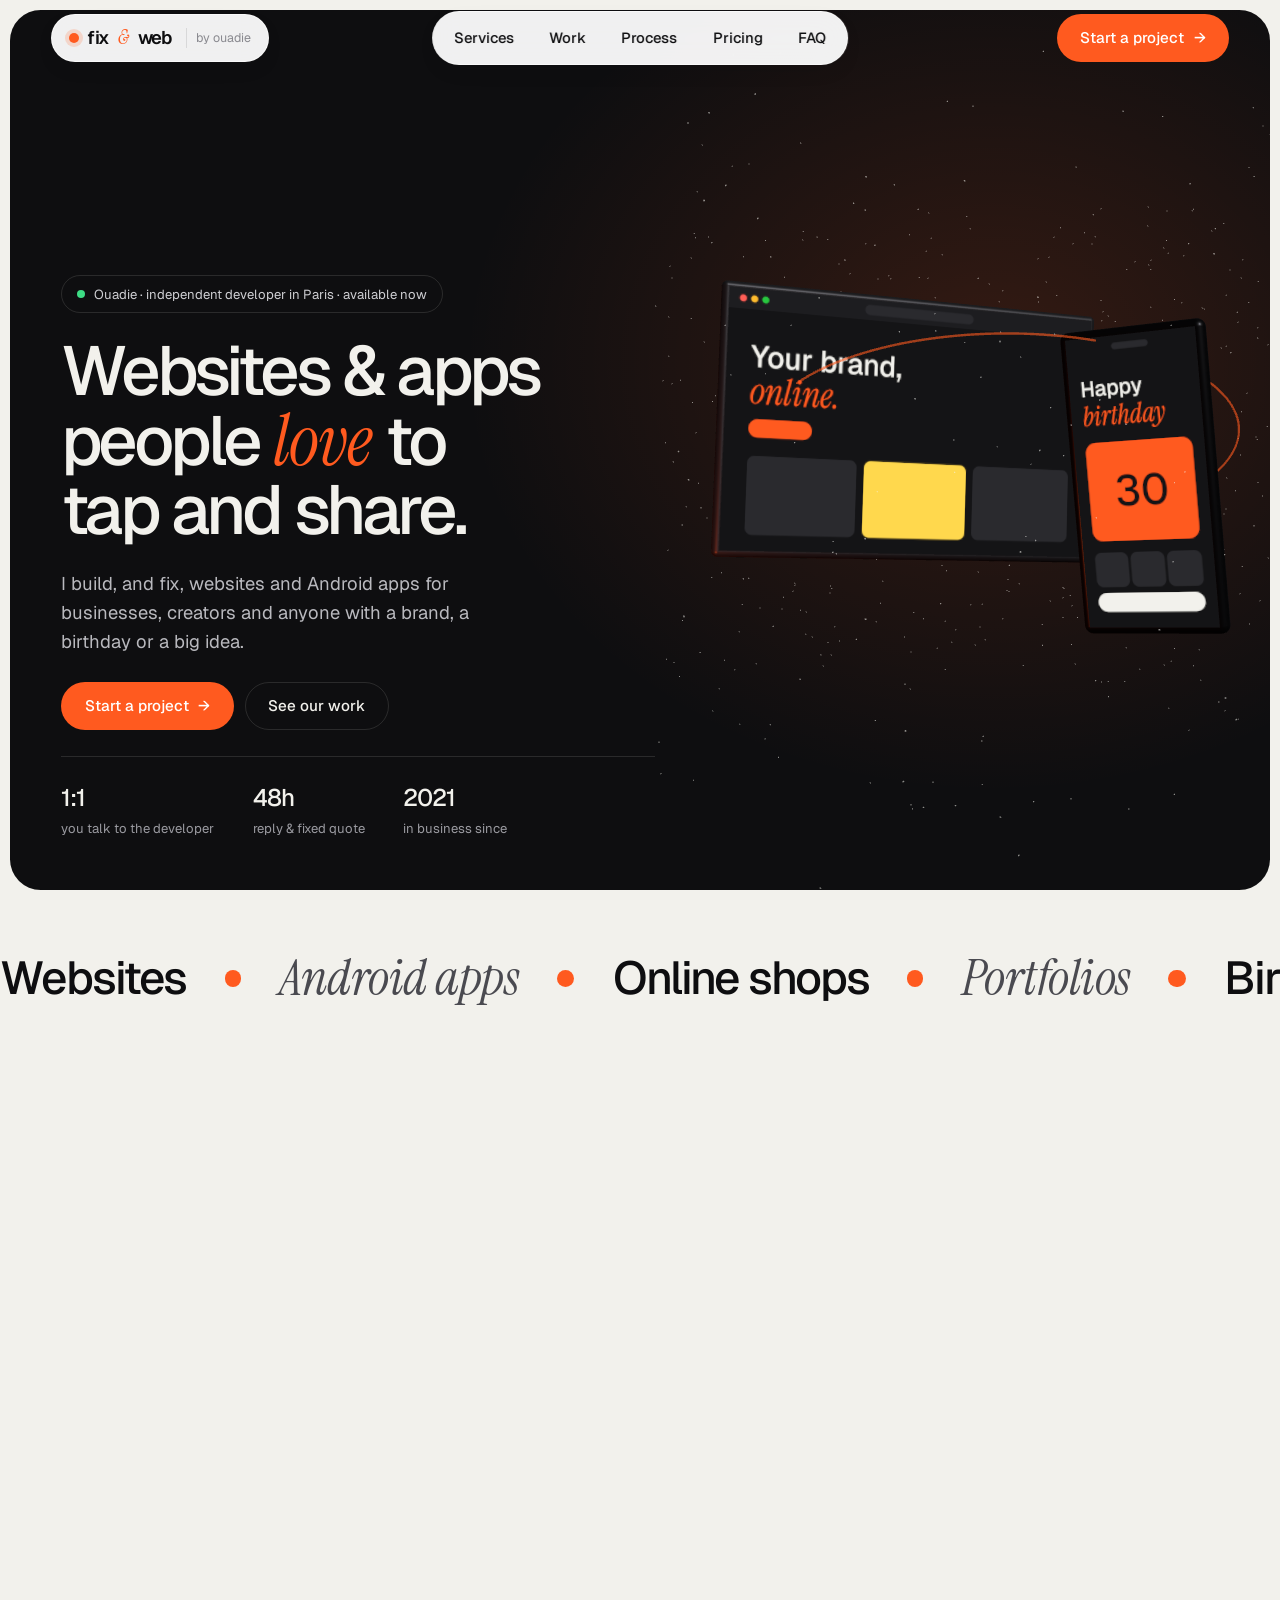
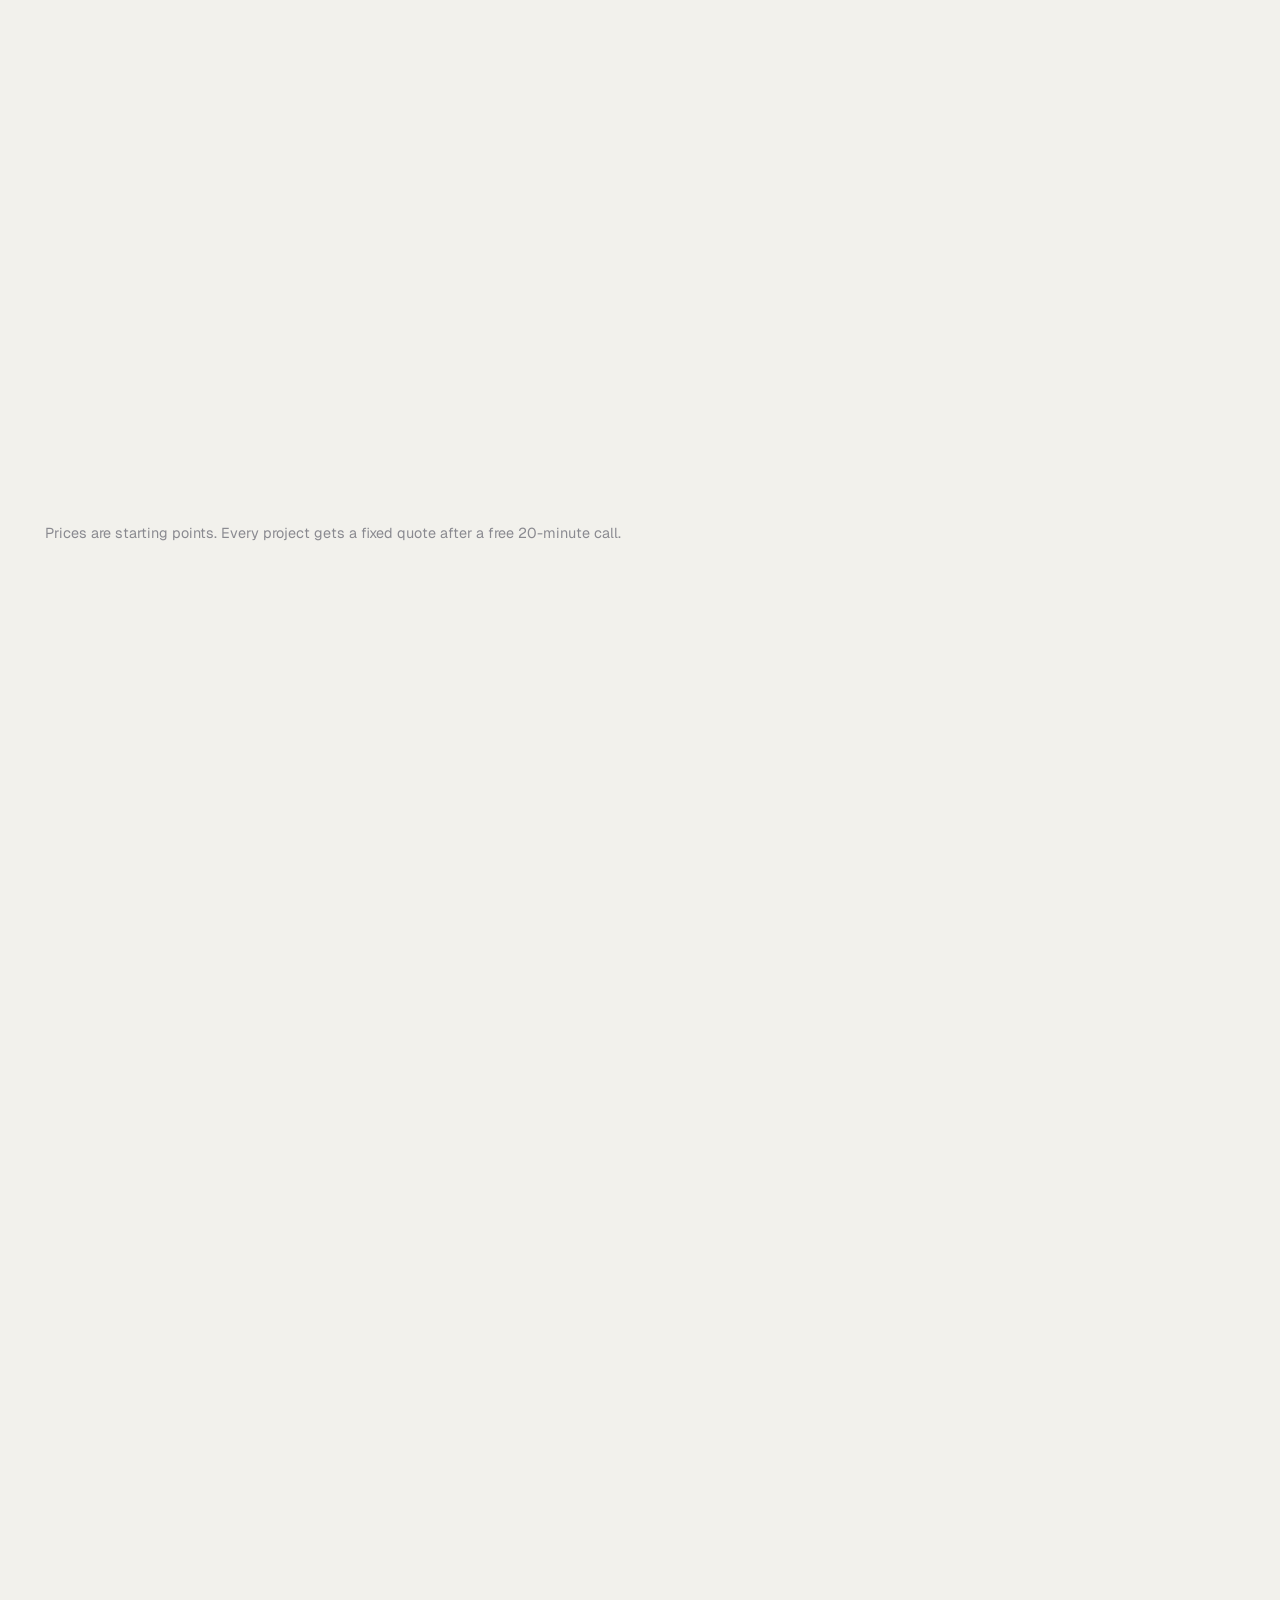
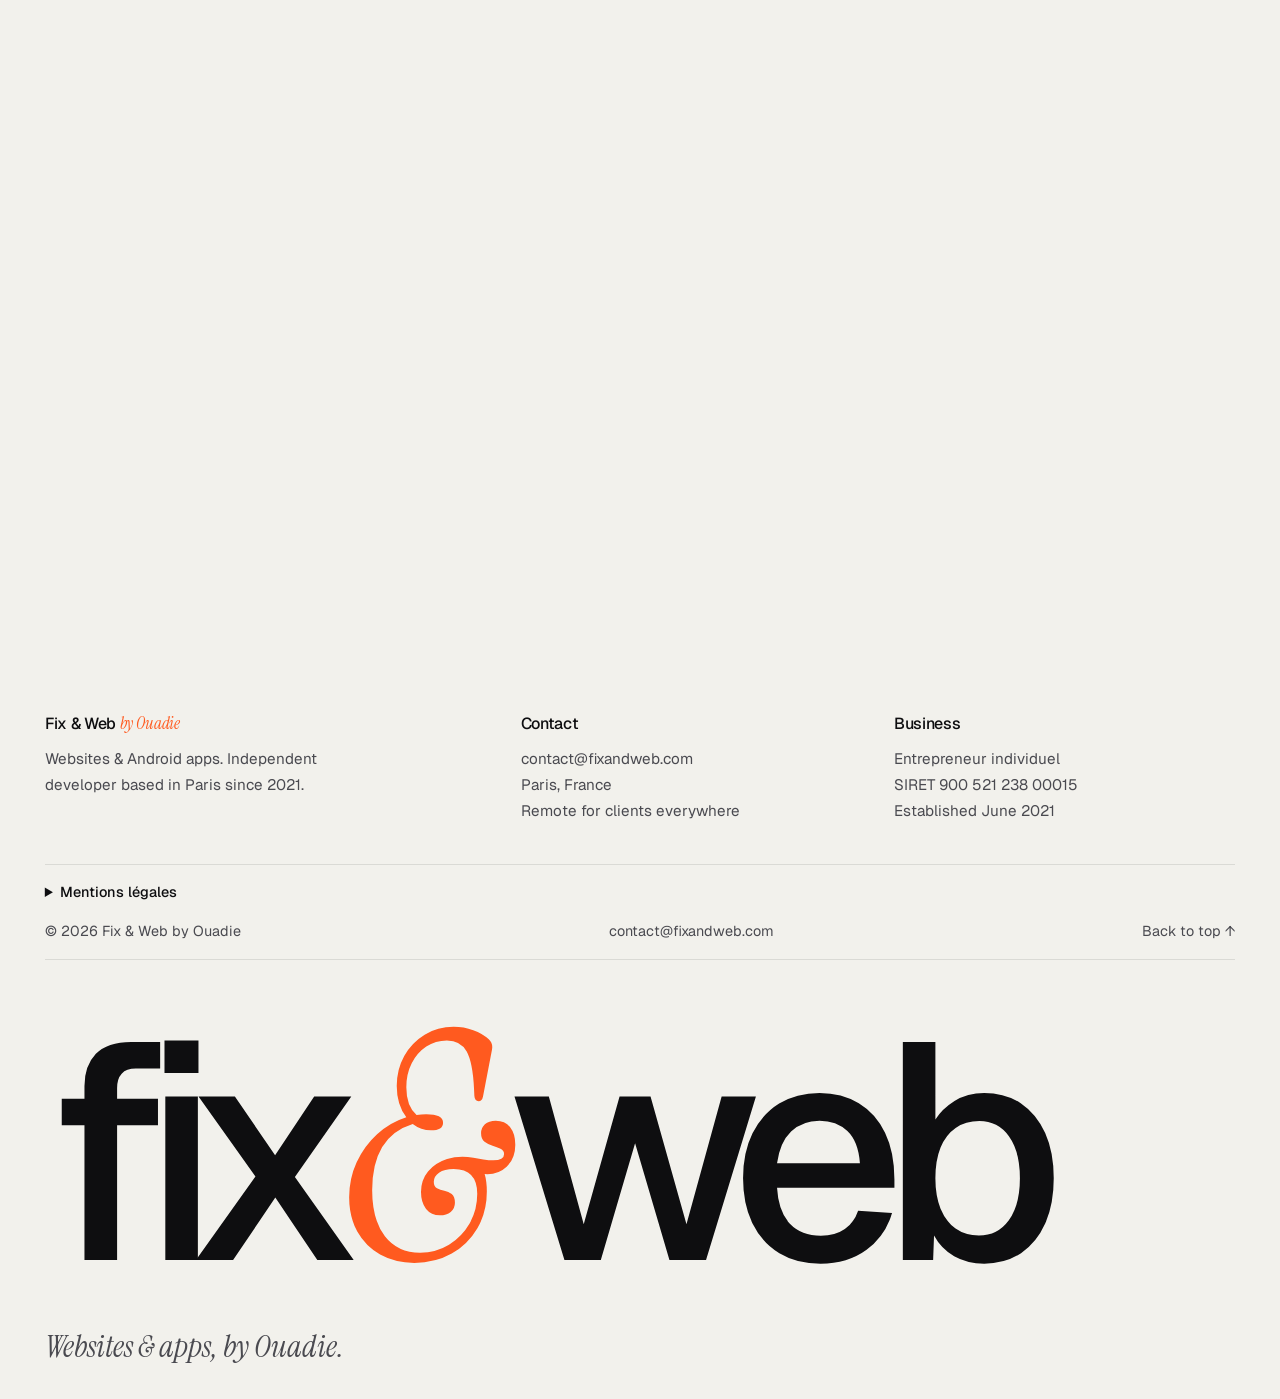
==== index.html @ e96a6a2b "Deploy site" ====
<!doctype html>
<html lang="en">
<head>
  <meta charset="UTF-8" />
  <meta name="viewport" content="width=device-width, initial-scale=1, viewport-fit=cover" />
  <meta name="theme-color" content="#f2f1ec" />
  <title>Fix & Web by Ouadie — Websites & Android apps</title>
  <meta name="description" content="Fix & Web by Ouadie: independent developer building and fixing websites and Android apps for businesses, creators and people with a story to tell: portfolios, shops, birthday and wedding apps." />
  <script type="application/ld+json">
  {
    "@context": "https://schema.org",
    "@type": "ProfessionalService",
    "name": "Fix & Web by Ouadie",
    "foundingDate": "2021-06-16",
    "areaServed": "FR",
    "description": "Websites and Android apps for businesses and individuals."
  }
  </script>
  <link rel="preconnect" href="https://fonts.googleapis.com" />
  <link rel="preconnect" href="https://fonts.gstatic.com" crossorigin />
  <link href="https://fonts.googleapis.com/css2?family=Geist:wght@400;500;600&family=Instrument+Serif:ital@0;1&display=swap" rel="stylesheet" />
  <script type="module" crossorigin src="/assets/index-Bym_SZuB.js"></script>
  <link rel="stylesheet" crossorigin href="/assets/index-mTV-3Cp6.css">
</head>
<body>
  <div class="loader" id="loader" aria-live="polite">
    <div class="loader__top"><span>Fix &amp; Web</span><span>by Ouadie</span></div>
    <div class="loader__count"><span id="loaderCount">0</span><sup>%</sup></div>
    <div class="loader__bar"><i id="loaderBar"></i></div>
  </div>

  <header class="nav" id="nav">
    <a href="#top" class="nav__logo pill" aria-label="Fix & Web by Ouadie, back to top"><span class="nav__dot"></span>fix<em>&amp;</em>web<small>by ouadie</small></a>
    <nav class="nav__links pill" aria-label="Primary">
      <a href="#services">Services</a>
      <a href="#work">Work</a>
      <a href="#process">Process</a>
      <a href="#pricing">Pricing</a>
      <a href="#faq">FAQ</a>
    </nav>
    <a href="#contact" class="btn btn--accent nav__cta">Start a project <b>→</b></a>
    <button class="burger pill" id="burger" aria-controls="menu" aria-expanded="false" aria-label="Open menu">
      <span class="burger__label" id="burgerLabel">Menu</span>
      <span class="burger__lines" aria-hidden="true"><i></i><i></i></span>
    </button>
  </header>

  <div class="menu" id="menu" aria-hidden="true" inert>
    <nav class="menu__links" aria-label="Mobile">
      <a href="#services"><small>01</small>Services</a>
      <a href="#work"><small>02</small>Work</a>
      <a href="#process"><small>03</small>Process</a>
      <a href="#pricing"><small>04</small>Pricing</a>
      <a href="#faq"><small>05</small>FAQ</a>
      <a href="#contact"><small>06</small>Contact</a>
    </nav>
    <div class="menu__foot">
      <a href="mailto:contact@fixandweb.com">contact@fixandweb.com</a>
      <a href="#contact" class="btn btn--accent">Start a project <b>→</b></a>
    </div>
  </div>

  <main>
    <section class="hero" id="top">
      <div class="hero__card">
        <div class="hero__copy">
          <p class="tag" data-reveal><span class="live"></span>Ouadie · independent developer in Paris · available now</p>
          <h1 class="hero__title">
            <span class="line"><span>Websites &amp; apps</span></span>
            <span class="line"><span>people <em>love</em> to</span></span>
            <span class="line"><span>tap and share.</span></span>
          </h1>
          <p class="hero__lead" data-reveal>I build, and fix, websites and Android apps for businesses, creators and anyone with a brand, a birthday or a big idea.</p>
          <div class="hero__actions" data-reveal>
            <a href="#contact" class="btn btn--accent">Start a project <b>→</b></a>
            <a href="#work" class="btn btn--ghost">See our work</a>
          </div>
          <ul class="hero__stats" id="stats" data-reveal></ul>
        </div>
        <div class="hero__stage">
          <canvas id="hero-canvas" aria-hidden="true"></canvas>
        </div>
      </div>
    </section>

    <section class="marquee" aria-hidden="true">
      <div class="marquee__track" id="marquee"></div>
    </section>

    <section class="section" id="services">
      <header class="section__head">
        <p class="eyebrow">Services</p>
        <h2>One developer for your <em>site</em>, your <em>shop</em> and your <em>app</em>.</h2>
      </header>
      <ul class="bento" id="servicesList"></ul>
    </section>

    <section class="section section--work" id="work">
      <header class="section__head section__head--row">
        <div>
          <p class="eyebrow">Selected work</p>
          <h2>Recent <em>builds</em>.</h2>
        </div>
        <p class="hint">Swipe →</p>
      </header>
      <div class="work" id="workTrack"></div>
    </section>

    <section class="section" id="process">
      <header class="section__head">
        <p class="eyebrow">Process</p>
        <h2>From first hello to <em>live</em> in weeks.</h2>
      </header>
      <ol class="steps" id="stepsList"></ol>
    </section>

    <section class="section" id="pricing">
      <header class="section__head">
        <p class="eyebrow">Packages</p>
        <h2>Clear prices. <em>No surprises.</em></h2>
      </header>
      <div class="plans" id="plansList"></div>
      <p class="note">Prices are starting points. Every project gets a fixed quote after a free 20-minute call.</p>
    </section>

    <section class="section faq-wrap" id="faq">
      <header class="section__head">
        <p class="eyebrow">FAQ</p>
        <h2>Good to <em>know</em>.</h2>
      </header>
      <div class="faq" id="faqList"></div>
    </section>

    <section class="section" id="contact">
      <div class="contact">
        <header class="section__head">
          <p class="eyebrow">Contact</p>
          <h2>Tell us what you're <em>dreaming up</em>.</h2>
          <p class="contact__sub">I reply within 48 hours with a clear, fixed quote.</p>
        </header>
        <form class="form" id="contactForm" novalidate>
          <label>Your name<input name="name" required autocomplete="name" placeholder="Jane Doe" /></label>
          <label>Email<input name="email" type="email" required autocomplete="email" placeholder="jane@email.com" /></label>
          <fieldset class="form__wide chips">
            <legend>I need</legend>
            <label><input type="radio" name="type" value="website" checked /><span>Website</span></label>
            <label><input type="radio" name="type" value="shop" /><span>Online shop</span></label>
            <label><input type="radio" name="type" value="portfolio" /><span>Portfolio</span></label>
            <label><input type="radio" name="type" value="android" /><span>Android app</span></label>
            <label><input type="radio" name="type" value="event" /><span>Birthday / event</span></label>
            <label><input type="radio" name="type" value="other" /><span>Something else</span></label>
          </fieldset>
          <label class="form__wide">Tell us a bit about it<textarea name="msg" rows="4" placeholder="A few lines about your project, timing and budget"></textarea></label>
          <button class="btn btn--accent" type="submit">Send message <b>→</b></button>
          <p class="form__status" id="formStatus" role="status"></p>
        </form>
      </div>
    </section>
  </main>

  <footer class="footer">
    <div class="footer__grid">
      <div>
        <h4>Fix &amp; Web <em>by Ouadie</em></h4>
        <p>Websites &amp; Android apps. Independent developer based in Paris since 2021.</p>
      </div>
      <div>
        <h4>Contact</h4>
        <p><a href="mailto:contact@fixandweb.com">contact@fixandweb.com</a><br />Paris, France<br />Remote for clients everywhere</p>
      </div>
      <div>
        <h4>Business</h4>
        <p>Entrepreneur individuel<br />SIRET 900 521 238 00015<br />Established June 2021</p>
      </div>
    </div>
    <details class="legal">
      <summary>Mentions légales</summary>
      <dl>
        <dt>Éditeur</dt><dd>Entrepreneur individuel, enseigne « Fix &amp; Web by Ouadie »</dd>
        <dt>SIREN / SIRET</dt><dd>900 521 238 / 900 521 238 00015</dd>
        <dt>Code NAF</dt><dd>73.11Z</dd>
        <dt>Contact</dt><dd><a href="mailto:contact@fixandweb.com">contact@fixandweb.com</a></dd>
        <dt>Hébergeur</dt><dd>À compléter (nom, adresse et téléphone de l'hébergeur)</dd>
      </dl>
    </details>
    <div class="footer__row">
      <span>© <span id="year"></span> Fix &amp; Web by Ouadie</span>
      <a href="mailto:contact@fixandweb.com">contact@fixandweb.com</a>
      <a href="#top">Back to top ↑</a>
    </div>
    <div class="footer__big">fix<em>&amp;</em>web</div>
    <p class="footer__by">Websites &amp; apps, by Ouadie.</p>
  </footer>

</body>
</html>
---- assets/index-mTV-3Cp6.css ----
:root{--bg: #f2f1ec;--surface: #ffffff;--ink: #0e0e10;--ink-2: #1a1a1d;--ink-soft: #4a4a50;--muted: #8a8a90;--line: rgba(14, 14, 16, .1);--on-dark: #f2f1ec;--on-dark-muted: #9a9aa0;--line-dark: rgba(242, 241, 236, .12);--accent: #ff5a1f;--sans: "Geist", system-ui, -apple-system, sans-serif;--serif: "Instrument Serif", Georgia, serif;--gutter: clamp(1rem, 3.5vw, 3rem);--radius: clamp(20px, 2.4vw, 32px);--ease: cubic-bezier(.22, 1, .36, 1)}*,*:before,*:after{box-sizing:border-box;margin:0}html{-webkit-text-size-adjust:100%}html.lenis,html.lenis body{height:auto}.lenis.lenis-smooth{scroll-behavior:auto!important}.lenis.lenis-stopped{overflow:hidden}body{background:var(--bg);color:var(--ink);font:400 clamp(1rem,.96rem + .2vw,1.0625rem) / 1.6 var(--sans);overflow-x:hidden;-webkit-font-smoothing:antialiased}body.is-loading,body.menu-open{overflow:hidden}a{color:inherit;text-decoration:none}ul,ol{list-style:none;padding:0}button,input,select,textarea{font:inherit;color:inherit}:focus-visible{outline:2px solid var(--accent);outline-offset:3px;border-radius:6px}::selection{background:var(--accent);color:#fff}h1,h2,h3{font-weight:500;letter-spacing:-.045em;line-height:.98}h2{font-size:clamp(2.2rem,5.2vw,4.75rem);max-width:18ch}em{font:italic 400 1.04em/1 var(--serif);letter-spacing:-.01em}h2 em,.footer__big em{color:var(--accent)}.eyebrow{display:inline-flex;align-items:center;gap:.55rem;font-size:.82rem;font-weight:500;color:var(--ink-soft)}.eyebrow:before{content:"";width:7px;height:7px;border-radius:50%;background:var(--accent)}.btn{display:inline-flex;align-items:center;justify-content:center;gap:.6rem;min-height:48px;padding:0 1.4rem;border:1px solid transparent;border-radius:999px;cursor:pointer;font-weight:500;font-size:.95rem;white-space:nowrap;transition:transform .4s var(--ease),background .3s,color .3s,border-color .3s}.btn b{font-weight:500;transition:transform .4s var(--ease)}.btn:hover{transform:translateY(-2px)}.btn:hover b{transform:translate(4px)}.btn--accent{background:var(--accent);color:#fff}.btn--dark{background:var(--ink);color:var(--on-dark)}.btn--ghost{border-color:var(--line-dark);color:var(--on-dark)}.btn--ghost:hover{border-color:var(--on-dark)}.btn--outline{border-color:var(--line)}.btn--outline:hover{border-color:var(--ink)}.pill{background:#fffffff0;backdrop-filter:blur(16px) saturate(1.4);-webkit-backdrop-filter:blur(16px) saturate(1.4);border:1px solid rgba(255,255,255,.6);border-radius:999px;box-shadow:0 8px 24px -12px #0e0e1040}.loader{position:fixed;top:0;right:0;bottom:0;left:0;z-index:100;background:var(--ink);color:var(--on-dark);display:grid;grid-template-rows:auto 1fr auto;padding:var(--gutter)}.loader__top{display:flex;justify-content:space-between;font-size:.85rem;color:var(--on-dark-muted)}.loader__count{align-self:end;font:500 clamp(6rem,26vw,20rem) / .8 var(--sans);letter-spacing:-.07em;font-variant-numeric:tabular-nums;padding-bottom:1.5rem}.loader__count sup{font:italic 400 .3em var(--serif);color:var(--accent);vertical-align:top;margin-left:.1em}.loader__bar{height:2px;background:var(--line-dark);border-radius:2px;overflow:hidden}.loader__bar i{display:block;height:100%;background:var(--accent);transform:scaleX(0);transform-origin:left}.nav{position:fixed;inset:0 0 auto 0;z-index:70;padding:14px calc(var(--gutter) + 6px);display:flex;align-items:center;justify-content:space-between;gap:1rem;pointer-events:none;transition:transform .6s var(--ease)}.nav>*{pointer-events:auto}.nav.is-hidden{transform:translateY(-120%)}.nav__logo{display:inline-flex;align-items:center;gap:.5rem;height:48px;padding:0 1.1rem;font-weight:600;font-size:1.15rem;letter-spacing:-.04em}.nav__logo em{color:var(--accent);margin:0 .04em;font-size:1.15em}.nav__logo small{margin-left:.4rem;padding-left:.55rem;border-left:1px solid var(--line);font-size:.78rem;font-weight:400;letter-spacing:0;color:var(--muted)}@media (max-width: 400px){.nav__logo small{display:none}}.nav__dot{width:10px;height:10px;border-radius:50%;background:var(--accent);box-shadow:0 0 0 4px #ff5a1f2e}.nav__links{display:flex;gap:.2rem;padding:5px;position:absolute;left:50%;translate:-50% 0}.nav__links a{padding:.55rem 1rem;border-radius:999px;font-size:.92rem;font-weight:500;transition:background .3s}.nav__links a:hover{background:#0e0e1012}.burger{display:none;align-items:center;gap:.7rem;height:48px;padding:0 .55rem 0 1.1rem;cursor:pointer;font-weight:500;font-size:.92rem}.burger__lines{position:relative;width:36px;height:36px;border-radius:50%;background:var(--ink)}.burger__lines i{position:absolute;left:11px;right:11px;height:1.5px;background:#fff;border-radius:2px;transition:transform .5s var(--ease),top .5s var(--ease)}.burger__lines i:first-child{top:14px}.burger__lines i:last-child{top:20px}.burger[aria-expanded=true] .burger__lines{background:var(--accent)}.burger[aria-expanded=true] .burger__lines i:first-child{top:17px;transform:rotate(45deg)}.burger[aria-expanded=true] .burger__lines i:last-child{top:17px;transform:rotate(-45deg)}@media (max-width: 960px){.nav__links,.nav__cta{display:none}.burger{display:inline-flex}}.menu{position:fixed;top:0;right:0;bottom:0;left:0;z-index:60;background:var(--ink);color:var(--on-dark);display:flex;flex-direction:column;justify-content:space-between;padding:96px calc(var(--gutter) + 6px) calc(28px + env(safe-area-inset-bottom));clip-path:inset(0 0 100% 0 round 0 0 32px 32px);transition:clip-path .75s var(--ease);visibility:hidden}.menu.is-open{clip-path:inset(0 0 0 0 round 0);visibility:visible}.menu__links{display:grid}.menu__links a{display:flex;align-items:baseline;gap:1rem;padding:.55rem 0;border-bottom:1px solid var(--line-dark);font-size:clamp(2.2rem,10vw,4rem);font-weight:500;letter-spacing:-.05em;line-height:1.05;opacity:0;transform:translateY(24px);transition:opacity .5s,transform .6s var(--ease),color .3s}.menu__links a small{font-size:.8rem;letter-spacing:0;color:var(--accent);font-weight:500;min-width:1.6rem}.menu__links a:hover{color:var(--accent)}.menu.is-open .menu__links a{opacity:1;transform:none}.menu.is-open .menu__links a:nth-child(1){transition-delay:.15s}.menu.is-open .menu__links a:nth-child(2){transition-delay:.2s}.menu.is-open .menu__links a:nth-child(3){transition-delay:.25s}.menu.is-open .menu__links a:nth-child(4){transition-delay:.3s}.menu.is-open .menu__links a:nth-child(5){transition-delay:.35s}.menu.is-open .menu__links a:nth-child(6){transition-delay:.4s}.menu__foot{display:flex;flex-wrap:wrap;justify-content:space-between;align-items:center;gap:1rem;color:var(--on-dark-muted);font-size:.95rem}@media (min-width: 961px){.menu{display:none}}.hero{padding:10px}.hero__card{position:relative;overflow:hidden;border-radius:var(--radius);background:var(--ink);color:var(--on-dark);min-height:calc(100svh - 20px);display:grid;grid-template-columns:1.05fr 1fr;background-image:radial-gradient(60% 70% at 78% 40%,rgba(255,90,31,.16),transparent 70%)}.hero__copy{display:flex;flex-direction:column;justify-content:flex-end;gap:1.6rem;padding:120px 0 clamp(2rem,4vw,3.5rem) clamp(1.5rem,4vw,3.5rem);position:relative;z-index:2}.hero__stage{position:relative;min-height:420px}#hero-canvas{position:absolute;top:0;right:0;bottom:0;left:0;width:100%;height:100%;display:block}.tag{display:inline-flex;align-items:center;gap:.6rem;align-self:flex-start;padding:.45rem .9rem;border:1px solid var(--line-dark);border-radius:999px;font-size:.82rem;color:#cfcfd3}.live{width:8px;height:8px;border-radius:50%;background:#3ddc84;box-shadow:0 0 #3ddc8499;animation:pulse 2s infinite}@keyframes pulse{70%{box-shadow:0 0 0 8px #3ddc8400}to{box-shadow:0 0 #3ddc8400}}.hero__title{font-size:clamp(2.6rem,5.4vw,5.75rem);font-weight:500;letter-spacing:-.055em;line-height:.96}.hero__title em{color:var(--accent)}.line{display:block;overflow:hidden;padding-bottom:.1em;margin-bottom:-.1em}.line>span{display:block}.hero__lead{max-width:40ch;color:#b9b9be;font-size:clamp(1rem,.95rem + .3vw,1.15rem)}.hero__actions{display:flex;flex-wrap:wrap;gap:.7rem}.hero__stats{display:flex;gap:clamp(1.2rem,3vw,2.6rem);padding-top:1.4rem;border-top:1px solid var(--line-dark);flex-wrap:wrap}.hero__stats li{display:grid;font-size:.82rem;color:var(--on-dark-muted)}.hero__stats b{font-size:1.5rem;font-weight:500;letter-spacing:-.04em;color:var(--on-dark)}@media (max-width: 960px){.hero__card{grid-template-columns:1fr;grid-template-rows:auto auto;min-height:0;background-image:radial-gradient(90% 40% at 50% 22%,rgba(255,90,31,.18),transparent 70%)}.hero__stage{order:-1;min-height:0;height:clamp(280px,46svh,460px);margin-top:76px}.hero__copy{padding:.5rem 1.4rem 1.8rem;gap:1.3rem}}.marquee{overflow:hidden;padding:clamp(1.6rem,4vw,2.6rem) 0}.marquee__track{display:flex;width:max-content;gap:2.4rem;font-size:clamp(1.6rem,3.6vw,3rem);font-weight:500;letter-spacing:-.045em;white-space:nowrap;animation:slide 45s linear infinite}.marquee__track span{display:inline-flex;align-items:center;gap:2.4rem}.marquee__track span:nth-child(2n){font:italic 400 1.1em var(--serif);letter-spacing:-.01em;color:var(--ink-soft)}.marquee__track span:after{content:"";width:.35em;height:.35em;border-radius:50%;background:var(--accent)}@keyframes slide{to{transform:translate(-50%)}}.section{padding:clamp(4rem,9vw,8rem) var(--gutter)}.section__head{display:grid;gap:1rem;margin-bottom:clamp(2rem,5vw,4rem)}.section__head--row{display:flex;justify-content:space-between;align-items:flex-end;gap:1rem;flex-wrap:wrap}.section__head--row>div{display:grid;gap:1rem}.hint{color:var(--muted);font-size:.9rem}.bento{display:grid;gap:12px;grid-template-columns:1fr}.bento li{position:relative;display:flex;flex-direction:column;gap:.9rem;min-height:260px;padding:clamp(1.4rem,2.6vw,2.2rem);background:var(--surface);border-radius:var(--radius);border:1px solid var(--line);overflow:hidden;transition:transform .5s var(--ease),box-shadow .5s var(--ease)}.bento li:hover{transform:translateY(-4px);box-shadow:0 24px 50px -28px #0e0e1059}.bento .n{font-size:.85rem;color:var(--muted);font-weight:500}.bento .arrow{position:absolute;top:clamp(1.2rem,2.4vw,2rem);right:clamp(1.2rem,2.4vw,2rem);width:40px;height:40px;border-radius:50%;display:grid;place-items:center;border:1px solid var(--line);transition:transform .5s var(--ease),background .3s,color .3s}.bento li:hover .arrow{transform:rotate(-45deg);background:var(--accent);color:#fff;border-color:var(--accent)}.bento h3{margin-top:auto;font-size:clamp(1.6rem,2.6vw,2.3rem);max-width:16ch}.bento p{color:var(--ink-soft);max-width:44ch}.bento .tags{display:flex;flex-wrap:wrap;gap:.4rem}.bento .tags span{font-size:.78rem;padding:.3rem .7rem;border-radius:999px;background:var(--bg);color:var(--ink-soft)}.bento .is-dark{background:var(--ink);color:var(--on-dark);border-color:var(--ink)}.bento .is-dark p{color:#b9b9be}.bento .is-dark .tags span{background:var(--ink-2);color:#cfcfd3}.bento .is-dark .arrow{border-color:var(--line-dark)}.bento .is-accent{background:var(--accent);color:#fff;border-color:var(--accent)}.bento .is-accent p,.bento .is-accent .n{color:#ffffffd9}.bento .is-accent .tags span{background:#ffffff2e;color:#fff}.bento .is-accent .arrow{border-color:#fff6}.bento .is-accent:hover .arrow{background:#fff;color:var(--accent);border-color:#fff}@media (min-width: 640px){.bento{grid-template-columns:repeat(2,1fr)}.bento .is-wide{grid-column:span 2}}@media (min-width: 1024px){.bento{grid-template-columns:repeat(3,1fr)}.bento li{min-height:300px}}.section--work{padding-inline:0}.section--work .section__head{padding-inline:var(--gutter)}.work{display:flex;gap:12px;padding:0 var(--gutter) 1rem;overflow-x:auto;scroll-snap-type:x mandatory;scrollbar-width:none;overscroll-behavior-x:contain}.work::-webkit-scrollbar{display:none}.card{flex:0 0 min(84vw,420px);scroll-snap-align:start;scroll-margin-left:var(--gutter)}.card__art{position:relative;height:clamp(340px,92vw,440px);border-radius:var(--radius);background:var(--c);overflow:hidden;display:flex;align-items:flex-end;justify-content:center}.card__view{position:absolute;top:14px;right:14px;display:inline-flex;gap:.4rem;padding:.5rem .9rem;border-radius:999px;background:var(--ink);color:#fff;font-size:.82rem;font-weight:500;opacity:0;transform:translateY(-6px);transition:opacity .4s,transform .5s var(--ease)}.card:hover .card__view{opacity:1;transform:none}.mock{position:relative;background:var(--ink);color:var(--on-dark);box-shadow:0 30px 60px -24px #00000080;transform:translateY(5%);transition:transform .7s var(--ease)}.card:hover .mock{transform:translateY(1%)}.mock__body{display:flex;flex-direction:column;gap:.7rem}.mock small{font-size:.72rem;color:var(--c);letter-spacing:.02em}.mock strong{font-weight:500;letter-spacing:-.05em;line-height:.95}.mock__cta{width:88px;height:26px;border-radius:999px;background:var(--c)}.mock__row{display:grid;grid-template-columns:repeat(3,1fr);gap:8px}.mock__row b{height:64px;border-radius:10px;background:#222226}.mock__row b:nth-child(2){background:var(--c);opacity:.85}.mock--web{width:86%;height:80%;border-radius:14px 14px 0 0}.mock__bar{display:flex;align-items:center;gap:6px;height:30px;padding:0 12px;border-bottom:1px solid rgba(255,255,255,.07)}.mock__bar i{width:8px;height:8px;border-radius:50%;background:#3a3a3f}.mock__bar span{width:38%;height:12px;margin:0 auto;border-radius:99px;background:#26262a}.mock--web .mock__body{padding:9% 8%;height:calc(100% - 30px)}.mock--web strong{font-size:clamp(1.8rem,8vw,3.2rem)}.mock--web .mock__row{margin-top:auto}.mock--app{width:min(62%,250px);height:86%;border-radius:34px 34px 0 0;border:6px solid #1f1f23;border-bottom:0}.mock__notch{position:absolute;top:9px;left:50%;translate:-50% 0;width:32%;height:14px;border-radius:99px;background:#1f1f23}.mock--app .mock__body{padding:36px 9% 0}.mock--app strong{font-size:clamp(1.5rem,6vw,2rem)}.mock__tile{height:90px;border-radius:16px;background:var(--c)}.mock--app .mock__row b{height:46px}.mock--app .mock__cta{width:100%;height:30px;background:var(--on-dark)}.card__meta{display:flex;justify-content:space-between;align-items:flex-start;gap:1rem;padding:1rem .3rem 0}.card__meta h3{font-size:1.3rem;letter-spacing:-.035em}.card__meta span{color:var(--muted);font-size:.9rem}@media (min-width: 900px){.hint{display:none}.work{display:grid;grid-template-columns:repeat(12,1fr);gap:2.4rem 14px;overflow:visible;padding-bottom:0}.card:nth-child(1){grid-column:span 7}.card:nth-child(2){grid-column:span 5}.card:nth-child(n+3){grid-column:span 4}.card:nth-child(-n+2) .card__art{height:clamp(380px,38vw,540px)}.card:nth-child(n+3) .card__art{height:clamp(320px,28vw,420px)}.mock--web strong{font-size:clamp(1.8rem,3.2vw,3.4rem)}.card:nth-child(n+3) .mock--web strong{font-size:clamp(1.4rem,2vw,2.2rem)}.mock--app strong{font-size:clamp(1.4rem,1.8vw,2rem)}}.steps{display:grid;gap:12px}.steps li{display:grid;gap:.7rem;padding:1.6rem 0;border-top:1px solid var(--ink)}.steps .n{font:italic 400 2.8rem/1 var(--serif);color:var(--accent)}.steps h3{font-size:1.7rem}.steps p{color:var(--ink-soft);max-width:32ch}@media (min-width: 800px){.steps{grid-template-columns:repeat(4,1fr);gap:2rem}}.plans{display:grid;gap:12px}.plan{display:flex;flex-direction:column;gap:1.2rem;padding:clamp(1.5rem,3vw,2.4rem);background:var(--surface);border:1px solid var(--line);border-radius:var(--radius)}.plan--featured{background:var(--ink);color:var(--on-dark);border-color:var(--ink)}.plan__top{display:flex;justify-content:space-between;align-items:center}.plan h3{font-size:1.3rem;letter-spacing:-.03em}.badge{font-size:.75rem;padding:.3rem .7rem;border-radius:999px;background:var(--accent);color:#fff}.plan .price{font-size:clamp(2.6rem,5vw,3.6rem);font-weight:500;letter-spacing:-.06em;line-height:1}.plan .desc{color:var(--muted)}.plan ul{display:grid;gap:.6rem;margin-bottom:.6rem}.plan li{display:flex;gap:.6rem;font-size:.95rem}.plan li:before{content:"✓";color:var(--accent);font-weight:600}.plan .btn{margin-top:auto;width:100%}.plan--featured .btn--outline{border-color:var(--line-dark)}.note{margin-top:1.4rem;color:var(--muted);font-size:.9rem}@media (min-width: 900px){.plans{grid-template-columns:repeat(3,1fr)}}.faq-wrap{display:grid;gap:2rem}.faq-wrap .section__head{margin-bottom:0;align-content:start}.faq{display:grid;gap:8px}.faq details{background:var(--surface);border:1px solid var(--line);border-radius:20px;padding:0 1.4rem;transition:background .3s}.faq summary{cursor:pointer;list-style:none;display:flex;justify-content:space-between;align-items:center;gap:1rem;padding:1.25rem 0;font-size:1.1rem;font-weight:500;letter-spacing:-.02em}.faq summary::-webkit-details-marker{display:none}.faq summary:after{content:"+";flex:none;width:32px;height:32px;border-radius:50%;display:grid;place-items:center;background:var(--bg);font-size:1.2rem;transition:transform .4s var(--ease),background .3s,color .3s}.faq details[open] summary:after{transform:rotate(45deg);background:var(--accent);color:#fff}.faq p{color:var(--ink-soft);padding-bottom:1.3rem;max-width:60ch}@media (min-width: 900px){.faq-wrap{grid-template-columns:1fr 1.4fr;gap:4rem}}.contact{background:var(--ink);color:var(--on-dark);border-radius:var(--radius);padding:clamp(1.6rem,5vw,4.5rem);display:grid;gap:2rem;background-image:radial-gradient(50% 60% at 100% 0%,rgba(255,90,31,.2),transparent 70%)}.contact .section__head{margin-bottom:0}.contact .eyebrow,.contact__sub{color:var(--on-dark-muted)}.form{display:grid;gap:1.2rem}.form>label,.form legend{display:grid;gap:.5rem;font-size:.85rem;color:var(--on-dark-muted)}.form input:not([type=radio]),.form textarea{width:100%;background:var(--ink-2);border:1px solid var(--line-dark);border-radius:14px;padding:.95rem 1.1rem;font-size:1rem;color:var(--on-dark);resize:vertical;transition:border-color .3s}.form ::placeholder{color:#5f5f66}.form input:focus,.form textarea:focus{outline:0;border-color:var(--accent)}.chips{border:0;padding:0;display:flex;flex-wrap:wrap;gap:.5rem}.chips legend{margin-bottom:.5rem}.chips label{cursor:pointer}.chips input{position:absolute;opacity:0;pointer-events:none}.chips span{display:inline-block;padding:.6rem 1rem;border-radius:999px;border:1px solid var(--line-dark);font-size:.92rem;transition:background .3s,border-color .3s,color .3s}.chips label:hover span{border-color:var(--on-dark-muted)}.chips input:checked+span{background:var(--on-dark);color:var(--ink);border-color:var(--on-dark)}.chips input:focus-visible+span{outline:2px solid var(--accent);outline-offset:2px}.form .btn{justify-self:start}.form__status{color:var(--accent);min-height:1.5em}@media (min-width: 800px){.form{grid-template-columns:1fr 1fr}.form__wide,.form .btn,.form__status{grid-column:1 / -1}}@media (min-width: 1100px){.contact{grid-template-columns:.9fr 1.1fr;gap:4rem}}.footer{padding:2rem var(--gutter) 0;overflow:hidden}.footer__grid{display:grid;gap:2rem;padding:1rem 0 2.5rem}.footer__grid h4{font-size:1rem;font-weight:500;letter-spacing:-.02em;margin-bottom:.6rem}.footer__grid h4 em{color:var(--accent)}.footer__grid p{color:var(--ink-soft);font-size:.95rem;line-height:1.7;max-width:34ch}.footer__grid a:hover{color:var(--accent)}@media (min-width: 800px){.footer__grid{grid-template-columns:1.3fr 1fr 1fr}}.legal{border-top:1px solid var(--line);padding:1rem 0;font-size:.9rem;color:var(--ink-soft)}.legal summary{cursor:pointer;width:fit-content;font-weight:500;color:var(--ink)}.legal dl{display:grid;grid-template-columns:max-content 1fr;gap:.4rem 1.5rem;padding-top:1rem}.legal dt{color:var(--muted)}@media (max-width: 600px){.legal dl{grid-template-columns:1fr}.legal dd{margin-bottom:.5rem}}.footer__row{display:flex;flex-wrap:wrap;justify-content:space-between;gap:1rem;color:var(--ink-soft);font-size:.9rem;padding-bottom:1rem;border-bottom:1px solid var(--line)}.footer__row a:hover{color:var(--accent)}.footer__big{font-size:clamp(5rem,24vw,24rem);font-weight:500;letter-spacing:-.08em;line-height:.8;padding-top:2rem;white-space:nowrap}.footer__by{padding:1rem 0 2rem;color:var(--ink-soft);font:italic 400 clamp(1.2rem,2.4vw,2rem) var(--serif)}.js [data-reveal]{opacity:0;transform:translateY(24px)}@media (prefers-reduced-motion: reduce){.marquee__track,.live{animation:none}*,*:before,*:after{transition-duration:.01ms!important}}
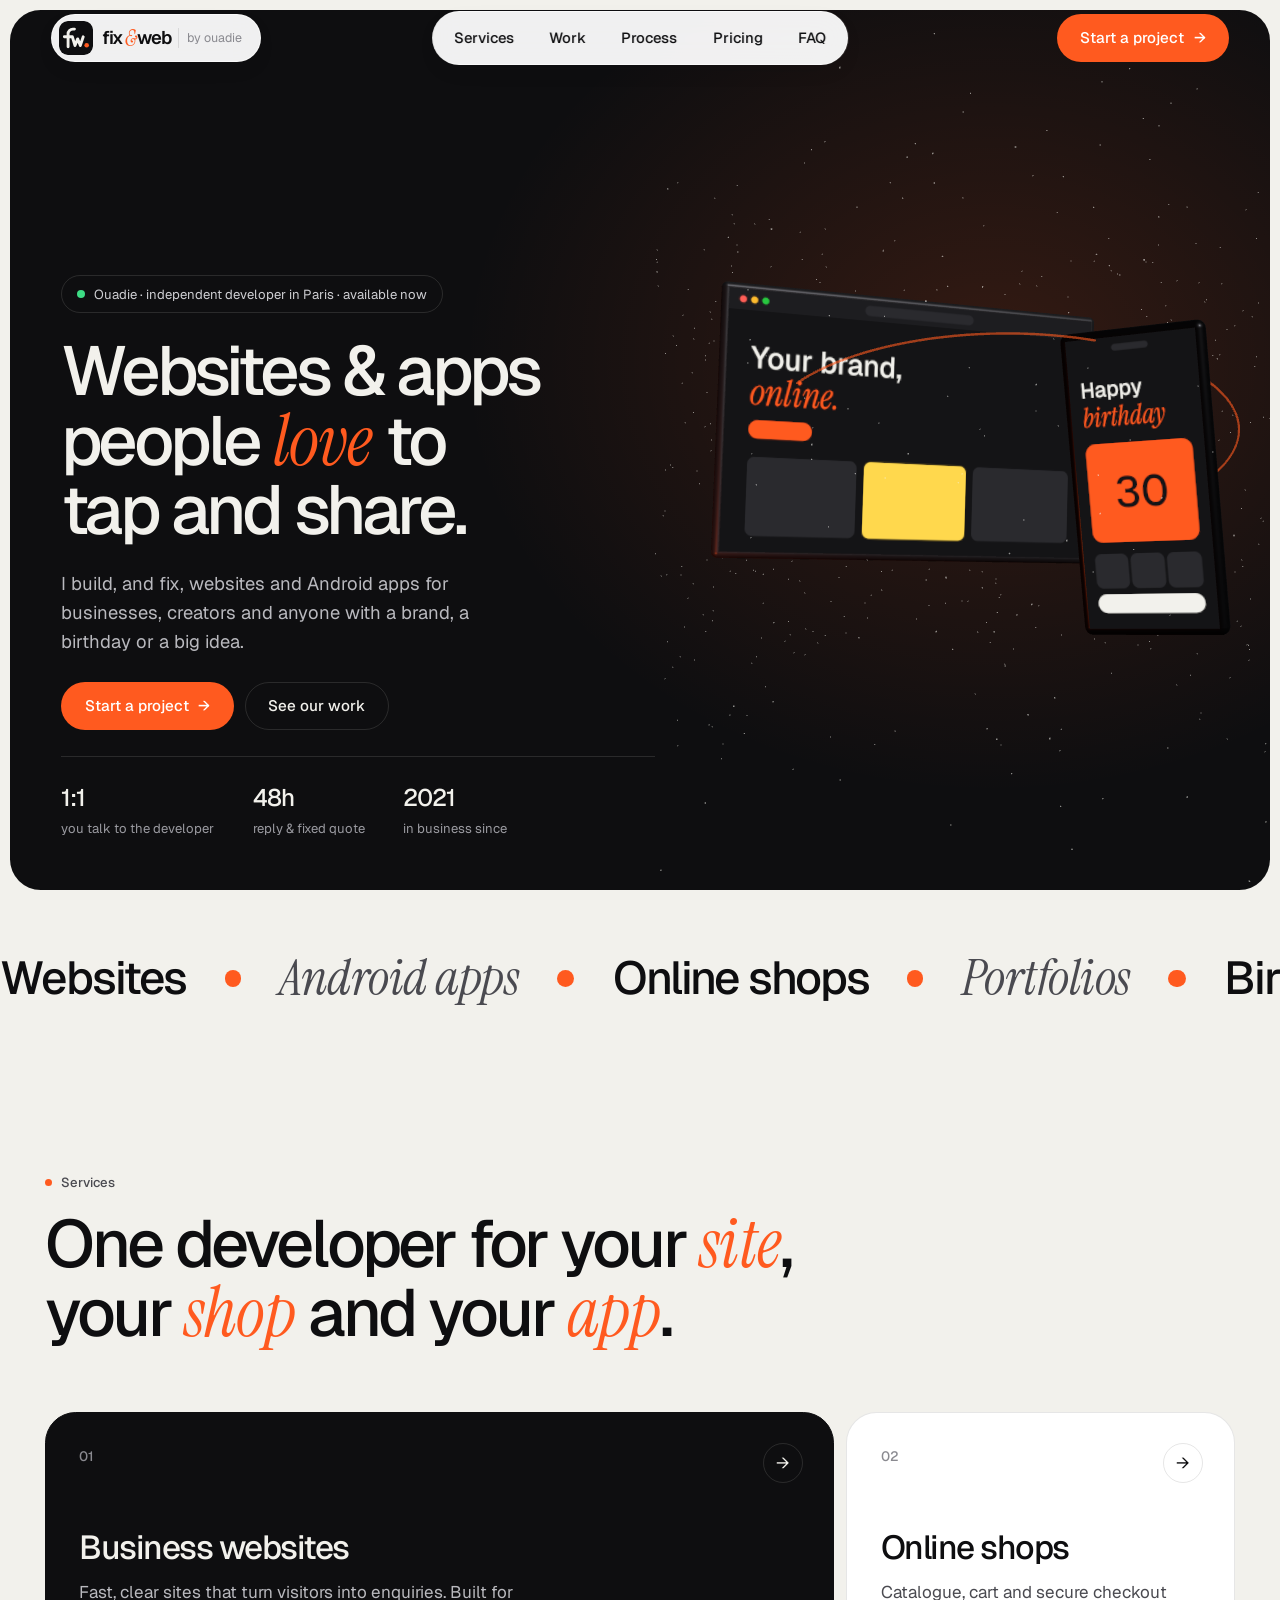
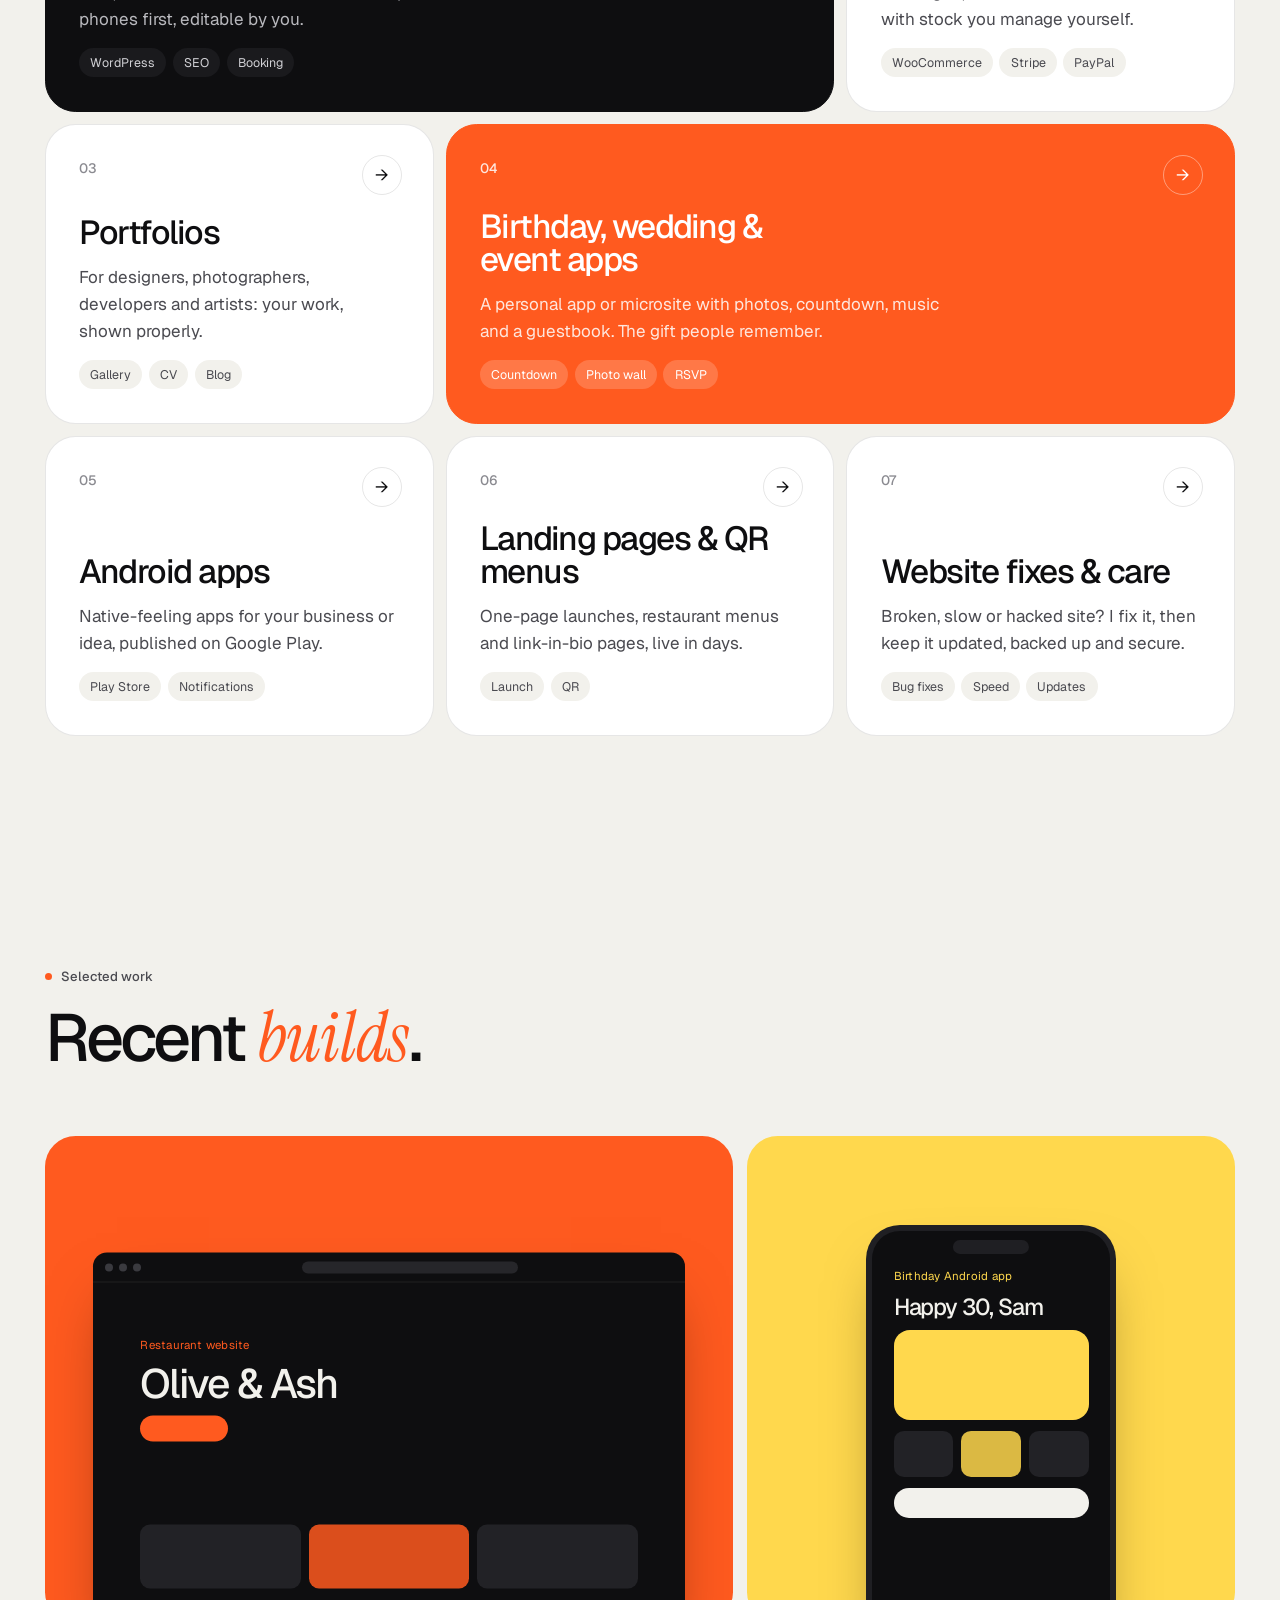
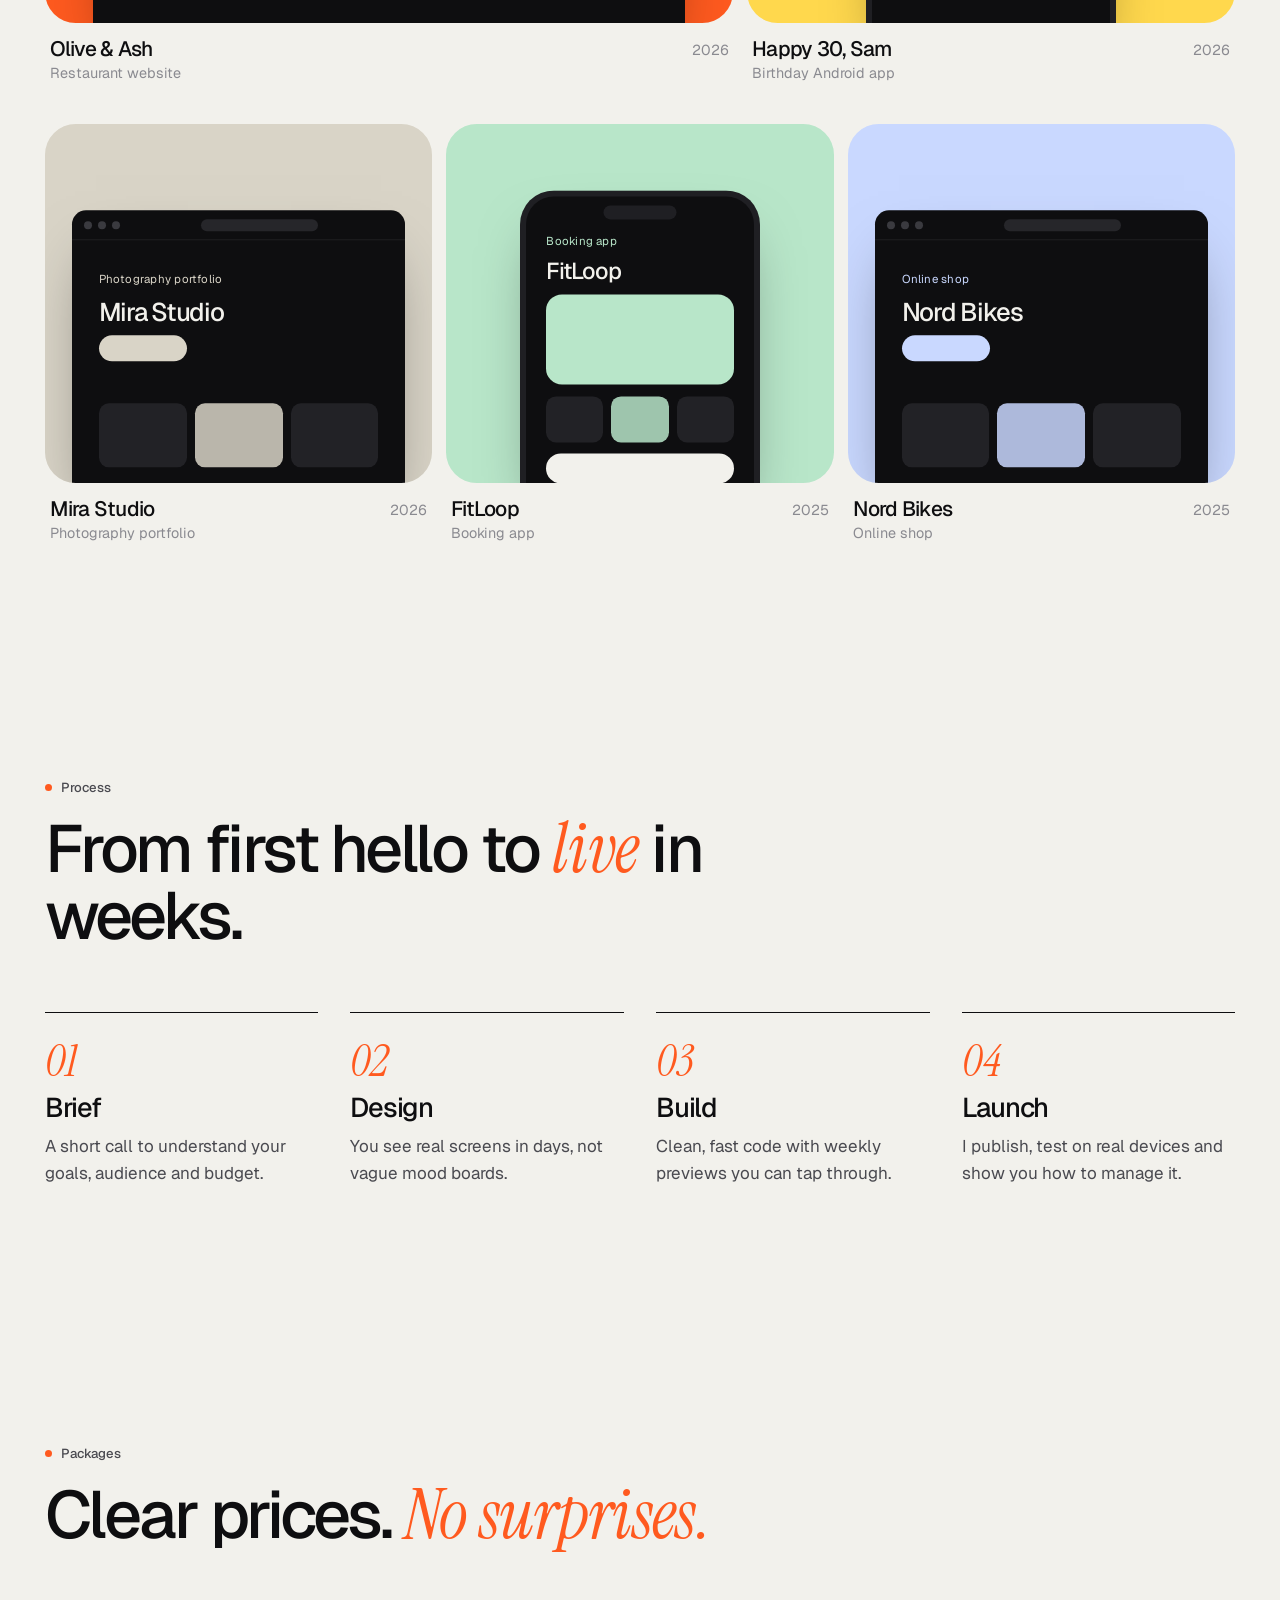
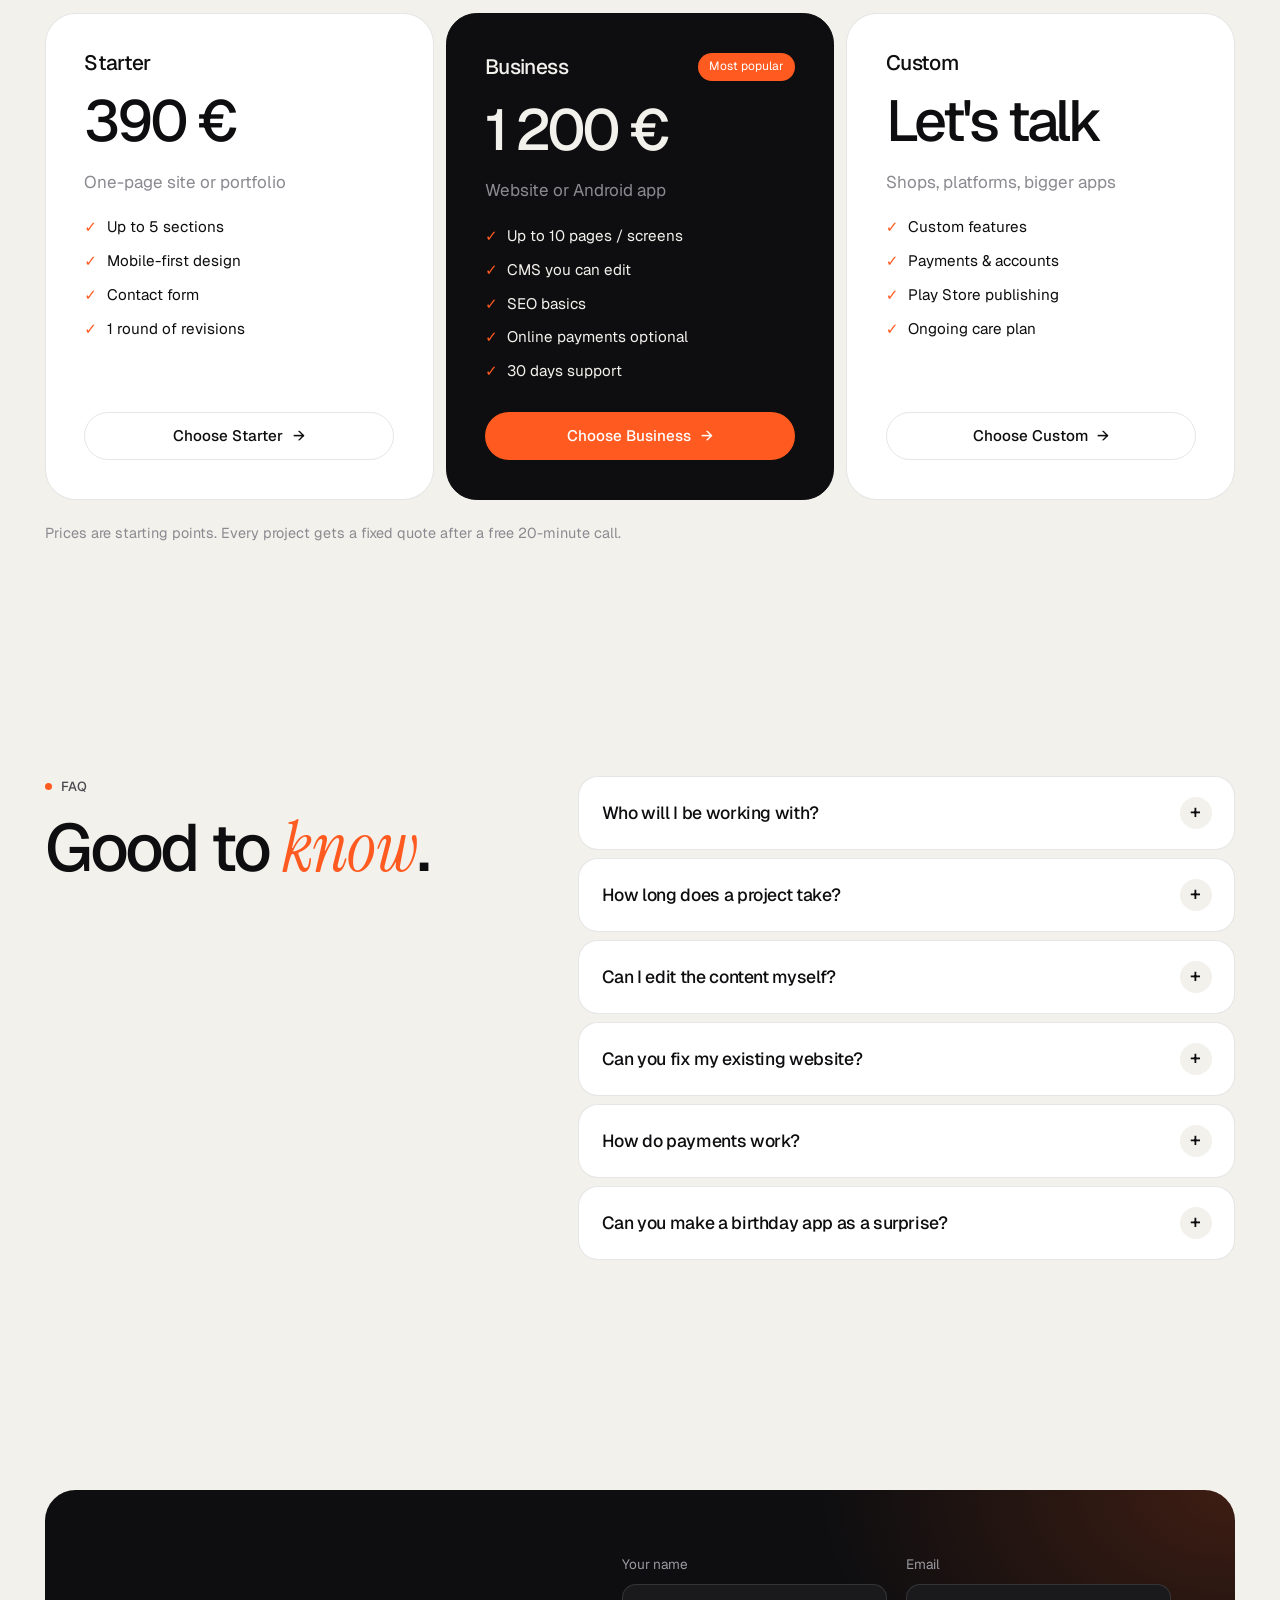
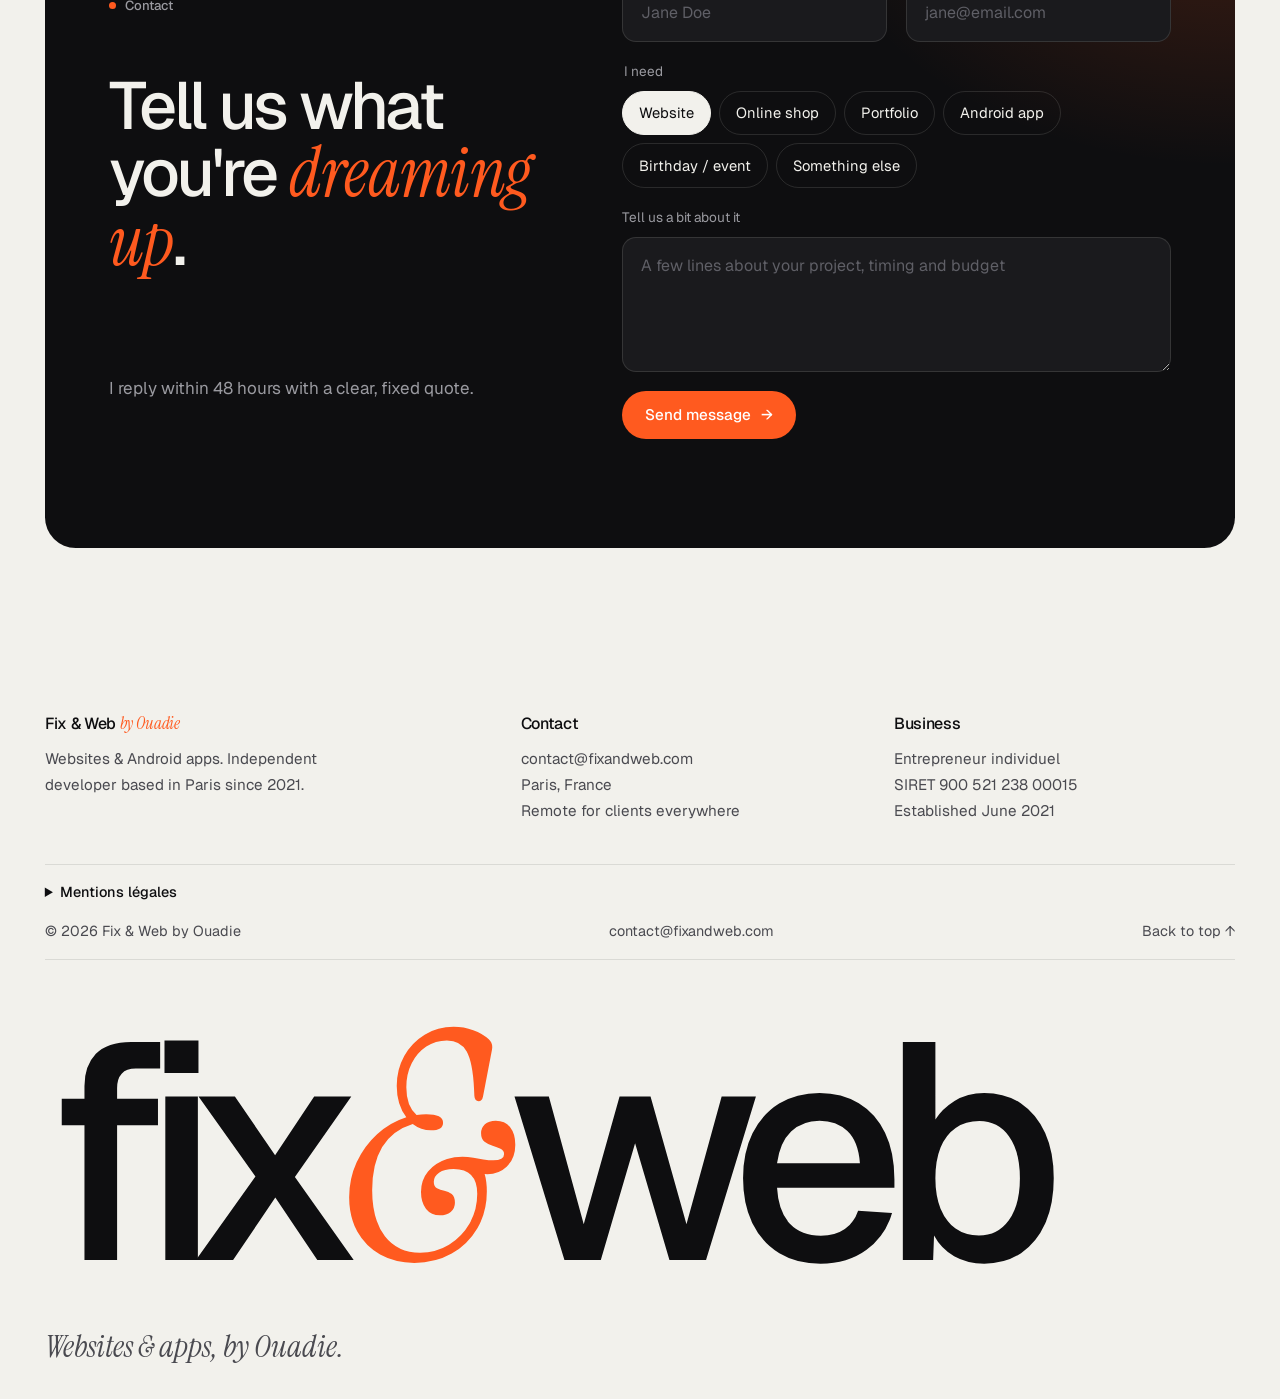
==== commit 04bf751f: "Deploy site" ====
--- a/index.html
+++ b/index.html
@@ -4,6 +4,25 @@
   <meta charset="UTF-8" />
   <meta name="viewport" content="width=device-width, initial-scale=1, viewport-fit=cover" />
   <meta name="theme-color" content="#f2f1ec" />
+  <!-- icons: browsers, iOS/iPadOS, Android/PWA, Windows -->
+  <link rel="icon" href="/favicon.ico" sizes="48x48" />
+  <link rel="icon" href="/favicon.svg" type="image/svg+xml" />
+  <link rel="apple-touch-icon" href="/apple-touch-icon.png" />
+  <link rel="manifest" href="/site.webmanifest" />
+  <meta name="apple-mobile-web-app-title" content="Fix & Web" />
+  <meta name="application-name" content="Fix & Web" />
+  <meta name="msapplication-TileColor" content="#0e0e10" />
+  <meta name="msapplication-config" content="/browserconfig.xml" />
+  <!-- social sharing preview -->
+  <meta property="og:type" content="website" />
+  <meta property="og:site_name" content="Fix & Web by Ouadie" />
+  <meta property="og:title" content="Fix & Web by Ouadie — Websites & Android apps" />
+  <meta property="og:description" content="Websites and Android apps for businesses, creators and anyone with a brand, a birthday or a big idea." />
+  <meta property="og:url" content="https://hakim2023.github.io/" />
+  <meta property="og:image" content="https://hakim2023.github.io/og-image.png" />
+  <meta property="og:image:width" content="1200" />
+  <meta property="og:image:height" content="630" />
+  <meta name="twitter:card" content="summary_large_image" />
   <title>Fix & Web by Ouadie — Websites & Android apps</title>
   <meta name="description" content="Fix & Web by Ouadie: independent developer building and fixing websites and Android apps for businesses, creators and people with a story to tell: portfolios, shops, birthday and wedding apps." />
   <script type="application/ld+json">
@@ -19,18 +38,18 @@
   <link rel="preconnect" href="https://fonts.googleapis.com" />
   <link rel="preconnect" href="https://fonts.gstatic.com" crossorigin />
   <link href="https://fonts.googleapis.com/css2?family=Geist:wght@400;500;600&family=Instrument+Serif:ital@0;1&display=swap" rel="stylesheet" />
-  <script type="module" crossorigin src="/assets/index-Bym_SZuB.js"></script>
-  <link rel="stylesheet" crossorigin href="/assets/index-mTV-3Cp6.css">
+  <script type="module" crossorigin src="/assets/index-B3DoSOA5.js"></script>
+  <link rel="stylesheet" crossorigin href="/assets/index-DtoA0PHM.css">
 </head>
 <body>
   <div class="loader" id="loader" aria-live="polite">
-    <div class="loader__top"><span>Fix &amp; Web</span><span>by Ouadie</span></div>
+    <div class="loader__top"><span class="loader__brand"><img src="/logo.svg" width="28" height="28" alt="" />Fix &amp; Web</span><span>by Ouadie</span></div>
     <div class="loader__count"><span id="loaderCount">0</span><sup>%</sup></div>
     <div class="loader__bar"><i id="loaderBar"></i></div>
   </div>
 
   <header class="nav" id="nav">
-    <a href="#top" class="nav__logo pill" aria-label="Fix & Web by Ouadie, back to top"><span class="nav__dot"></span>fix<em>&amp;</em>web<small>by ouadie</small></a>
+    <a href="#top" class="nav__logo pill" aria-label="Fix & Web by Ouadie, back to top"><img class="nav__mark" src="/logo.svg" width="34" height="34" alt="" />fix<em>&amp;</em>web<small>by ouadie</small></a>
     <nav class="nav__links pill" aria-label="Primary">
       <a href="#services">Services</a>
       <a href="#work">Work</a>
--- a/assets/index-DtoA0PHM.css
+++ b/assets/index-DtoA0PHM.css
@@ -0,0 +1 @@
+:root{--bg: #f2f1ec;--surface: #ffffff;--ink: #0e0e10;--ink-2: #1a1a1d;--ink-soft: #4a4a50;--muted: #8a8a90;--line: rgba(14, 14, 16, .1);--on-dark: #f2f1ec;--on-dark-muted: #9a9aa0;--line-dark: rgba(242, 241, 236, .12);--accent: #ff5a1f;--sans: "Geist", system-ui, -apple-system, sans-serif;--serif: "Instrument Serif", Georgia, serif;--gutter: clamp(1rem, 3.5vw, 3rem);--radius: clamp(20px, 2.4vw, 32px);--ease: cubic-bezier(.22, 1, .36, 1)}*,*:before,*:after{box-sizing:border-box;margin:0}html{-webkit-text-size-adjust:100%}html.lenis,html.lenis body{height:auto}.lenis.lenis-smooth{scroll-behavior:auto!important}.lenis.lenis-stopped{overflow:hidden}body{background:var(--bg);color:var(--ink);font:400 clamp(1rem,.96rem + .2vw,1.0625rem) / 1.6 var(--sans);overflow-x:hidden;-webkit-font-smoothing:antialiased}body.is-loading,body.menu-open{overflow:hidden}a{color:inherit;text-decoration:none}ul,ol{list-style:none;padding:0}button,input,select,textarea{font:inherit;color:inherit}:focus-visible{outline:2px solid var(--accent);outline-offset:3px;border-radius:6px}::selection{background:var(--accent);color:#fff}h1,h2,h3{font-weight:500;letter-spacing:-.045em;line-height:.98}h2{font-size:clamp(2.2rem,5.2vw,4.75rem);max-width:18ch}em{font:italic 400 1.04em/1 var(--serif);letter-spacing:-.01em}h2 em,.footer__big em{color:var(--accent)}.eyebrow{display:inline-flex;align-items:center;gap:.55rem;font-size:.82rem;font-weight:500;color:var(--ink-soft)}.eyebrow:before{content:"";width:7px;height:7px;border-radius:50%;background:var(--accent)}.btn{display:inline-flex;align-items:center;justify-content:center;gap:.6rem;min-height:48px;padding:0 1.4rem;border:1px solid transparent;border-radius:999px;cursor:pointer;font-weight:500;font-size:.95rem;white-space:nowrap;transition:transform .4s var(--ease),background .3s,color .3s,border-color .3s}.btn b{font-weight:500;transition:transform .4s var(--ease)}.btn:hover{transform:translateY(-2px)}.btn:hover b{transform:translate(4px)}.btn--accent{background:var(--accent);color:#fff}.btn--dark{background:var(--ink);color:var(--on-dark)}.btn--ghost{border-color:var(--line-dark);color:var(--on-dark)}.btn--ghost:hover{border-color:var(--on-dark)}.btn--outline{border-color:var(--line)}.btn--outline:hover{border-color:var(--ink)}.pill{background:#fffffff0;backdrop-filter:blur(16px) saturate(1.4);-webkit-backdrop-filter:blur(16px) saturate(1.4);border:1px solid rgba(255,255,255,.6);border-radius:999px;box-shadow:0 8px 24px -12px #0e0e1040}.loader{position:fixed;top:0;right:0;bottom:0;left:0;z-index:100;background:var(--ink);color:var(--on-dark);display:grid;grid-template-rows:auto 1fr auto;padding:var(--gutter)}.loader__top{display:flex;justify-content:space-between;align-items:center;font-size:.85rem;color:var(--on-dark-muted)}.loader__brand{display:inline-flex;align-items:center;gap:.6rem;color:var(--on-dark);font-weight:500}.loader__brand img{border-radius:7px;box-shadow:0 0 0 1px var(--line-dark)}.loader__count{align-self:end;font:500 clamp(6rem,26vw,20rem) / .8 var(--sans);letter-spacing:-.07em;font-variant-numeric:tabular-nums;padding-bottom:1.5rem}.loader__count sup{font:italic 400 .3em var(--serif);color:var(--accent);vertical-align:top;margin-left:.1em}.loader__bar{height:2px;background:var(--line-dark);border-radius:2px;overflow:hidden}.loader__bar i{display:block;height:100%;background:var(--accent);transform:scaleX(0);transform-origin:left}.nav{position:fixed;inset:0 0 auto 0;z-index:70;padding:14px calc(var(--gutter) + 6px);display:flex;align-items:center;justify-content:space-between;gap:1rem;pointer-events:none;transition:transform .6s var(--ease)}.nav>*{pointer-events:auto}.nav.is-hidden{transform:translateY(-120%)}.nav__logo{display:inline-flex;align-items:center;height:48px;padding:0 1.1rem 0 7px;font-weight:600;font-size:1.15rem;letter-spacing:-.04em}.nav__mark{width:34px;height:34px;margin-right:.55rem;border-radius:9px}.nav__logo em{color:var(--accent);margin:0 .05em;font-size:1.25em;line-height:0}.nav__logo small{margin-left:.4rem;padding-left:.55rem;border-left:1px solid var(--line);font-size:.78rem;font-weight:400;letter-spacing:0;color:var(--muted)}@media (max-width: 400px){.nav__logo small{display:none}}.nav__links{display:flex;gap:.2rem;padding:5px;position:absolute;left:50%;translate:-50% 0}.nav__links a{padding:.55rem 1rem;border-radius:999px;font-size:.92rem;font-weight:500;transition:background .3s}.nav__links a:hover{background:#0e0e1012}.burger{display:none;align-items:center;gap:.7rem;height:48px;padding:0 .55rem 0 1.1rem;cursor:pointer;font-weight:500;font-size:.92rem}.burger__lines{position:relative;width:36px;height:36px;border-radius:50%;background:var(--ink)}.burger__lines i{position:absolute;left:11px;right:11px;height:1.5px;background:#fff;border-radius:2px;transition:transform .5s var(--ease),top .5s var(--ease)}.burger__lines i:first-child{top:14px}.burger__lines i:last-child{top:20px}.burger[aria-expanded=true] .burger__lines{background:var(--accent)}.burger[aria-expanded=true] .burger__lines i:first-child{top:17px;transform:rotate(45deg)}.burger[aria-expanded=true] .burger__lines i:last-child{top:17px;transform:rotate(-45deg)}@media (max-width: 960px){.nav__links,.nav__cta{display:none}.burger{display:inline-flex}}.menu{position:fixed;top:0;right:0;bottom:0;left:0;z-index:60;background:var(--ink);color:var(--on-dark);display:flex;flex-direction:column;justify-content:space-between;padding:96px calc(var(--gutter) + 6px) calc(28px + env(safe-area-inset-bottom));clip-path:inset(0 0 100% 0 round 0 0 32px 32px);transition:clip-path .75s var(--ease);visibility:hidden}.menu.is-open{clip-path:inset(0 0 0 0 round 0);visibility:visible}.menu__links{display:grid}.menu__links a{display:flex;align-items:baseline;gap:1rem;padding:.55rem 0;border-bottom:1px solid var(--line-dark);font-size:clamp(2.2rem,10vw,4rem);font-weight:500;letter-spacing:-.05em;line-height:1.05;opacity:0;transform:translateY(24px);transition:opacity .5s,transform .6s var(--ease),color .3s}.menu__links a small{font-size:.8rem;letter-spacing:0;color:var(--accent);font-weight:500;min-width:1.6rem}.menu__links a:hover{color:var(--accent)}.menu.is-open .menu__links a{opacity:1;transform:none}.menu.is-open .menu__links a:nth-child(1){transition-delay:.15s}.menu.is-open .menu__links a:nth-child(2){transition-delay:.2s}.menu.is-open .menu__links a:nth-child(3){transition-delay:.25s}.menu.is-open .menu__links a:nth-child(4){transition-delay:.3s}.menu.is-open .menu__links a:nth-child(5){transition-delay:.35s}.menu.is-open .menu__links a:nth-child(6){transition-delay:.4s}.menu__foot{display:flex;flex-wrap:wrap;justify-content:space-between;align-items:center;gap:1rem;color:var(--on-dark-muted);font-size:.95rem}@media (min-width: 961px){.menu{display:none}}.hero{padding:10px}.hero__card{position:relative;overflow:hidden;border-radius:var(--radius);background:var(--ink);color:var(--on-dark);min-height:calc(100svh - 20px);display:grid;grid-template-columns:1.05fr 1fr;background-image:radial-gradient(60% 70% at 78% 40%,rgba(255,90,31,.16),transparent 70%)}.hero__copy{display:flex;flex-direction:column;justify-content:flex-end;gap:1.6rem;padding:120px 0 clamp(2rem,4vw,3.5rem) clamp(1.5rem,4vw,3.5rem);position:relative;z-index:2}.hero__stage{position:relative;min-height:420px}#hero-canvas{position:absolute;top:0;right:0;bottom:0;left:0;width:100%;height:100%;display:block}.tag{display:inline-flex;align-items:center;gap:.6rem;align-self:flex-start;padding:.45rem .9rem;border:1px solid var(--line-dark);border-radius:999px;font-size:.82rem;color:#cfcfd3}.live{width:8px;height:8px;border-radius:50%;background:#3ddc84;box-shadow:0 0 #3ddc8499;animation:pulse 2s infinite}@keyframes pulse{70%{box-shadow:0 0 0 8px #3ddc8400}to{box-shadow:0 0 #3ddc8400}}.hero__title{font-size:clamp(2.6rem,5.4vw,5.75rem);font-weight:500;letter-spacing:-.055em;line-height:.96}.hero__title em{color:var(--accent)}.line{display:block;overflow:hidden;padding-bottom:.1em;margin-bottom:-.1em}.line>span{display:block}.hero__lead{max-width:40ch;color:#b9b9be;font-size:clamp(1rem,.95rem + .3vw,1.15rem)}.hero__actions{display:flex;flex-wrap:wrap;gap:.7rem}.hero__stats{display:flex;gap:clamp(1.2rem,3vw,2.6rem);padding-top:1.4rem;border-top:1px solid var(--line-dark);flex-wrap:wrap}.hero__stats li{display:grid;font-size:.82rem;color:var(--on-dark-muted)}.hero__stats b{font-size:1.5rem;font-weight:500;letter-spacing:-.04em;color:var(--on-dark)}@media (max-width: 960px){.hero__card{grid-template-columns:1fr;grid-template-rows:auto auto;min-height:0;background-image:radial-gradient(90% 40% at 50% 22%,rgba(255,90,31,.18),transparent 70%)}.hero__stage{order:-1;min-height:0;height:clamp(280px,46svh,460px);margin-top:76px}.hero__copy{padding:.5rem 1.4rem 1.8rem;gap:1.3rem}}.marquee{overflow:hidden;padding:clamp(1.6rem,4vw,2.6rem) 0}.marquee__track{display:flex;width:max-content;gap:2.4rem;font-size:clamp(1.6rem,3.6vw,3rem);font-weight:500;letter-spacing:-.045em;white-space:nowrap;animation:slide 45s linear infinite}.marquee__track span{display:inline-flex;align-items:center;gap:2.4rem}.marquee__track span:nth-child(2n){font:italic 400 1.1em var(--serif);letter-spacing:-.01em;color:var(--ink-soft)}.marquee__track span:after{content:"";width:.35em;height:.35em;border-radius:50%;background:var(--accent)}@keyframes slide{to{transform:translate(-50%)}}.section{padding:clamp(4rem,9vw,8rem) var(--gutter)}.section__head{display:grid;gap:1rem;margin-bottom:clamp(2rem,5vw,4rem)}.section__head--row{display:flex;justify-content:space-between;align-items:flex-end;gap:1rem;flex-wrap:wrap}.section__head--row>div{display:grid;gap:1rem}.hint{color:var(--muted);font-size:.9rem}.bento{display:grid;gap:12px;grid-template-columns:1fr}.bento li{position:relative;display:flex;flex-direction:column;gap:.9rem;min-height:260px;padding:clamp(1.4rem,2.6vw,2.2rem);background:var(--surface);border-radius:var(--radius);border:1px solid var(--line);overflow:hidden;transition:transform .5s var(--ease),box-shadow .5s var(--ease)}.bento li:hover{transform:translateY(-4px);box-shadow:0 24px 50px -28px #0e0e1059}.bento .n{font-size:.85rem;color:var(--muted);font-weight:500}.bento .arrow{position:absolute;top:clamp(1.2rem,2.4vw,2rem);right:clamp(1.2rem,2.4vw,2rem);width:40px;height:40px;border-radius:50%;display:grid;place-items:center;border:1px solid var(--line);transition:transform .5s var(--ease),background .3s,color .3s}.bento li:hover .arrow{transform:rotate(-45deg);background:var(--accent);color:#fff;border-color:var(--accent)}.bento h3{margin-top:auto;font-size:clamp(1.6rem,2.6vw,2.3rem);max-width:16ch}.bento p{color:var(--ink-soft);max-width:44ch}.bento .tags{display:flex;flex-wrap:wrap;gap:.4rem}.bento .tags span{font-size:.78rem;padding:.3rem .7rem;border-radius:999px;background:var(--bg);color:var(--ink-soft)}.bento .is-dark{background:var(--ink);color:var(--on-dark);border-color:var(--ink)}.bento .is-dark p{color:#b9b9be}.bento .is-dark .tags span{background:var(--ink-2);color:#cfcfd3}.bento .is-dark .arrow{border-color:var(--line-dark)}.bento .is-accent{background:var(--accent);color:#fff;border-color:var(--accent)}.bento .is-accent p,.bento .is-accent .n{color:#ffffffd9}.bento .is-accent .tags span{background:#ffffff2e;color:#fff}.bento .is-accent .arrow{border-color:#fff6}.bento .is-accent:hover .arrow{background:#fff;color:var(--accent);border-color:#fff}@media (min-width: 640px){.bento{grid-template-columns:repeat(2,1fr)}.bento .is-wide{grid-column:span 2}}@media (min-width: 1024px){.bento{grid-template-columns:repeat(3,1fr)}.bento li{min-height:300px}}.section--work{padding-inline:0}.section--work .section__head{padding-inline:var(--gutter)}.work{display:flex;gap:12px;padding:0 var(--gutter) 1rem;overflow-x:auto;scroll-snap-type:x mandatory;scrollbar-width:none;overscroll-behavior-x:contain}.work::-webkit-scrollbar{display:none}.card{flex:0 0 min(84vw,420px);scroll-snap-align:start;scroll-margin-left:var(--gutter)}.card__art{position:relative;height:clamp(340px,92vw,440px);border-radius:var(--radius);background:var(--c);overflow:hidden;display:flex;align-items:flex-end;justify-content:center}.card__view{position:absolute;top:14px;right:14px;display:inline-flex;gap:.4rem;padding:.5rem .9rem;border-radius:999px;background:var(--ink);color:#fff;font-size:.82rem;font-weight:500;opacity:0;transform:translateY(-6px);transition:opacity .4s,transform .5s var(--ease)}.card:hover .card__view{opacity:1;transform:none}.mock{position:relative;background:var(--ink);color:var(--on-dark);box-shadow:0 30px 60px -24px #00000080;transform:translateY(5%);transition:transform .7s var(--ease)}.card:hover .mock{transform:translateY(1%)}.mock__body{display:flex;flex-direction:column;gap:.7rem}.mock small{font-size:.72rem;color:var(--c);letter-spacing:.02em}.mock strong{font-weight:500;letter-spacing:-.05em;line-height:.95}.mock__cta{width:88px;height:26px;border-radius:999px;background:var(--c)}.mock__row{display:grid;grid-template-columns:repeat(3,1fr);gap:8px}.mock__row b{height:64px;border-radius:10px;background:#222226}.mock__row b:nth-child(2){background:var(--c);opacity:.85}.mock--web{width:86%;height:80%;border-radius:14px 14px 0 0}.mock__bar{display:flex;align-items:center;gap:6px;height:30px;padding:0 12px;border-bottom:1px solid rgba(255,255,255,.07)}.mock__bar i{width:8px;height:8px;border-radius:50%;background:#3a3a3f}.mock__bar span{width:38%;height:12px;margin:0 auto;border-radius:99px;background:#26262a}.mock--web .mock__body{padding:9% 8%;height:calc(100% - 30px)}.mock--web strong{font-size:clamp(1.8rem,8vw,3.2rem)}.mock--web .mock__row{margin-top:auto}.mock--app{width:min(62%,250px);height:86%;border-radius:34px 34px 0 0;border:6px solid #1f1f23;border-bottom:0}.mock__notch{position:absolute;top:9px;left:50%;translate:-50% 0;width:32%;height:14px;border-radius:99px;background:#1f1f23}.mock--app .mock__body{padding:36px 9% 0}.mock--app strong{font-size:clamp(1.5rem,6vw,2rem)}.mock__tile{height:90px;border-radius:16px;background:var(--c)}.mock--app .mock__row b{height:46px}.mock--app .mock__cta{width:100%;height:30px;background:var(--on-dark)}.card__meta{display:flex;justify-content:space-between;align-items:flex-start;gap:1rem;padding:1rem .3rem 0}.card__meta h3{font-size:1.3rem;letter-spacing:-.035em}.card__meta span{color:var(--muted);font-size:.9rem}@media (min-width: 900px){.hint{display:none}.work{display:grid;grid-template-columns:repeat(12,1fr);gap:2.4rem 14px;overflow:visible;padding-bottom:0}.card:nth-child(1){grid-column:span 7}.card:nth-child(2){grid-column:span 5}.card:nth-child(n+3){grid-column:span 4}.card:nth-child(-n+2) .card__art{height:clamp(380px,38vw,540px)}.card:nth-child(n+3) .card__art{height:clamp(320px,28vw,420px)}.mock--web strong{font-size:clamp(1.8rem,3.2vw,3.4rem)}.card:nth-child(n+3) .mock--web strong{font-size:clamp(1.4rem,2vw,2.2rem)}.mock--app strong{font-size:clamp(1.4rem,1.8vw,2rem)}}.steps{display:grid;gap:12px}.steps li{display:grid;gap:.7rem;padding:1.6rem 0;border-top:1px solid var(--ink)}.steps .n{font:italic 400 2.8rem/1 var(--serif);color:var(--accent)}.steps h3{font-size:1.7rem}.steps p{color:var(--ink-soft);max-width:32ch}@media (min-width: 800px){.steps{grid-template-columns:repeat(4,1fr);gap:2rem}}.plans{display:grid;gap:12px}.plan{display:flex;flex-direction:column;gap:1.2rem;padding:clamp(1.5rem,3vw,2.4rem);background:var(--surface);border:1px solid var(--line);border-radius:var(--radius)}.plan--featured{background:var(--ink);color:var(--on-dark);border-color:var(--ink)}.plan__top{display:flex;justify-content:space-between;align-items:center}.plan h3{font-size:1.3rem;letter-spacing:-.03em}.badge{font-size:.75rem;padding:.3rem .7rem;border-radius:999px;background:var(--accent);color:#fff}.plan .price{font-size:clamp(2.6rem,5vw,3.6rem);font-weight:500;letter-spacing:-.06em;line-height:1}.plan .desc{color:var(--muted)}.plan ul{display:grid;gap:.6rem;margin-bottom:.6rem}.plan li{display:flex;gap:.6rem;font-size:.95rem}.plan li:before{content:"✓";color:var(--accent);font-weight:600}.plan .btn{margin-top:auto;width:100%}.plan--featured .btn--outline{border-color:var(--line-dark)}.note{margin-top:1.4rem;color:var(--muted);font-size:.9rem}@media (min-width: 900px){.plans{grid-template-columns:repeat(3,1fr)}}.faq-wrap{display:grid;gap:2rem}.faq-wrap .section__head{margin-bottom:0;align-content:start}.faq{display:grid;gap:8px}.faq details{background:var(--surface);border:1px solid var(--line);border-radius:20px;padding:0 1.4rem;transition:background .3s}.faq summary{cursor:pointer;list-style:none;display:flex;justify-content:space-between;align-items:center;gap:1rem;padding:1.25rem 0;font-size:1.1rem;font-weight:500;letter-spacing:-.02em}.faq summary::-webkit-details-marker{display:none}.faq summary:after{content:"+";flex:none;width:32px;height:32px;border-radius:50%;display:grid;place-items:center;background:var(--bg);font-size:1.2rem;transition:transform .4s var(--ease),background .3s,color .3s}.faq details[open] summary:after{transform:rotate(45deg);background:var(--accent);color:#fff}.faq p{color:var(--ink-soft);padding-bottom:1.3rem;max-width:60ch}@media (min-width: 900px){.faq-wrap{grid-template-columns:1fr 1.4fr;gap:4rem}}.contact{background:var(--ink);color:var(--on-dark);border-radius:var(--radius);padding:clamp(1.6rem,5vw,4.5rem);display:grid;gap:2rem;background-image:radial-gradient(50% 60% at 100% 0%,rgba(255,90,31,.2),transparent 70%)}.contact .section__head{margin-bottom:0}.contact .eyebrow,.contact__sub{color:var(--on-dark-muted)}.form{display:grid;gap:1.2rem}.form>label,.form legend{display:grid;gap:.5rem;font-size:.85rem;color:var(--on-dark-muted)}.form input:not([type=radio]),.form textarea{width:100%;background:var(--ink-2);border:1px solid var(--line-dark);border-radius:14px;padding:.95rem 1.1rem;font-size:1rem;color:var(--on-dark);resize:vertical;transition:border-color .3s}.form ::placeholder{color:#5f5f66}.form input:focus,.form textarea:focus{outline:0;border-color:var(--accent)}.chips{border:0;padding:0;display:flex;flex-wrap:wrap;gap:.5rem}.chips legend{margin-bottom:.5rem}.chips label{cursor:pointer}.chips input{position:absolute;opacity:0;pointer-events:none}.chips span{display:inline-block;padding:.6rem 1rem;border-radius:999px;border:1px solid var(--line-dark);font-size:.92rem;transition:background .3s,border-color .3s,color .3s}.chips label:hover span{border-color:var(--on-dark-muted)}.chips input:checked+span{background:var(--on-dark);color:var(--ink);border-color:var(--on-dark)}.chips input:focus-visible+span{outline:2px solid var(--accent);outline-offset:2px}.form .btn{justify-self:start}.form__status{color:var(--accent);min-height:1.5em}@media (min-width: 800px){.form{grid-template-columns:1fr 1fr}.form__wide,.form .btn,.form__status{grid-column:1 / -1}}@media (min-width: 1100px){.contact{grid-template-columns:.9fr 1.1fr;gap:4rem}}.footer{padding:2rem var(--gutter) 0;overflow:hidden}.footer__grid{display:grid;gap:2rem;padding:1rem 0 2.5rem}.footer__grid h4{font-size:1rem;font-weight:500;letter-spacing:-.02em;margin-bottom:.6rem}.footer__grid h4 em{color:var(--accent)}.footer__grid p{color:var(--ink-soft);font-size:.95rem;line-height:1.7;max-width:34ch}.footer__grid a:hover{color:var(--accent)}@media (min-width: 800px){.footer__grid{grid-template-columns:1.3fr 1fr 1fr}}.legal{border-top:1px solid var(--line);padding:1rem 0;font-size:.9rem;color:var(--ink-soft)}.legal summary{cursor:pointer;width:fit-content;font-weight:500;color:var(--ink)}.legal dl{display:grid;grid-template-columns:max-content 1fr;gap:.4rem 1.5rem;padding-top:1rem}.legal dt{color:var(--muted)}@media (max-width: 600px){.legal dl{grid-template-columns:1fr}.legal dd{margin-bottom:.5rem}}.footer__row{display:flex;flex-wrap:wrap;justify-content:space-between;gap:1rem;color:var(--ink-soft);font-size:.9rem;padding-bottom:1rem;border-bottom:1px solid var(--line)}.footer__row a:hover{color:var(--accent)}.footer__big{font-size:clamp(5rem,24vw,24rem);font-weight:500;letter-spacing:-.08em;line-height:.8;padding-top:2rem;white-space:nowrap}.footer__by{padding:1rem 0 2rem;color:var(--ink-soft);font:italic 400 clamp(1.2rem,2.4vw,2rem) var(--serif)}.js [data-reveal]{opacity:0;transform:translateY(24px)}@media (prefers-reduced-motion: reduce){.marquee__track,.live{animation:none}*,*:before,*:after{transition-duration:.01ms!important}}
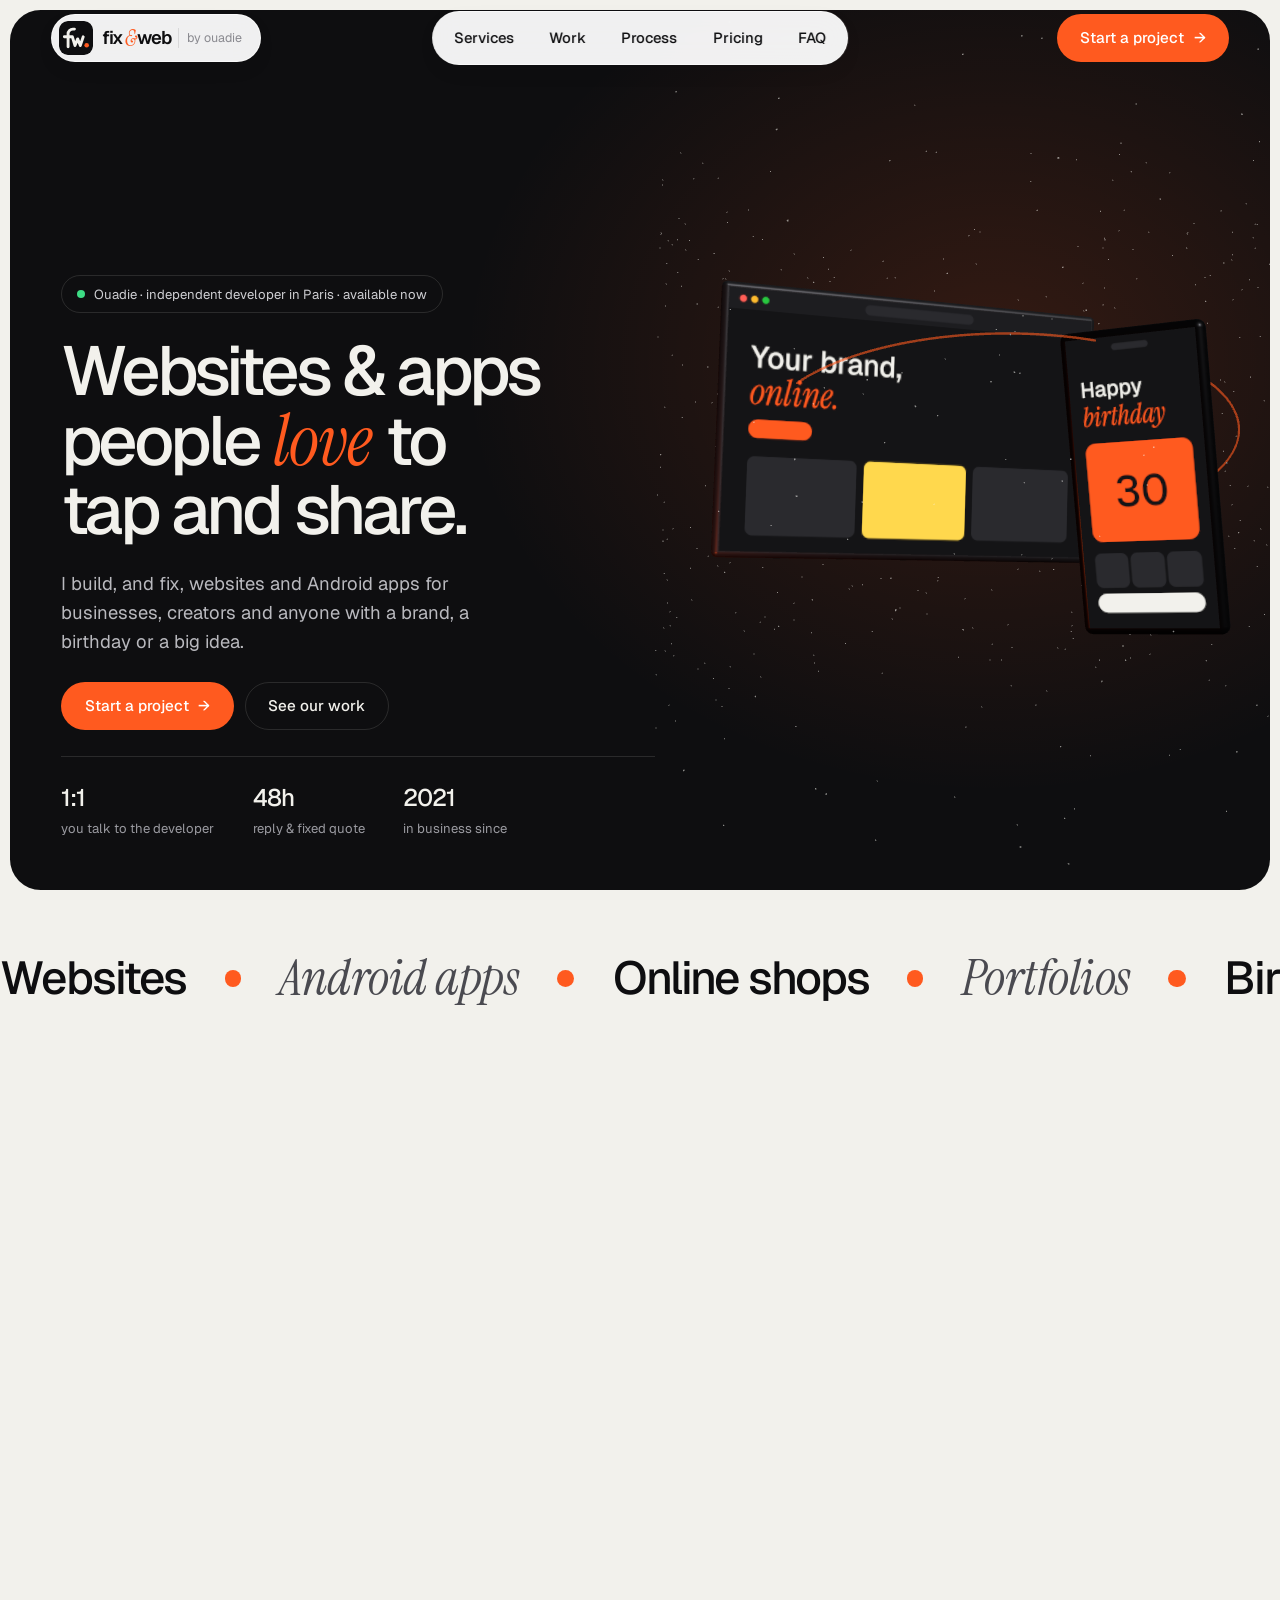
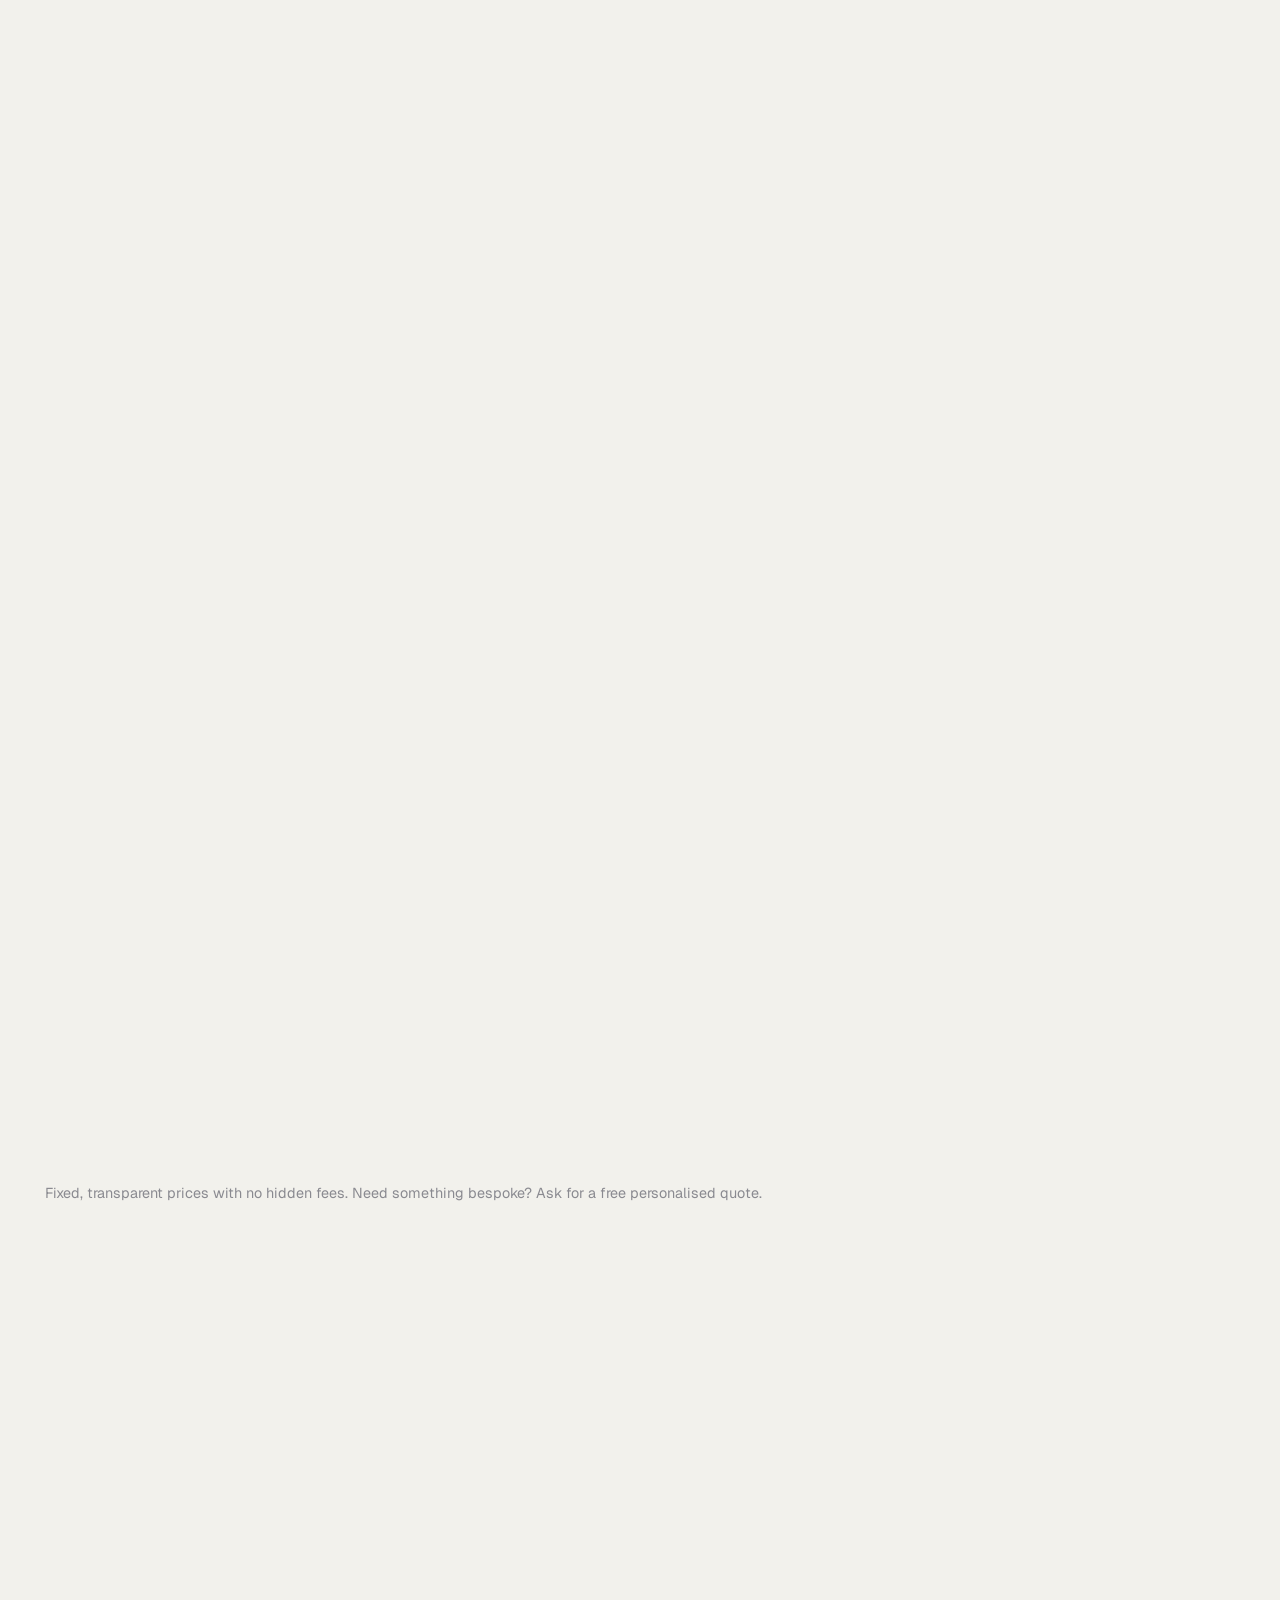
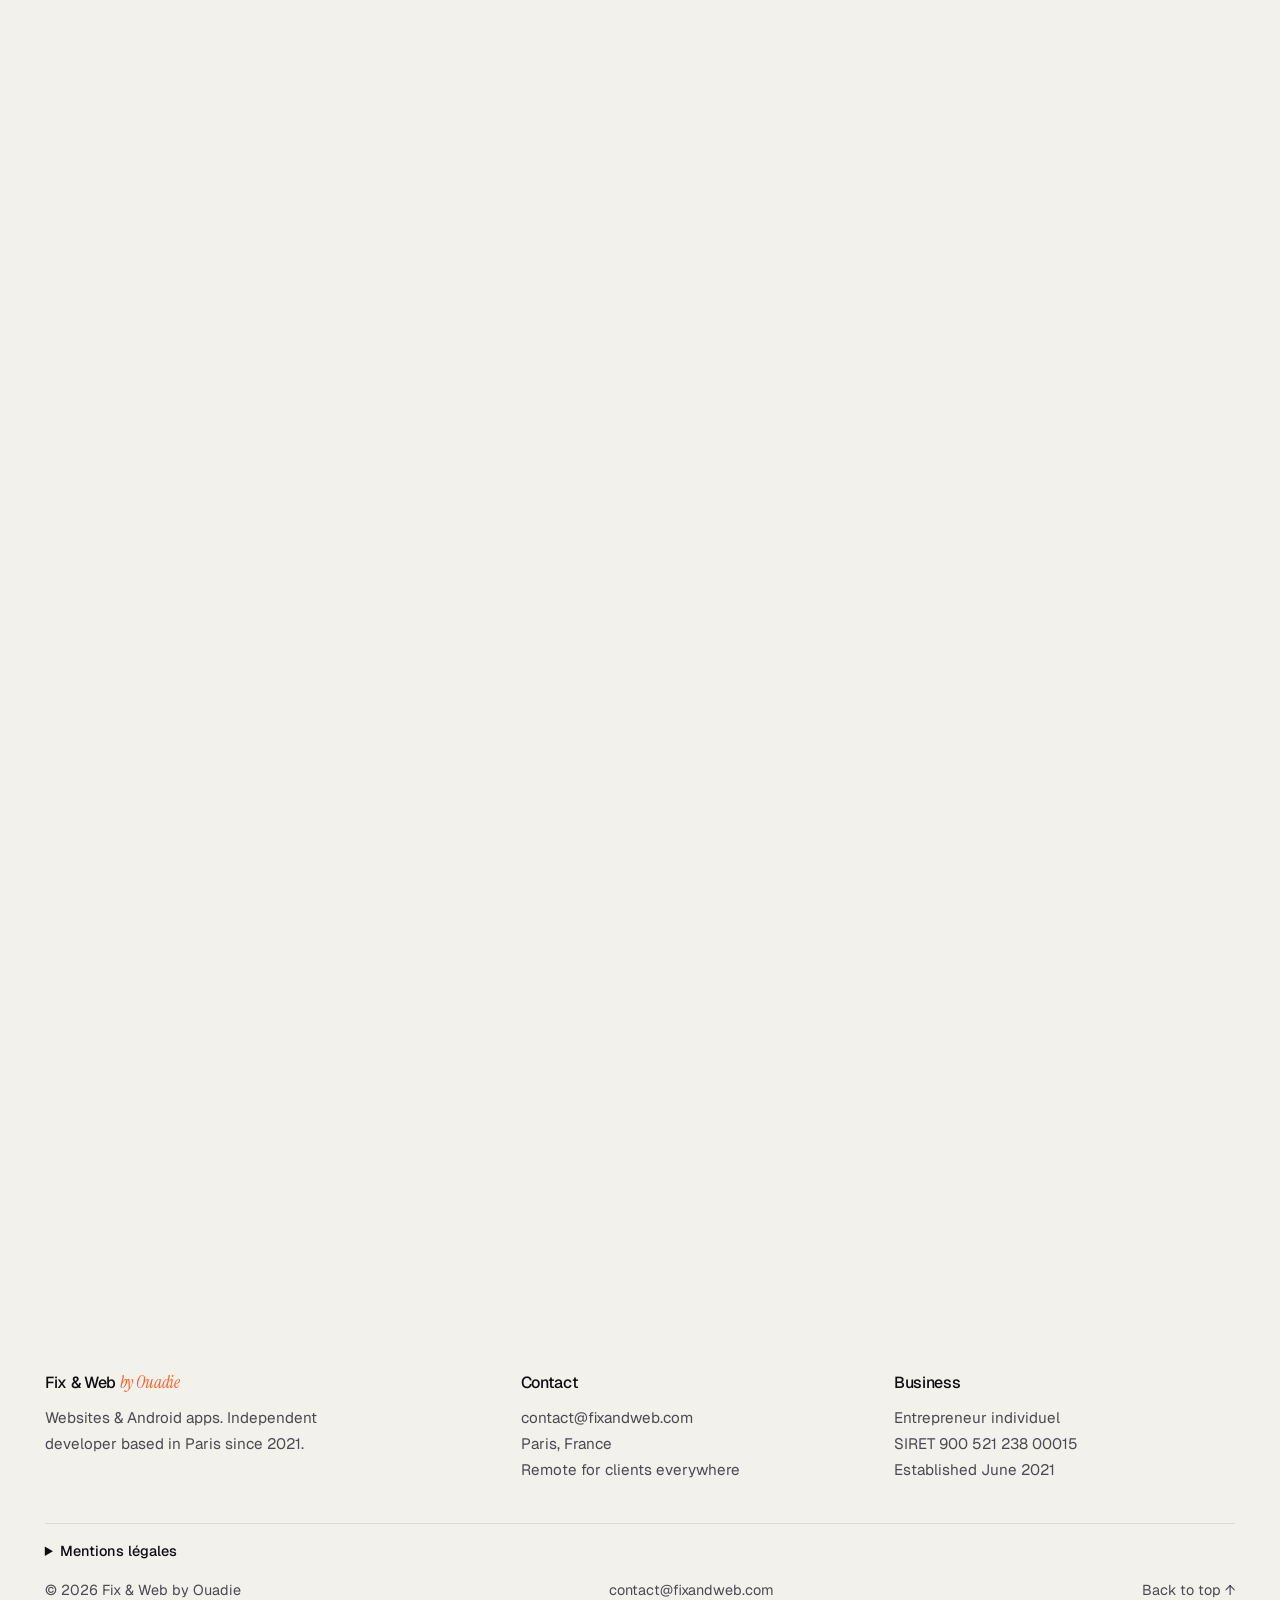
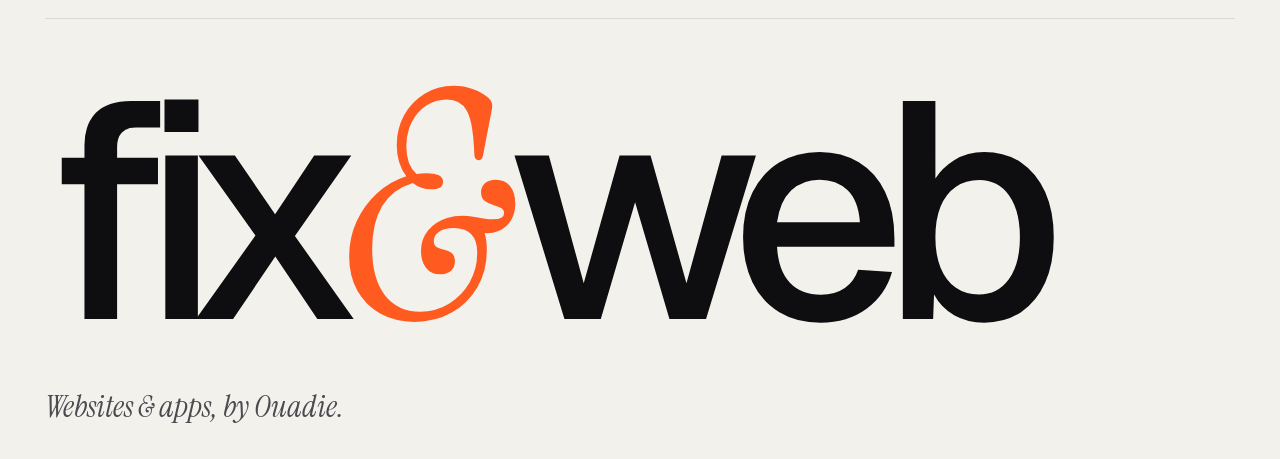
==== commit cb847ce3: "Deploy 446e42b249713d35ff595cb71d2bf1c4b3ae0330 hakim2023/fix-and-web@446e42b249713d35ff595cb71d2bf1" ====
--- a/index.html
+++ b/index.html
@@ -38,12 +38,12 @@
   <link rel="preconnect" href="https://fonts.googleapis.com" />
   <link rel="preconnect" href="https://fonts.gstatic.com" crossorigin />
   <link href="https://fonts.googleapis.com/css2?family=Geist:wght@400;500;600&family=Instrument+Serif:ital@0;1&display=swap" rel="stylesheet" />
-  <script type="module" crossorigin src="/assets/index-B3DoSOA5.js"></script>
-  <link rel="stylesheet" crossorigin href="/assets/index-DtoA0PHM.css">
+  <script type="module" crossorigin src="/assets/index-CrKNdCup.js"></script>
+  <link rel="stylesheet" crossorigin href="/assets/index-D36lUZbJ.css">
 </head>
 <body>
   <div class="loader" id="loader" aria-live="polite">
-    <div class="loader__top"><span class="loader__brand"><img src="/logo.svg" width="28" height="28" alt="" />Fix &amp; Web</span><span>by Ouadie</span></div>
+    <div class="loader__top"><span class="loader__brand"><img src="/logo.svg" width="28" height="28" alt="" />Fix &amp; Web</span></div>
     <div class="loader__count"><span id="loaderCount">0</span><sup>%</sup></div>
     <div class="loader__bar"><i id="loaderBar"></i></div>
   </div>
@@ -128,7 +128,7 @@
     <section class="section" id="process">
       <header class="section__head">
         <p class="eyebrow">Process</p>
-        <h2>From first hello to <em>live</em> in weeks.</h2>
+        <h2>From first hello to <em>live</em> in days.</h2>
       </header>
       <ol class="steps" id="stepsList"></ol>
     </section>
@@ -136,10 +136,10 @@
     <section class="section" id="pricing">
       <header class="section__head">
         <p class="eyebrow">Packages</p>
-        <h2>Clear prices. <em>No surprises.</em></h2>
+        <h2>Premium work. <em>Affordable</em> prices.</h2>
       </header>
       <div class="plans" id="plansList"></div>
-      <p class="note">Prices are starting points. Every project gets a fixed quote after a free 20-minute call.</p>
+      <p class="note">Fixed, transparent prices with no hidden fees. Need something bespoke? Ask for a free personalised quote.</p>
     </section>
 
     <section class="section faq-wrap" id="faq">
--- a/assets/index-D36lUZbJ.css
+++ b/assets/index-D36lUZbJ.css
@@ -0,0 +1 @@
+:root{--bg: #f2f1ec;--surface: #ffffff;--ink: #0e0e10;--ink-2: #1a1a1d;--ink-soft: #4a4a50;--muted: #8a8a90;--line: rgba(14, 14, 16, .1);--on-dark: #f2f1ec;--on-dark-muted: #9a9aa0;--line-dark: rgba(242, 241, 236, .12);--accent: #ff5a1f;--sans: "Geist", system-ui, -apple-system, sans-serif;--serif: "Instrument Serif", Georgia, serif;--gutter: clamp(1rem, 3.5vw, 3rem);--radius: clamp(20px, 2.4vw, 32px);--ease: cubic-bezier(.22, 1, .36, 1)}*,*:before,*:after{box-sizing:border-box;margin:0}html{-webkit-text-size-adjust:100%}html.lenis,html.lenis body{height:auto}.lenis.lenis-smooth{scroll-behavior:auto!important}.lenis.lenis-stopped{overflow:hidden}body{background:var(--bg);color:var(--ink);font:400 clamp(1rem,.96rem + .2vw,1.0625rem) / 1.6 var(--sans);overflow-x:hidden;-webkit-font-smoothing:antialiased}body.is-loading,body.menu-open{overflow:hidden}a{color:inherit;text-decoration:none}ul,ol{list-style:none;padding:0}button,input,select,textarea{font:inherit;color:inherit}:focus-visible{outline:2px solid var(--accent);outline-offset:3px;border-radius:6px}::selection{background:var(--accent);color:#fff}h1,h2,h3{font-weight:500;letter-spacing:-.045em;line-height:.98}h2{font-size:clamp(2.2rem,5.2vw,4.75rem);max-width:18ch}em{font:italic 400 1.04em/1 var(--serif);letter-spacing:-.01em}h2 em,.footer__big em{color:var(--accent)}.eyebrow{display:inline-flex;align-items:center;gap:.55rem;font-size:.82rem;font-weight:500;color:var(--ink-soft)}.eyebrow:before{content:"";width:7px;height:7px;border-radius:50%;background:var(--accent)}.btn{display:inline-flex;align-items:center;justify-content:center;gap:.6rem;min-height:48px;padding:0 1.4rem;border:1px solid transparent;border-radius:999px;cursor:pointer;font-weight:500;font-size:.95rem;white-space:nowrap;transition:transform .4s var(--ease),background .3s,color .3s,border-color .3s}.btn b{font-weight:500;transition:transform .4s var(--ease)}.btn:hover{transform:translateY(-2px)}.btn:hover b{transform:translate(4px)}.btn--accent{background:var(--accent);color:#fff}.btn--dark{background:var(--ink);color:var(--on-dark)}.btn--ghost{border-color:var(--line-dark);color:var(--on-dark)}.btn--ghost:hover{border-color:var(--on-dark)}.btn--outline{border-color:var(--line)}.btn--outline:hover{border-color:var(--ink)}.pill{background:#fffffff0;backdrop-filter:blur(16px) saturate(1.4);-webkit-backdrop-filter:blur(16px) saturate(1.4);border:1px solid rgba(255,255,255,.6);border-radius:999px;box-shadow:0 8px 24px -12px #0e0e1040}.loader{position:fixed;top:0;right:0;bottom:0;left:0;z-index:100;background:var(--ink);color:var(--on-dark);display:grid;grid-template-rows:auto 1fr auto;padding:var(--gutter)}.loader__top{display:flex;justify-content:space-between;align-items:center;font-size:.85rem;color:var(--on-dark-muted)}.loader__brand{display:inline-flex;align-items:center;gap:.6rem;color:var(--on-dark);font-weight:500}.loader__brand img{border-radius:7px;box-shadow:0 0 0 1px var(--line-dark)}.loader__count{align-self:end;font:500 clamp(6rem,26vw,20rem) / .8 var(--sans);letter-spacing:-.07em;font-variant-numeric:tabular-nums;padding-bottom:1.5rem}.loader__count sup{font:italic 400 .3em var(--serif);color:var(--accent);vertical-align:top;margin-left:.1em}.loader__bar{height:2px;background:var(--line-dark);border-radius:2px;overflow:hidden}.loader__bar i{display:block;height:100%;background:var(--accent);transform:scaleX(0);transform-origin:left}.nav{position:fixed;inset:0 0 auto 0;z-index:70;padding:14px calc(var(--gutter) + 6px);display:flex;align-items:center;justify-content:space-between;gap:1rem;pointer-events:none;transition:transform .6s var(--ease)}.nav>*{pointer-events:auto}.nav.is-hidden{transform:translateY(-120%)}.nav__logo{display:inline-flex;align-items:center;height:48px;padding:0 1.1rem 0 7px;font-weight:600;font-size:1.15rem;letter-spacing:-.04em}.nav__mark{width:34px;height:34px;margin-right:.55rem;border-radius:9px}.nav__logo em{color:var(--accent);margin:0 .05em;font-size:1.25em;line-height:0}.nav__logo small{margin-left:.4rem;padding-left:.55rem;border-left:1px solid var(--line);font-size:.78rem;font-weight:400;letter-spacing:0;color:var(--muted)}@media (max-width: 400px){.nav__logo small{display:none}}.nav__links{display:flex;gap:.2rem;padding:5px;position:absolute;left:50%;translate:-50% 0}.nav__links a{padding:.55rem 1rem;border-radius:999px;font-size:.92rem;font-weight:500;transition:background .3s}.nav__links a:hover{background:#0e0e1012}.burger{display:none;align-items:center;gap:.7rem;height:48px;padding:0 .55rem 0 1.1rem;cursor:pointer;font-weight:500;font-size:.92rem}.burger__lines{position:relative;width:36px;height:36px;border-radius:50%;background:var(--ink)}.burger__lines i{position:absolute;left:11px;right:11px;height:1.5px;background:#fff;border-radius:2px;transition:transform .5s var(--ease),top .5s var(--ease)}.burger__lines i:first-child{top:14px}.burger__lines i:last-child{top:20px}.burger[aria-expanded=true] .burger__lines{background:var(--accent)}.burger[aria-expanded=true] .burger__lines i:first-child{top:17px;transform:rotate(45deg)}.burger[aria-expanded=true] .burger__lines i:last-child{top:17px;transform:rotate(-45deg)}@media (max-width: 960px){.nav__links,.nav__cta{display:none}.burger{display:inline-flex}}.menu{position:fixed;top:0;right:0;bottom:0;left:0;z-index:60;background:var(--ink);color:var(--on-dark);display:flex;flex-direction:column;justify-content:space-between;padding:96px calc(var(--gutter) + 6px) calc(28px + env(safe-area-inset-bottom));clip-path:inset(0 0 100% 0 round 0 0 32px 32px);transition:clip-path .75s var(--ease);visibility:hidden}.menu.is-open{clip-path:inset(0 0 0 0 round 0);visibility:visible}.menu__links{display:grid}.menu__links a{display:flex;align-items:baseline;gap:1rem;padding:.55rem 0;border-bottom:1px solid var(--line-dark);font-size:clamp(2.2rem,10vw,4rem);font-weight:500;letter-spacing:-.05em;line-height:1.05;opacity:0;transform:translateY(24px);transition:opacity .5s,transform .6s var(--ease),color .3s}.menu__links a small{font-size:.8rem;letter-spacing:0;color:var(--accent);font-weight:500;min-width:1.6rem}.menu__links a:hover{color:var(--accent)}.menu.is-open .menu__links a{opacity:1;transform:none}.menu.is-open .menu__links a:nth-child(1){transition-delay:.15s}.menu.is-open .menu__links a:nth-child(2){transition-delay:.2s}.menu.is-open .menu__links a:nth-child(3){transition-delay:.25s}.menu.is-open .menu__links a:nth-child(4){transition-delay:.3s}.menu.is-open .menu__links a:nth-child(5){transition-delay:.35s}.menu.is-open .menu__links a:nth-child(6){transition-delay:.4s}.menu__foot{display:flex;flex-wrap:wrap;justify-content:space-between;align-items:center;gap:1rem;color:var(--on-dark-muted);font-size:.95rem}@media (min-width: 961px){.menu{display:none}}.hero{padding:10px}.hero__card{position:relative;overflow:hidden;border-radius:var(--radius);background:var(--ink);color:var(--on-dark);min-height:calc(100svh - 20px);display:grid;grid-template-columns:1.05fr 1fr;background-image:radial-gradient(60% 70% at 78% 40%,rgba(255,90,31,.16),transparent 70%)}.hero__copy{display:flex;flex-direction:column;justify-content:flex-end;gap:1.6rem;padding:120px 0 clamp(2rem,4vw,3.5rem) clamp(1.5rem,4vw,3.5rem);position:relative;z-index:2}.hero__stage{position:relative;min-height:420px}#hero-canvas{position:absolute;top:0;right:0;bottom:0;left:0;width:100%;height:100%;display:block}.tag{display:inline-flex;align-items:center;gap:.6rem;align-self:flex-start;padding:.45rem .9rem;border:1px solid var(--line-dark);border-radius:999px;font-size:.82rem;color:#cfcfd3}.live{width:8px;height:8px;border-radius:50%;background:#3ddc84;box-shadow:0 0 #3ddc8499;animation:pulse 2s infinite}@keyframes pulse{70%{box-shadow:0 0 0 8px #3ddc8400}to{box-shadow:0 0 #3ddc8400}}.hero__title{font-size:clamp(2.6rem,5.4vw,5.75rem);font-weight:500;letter-spacing:-.055em;line-height:.96}.hero__title em{color:var(--accent)}.line{display:block;overflow:hidden;padding-bottom:.1em;margin-bottom:-.1em}.line>span{display:block}.hero__lead{max-width:40ch;color:#b9b9be;font-size:clamp(1rem,.95rem + .3vw,1.15rem)}.hero__actions{display:flex;flex-wrap:wrap;gap:.7rem}.hero__stats{display:flex;gap:clamp(1.2rem,3vw,2.6rem);padding-top:1.4rem;border-top:1px solid var(--line-dark);flex-wrap:wrap}.hero__stats li{display:grid;font-size:.82rem;color:var(--on-dark-muted)}.hero__stats b{font-size:1.5rem;font-weight:500;letter-spacing:-.04em;color:var(--on-dark)}@media (max-width: 960px){.hero__card{grid-template-columns:1fr;grid-template-rows:auto auto;min-height:0;background-image:radial-gradient(90% 40% at 50% 22%,rgba(255,90,31,.18),transparent 70%)}.hero__stage{order:-1;min-height:0;height:clamp(280px,46svh,460px);margin-top:76px}.hero__copy{padding:.5rem 1.4rem 1.8rem;gap:1.3rem}}.marquee{overflow:hidden;padding:clamp(1.6rem,4vw,2.6rem) 0}.marquee__track{display:flex;width:max-content;gap:2.4rem;font-size:clamp(1.6rem,3.6vw,3rem);font-weight:500;letter-spacing:-.045em;white-space:nowrap;animation:slide 45s linear infinite}.marquee__track span{display:inline-flex;align-items:center;gap:2.4rem}.marquee__track span:nth-child(2n){font:italic 400 1.1em var(--serif);letter-spacing:-.01em;color:var(--ink-soft)}.marquee__track span:after{content:"";width:.35em;height:.35em;border-radius:50%;background:var(--accent)}@keyframes slide{to{transform:translate(-50%)}}.section{padding:clamp(4rem,9vw,8rem) var(--gutter)}.section__head{display:grid;gap:1rem;margin-bottom:clamp(2rem,5vw,4rem)}.section__head--row{display:flex;justify-content:space-between;align-items:flex-end;gap:1rem;flex-wrap:wrap}.section__head--row>div{display:grid;gap:1rem}.hint{color:var(--muted);font-size:.9rem}.bento{display:grid;gap:12px;grid-template-columns:1fr}.bento li{position:relative;display:flex;flex-direction:column;gap:.9rem;min-height:260px;padding:clamp(1.4rem,2.6vw,2.2rem);background:var(--surface);border-radius:var(--radius);border:1px solid var(--line);overflow:hidden;transition:transform .5s var(--ease),box-shadow .5s var(--ease)}.bento li:hover{transform:translateY(-4px);box-shadow:0 24px 50px -28px #0e0e1059}.bento .n{font-size:.85rem;color:var(--muted);font-weight:500}.bento .arrow{position:absolute;top:clamp(1.2rem,2.4vw,2rem);right:clamp(1.2rem,2.4vw,2rem);width:40px;height:40px;border-radius:50%;display:grid;place-items:center;border:1px solid var(--line);transition:transform .5s var(--ease),background .3s,color .3s}.bento li:hover .arrow{transform:rotate(-45deg);background:var(--accent);color:#fff;border-color:var(--accent)}.bento h3{margin-top:auto;font-size:clamp(1.6rem,2.6vw,2.3rem);max-width:16ch}.bento p{color:var(--ink-soft);max-width:44ch}.bento .tags{display:flex;flex-wrap:wrap;gap:.4rem}.bento .tags span{font-size:.78rem;padding:.3rem .7rem;border-radius:999px;background:var(--bg);color:var(--ink-soft)}.bento .is-dark{background:var(--ink);color:var(--on-dark);border-color:var(--ink)}.bento .is-dark p{color:#b9b9be}.bento .is-dark .tags span{background:var(--ink-2);color:#cfcfd3}.bento .is-dark .arrow{border-color:var(--line-dark)}.bento .is-accent{background:var(--accent);color:#fff;border-color:var(--accent)}.bento .is-accent p,.bento .is-accent .n{color:#ffffffd9}.bento .is-accent .tags span{background:#ffffff2e;color:#fff}.bento .is-accent .arrow{border-color:#fff6}.bento .is-accent:hover .arrow{background:#fff;color:var(--accent);border-color:#fff}@media (min-width: 640px){.bento{grid-template-columns:repeat(2,1fr)}.bento .is-wide{grid-column:span 2}}@media (min-width: 1024px){.bento{grid-template-columns:repeat(3,1fr)}.bento li{min-height:300px}}.section--work{padding-inline:0}.section--work .section__head{padding-inline:var(--gutter)}.work{display:flex;gap:12px;padding:0 var(--gutter) 1rem;overflow-x:auto;scroll-snap-type:x mandatory;scrollbar-width:none;overscroll-behavior-x:contain}.work::-webkit-scrollbar{display:none}.card{flex:0 0 min(84vw,420px);scroll-snap-align:start;scroll-margin-left:var(--gutter)}.card__art{position:relative;height:clamp(340px,92vw,440px);border-radius:var(--radius);background:var(--c);overflow:hidden;display:flex;align-items:flex-end;justify-content:center}.card__view{position:absolute;top:14px;right:14px;display:inline-flex;gap:.4rem;padding:.5rem .9rem;border-radius:999px;background:var(--ink);color:#fff;font-size:.82rem;font-weight:500;opacity:0;transform:translateY(-6px);transition:opacity .4s,transform .5s var(--ease)}.card:hover .card__view{opacity:1;transform:none}.mock{position:relative;background:var(--ink);color:var(--on-dark);box-shadow:0 30px 60px -24px #00000080;transform:translateY(5%);transition:transform .7s var(--ease)}.card:hover .mock{transform:translateY(1%)}.mock__body{display:flex;flex-direction:column;gap:.7rem}.mock small{font-size:.72rem;color:var(--c);letter-spacing:.02em}.mock strong{font-weight:500;letter-spacing:-.05em;line-height:.95}.mock__cta{width:88px;height:26px;border-radius:999px;background:var(--c)}.mock__row{display:grid;grid-template-columns:repeat(3,1fr);gap:8px}.mock__row b{height:64px;border-radius:10px;background:#222226}.mock__row b:nth-child(2){background:var(--c);opacity:.85}.mock--web{width:86%;height:80%;border-radius:14px 14px 0 0}.mock__bar{display:flex;align-items:center;gap:6px;height:30px;padding:0 12px;border-bottom:1px solid rgba(255,255,255,.07)}.mock__bar i{width:8px;height:8px;border-radius:50%;background:#3a3a3f}.mock__bar span{width:38%;height:12px;margin:0 auto;border-radius:99px;background:#26262a}.mock--web .mock__body{padding:9% 8%;height:calc(100% - 30px)}.mock--web strong{font-size:clamp(1.8rem,8vw,3.2rem)}.mock--web .mock__row{margin-top:auto}.mock--app{width:min(62%,250px);height:86%;border-radius:34px 34px 0 0;border:6px solid #1f1f23;border-bottom:0}.mock__notch{position:absolute;top:9px;left:50%;translate:-50% 0;width:32%;height:14px;border-radius:99px;background:#1f1f23}.mock--app .mock__body{padding:36px 9% 0}.mock--app strong{font-size:clamp(1.5rem,6vw,2rem)}.mock__tile{height:90px;border-radius:16px;background:var(--c)}.mock--app .mock__row b{height:46px}.mock--app .mock__cta{width:100%;height:30px;background:var(--on-dark)}.card__meta{display:flex;justify-content:space-between;align-items:flex-start;gap:1rem;padding:1rem .3rem 0}.card__meta h3{font-size:1.3rem;letter-spacing:-.035em}.card__meta span{color:var(--muted);font-size:.9rem}.card__meta .live-tag{display:inline-flex;align-items:center;gap:.4rem;padding:.25rem .65rem;border-radius:999px;background:#e3f7ea;color:#13803d;font-size:.78rem;font-weight:500}.live-tag:before{content:"";width:6px;height:6px;border-radius:50%;background:#1fae55}@media (hover: none){.card[href] .card__view{opacity:1;transform:none}}@media (min-width: 900px){.hint{display:none}.work{display:grid;grid-template-columns:repeat(12,1fr);gap:2.4rem 14px;overflow:visible;padding-bottom:0}.card:nth-child(1){grid-column:span 7}.card:nth-child(2){grid-column:span 5}.card:nth-child(n+3){grid-column:span 4}.card:nth-child(-n+2) .card__art{height:clamp(380px,38vw,540px)}.card:nth-child(n+3) .card__art{height:clamp(320px,28vw,420px)}.mock--web strong{font-size:clamp(1.8rem,3.2vw,3.4rem)}.card:nth-child(n+3) .mock--web strong{font-size:clamp(1.4rem,2vw,2.2rem)}.mock--app strong{font-size:clamp(1.4rem,1.8vw,2rem)}}.steps{display:grid;gap:12px}.steps li{display:grid;gap:.7rem;padding:1.6rem 0;border-top:1px solid var(--ink)}.steps .n{font:italic 400 2.8rem/1 var(--serif);color:var(--accent)}.steps h3{font-size:1.7rem}.steps p{color:var(--ink-soft);max-width:32ch}@media (min-width: 800px){.steps{grid-template-columns:repeat(4,1fr);gap:2rem}}.plans{display:grid;gap:12px}.plan{display:flex;flex-direction:column;gap:1.2rem;padding:clamp(1.5rem,3vw,2.4rem);background:var(--surface);border:1px solid var(--line);border-radius:var(--radius)}.plan--featured{background:var(--ink);color:var(--on-dark);border-color:var(--ink)}.plan__top{display:flex;justify-content:space-between;align-items:center}.plan h3{font-size:1.35rem;letter-spacing:-.03em;line-height:1.1}.plan__top{min-height:26px;gap:.5rem}.plan__time{font-size:.8rem;color:var(--muted);white-space:nowrap}.plan--featured .plan__time{color:var(--on-dark-muted)}.badge{font-size:.72rem;font-weight:500;padding:.3rem .7rem;border-radius:999px;background:var(--accent);color:#fff;white-space:nowrap}.plan .price{display:flex;align-items:baseline;gap:.15rem;font-size:clamp(3rem,4.4vw,3.8rem);font-weight:500;letter-spacing:-.06em;line-height:1}.plan .price span{font-size:.55em;letter-spacing:0}.plan .price small{margin-left:.5rem;font-size:.8rem;font-weight:400;letter-spacing:0;color:var(--muted)}.plan .desc{color:var(--muted)}.plan ul{display:grid;gap:.6rem;margin-bottom:.6rem}.plan li{display:flex;gap:.6rem;font-size:.95rem}.plan li:before{content:"✓";color:var(--accent);font-weight:600}.plan .btn{margin-top:auto;width:100%}.plan--featured .btn--outline{border-color:var(--line-dark)}.note{margin-top:1.4rem;color:var(--muted);font-size:.9rem}@media (min-width: 640px){.plans{grid-template-columns:repeat(2,minmax(0,1fr))}.plan:last-child{grid-column:1 / -1}}@media (min-width: 1000px){.plans{grid-template-columns:repeat(6,minmax(0,1fr))}.plan{grid-column:span 2}.plan:nth-child(4),.plan:nth-child(5){grid-column:span 3}}@media (min-width: 1700px){.plans{grid-template-columns:repeat(5,minmax(0,1fr))}.plan,.plan:nth-child(4),.plan:nth-child(5){grid-column:auto}}.faq-wrap{display:grid;gap:2rem}.faq-wrap .section__head{margin-bottom:0;align-content:start}.faq{display:grid;gap:8px}.faq details{background:var(--surface);border:1px solid var(--line);border-radius:20px;padding:0 1.4rem;transition:background .3s}.faq summary{cursor:pointer;list-style:none;display:flex;justify-content:space-between;align-items:center;gap:1rem;padding:1.25rem 0;font-size:1.1rem;font-weight:500;letter-spacing:-.02em}.faq summary::-webkit-details-marker{display:none}.faq summary:after{content:"+";flex:none;width:32px;height:32px;border-radius:50%;display:grid;place-items:center;background:var(--bg);font-size:1.2rem;transition:transform .4s var(--ease),background .3s,color .3s}.faq details[open] summary:after{transform:rotate(45deg);background:var(--accent);color:#fff}.faq p{color:var(--ink-soft);padding-bottom:1.3rem;max-width:60ch}@media (min-width: 900px){.faq-wrap{grid-template-columns:1fr 1.4fr;gap:4rem}}.contact{background:var(--ink);color:var(--on-dark);border-radius:var(--radius);padding:clamp(1.6rem,5vw,4.5rem);display:grid;gap:2rem;background-image:radial-gradient(50% 60% at 100% 0%,rgba(255,90,31,.2),transparent 70%)}.contact .section__head{margin-bottom:0}.contact .eyebrow,.contact__sub{color:var(--on-dark-muted)}.form{display:grid;gap:1.2rem}.form>label,.form legend{display:grid;gap:.5rem;font-size:.85rem;color:var(--on-dark-muted)}.form input:not([type=radio]),.form textarea{width:100%;background:var(--ink-2);border:1px solid var(--line-dark);border-radius:14px;padding:.95rem 1.1rem;font-size:1rem;color:var(--on-dark);resize:vertical;transition:border-color .3s}.form ::placeholder{color:#5f5f66}.form input:focus,.form textarea:focus{outline:0;border-color:var(--accent)}.chips{border:0;padding:0;display:flex;flex-wrap:wrap;gap:.5rem}.chips legend{margin-bottom:.5rem}.chips label{cursor:pointer}.chips input{position:absolute;opacity:0;pointer-events:none}.chips span{display:inline-block;padding:.6rem 1rem;border-radius:999px;border:1px solid var(--line-dark);font-size:.92rem;transition:background .3s,border-color .3s,color .3s}.chips label:hover span{border-color:var(--on-dark-muted)}.chips input:checked+span{background:var(--on-dark);color:var(--ink);border-color:var(--on-dark)}.chips input:focus-visible+span{outline:2px solid var(--accent);outline-offset:2px}.form .btn{justify-self:start}.form__status{color:var(--accent);min-height:1.5em}@media (min-width: 800px){.form{grid-template-columns:1fr 1fr}.form__wide,.form .btn,.form__status{grid-column:1 / -1}}@media (min-width: 1100px){.contact{grid-template-columns:.9fr 1.1fr;gap:4rem}}.footer{padding:2rem var(--gutter) 0;overflow:hidden}.footer__grid{display:grid;gap:2rem;padding:1rem 0 2.5rem}.footer__grid h4{font-size:1rem;font-weight:500;letter-spacing:-.02em;margin-bottom:.6rem}.footer__grid h4 em{color:var(--accent)}.footer__grid p{color:var(--ink-soft);font-size:.95rem;line-height:1.7;max-width:34ch}.footer__grid a:hover{color:var(--accent)}@media (min-width: 800px){.footer__grid{grid-template-columns:1.3fr 1fr 1fr}}.legal{border-top:1px solid var(--line);padding:1rem 0;font-size:.9rem;color:var(--ink-soft)}.legal summary{cursor:pointer;width:fit-content;font-weight:500;color:var(--ink)}.legal dl{display:grid;grid-template-columns:max-content 1fr;gap:.4rem 1.5rem;padding-top:1rem}.legal dt{color:var(--muted)}@media (max-width: 600px){.legal dl{grid-template-columns:1fr}.legal dd{margin-bottom:.5rem}}.footer__row{display:flex;flex-wrap:wrap;justify-content:space-between;gap:1rem;color:var(--ink-soft);font-size:.9rem;padding-bottom:1rem;border-bottom:1px solid var(--line)}.footer__row a:hover{color:var(--accent)}.footer__big{font-size:clamp(5rem,24vw,24rem);font-weight:500;letter-spacing:-.08em;line-height:.8;padding-top:2rem;white-space:nowrap}.footer__by{padding:1rem 0 2rem;color:var(--ink-soft);font:italic 400 clamp(1.2rem,2.4vw,2rem) var(--serif)}.js [data-reveal]{opacity:0;transform:translateY(24px)}@media (prefers-reduced-motion: reduce){.marquee__track,.live{animation:none}*,*:before,*:after{transition-duration:.01ms!important}}
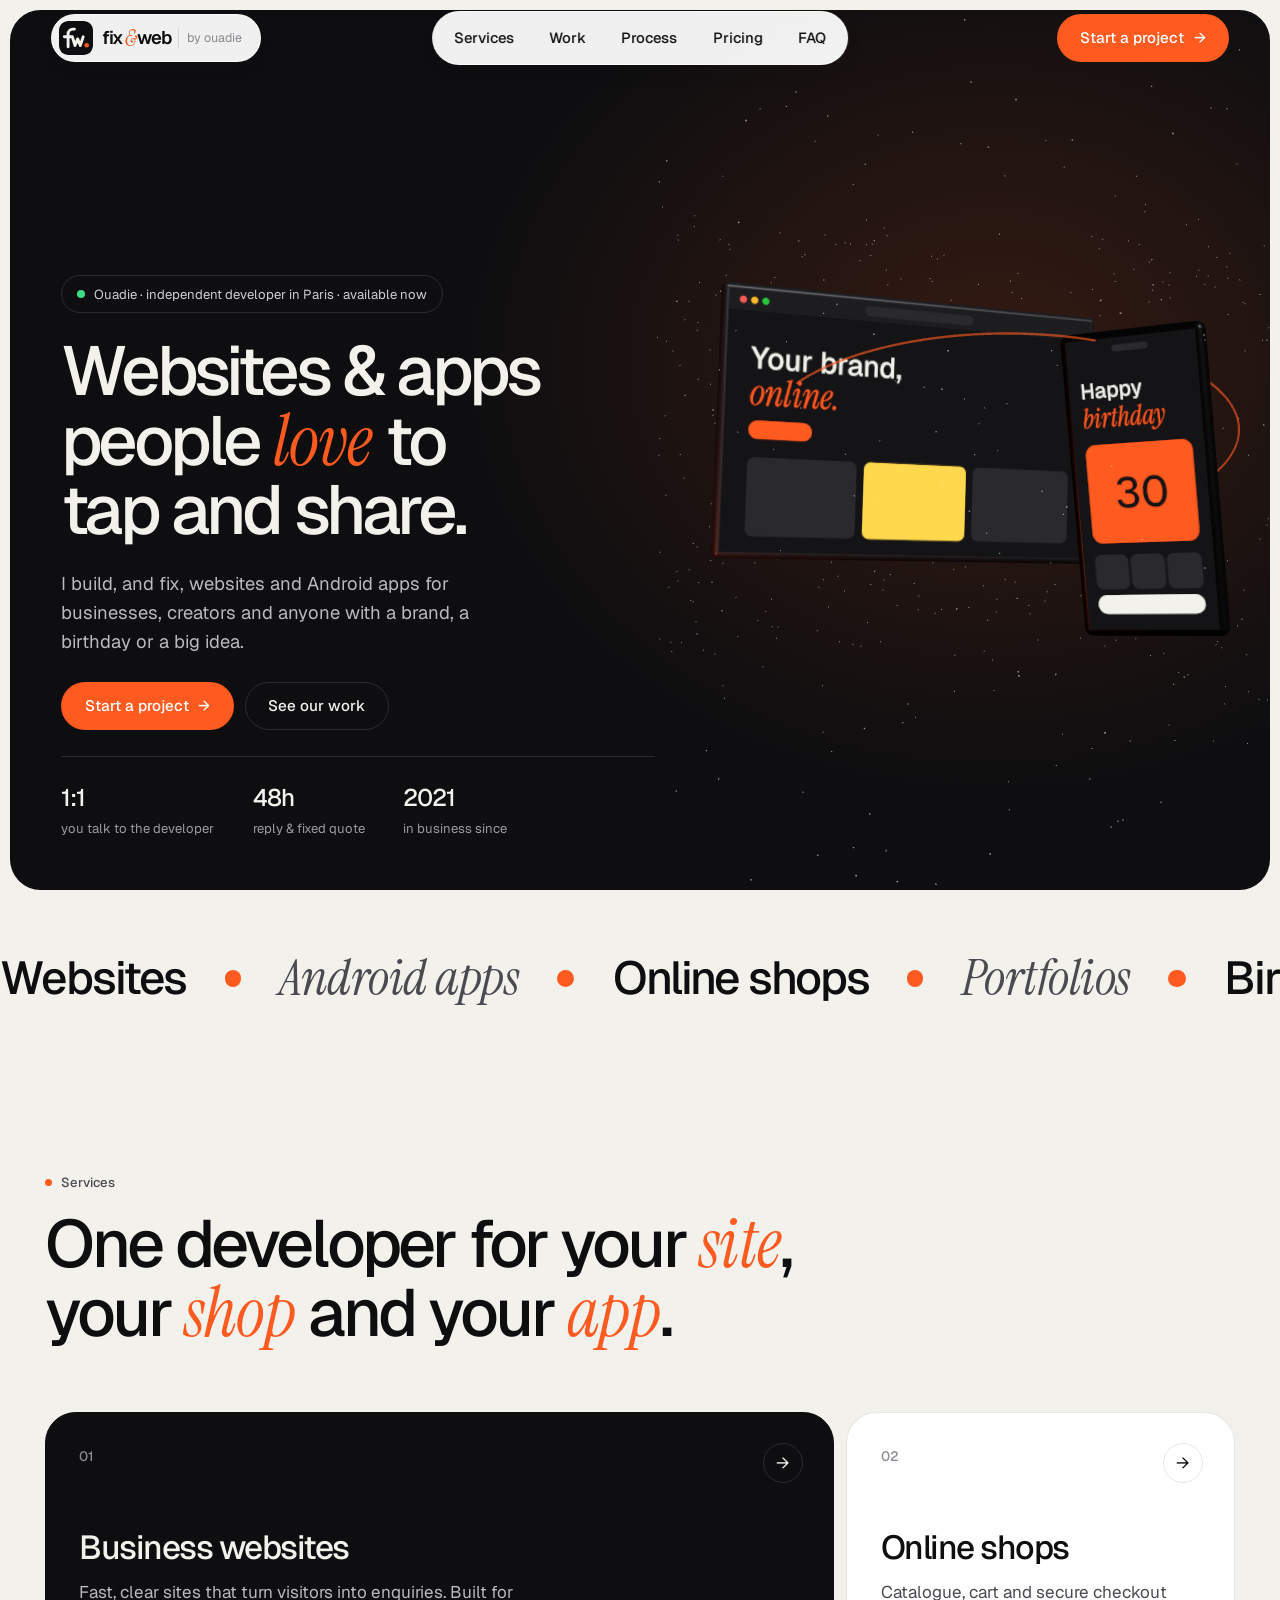
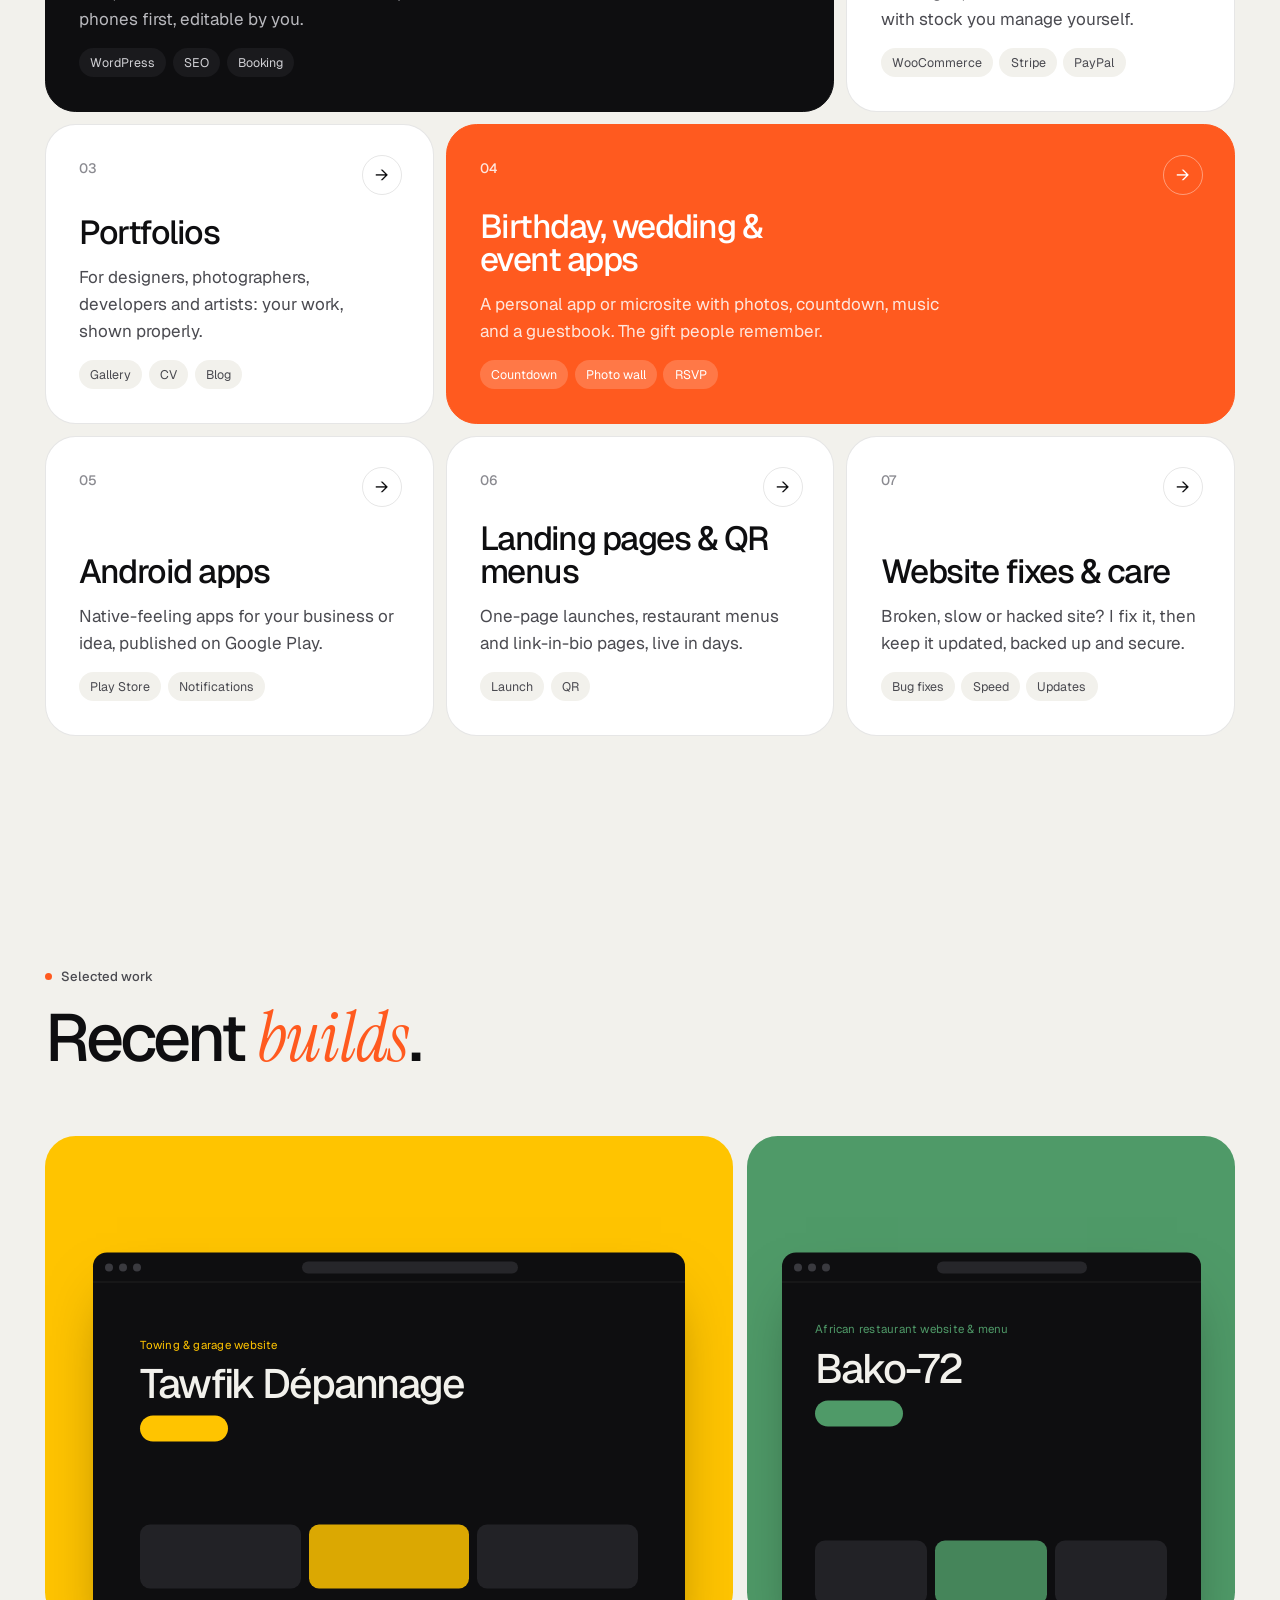
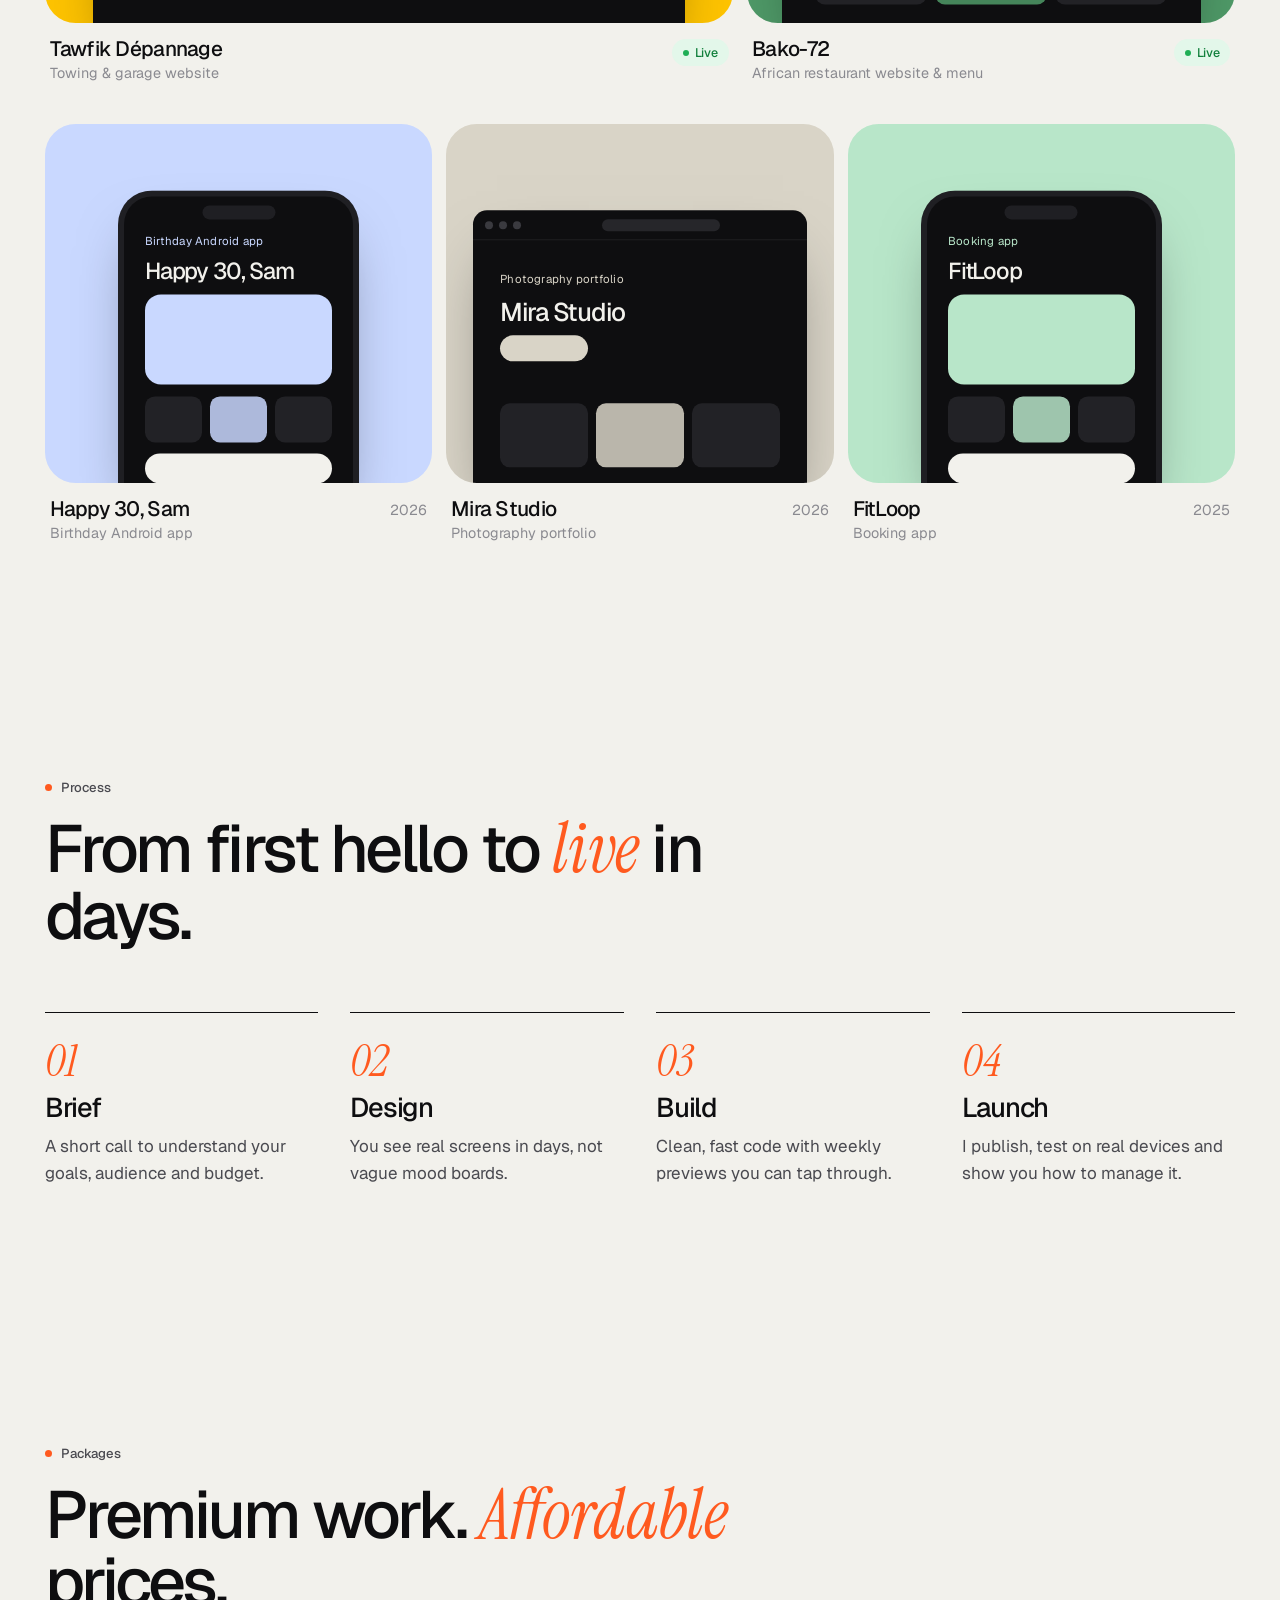
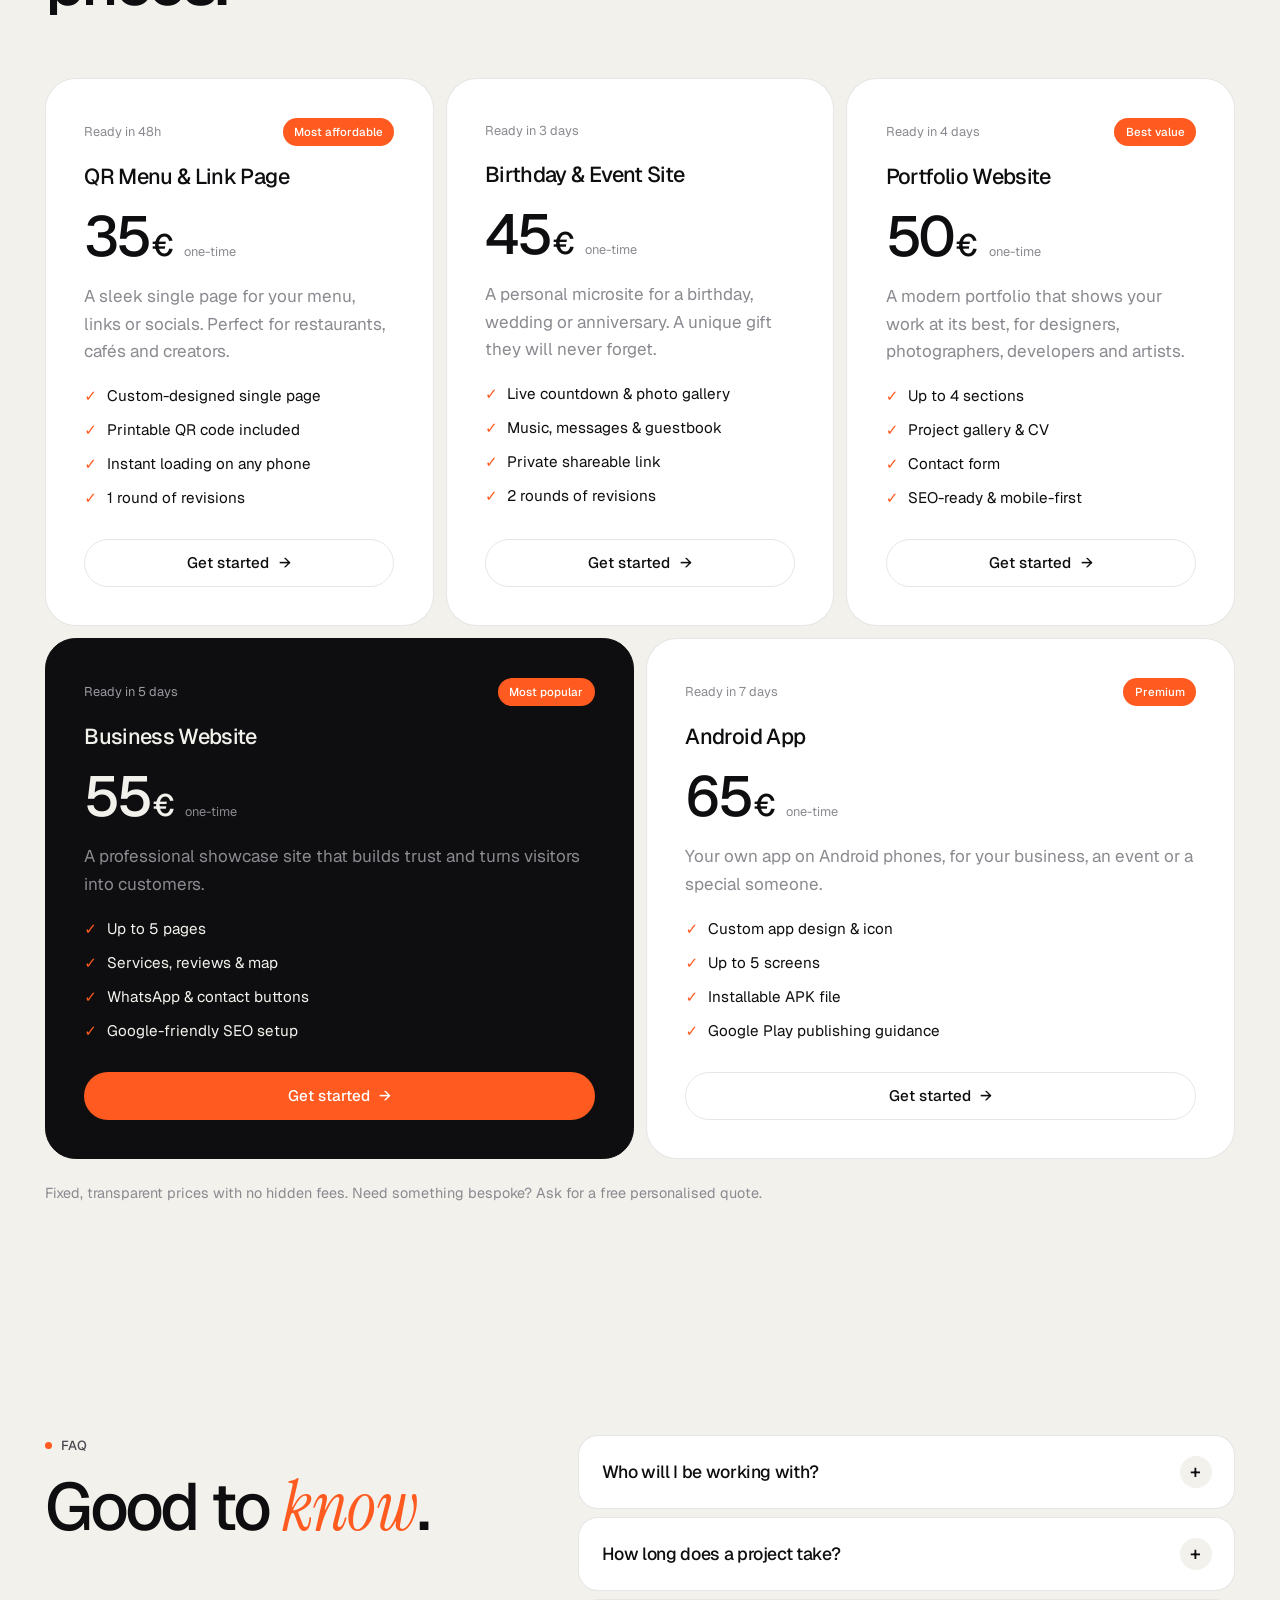
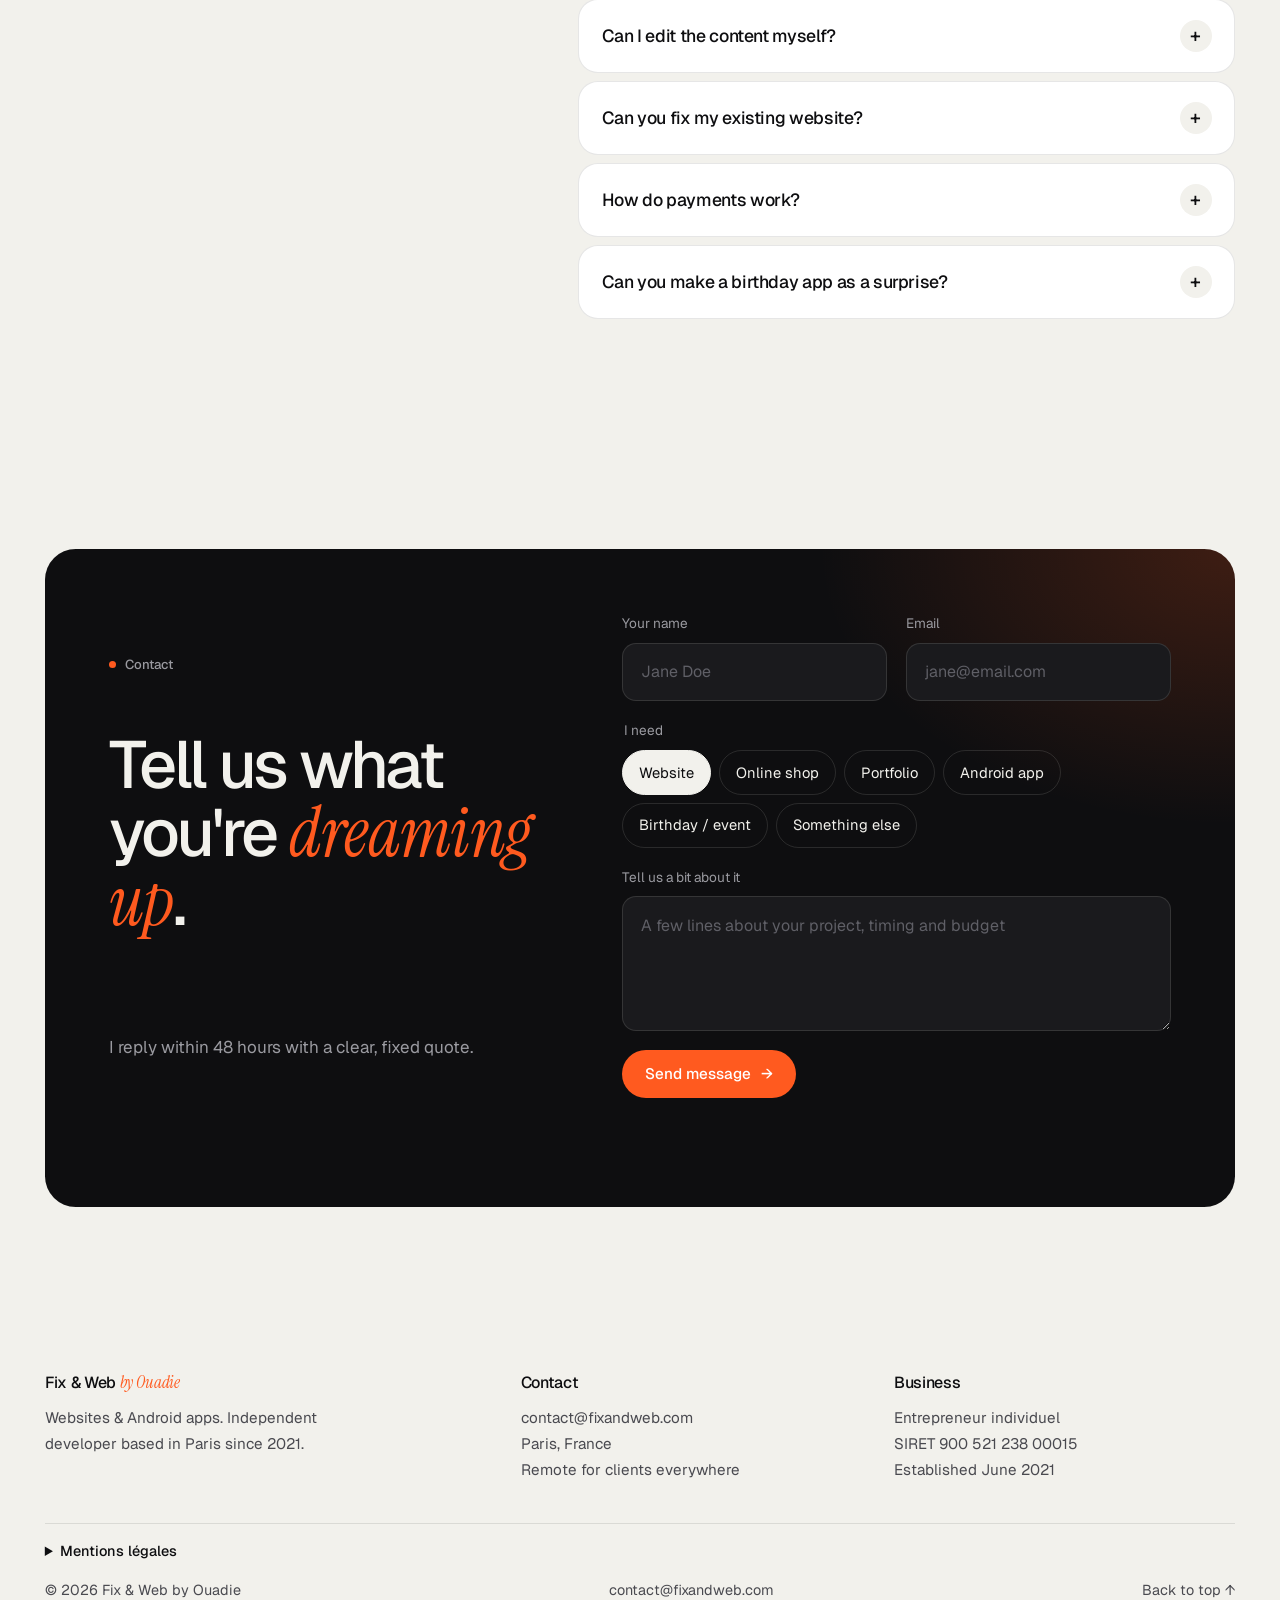
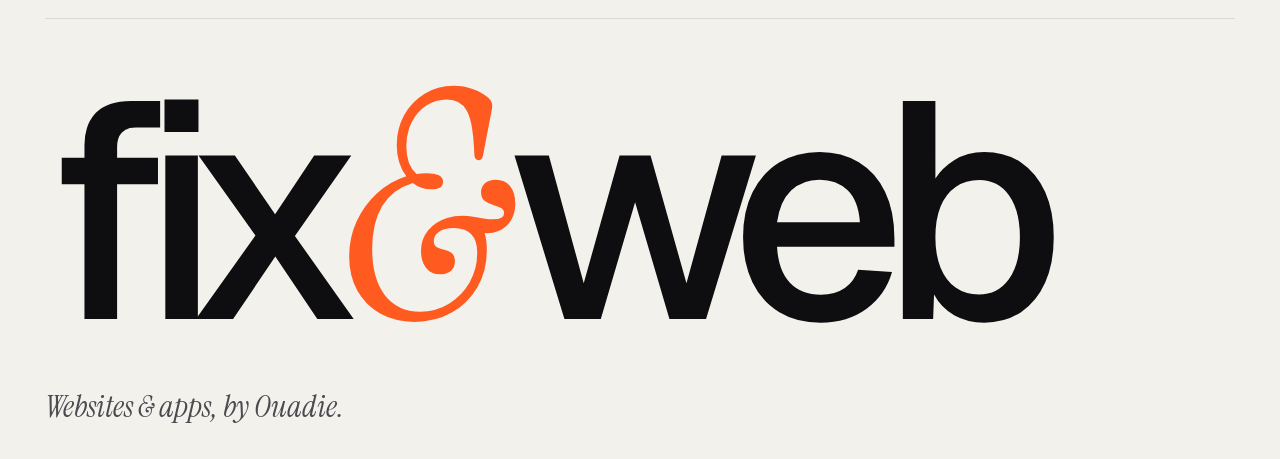
==== commit b3dec4dd: "Deploy 41d57a326d4eed64b8cf4efcffb326e6f00e44aa hakim2023/fix-and-web@41d57a326d4eed64b8cf4efcffb326" ====
--- a/index.html
+++ b/index.html
@@ -38,7 +38,7 @@
   <link rel="preconnect" href="https://fonts.googleapis.com" />
   <link rel="preconnect" href="https://fonts.gstatic.com" crossorigin />
   <link href="https://fonts.googleapis.com/css2?family=Geist:wght@400;500;600&family=Instrument+Serif:ital@0;1&display=swap" rel="stylesheet" />
-  <script type="module" crossorigin src="/assets/index-CrKNdCup.js"></script>
+  <script type="module" crossorigin src="/assets/index-C45kCEJd.js"></script>
   <link rel="stylesheet" crossorigin href="/assets/index-D36lUZbJ.css">
 </head>
 <body>
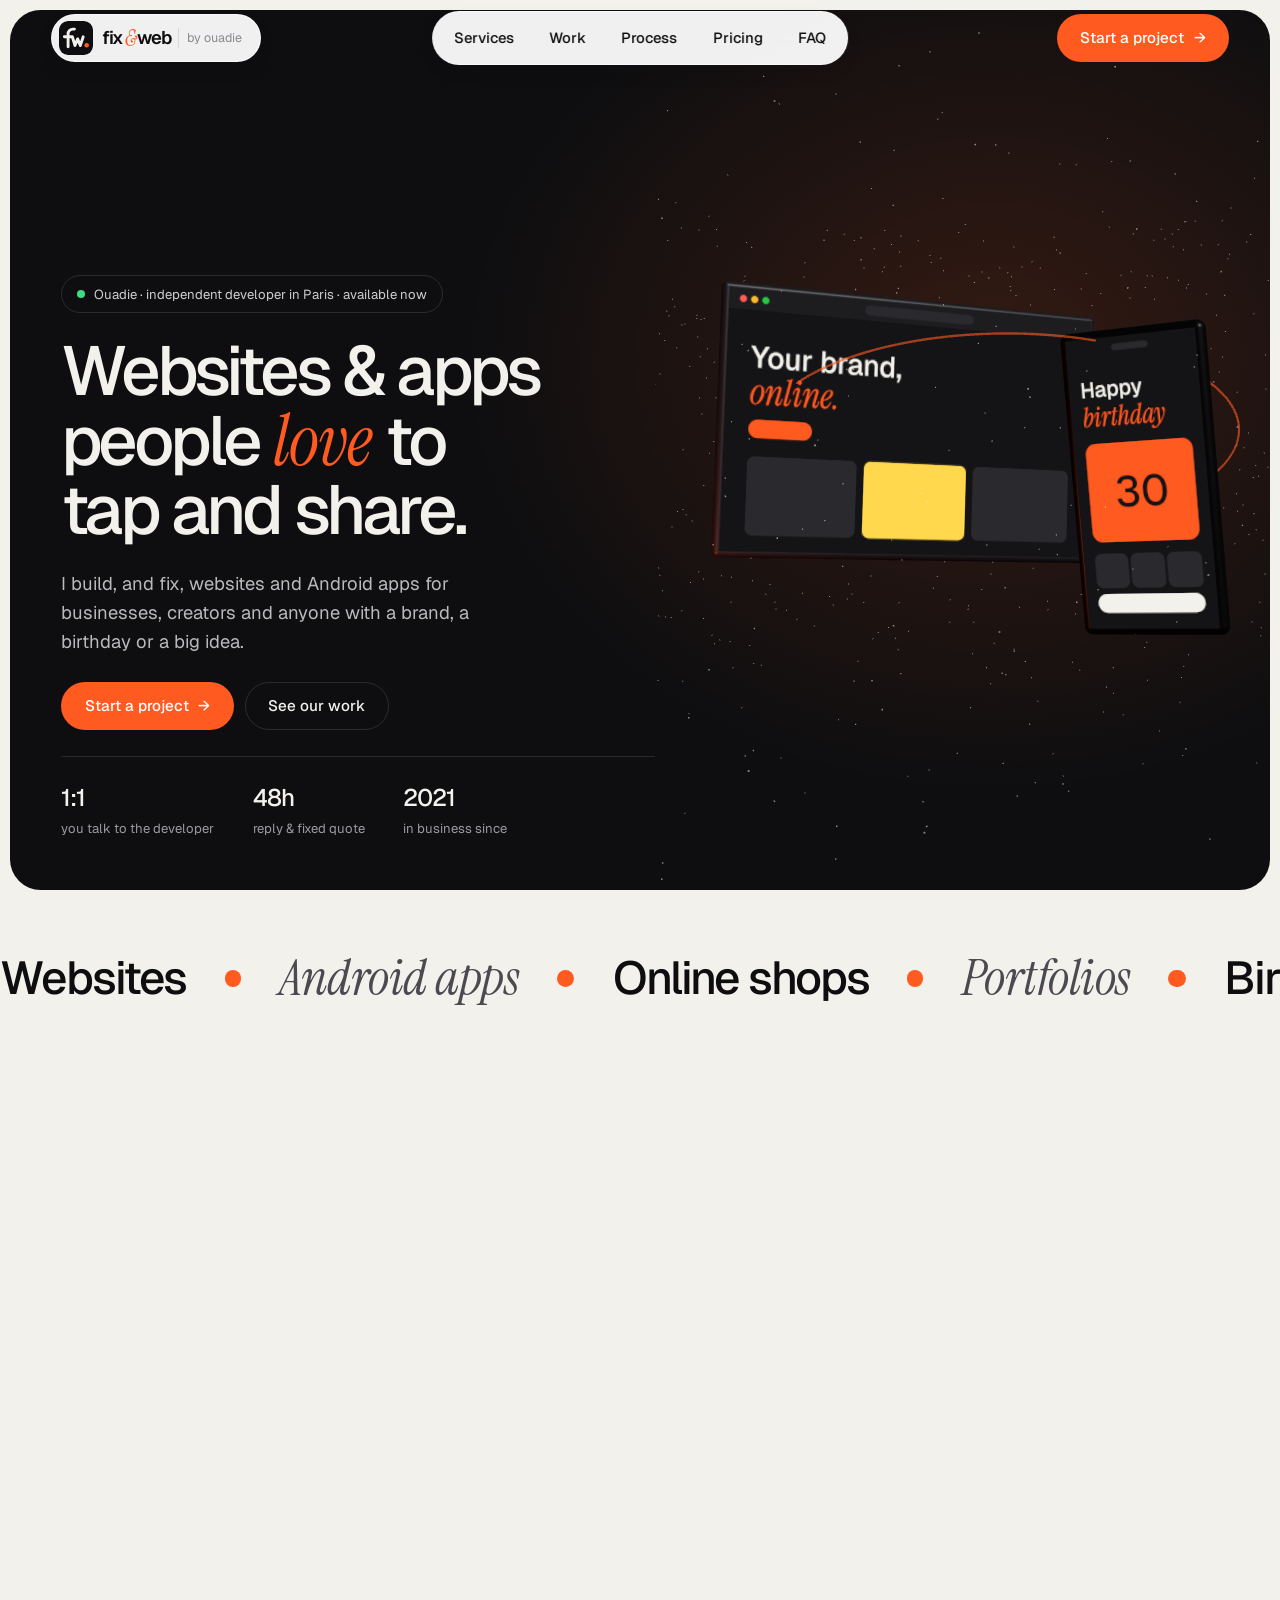
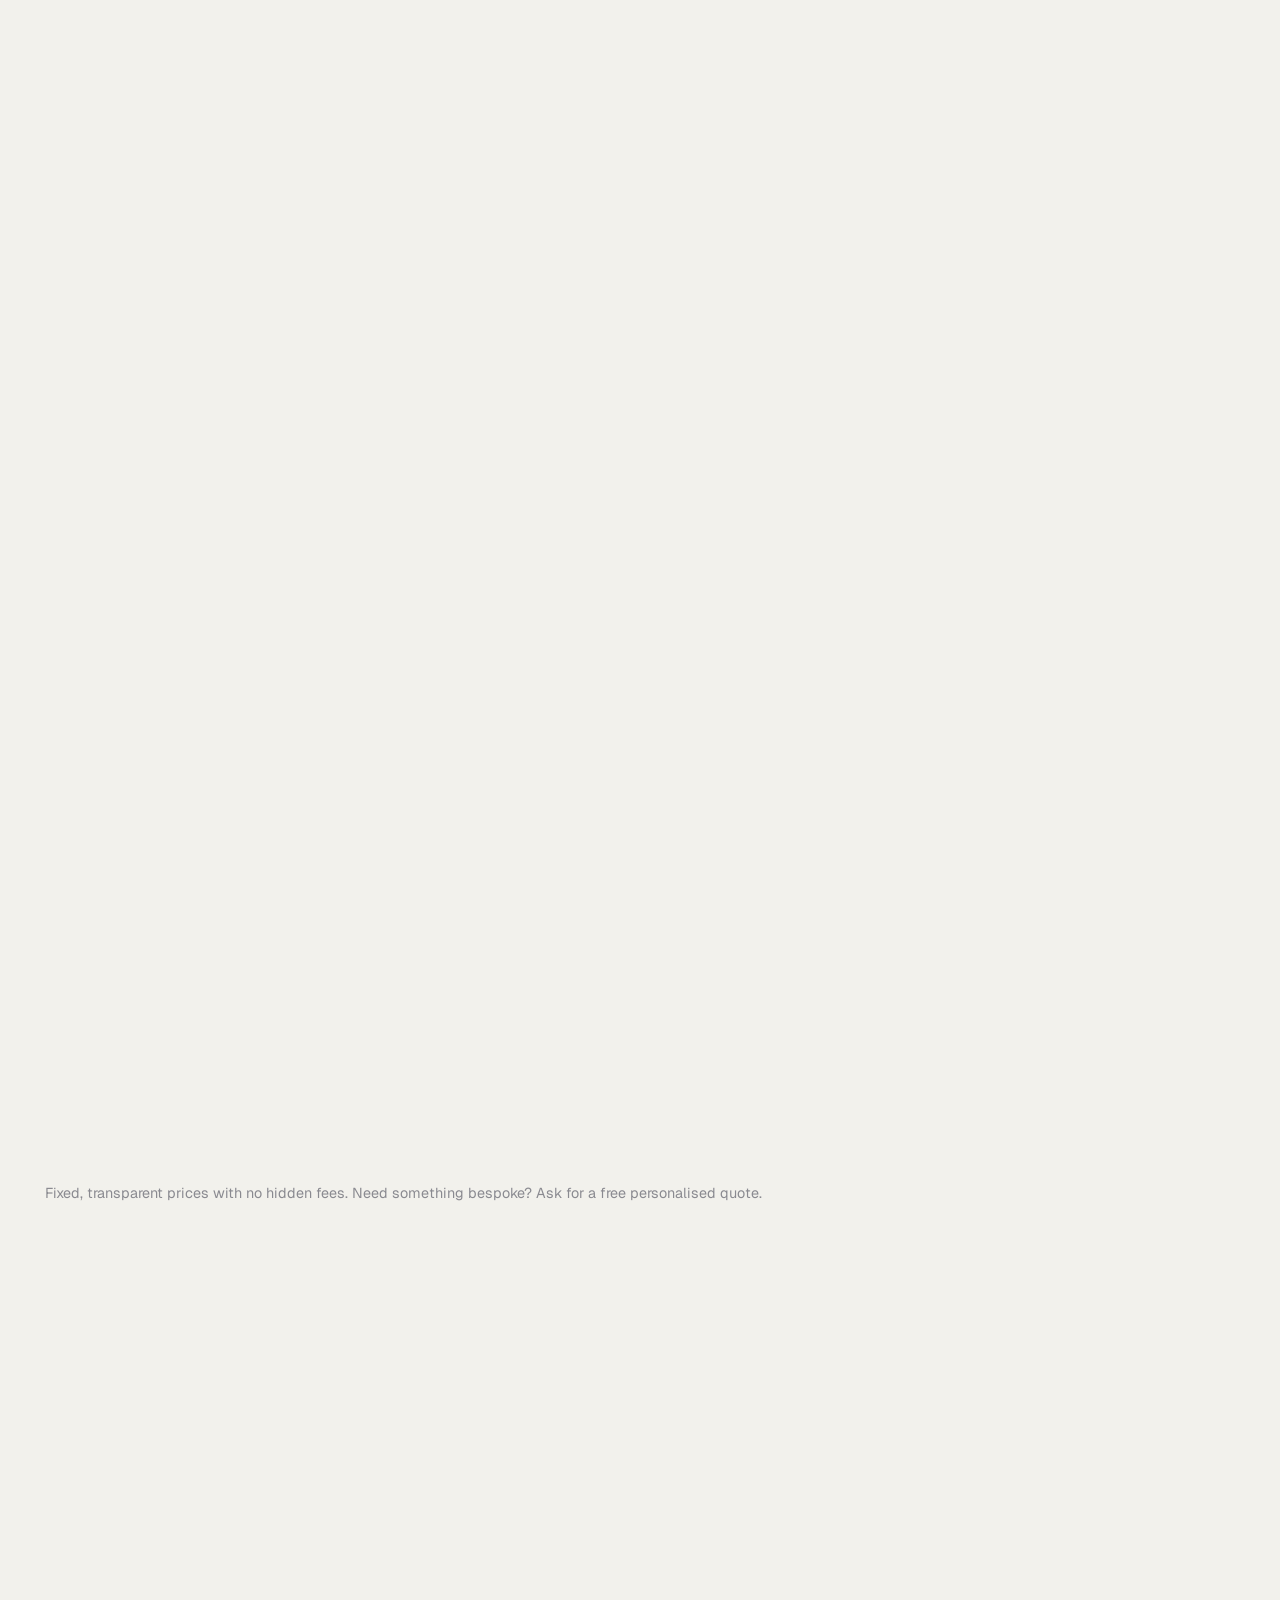
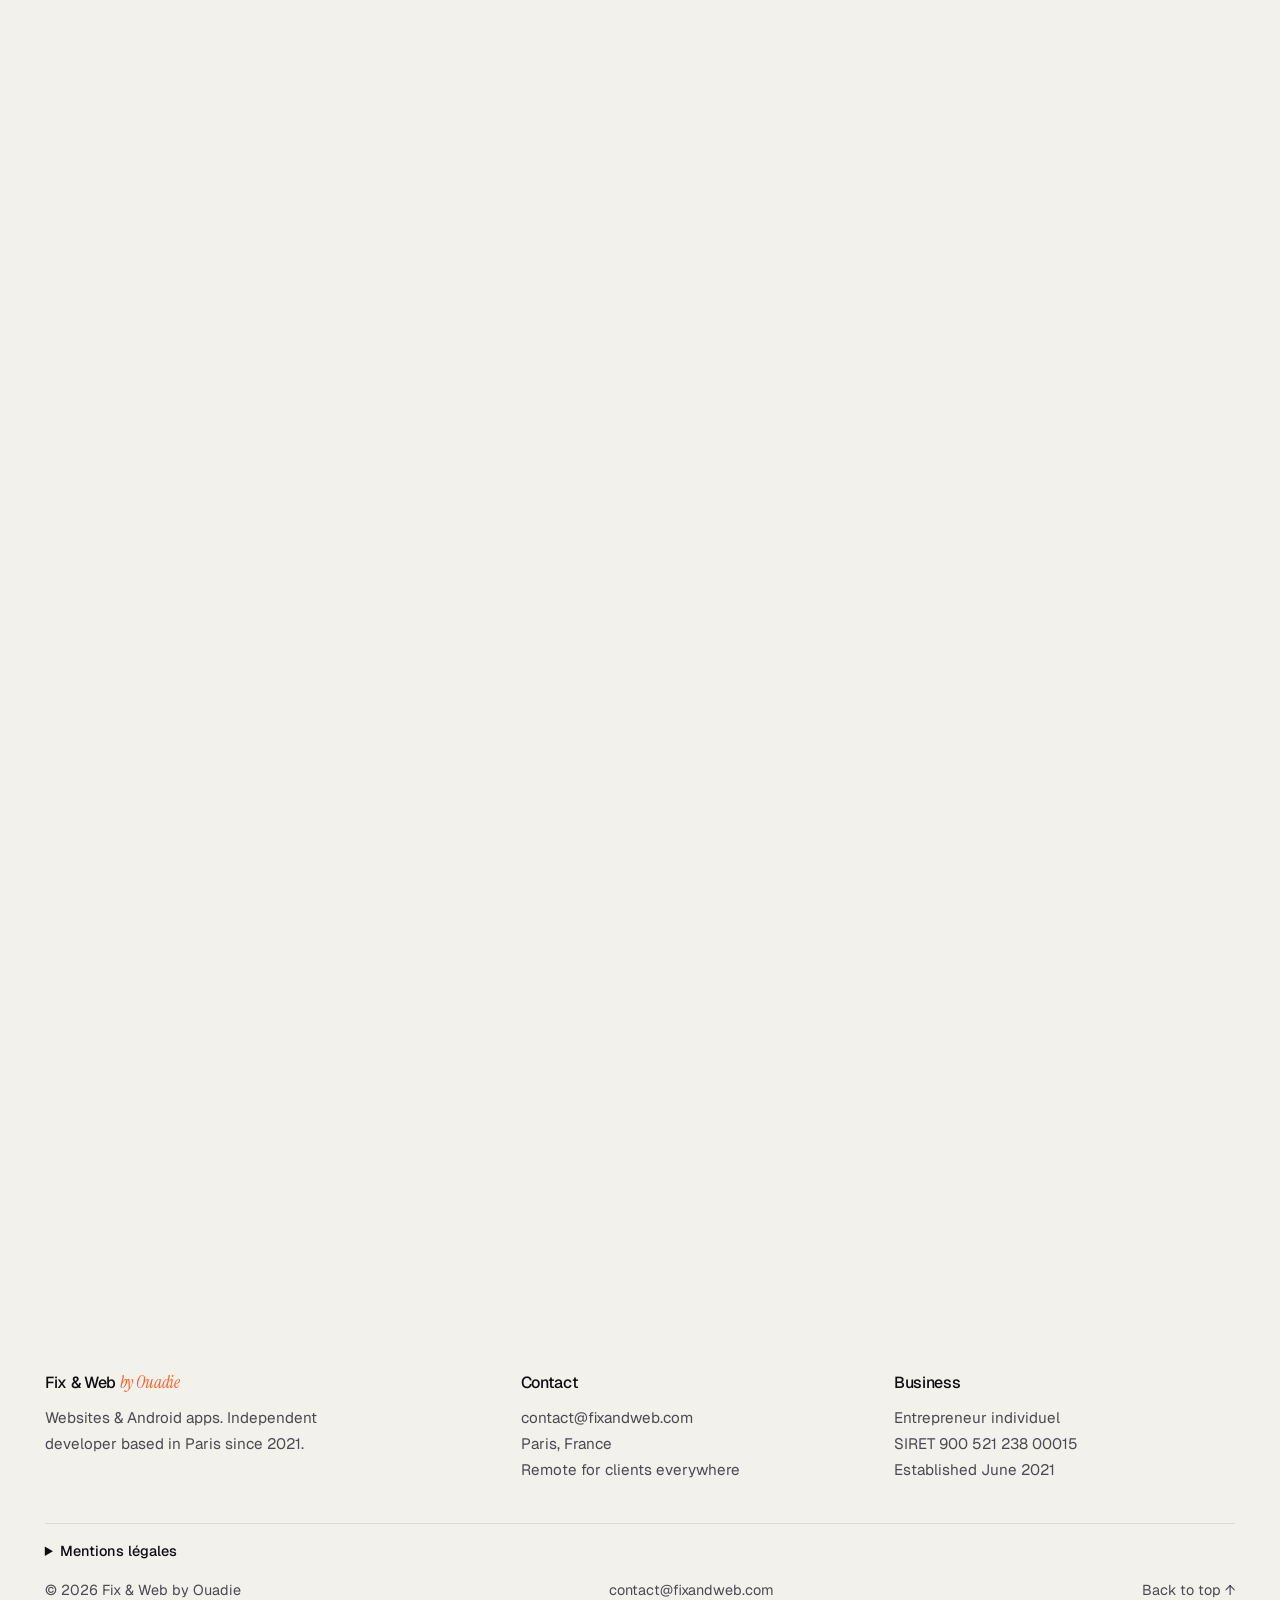
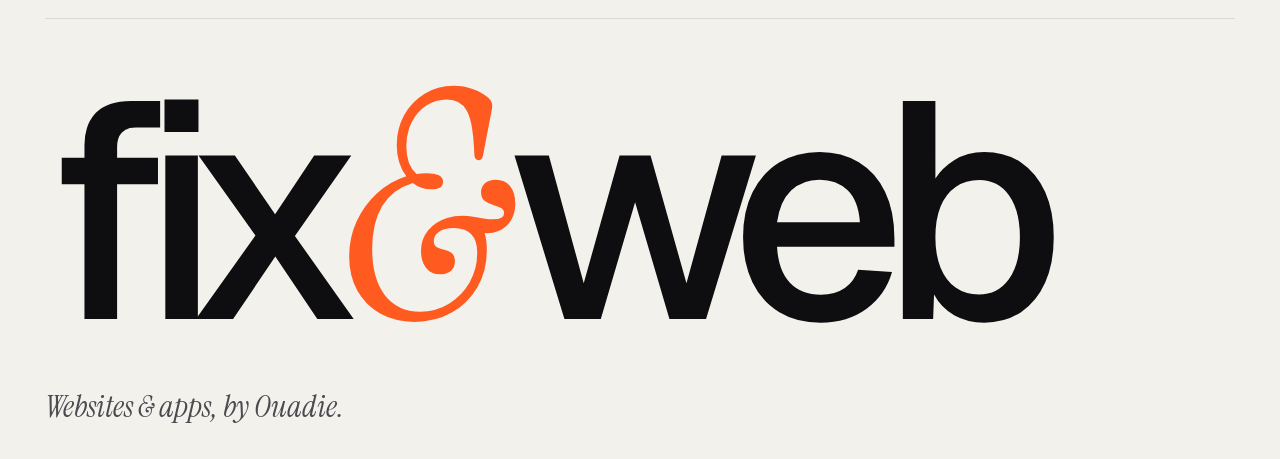
==== commit 7c292dee: "Deploy 696f334fcbc6313290ab428f8058bfec238656eb hakim2023/fix-and-web@696f334fcbc6313290ab428f8058bf" ====
--- a/index.html
+++ b/index.html
@@ -38,7 +38,7 @@
   <link rel="preconnect" href="https://fonts.googleapis.com" />
   <link rel="preconnect" href="https://fonts.gstatic.com" crossorigin />
   <link href="https://fonts.googleapis.com/css2?family=Geist:wght@400;500;600&family=Instrument+Serif:ital@0;1&display=swap" rel="stylesheet" />
-  <script type="module" crossorigin src="/assets/index-C45kCEJd.js"></script>
+  <script type="module" crossorigin src="/assets/index-vFTPr3iJ.js"></script>
   <link rel="stylesheet" crossorigin href="/assets/index-D36lUZbJ.css">
 </head>
 <body>
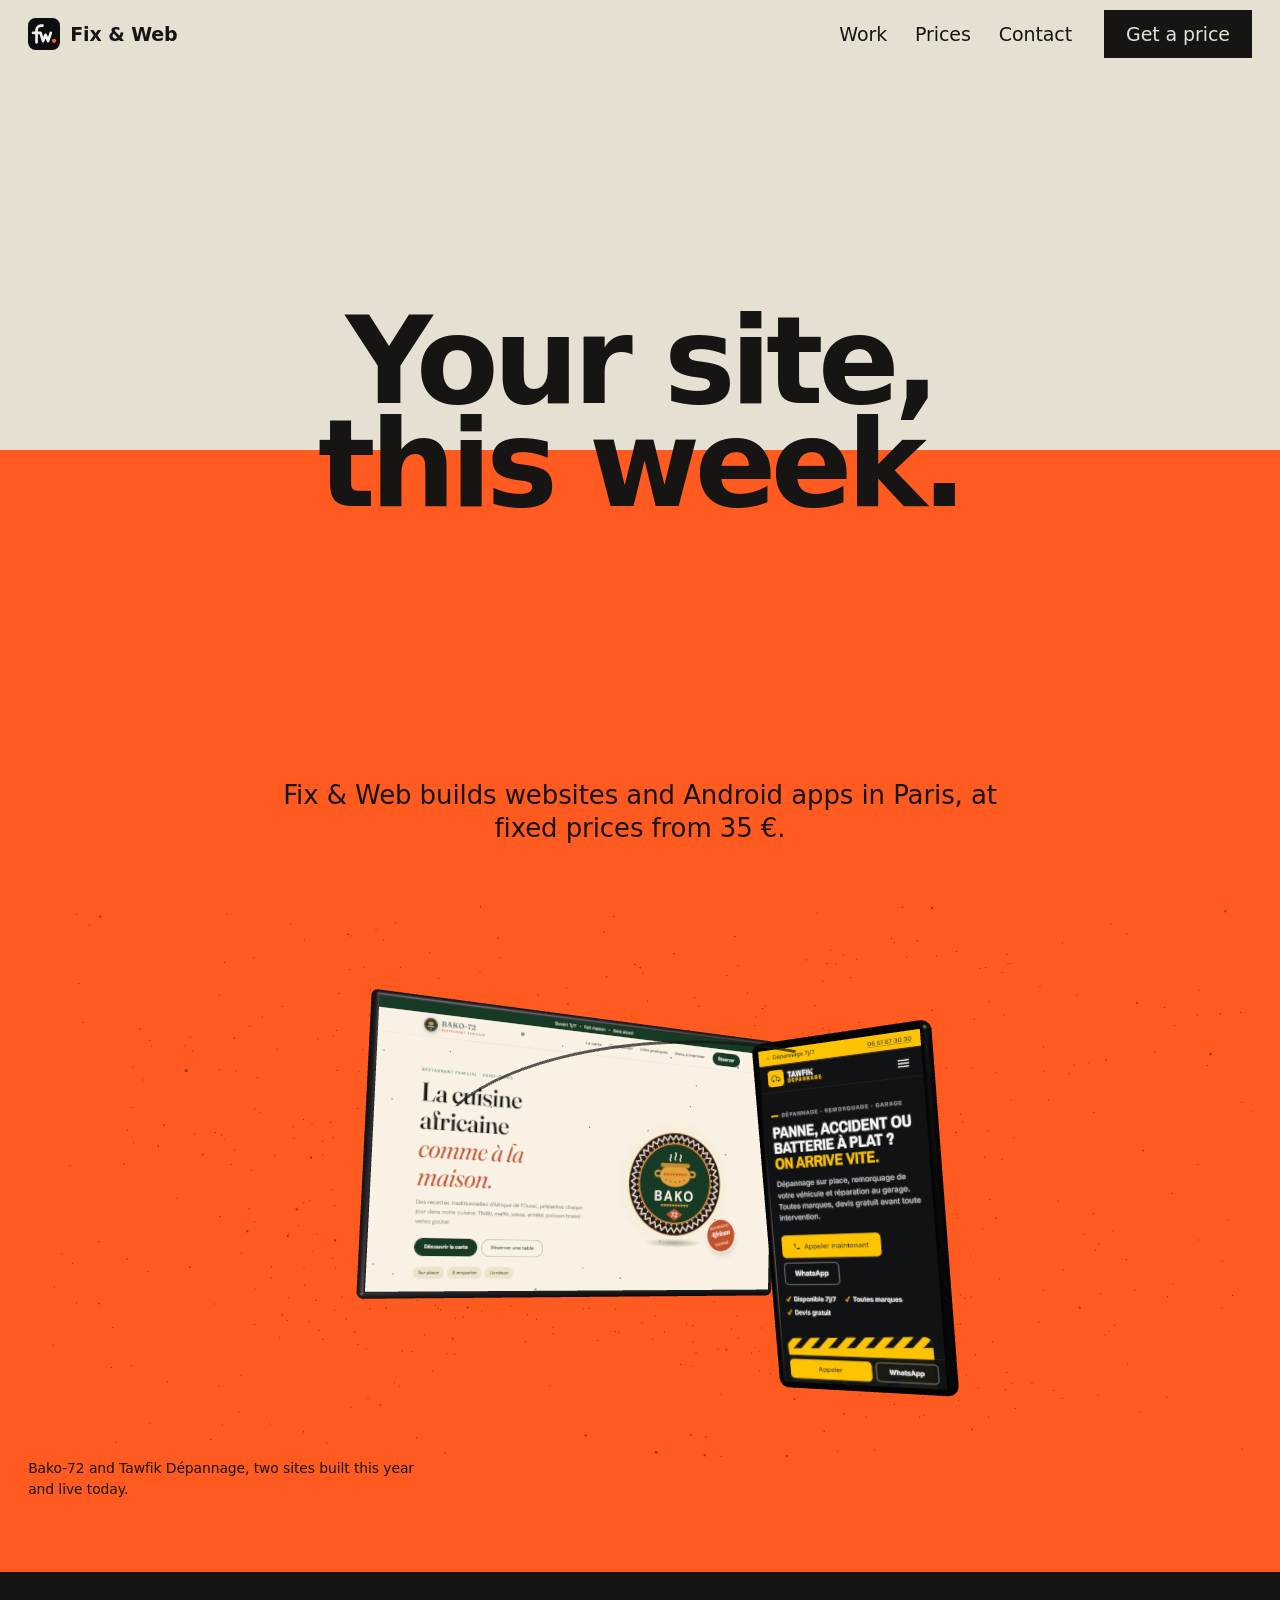
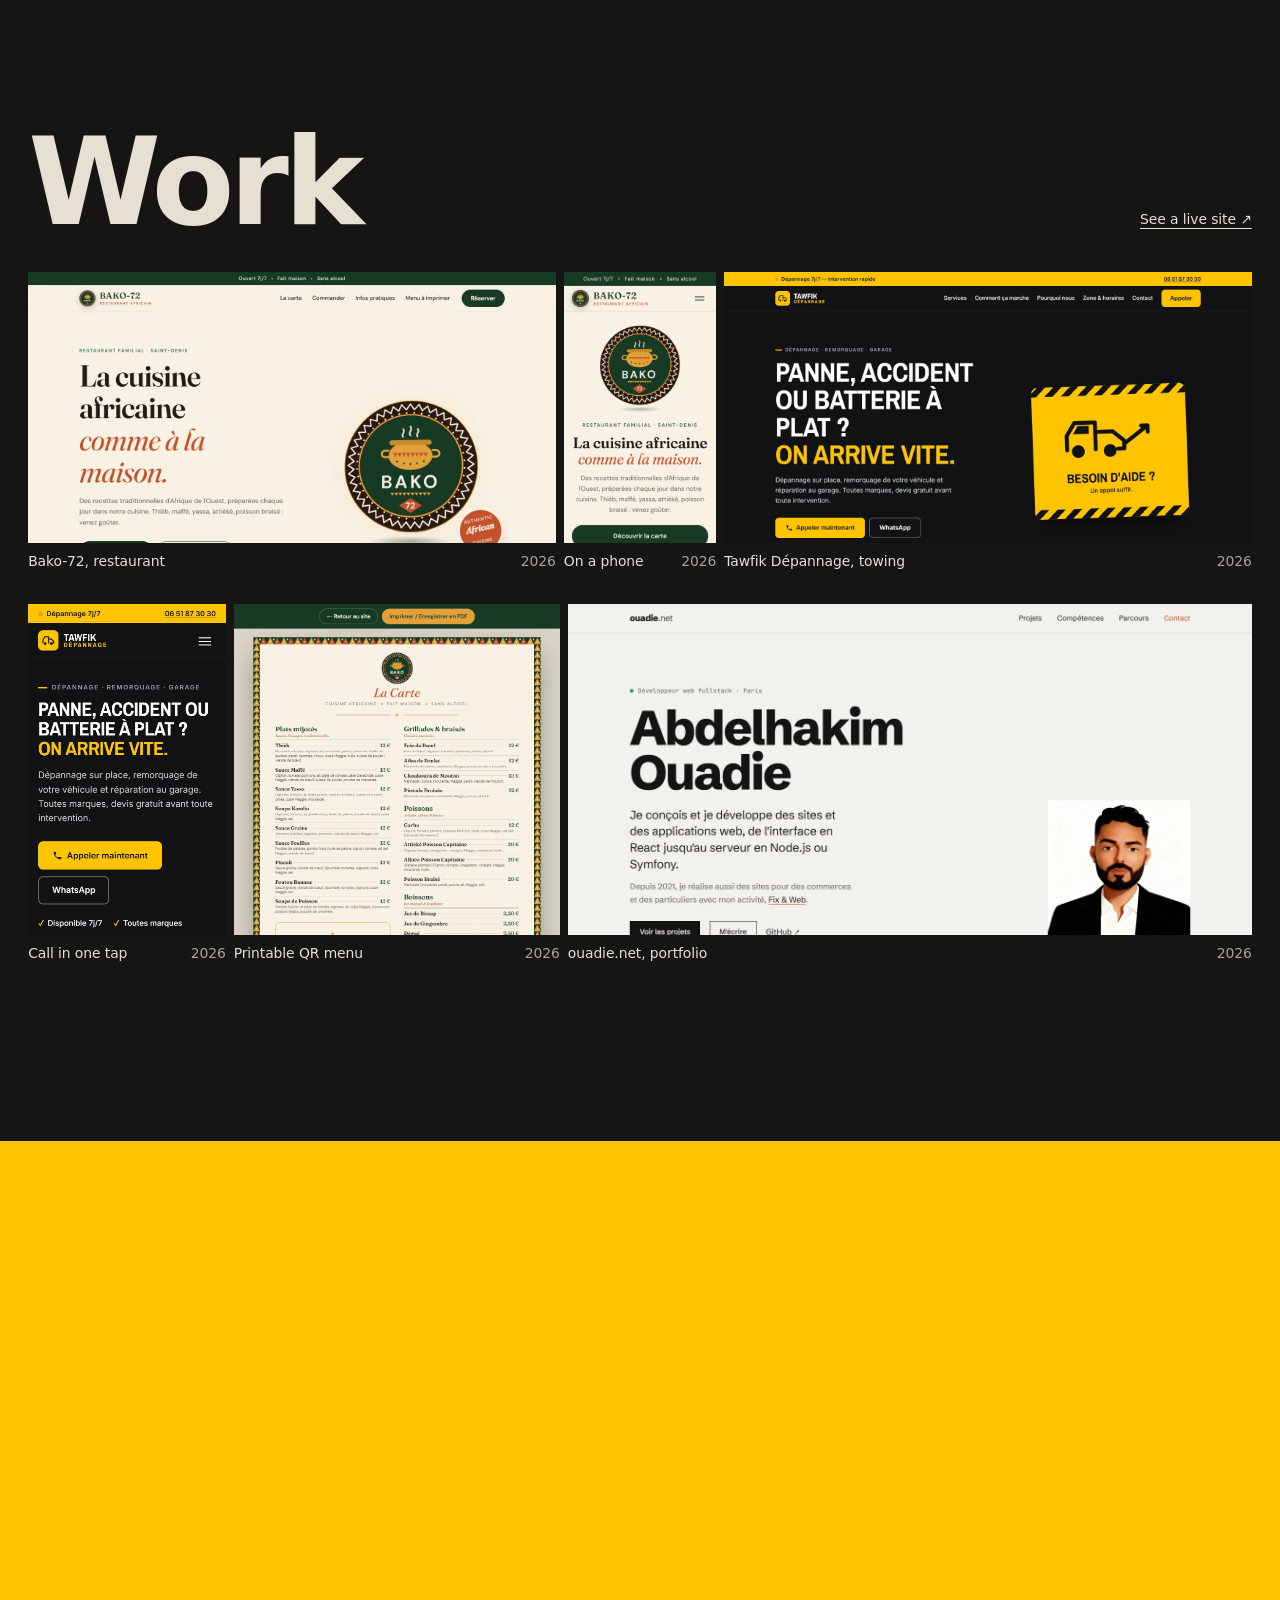
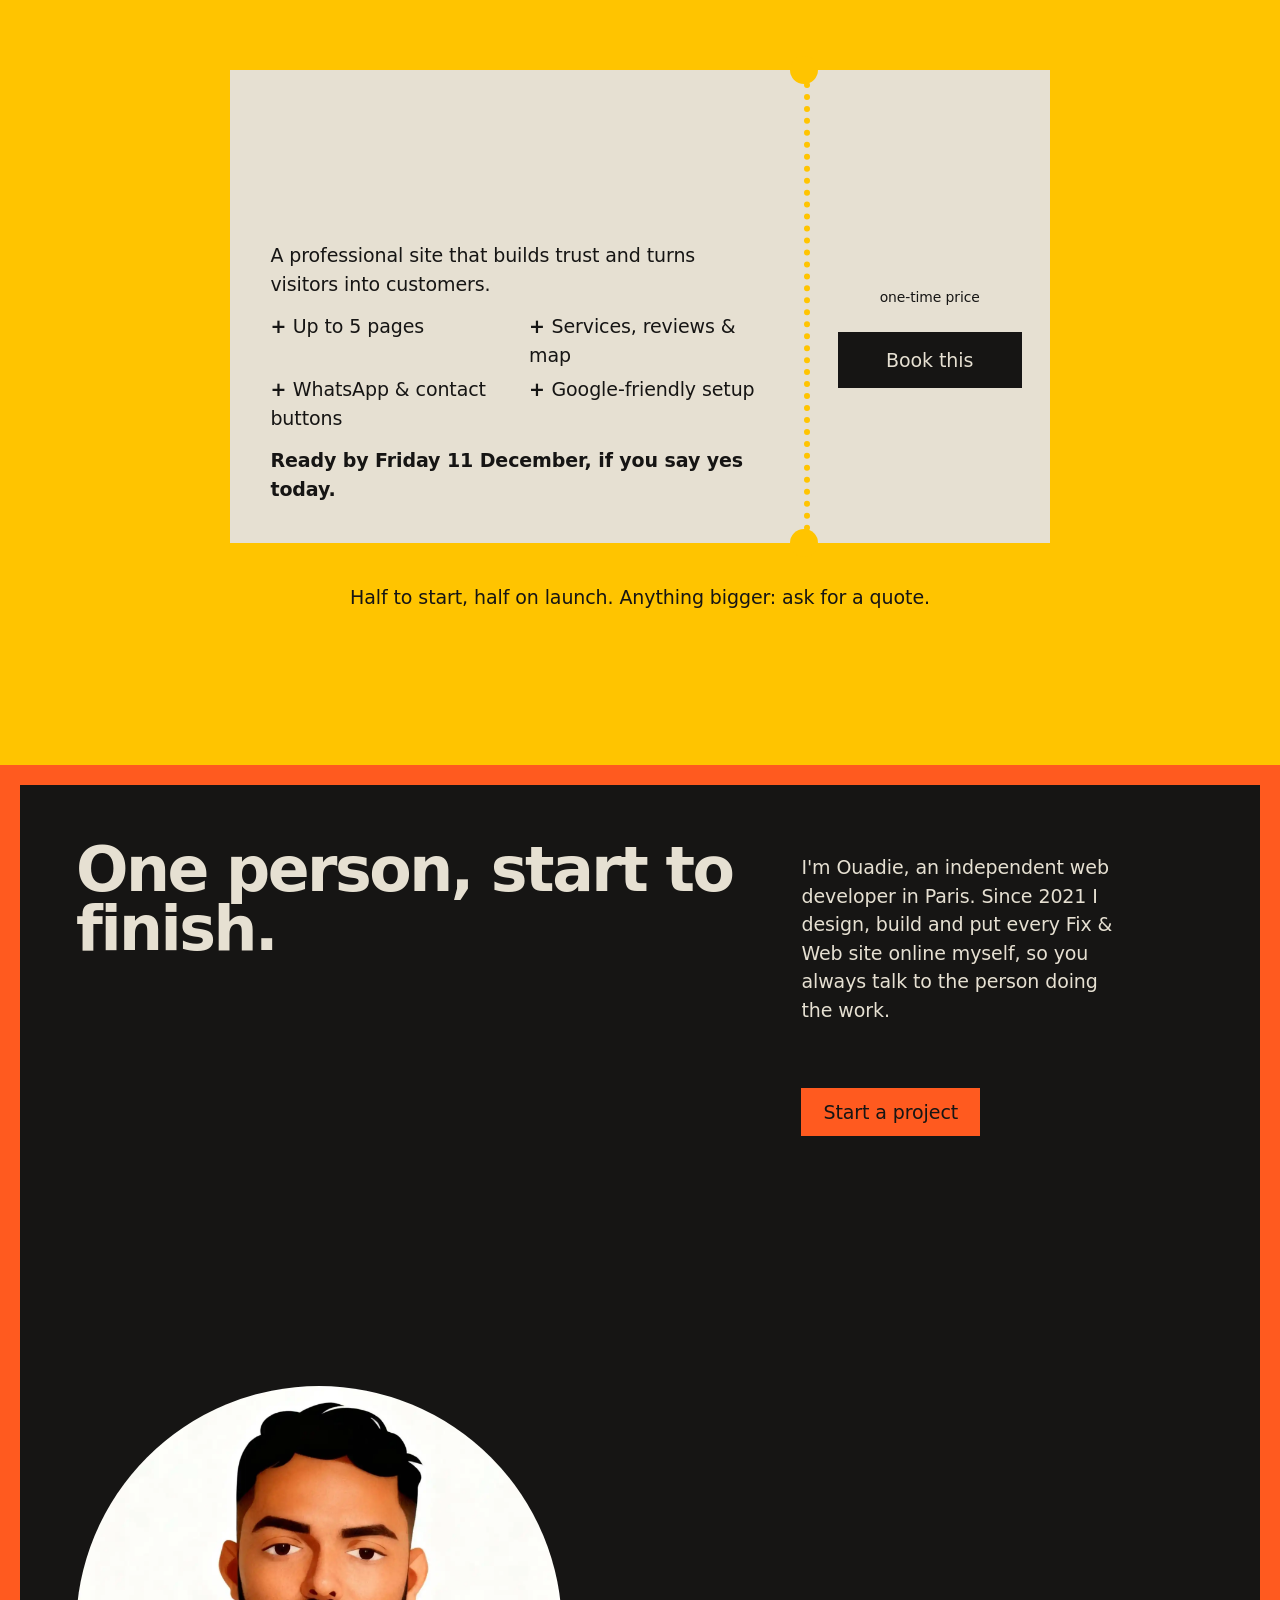
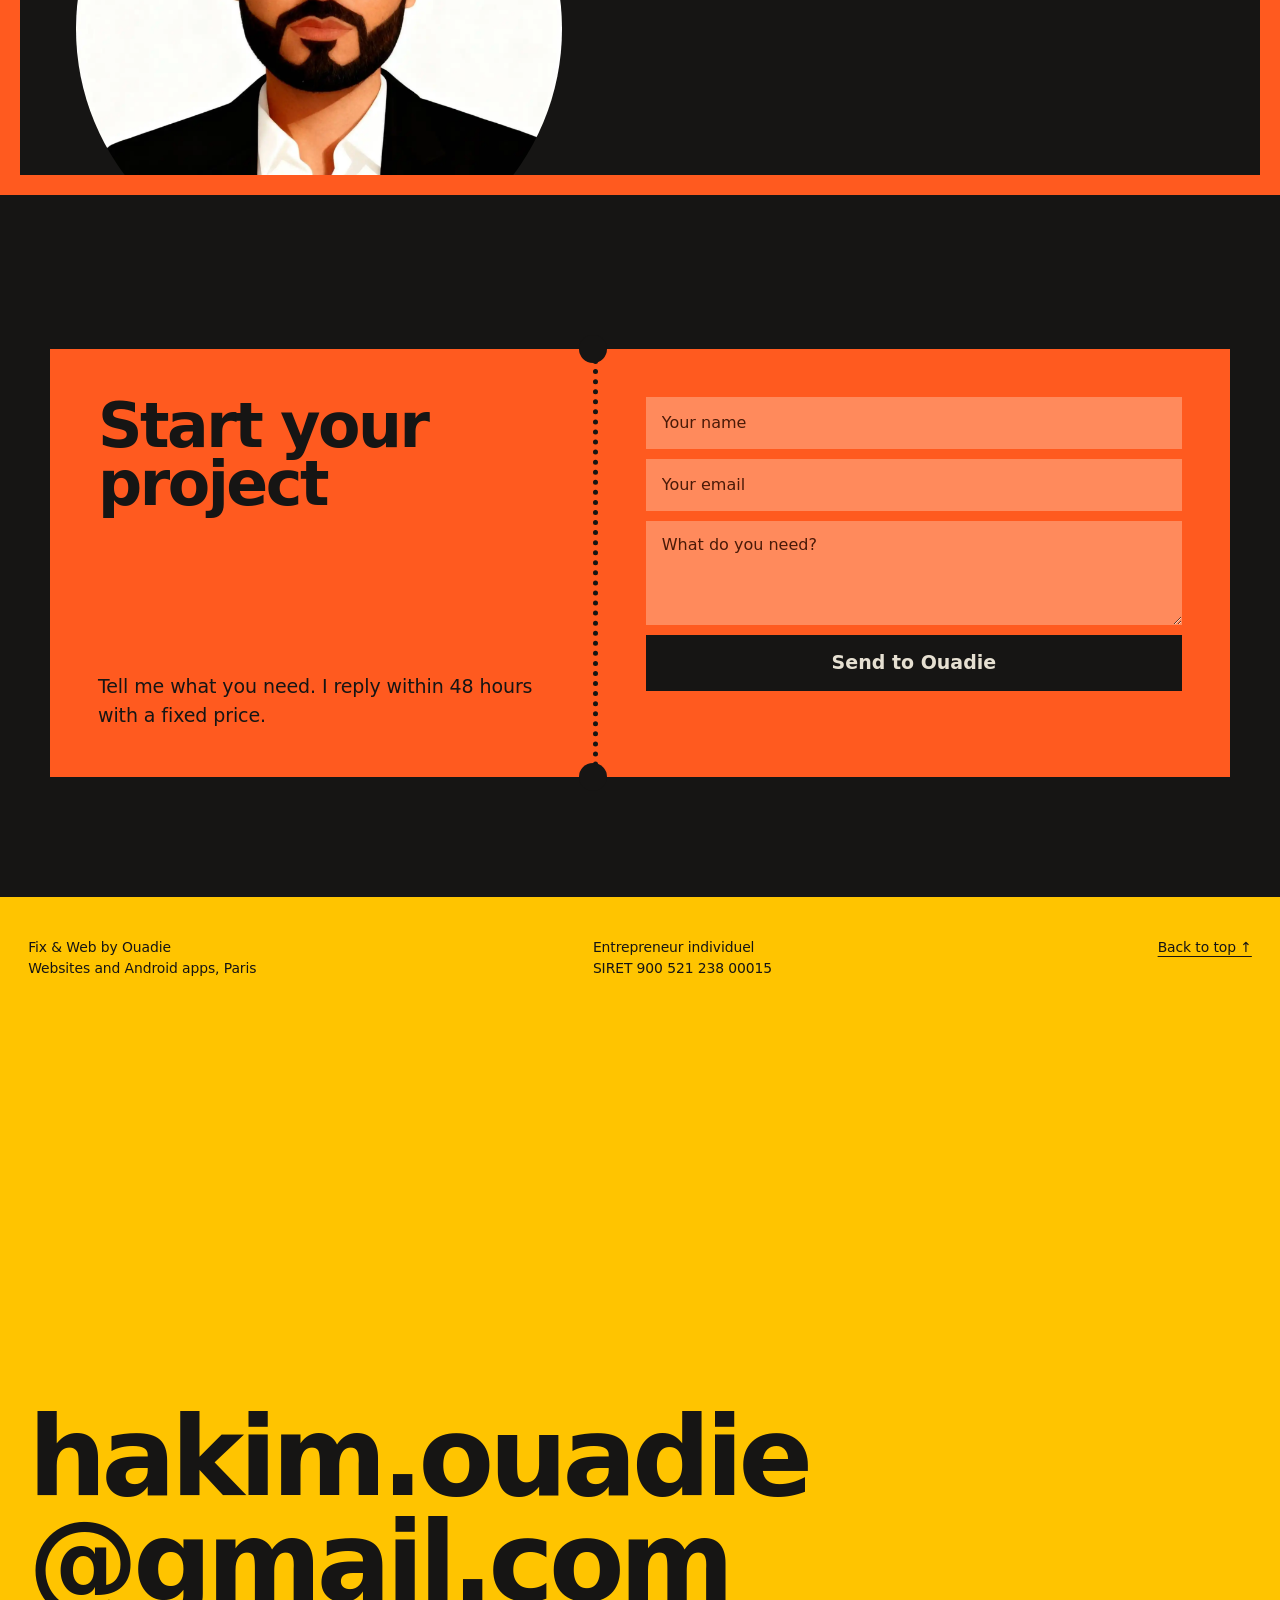
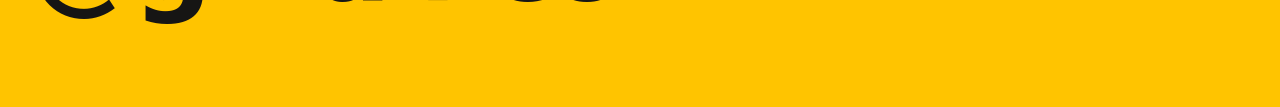
==== commit 5931e64b: "Deploy ac5f25bc40388fe262fbeaba785af3032bb4b86b hakim2023/fix-and-web@ac5f25bc40388fe262fbeaba785af3" ====
--- a/index.html
+++ b/index.html
@@ -3,7 +3,7 @@
 <head>
   <meta charset="UTF-8" />
   <meta name="viewport" content="width=device-width, initial-scale=1, viewport-fit=cover" />
-  <meta name="theme-color" content="#f2f1ec" />
+  <meta name="theme-color" content="#e6e0d2" />
   <!-- icons: browsers, iOS/iPadOS, Android/PWA, Windows -->
   <link rel="icon" href="/favicon.ico" sizes="48x48" />
   <link rel="icon" href="/favicon.svg" type="image/svg+xml" />
@@ -16,15 +16,15 @@
   <!-- social sharing preview -->
   <meta property="og:type" content="website" />
   <meta property="og:site_name" content="Fix & Web by Ouadie" />
-  <meta property="og:title" content="Fix & Web by Ouadie — Websites & Android apps" />
-  <meta property="og:description" content="Websites and Android apps for businesses, creators and anyone with a brand, a birthday or a big idea." />
+  <meta property="og:title" content="Fix & Web by Ouadie — Websites & Android apps at fixed prices" />
+  <meta property="og:description" content="Websites and Android apps built in Paris by one developer, at fixed prices from 35 €, ready in days." />
   <meta property="og:url" content="https://hakim2023.github.io/" />
   <meta property="og:image" content="https://hakim2023.github.io/og-image.png" />
   <meta property="og:image:width" content="1200" />
   <meta property="og:image:height" content="630" />
   <meta name="twitter:card" content="summary_large_image" />
-  <title>Fix & Web by Ouadie — Websites & Android apps</title>
-  <meta name="description" content="Fix & Web by Ouadie: independent developer building and fixing websites and Android apps for businesses, creators and people with a story to tell: portfolios, shops, birthday and wedding apps." />
+  <title>Fix & Web by Ouadie — Websites & Android apps at fixed prices</title>
+  <meta name="description" content="Fix & Web by Ouadie builds websites and Android apps in Paris at fixed prices from 35 €, ready in two to seven days: business sites, portfolios, QR menus, birthday and event sites." />
   <script type="application/ld+json">
   {
     "@context": "https://schema.org",
@@ -32,183 +32,166 @@
     "name": "Fix & Web by Ouadie",
     "foundingDate": "2021-06-16",
     "areaServed": "FR",
-    "description": "Websites and Android apps for businesses and individuals."
+    "address": { "@type": "PostalAddress", "addressLocality": "Paris", "addressCountry": "FR" },
+    "priceRange": "35 € – 65 €",
+    "description": "Websites and Android apps for businesses and individuals, at fixed prices."
   }
   </script>
-  <link rel="preconnect" href="https://fonts.googleapis.com" />
-  <link rel="preconnect" href="https://fonts.gstatic.com" crossorigin />
-  <link href="https://fonts.googleapis.com/css2?family=Geist:wght@400;500;600&family=Instrument+Serif:ital@0;1&display=swap" rel="stylesheet" />
-  <script type="module" crossorigin src="/assets/index-vFTPr3iJ.js"></script>
-  <link rel="stylesheet" crossorigin href="/assets/index-D36lUZbJ.css">
+  <link rel="preconnect" href="https://api.fontshare.com" />
+  <link rel="preconnect" href="https://cdn.fontshare.com" crossorigin />
+  <link href="https://api.fontshare.com/v2/css?f[]=switzer@400,500,600&display=swap" rel="stylesheet" />
+  <script type="module" crossorigin src="/assets/index-nFFxKIsl.js"></script>
+  <link rel="stylesheet" crossorigin href="/assets/index-CWjVmdv6.css">
 </head>
 <body>
-  <div class="loader" id="loader" aria-live="polite">
-    <div class="loader__top"><span class="loader__brand"><img src="/logo.svg" width="28" height="28" alt="" />Fix &amp; Web</span></div>
-    <div class="loader__count"><span id="loaderCount">0</span><sup>%</sup></div>
-    <div class="loader__bar"><i id="loaderBar"></i></div>
-  </div>
+  <a class="skip" href="#work">Skip to the work</a>
 
-  <header class="nav" id="nav">
-    <a href="#top" class="nav__logo pill" aria-label="Fix & Web by Ouadie, back to top"><img class="nav__mark" src="/logo.svg" width="34" height="34" alt="" />fix<em>&amp;</em>web<small>by ouadie</small></a>
-    <nav class="nav__links pill" aria-label="Primary">
-      <a href="#services">Services</a>
-      <a href="#work">Work</a>
-      <a href="#process">Process</a>
-      <a href="#pricing">Pricing</a>
-      <a href="#faq">FAQ</a>
-    </nav>
-    <a href="#contact" class="btn btn--accent nav__cta">Start a project <b>→</b></a>
-    <button class="burger pill" id="burger" aria-controls="menu" aria-expanded="false" aria-label="Open menu">
-      <span class="burger__label" id="burgerLabel">Menu</span>
-      <span class="burger__lines" aria-hidden="true"><i></i><i></i></span>
-    </button>
+  <!-- ===== Header: takes the colours of the chapter beneath it ===== -->
+  <header class="nav" id="nav" data-field="bone">
+    <div class="frame nav__in">
+      <a href="#top" class="brand" aria-label="Fix & Web, back to top">
+        <img src="/logo.svg" width="32" height="32" alt="" />
+        <span>Fix &amp; Web</span>
+      </a>
+      <nav aria-label="Main">
+        <ul class="nav__links" id="navLinks">
+          <li><a href="#work">Work</a></li>
+          <li><a href="#prices">Prices</a></li>
+          <li><a href="#contact">Contact</a></li>
+        </ul>
+      </nav>
+      <div class="nav__end">
+        <a href="#prices" class="btn btn--ink nav__cta">Get a price</a>
+        <button class="nav__menu" id="navMenu" type="button" aria-expanded="false" aria-controls="navLinks">Menu</button>
+      </div>
+    </div>
   </header>
 
-  <div class="menu" id="menu" aria-hidden="true" inert>
-    <nav class="menu__links" aria-label="Mobile">
-      <a href="#services"><small>01</small>Services</a>
-      <a href="#work"><small>02</small>Work</a>
-      <a href="#process"><small>03</small>Process</a>
-      <a href="#pricing"><small>04</small>Pricing</a>
-      <a href="#faq"><small>05</small>FAQ</a>
-      <a href="#contact"><small>06</small>Contact</a>
-    </nav>
-    <div class="menu__foot">
-      <a href="mailto:contact@fixandweb.com">contact@fixandweb.com</a>
-      <a href="#contact" class="btn btn--accent">Start a project <b>→</b></a>
-    </div>
-  </div>
+  <main>
+    <!-- ===== Hero: two fields, the headline across the seam ===== -->
+    <section class="hero" id="top" aria-labelledby="hero-title">
+      <div class="hero__fields" aria-hidden="true"><div class="hero__upper" data-field="bone"></div><div class="hero__lower" data-field="orange"></div></div>
+      <div class="hero__title">
+        <h1 id="hero-title" class="hero__h1">Your site,<br />this week.</h1>
+      </div>
+      <p class="hero__sub">Fix &amp; Web builds websites and Android apps in Paris, at fixed prices from 35&nbsp;€.</p>
 
-  <main>
-    <section class="hero" id="top">
-      <div class="hero__card">
-        <div class="hero__copy">
-          <p class="tag" data-reveal><span class="live"></span>Ouadie · independent developer in Paris · available now</p>
-          <h1 class="hero__title">
-            <span class="line"><span>Websites &amp; apps</span></span>
-            <span class="line"><span>people <em>love</em> to</span></span>
-            <span class="line"><span>tap and share.</span></span>
-          </h1>
-          <p class="hero__lead" data-reveal>I build, and fix, websites and Android apps for businesses, creators and anyone with a brand, a birthday or a big idea.</p>
-          <div class="hero__actions" data-reveal>
-            <a href="#contact" class="btn btn--accent">Start a project <b>→</b></a>
-            <a href="#work" class="btn btn--ghost">See our work</a>
+      <!-- below the fold, still on the orange field: real client sites in 3D -->
+      <figure class="hero__stage" data-field="orange">
+        <canvas id="hero-canvas" aria-label="Bako-72's website in a browser window and Tawfik Dépannage's website on a phone, turning in 3D" role="img"></canvas>
+        <figcaption>Bako-72 and Tawfik Dépannage, two sites built this year and live today.</figcaption>
+      </figure>
+    </section>
+
+    <!-- ===== Work: the uneven wall of real screens ===== -->
+    <section class="chapter chapter--ink work" id="work" data-field="ink" aria-labelledby="work-title">
+      <div class="frame">
+        <div class="work__head">
+          <h2 id="work-title" class="display">Work</h2>
+          <a class="work__more" href="https://bako-72.netlify.app/">See a live site ↗</a>
+        </div>
+        <div class="wall" id="wall">
+          <div class="wall__row" style="--h: 300px">
+            <a class="tile" style="--r: 1.6" href="https://bako-72.netlify.app/"><img src="/work/bako-desktop.webp" width="1440" height="900" alt="Bako-72 home page: West African restaurant in Saint-Denis" /><span class="tile__cap"><span>Bako-72, restaurant</span><span>2026</span></span></a>
+            <a class="tile" style="--r: 0.462" href="https://bako-72.netlify.app/"><img src="/work/bako-phone.webp" width="780" height="1688" alt="Bako-72 on a phone" loading="lazy" /><span class="tile__cap"><span>On a phone</span><span>2026</span></span></a>
+            <a class="tile" style="--r: 1.6" href="https://hakim2023.github.io/tawfik-depannage/"><img src="/work/tawfik-desktop.webp" width="1440" height="900" alt="Tawfik Dépannage home page: towing and garage" loading="lazy" /><span class="tile__cap"><span>Tawfik Dépannage, towing</span><span>2026</span></span></a>
           </div>
-          <ul class="hero__stats" id="stats" data-reveal></ul>
-        </div>
-        <div class="hero__stage">
-          <canvas id="hero-canvas" aria-hidden="true"></canvas>
+          <div class="wall__row" style="--h: 360px">
+            <a class="tile" style="--r: 0.462" href="https://hakim2023.github.io/tawfik-depannage/"><img src="/work/tawfik-phone.webp" width="780" height="1688" alt="Tawfik Dépannage on a phone, with a call button" loading="lazy" /><span class="tile__cap"><span>Call in one tap</span><span>2026</span></span></a>
+            <a class="tile" style="--r: 0.763" href="https://bako-72.netlify.app/menu.html"><img src="/work/bako-print.webp" width="900" height="1180" alt="Bako-72 printable menu with a QR code" loading="lazy" /><span class="tile__cap"><span>Printable QR menu</span><span>2026</span></span></a>
+            <a class="tile" style="--r: 1.6" href="https://ouadie.net/"><img src="/work/ouadie-desktop.webp" width="1440" height="900" alt="ouadie.net portfolio home page" loading="lazy" /><span class="tile__cap"><span>ouadie.net, portfolio</span><span>2026</span></span></a>
+          </div>
         </div>
       </div>
     </section>
 
-    <section class="marquee" aria-hidden="true">
-      <div class="marquee__track" id="marquee"></div>
+    <!-- ===== Prices: pick a job, the ticket prints it (the live thing) ===== -->
+    <section class="chapter chapter--yellow prices" id="prices" data-field="yellow" aria-labelledby="prices-title">
+      <div class="frame">
+        <h2 id="prices-title" class="head">Fixed prices, real dates</h2>
+        <fieldset class="picker" id="picker">
+          <legend>Pick what you need</legend>
+          <!-- options filled from src/data/content.ts; this markup is the no-script fallback -->
+          <label><input type="radio" name="plan" value="qr" /><span>QR menu &amp; link page · 35 €</span></label>
+          <label><input type="radio" name="plan" value="event" /><span>Birthday &amp; event site · 45 €</span></label>
+          <label><input type="radio" name="plan" value="portfolio" /><span>Portfolio website · 50 €</span></label>
+          <label><input type="radio" name="plan" value="business" checked /><span>Business website · 55 €</span></label>
+          <label><input type="radio" name="plan" value="android" /><span>Android app · 65 €</span></label>
+        </fieldset>
+
+        <article class="ticket" id="ticket" aria-live="polite">
+          <div class="ticket__main">
+            <p class="ticket__title head" id="ticketTitle">Business website</p>
+            <p class="ticket__desc" id="ticketDesc">A professional showcase site that builds trust and turns visitors into customers.</p>
+            <ul class="ticket__lines" id="ticketLines">
+              <li>Up to 5 pages</li><li>Services, reviews &amp; map</li><li>WhatsApp &amp; contact buttons</li><li>Google-friendly setup</li>
+            </ul>
+            <p class="ticket__date" id="ticketDate">Ready in 5 days from your go-ahead.</p>
+          </div>
+          <div class="ticket__stub">
+            <p class="ticket__price head"><span id="ticketPrice">55</span> €</p>
+            <p class="ticket__once">one-time price</p>
+            <a class="btn btn--ink ticket__cta" id="ticketCta" href="mailto:hakim.ouadie@gmail.com?subject=Business%20website%20%E2%80%94%2055%20%E2%82%AC">Book this</a>
+          </div>
+          <span class="ticket__notch ticket__notch--top" aria-hidden="true"></span>
+          <span class="ticket__notch ticket__notch--bottom" aria-hidden="true"></span>
+        </article>
+        <p class="prices__note">Half to start, half on launch. Anything bigger: ask for a quote.</p>
+      </div>
     </section>
 
-    <section class="section" id="services">
-      <header class="section__head">
-        <p class="eyebrow">Services</p>
-        <h2>One developer for your <em>site</em>, your <em>shop</em> and your <em>app</em>.</h2>
-      </header>
-      <ul class="bento" id="servicesList"></ul>
+    <!-- ===== About: one person ===== -->
+    <section class="chapter chapter--orange about" id="about" data-field="orange" aria-labelledby="about-title">
+      <div class="about__panel">
+        <h2 id="about-title" class="head about__h">One person, start to finish.</h2>
+        <div class="about__text">
+          <p>I'm Ouadie, an independent web developer in Paris. Since 2021 I design, build and put every Fix &amp; Web site online myself, so you always talk to the person doing the work.</p>
+          <a href="#contact" class="btn btn--accent">Start a project</a>
+        </div>
+        <img class="about__photo" src="/work/photo.webp" width="1600" height="1600" alt="Illustrated portrait of Ouadie" loading="lazy" />
+      </div>
     </section>
 
-    <section class="section section--work" id="work">
-      <header class="section__head section__head--row">
-        <div>
-          <p class="eyebrow">Selected work</p>
-          <h2>Recent <em>builds</em>.</h2>
-        </div>
-        <p class="hint">Swipe →</p>
-      </header>
-      <div class="work" id="workTrack"></div>
-    </section>
-
-    <section class="section" id="process">
-      <header class="section__head">
-        <p class="eyebrow">Process</p>
-        <h2>From first hello to <em>live</em> in days.</h2>
-      </header>
-      <ol class="steps" id="stepsList"></ol>
-    </section>
-
-    <section class="section" id="pricing">
-      <header class="section__head">
-        <p class="eyebrow">Packages</p>
-        <h2>Premium work. <em>Affordable</em> prices.</h2>
-      </header>
-      <div class="plans" id="plansList"></div>
-      <p class="note">Fixed, transparent prices with no hidden fees. Need something bespoke? Ask for a free personalised quote.</p>
-    </section>
-
-    <section class="section faq-wrap" id="faq">
-      <header class="section__head">
-        <p class="eyebrow">FAQ</p>
-        <h2>Good to <em>know</em>.</h2>
-      </header>
-      <div class="faq" id="faqList"></div>
-    </section>
-
-    <section class="section" id="contact">
-      <div class="contact">
-        <header class="section__head">
-          <p class="eyebrow">Contact</p>
-          <h2>Tell us what you're <em>dreaming up</em>.</h2>
-          <p class="contact__sub">I reply within 48 hours with a clear, fixed quote.</p>
-        </header>
-        <form class="form" id="contactForm" novalidate>
-          <label>Your name<input name="name" required autocomplete="name" placeholder="Jane Doe" /></label>
-          <label>Email<input name="email" type="email" required autocomplete="email" placeholder="jane@email.com" /></label>
-          <fieldset class="form__wide chips">
-            <legend>I need</legend>
-            <label><input type="radio" name="type" value="website" checked /><span>Website</span></label>
-            <label><input type="radio" name="type" value="shop" /><span>Online shop</span></label>
-            <label><input type="radio" name="type" value="portfolio" /><span>Portfolio</span></label>
-            <label><input type="radio" name="type" value="android" /><span>Android app</span></label>
-            <label><input type="radio" name="type" value="event" /><span>Birthday / event</span></label>
-            <label><input type="radio" name="type" value="other" /><span>Something else</span></label>
-          </fieldset>
-          <label class="form__wide">Tell us a bit about it<textarea name="msg" rows="4" placeholder="A few lines about your project, timing and budget"></textarea></label>
-          <button class="btn btn--accent" type="submit">Send message <b>→</b></button>
-          <p class="form__status" id="formStatus" role="status"></p>
+    <!-- ===== Contact: the coupon ===== -->
+    <section class="chapter chapter--ink contact" id="contact" data-field="ink" aria-labelledby="contact-title">
+      <div class="frame">
+        <form class="coupon" id="contactForm" novalidate>
+          <div class="coupon__left">
+            <h2 id="contact-title" class="head">Start your project</h2>
+            <p>Tell me what you need. I reply within 48 hours with a fixed price.</p>
+          </div>
+          <div class="coupon__right">
+            <label class="sr" for="fName">Your name</label>
+            <input id="fName" name="name" placeholder="Your name" autocomplete="name" required />
+            <label class="sr" for="fEmail">Your email</label>
+            <input id="fEmail" name="email" type="email" placeholder="Your email" autocomplete="email" required />
+                        <label class="sr" for="fMsg">Your message</label>
+            <textarea id="fMsg" name="message" rows="3" placeholder="What do you need?" required></textarea>
+            <button class="coupon__send" type="submit">Send to Ouadie</button>
+            <p class="coupon__status" id="formStatus" role="status"></p>
+          </div>
+          <span class="coupon__notch coupon__notch--top" aria-hidden="true"></span>
+          <span class="coupon__notch coupon__notch--bottom" aria-hidden="true"></span>
         </form>
       </div>
     </section>
   </main>
 
-  <footer class="footer">
-    <div class="footer__grid">
-      <div>
-        <h4>Fix &amp; Web <em>by Ouadie</em></h4>
-        <p>Websites &amp; Android apps. Independent developer based in Paris since 2021.</p>
+  <!-- ===== Footer: the contact is the headline ===== -->
+  <footer class="chapter chapter--yellow footer" data-field="yellow">
+    <div class="frame">
+      <div class="footer__top">
+        <p>Fix &amp; Web by Ouadie<br />Websites and Android apps, Paris</p>
+        <p>Entrepreneur individuel<br />SIRET 900 521 238 00015</p>
+        <a href="#top" class="footer__up">Back to top ↑</a>
       </div>
-      <div>
-        <h4>Contact</h4>
-        <p><a href="mailto:contact@fixandweb.com">contact@fixandweb.com</a><br />Paris, France<br />Remote for clients everywhere</p>
-      </div>
-      <div>
-        <h4>Business</h4>
-        <p>Entrepreneur individuel<br />SIRET 900 521 238 00015<br />Established June 2021</p>
+      <a class="footer__mail" href="mailto:hakim.ouadie@gmail.com"><span>hakim.ouadie</span><span>@gmail.com</span></a>
+      <div class="footer__meta">
+        <span><a href="https://ouadie.net/">ouadie.net</a></span>
+        <span>Built by hand, hosted on GitHub Pages</span>
+        <span>Paris, <span id="year">2026</span></span>
       </div>
     </div>
-    <details class="legal">
-      <summary>Mentions légales</summary>
-      <dl>
-        <dt>Éditeur</dt><dd>Entrepreneur individuel, enseigne « Fix &amp; Web by Ouadie »</dd>
-        <dt>SIREN / SIRET</dt><dd>900 521 238 / 900 521 238 00015</dd>
-        <dt>Code NAF</dt><dd>73.11Z</dd>
-        <dt>Contact</dt><dd><a href="mailto:contact@fixandweb.com">contact@fixandweb.com</a></dd>
-        <dt>Hébergeur</dt><dd>À compléter (nom, adresse et téléphone de l'hébergeur)</dd>
-      </dl>
-    </details>
-    <div class="footer__row">
-      <span>© <span id="year"></span> Fix &amp; Web by Ouadie</span>
-      <a href="mailto:contact@fixandweb.com">contact@fixandweb.com</a>
-      <a href="#top">Back to top ↑</a>
-    </div>
-    <div class="footer__big">fix<em>&amp;</em>web</div>
-    <p class="footer__by">Websites &amp; apps, by Ouadie.</p>
   </footer>
 
 </body>
--- a/assets/index-CWjVmdv6.css
+++ b/assets/index-CWjVmdv6.css
@@ -0,0 +1 @@
+:root{--bg: #e6e0d2;--surface: #d9d2c1;--ink: #161514;--muted: #4f4b44;--accent: #ff5a1f;--accent-ink: #161514;--orange: #ff5a1f;--orange-ink: #161514;--orange-deep: #5a1a05;--green: #173a26;--green-ink: #e6e0d2;--yellow: #ffc400;--yellow-ink: #161514;--ink-field: #161514;--ink-field-ink: #e6e0d2;--step-small: clamp(.8125rem, .79rem + .1vw, .875rem);--step-body: clamp(1.0625rem, 1rem + .25vw, 1.1875rem);--step-lead: clamp(1.25rem, 1.1rem + .7vw, 1.625rem);--step-head: clamp(2rem, 1.3rem + 3.2vw, 4rem);--step-display: clamp(3.5rem, 9.4vw, 9.4rem);--margin: clamp(16px, 2.2vw, 32px);--gap: clamp(120px, 12vw, 200px);--ease: cubic-bezier(.22, 1, .36, 1);--font: "Switzer", system-ui, -apple-system, "Segoe UI", sans-serif}@media (max-width: 640px){:root{--step-display: 15vw}}*,*:before,*:after{box-sizing:border-box;margin:0}html{-webkit-text-size-adjust:100%;scroll-padding-top:72px}body{background:var(--bg);color:var(--ink);font:400 var(--step-body)/1.5 var(--font);letter-spacing:-.005em;-webkit-font-smoothing:antialiased;overflow-x:hidden}a{color:inherit}ul,ol{list-style:none;padding:0}img{display:block;max-width:100%;height:auto}button,input,select,textarea{font:inherit;color:inherit}:focus-visible{outline:3px solid var(--accent);outline-offset:3px}::selection{background:var(--accent);color:var(--accent-ink)}.sr{position:absolute;width:1px;height:1px;overflow:hidden;clip:rect(0 0 0 0);white-space:nowrap}.skip{position:absolute;left:-9999px;z-index:200;background:var(--ink);color:var(--bg);padding:12px 16px}.skip:focus{left:var(--margin);top:var(--margin)}.frame{width:calc(100% - 2 * var(--margin));margin-inline:auto}.display{font-size:var(--step-display);font-weight:600;letter-spacing:-.04em;line-height:.95}.head{font-size:var(--step-head);font-weight:600;letter-spacing:-.04em;line-height:.95}.lead{font-size:var(--step-lead);font-weight:600;letter-spacing:-.02em;line-height:1.15}.chapter{padding-block:var(--gap)}.chapter--ink{background:var(--ink-field);color:var(--ink-field-ink)}.chapter--yellow{background:var(--yellow);color:var(--yellow-ink)}.chapter--bone{background:var(--bg);color:var(--ink)}.chapter--green{background:var(--green);color:var(--green-ink)}.chapter--orange{background:var(--orange);color:var(--orange-ink)}.chapter--surface{background:var(--surface);color:var(--ink)}.btn{display:inline-flex;align-items:center;justify-content:center;min-height:48px;padding:0 22px;border:0;font-weight:500;text-decoration:none;cursor:pointer;transition:transform .25s var(--ease),background-color .25s}.btn:hover{transform:translateY(-2px)}.btn:active{transform:translateY(0) scale(.98)}.btn--ink{background:var(--ink);color:var(--bg)}.btn--ink:hover{background:#000}.btn--accent{background:var(--accent);color:var(--accent-ink)}.nav{position:fixed;inset:0 0 auto;z-index:100;transition:background-color .3s,color .3s,transform .35s var(--ease)}.nav.is-away{transform:translateY(-100%)}.nav[data-field=bone]{background:var(--bg);color:var(--ink)}.nav[data-field=ink]{background:var(--ink-field);color:var(--ink-field-ink)}.nav[data-field=yellow]{background:var(--yellow);color:var(--yellow-ink)}.nav[data-field=green]{background:var(--green);color:var(--green-ink)}.nav[data-field=orange]{background:var(--orange);color:var(--orange-ink)}.nav__in{display:flex;align-items:center;gap:32px;min-height:68px}.brand{display:inline-flex;align-items:center;gap:10px;font-weight:600;font-size:var(--step-body);text-decoration:none;margin-right:auto}.brand img{width:32px;height:32px}.nav__links{display:flex;gap:28px}.nav__links a{text-decoration:none;text-underline-offset:5px}.nav__links a:hover{text-decoration:underline}.nav__end{display:flex;align-items:center;gap:12px}.nav[data-field=ink] .nav__cta{background:var(--accent);color:var(--accent-ink)}.nav__menu{display:none;background:none;border:0;padding:10px 4px;font-weight:500;cursor:pointer;text-decoration:underline;text-underline-offset:5px}@media (max-width: 860px){.nav__in{gap:12px}.nav__menu{display:block}.nav__links{position:absolute;top:100%;left:0;right:0;flex-direction:column;gap:0;padding:8px var(--margin) 20px;background:inherit;display:none}.nav__links.is-open{display:flex}.nav__links a{display:block;padding:12px 0;font-size:var(--step-lead);font-weight:600}.nav__cta{min-height:44px;padding:0 16px}}.hero{position:relative;background:var(--bg)}.hero__fields{position:absolute;inset:0 0 auto;height:100svh;display:grid;grid-template-rows:50% 50%}.hero__upper{background:var(--bg)}.hero__lower{background:var(--orange)}.hero__title{position:relative;height:100svh;display:grid;place-items:center}.hero__h1{position:relative;z-index:1;font-size:var(--step-display);font-weight:600;letter-spacing:-.045em;line-height:.86;text-align:center;width:100%;padding-inline:var(--margin);color:var(--ink);transform:translateY(-18%)}.hero__sub{position:absolute;left:50%;top:calc(100svh - 56px);transform:translate(-50%,-100%);width:min(46ch,calc(100% - 2 * var(--margin)));text-align:center;font-size:var(--step-lead);line-height:1.25;font-weight:500;color:var(--orange-ink)}.hero__stage{position:relative;margin:0;padding:0 var(--margin) 72px;background:var(--orange)}.hero__stage canvas{display:block;width:100%;height:clamp(360px,62vh,640px)}.hero__stage figcaption{font-size:var(--step-small);color:var(--orange-ink);max-width:44ch}@media (max-width: 640px){.hero__fields{grid-template-rows:46% 54%}.hero__title{place-items:start center;padding-top:calc(46svh - 12.9vw);height:100svh}.hero__h1{font-size:var(--step-display);transform:none}.hero__sub{font-size:var(--step-body);width:min(28ch,calc(100% - 2 * var(--margin)));top:calc(100svh - 40px)}}.work__head{display:flex;align-items:baseline;justify-content:space-between;gap:16px}.work__more{font-size:var(--step-small);text-underline-offset:4px}.wall{display:grid;gap:8px;margin-top:32px}.wall__row{display:flex;gap:8px;height:var(--h)}.tile{position:relative;flex:var(--r) 1 0;min-width:0;display:flex;flex-direction:column;text-decoration:none;transition:opacity .3s}.tile img{flex:1;min-height:0;width:100%;object-fit:cover;object-position:top;background:#2a2926}.tile{overflow:hidden}.tile__cap{display:flex;justify-content:space-between;gap:8px;padding-top:8px;font-size:var(--step-small);white-space:nowrap;overflow:hidden}.tile__cap span:first-child{overflow:hidden;text-overflow:ellipsis}.tile__cap span:last-child{color:#a7a196}.wall__row{margin-bottom:24px}@media (hover: hover){.wall:hover .tile{opacity:.55}.wall:hover .tile:hover{opacity:1}}@media (max-width: 640px){.wall{grid-template-columns:62fr 38fr;gap:8px 6px}.wall__row{display:contents}.tile{height:190px;margin-bottom:24px}.tile:nth-child(3n+1){grid-column:1 / -1;height:230px}}.prices .head{max-width:14ch}.picker{border:0;padding:0;margin:40px 0 64px;display:flex;flex-wrap:wrap;gap:8px}.picker legend{font-weight:500;margin-bottom:12px}.picker label{cursor:pointer}.picker input{position:absolute;opacity:0;pointer-events:none}.picker span{display:inline-block;padding:12px 18px;background:#f2cf3d;font-weight:500;transition:background-color .2s,color .2s,transform .2s var(--ease)}.picker label:hover span{transform:translateY(-2px)}.picker input:checked+span{background:var(--ink);color:var(--yellow)}.picker input:focus-visible+span{outline:3px solid var(--ink);outline-offset:3px}.ticket{position:relative;display:grid;grid-template-columns:7fr 3fr;width:min(100%,64vw);margin-inline:auto;aspect-ratio:2.3;background:var(--bg);color:var(--ink)}.ticket__main{display:flex;flex-direction:column;padding:40px;gap:14px}.ticket__desc{max-width:46ch}.ticket__lines{margin-top:auto;display:grid;grid-template-columns:1fr 1fr;gap:6px 24px}.ticket__lines li:before{content:"+ ";font-weight:600}.ticket__date{font-weight:600}.ticket__stub{display:flex;flex-direction:column;align-items:stretch;justify-content:center;text-align:center;padding:32px 28px;border-left:6px dotted var(--yellow);gap:4px}.ticket__price{font-variant-numeric:tabular-nums}.ticket__once{font-size:var(--step-small);margin-bottom:20px}.ticket__cta{min-height:56px;width:100%}.ticket__notch{position:absolute;left:70%;width:28px;height:28px;margin-left:-14px;border-radius:50%;background:var(--yellow)}.ticket__notch--top{top:-14px}.ticket__notch--bottom{bottom:-14px}.ticket.is-swapping .ticket__main>*,.ticket.is-swapping .ticket__price{opacity:0;transform:translateY(6px)}.ticket__main>*,.ticket__price{transition:opacity .2s,transform .2s var(--ease)}.prices__note{max-width:60ch;margin:40px auto 0;text-align:center}@media (max-width: 960px){.ticket{width:100%;grid-template-columns:1fr;aspect-ratio:auto}.ticket__stub{border-left:0;border-top:6px dotted var(--yellow)}.ticket__notch{display:none}.ticket__main{padding:28px 24px}.ticket__lines{grid-template-columns:1fr}}.about{padding:20px}.about__panel{position:relative;overflow:hidden;background:var(--ink-field);color:var(--ink-field-ink);min-height:110svh;display:grid;grid-template-columns:63fr 37fr;padding:56px;gap:40px}.about__h{grid-column:1;max-width:16ch}.about__text{grid-column:2;grid-row:1 / span 2;display:grid;align-content:start;gap:64px;max-width:320px}.about__text p{margin-top:12px}.about__text .btn{justify-self:start}.about__photo{grid-column:1;align-self:end;width:38vw;max-width:560px;aspect-ratio:1;object-fit:cover;border-radius:50%;margin-bottom:calc(-56px - 7.6vw)}@media (max-width: 860px){.about{padding:10px}.about__panel{grid-template-columns:1fr;padding:40px 24px 0;min-height:0}.about__h{font-size:8.5vw;max-width:none}.about__text{grid-column:1;grid-row:auto;max-width:none;gap:40px}.about__photo{width:86vw;justify-self:center;margin:24px 0 -21.5vw}}.contact{padding-bottom:120px}.coupon{position:relative;display:grid;grid-template-columns:46fr 54fr;width:min(100%,1180px);margin-inline:auto;background:var(--orange);color:var(--orange-ink)}.coupon__left{display:flex;flex-direction:column;justify-content:space-between;gap:32px;padding:48px}.coupon__left .head{max-width:8ch}.coupon__right{display:grid;gap:10px;padding:48px;border-left:5px dotted var(--ink-field)}.coupon input,.coupon select,.coupon textarea{width:100%;min-height:52px;padding:12px 16px;border:0;border-radius:0;background:#ff8a5c;color:var(--ink);font-size:1rem}.coupon textarea{min-height:104px;resize:vertical}.coupon ::placeholder{color:#4a1a08}.coupon input:focus,.coupon select:focus,.coupon textarea:focus{outline:0;background:#ffd2bf}.coupon__send{min-height:56px;border:0;background:var(--ink);color:var(--bg);font-weight:600;cursor:pointer;transition:transform .2s var(--ease)}.coupon__send:hover{transform:translateY(-2px)}.coupon__send:active{transform:scale(.99)}.coupon__status{min-height:1.5em;font-weight:500}.coupon__notch{position:absolute;left:46%;width:28px;height:28px;margin-left:-14px;border-radius:50%;background:var(--ink-field)}.coupon__notch--top{top:-14px}.coupon__notch--bottom{bottom:-14px}@media (max-width: 860px){.coupon{grid-template-columns:1fr}.coupon__left,.coupon__right{padding:28px 22px}.coupon__right{border-left:0;border-top:5px dotted var(--ink-field)}.coupon__notch{display:none}}.footer{min-height:90svh;display:flex;padding-block:40px 32px}.footer .frame{display:flex;flex-direction:column}.footer__top{display:grid;grid-template-columns:1fr 1fr auto;gap:24px;font-size:var(--step-small)}.footer__up{text-underline-offset:4px}.footer__mail{margin-top:auto;display:block;font-size:clamp(3rem,8.6vw,9rem);font-weight:600;letter-spacing:-.045em;line-height:.95;text-decoration:none}.footer__mail span{display:block}.footer__mail:hover{color:#6b3a00}.footer__meta{display:flex;justify-content:space-between;gap:16px;flex-wrap:wrap;margin-top:40px;font-size:var(--step-small)}.footer__meta a{text-underline-offset:3px}@media (max-width: 640px){.footer__top{grid-template-columns:1fr}.footer__mail{font-size:12vw;margin-top:30svh}.footer__meta{flex-direction:column}}@media (prefers-reduced-motion: no-preference){.js [data-in]{opacity:0;transform:translateY(24px);transition:opacity .7s var(--ease),transform .7s var(--ease);transition-delay:calc(var(--i, 0) * 75ms)}.js [data-in].is-in{opacity:1;transform:none}}@media (prefers-reduced-motion: reduce){*,*:before,*:after{transition-duration:.01ms!important;animation:none!important}}
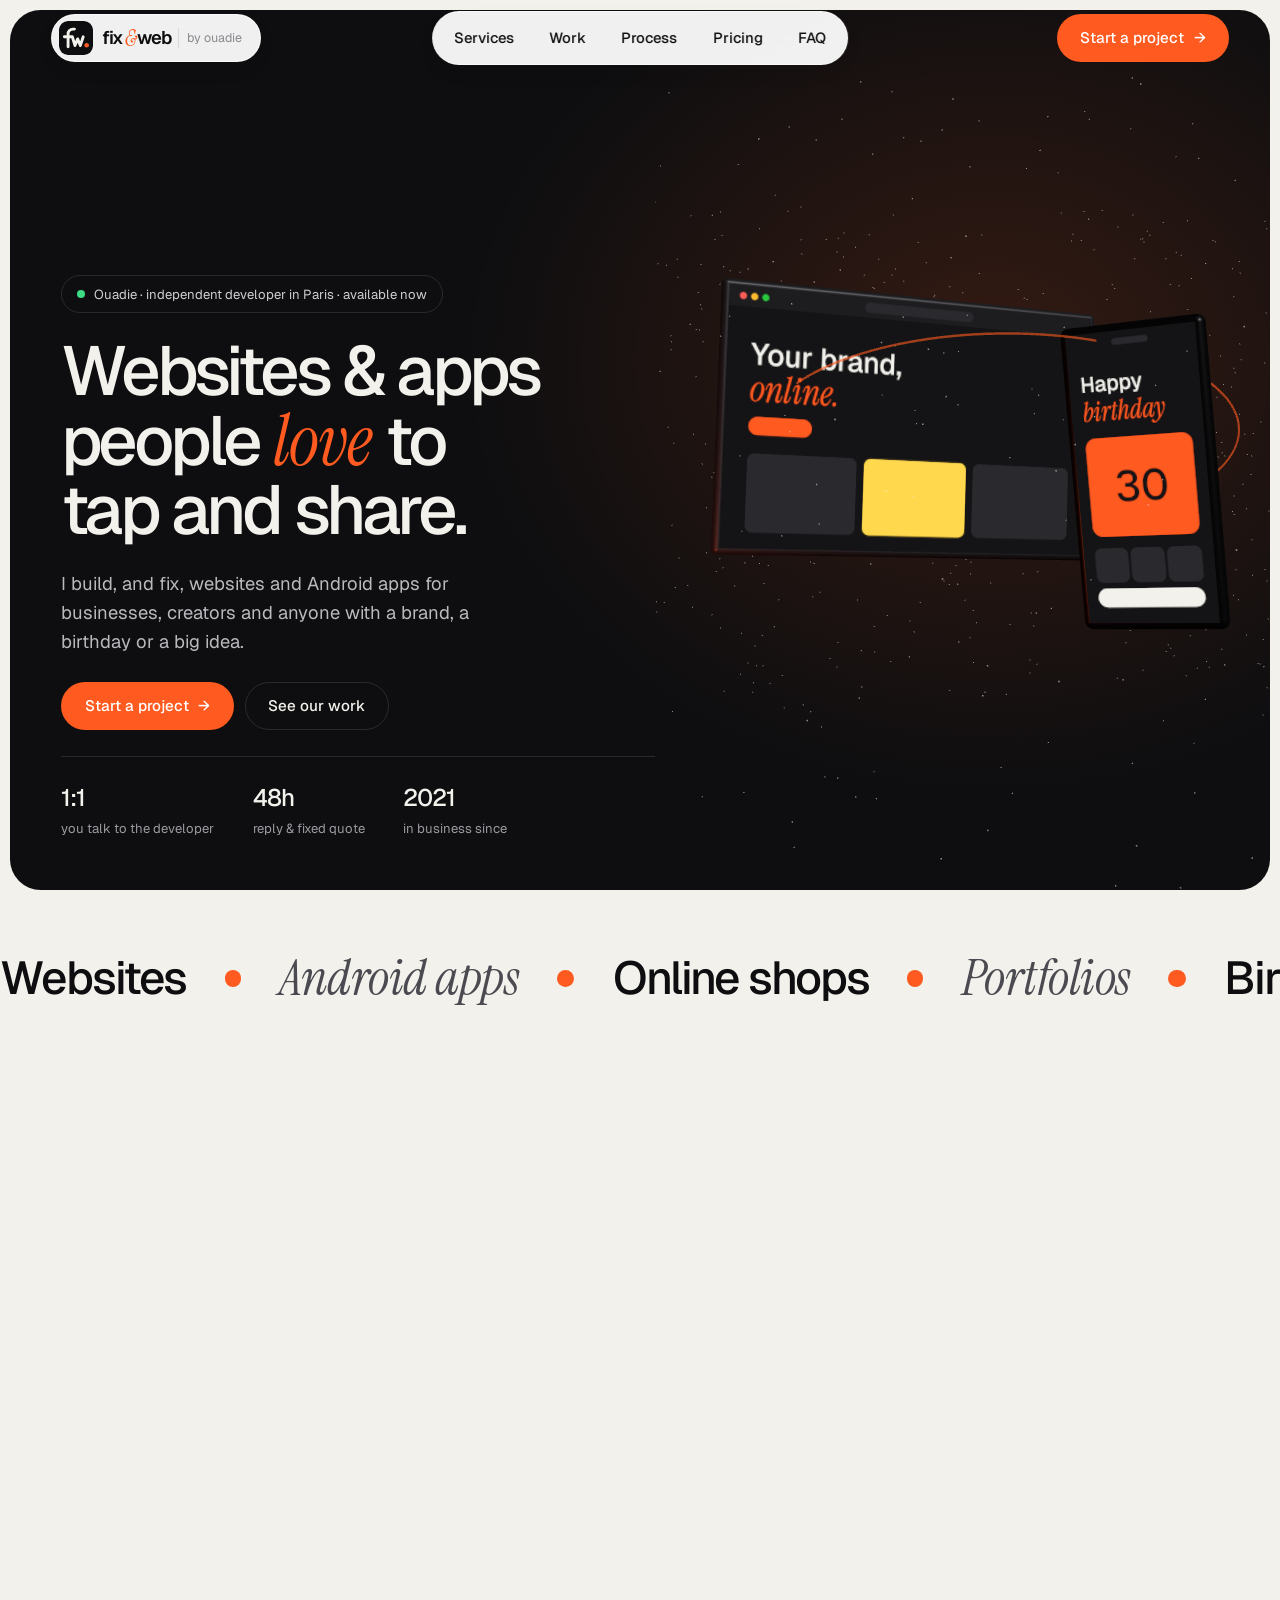
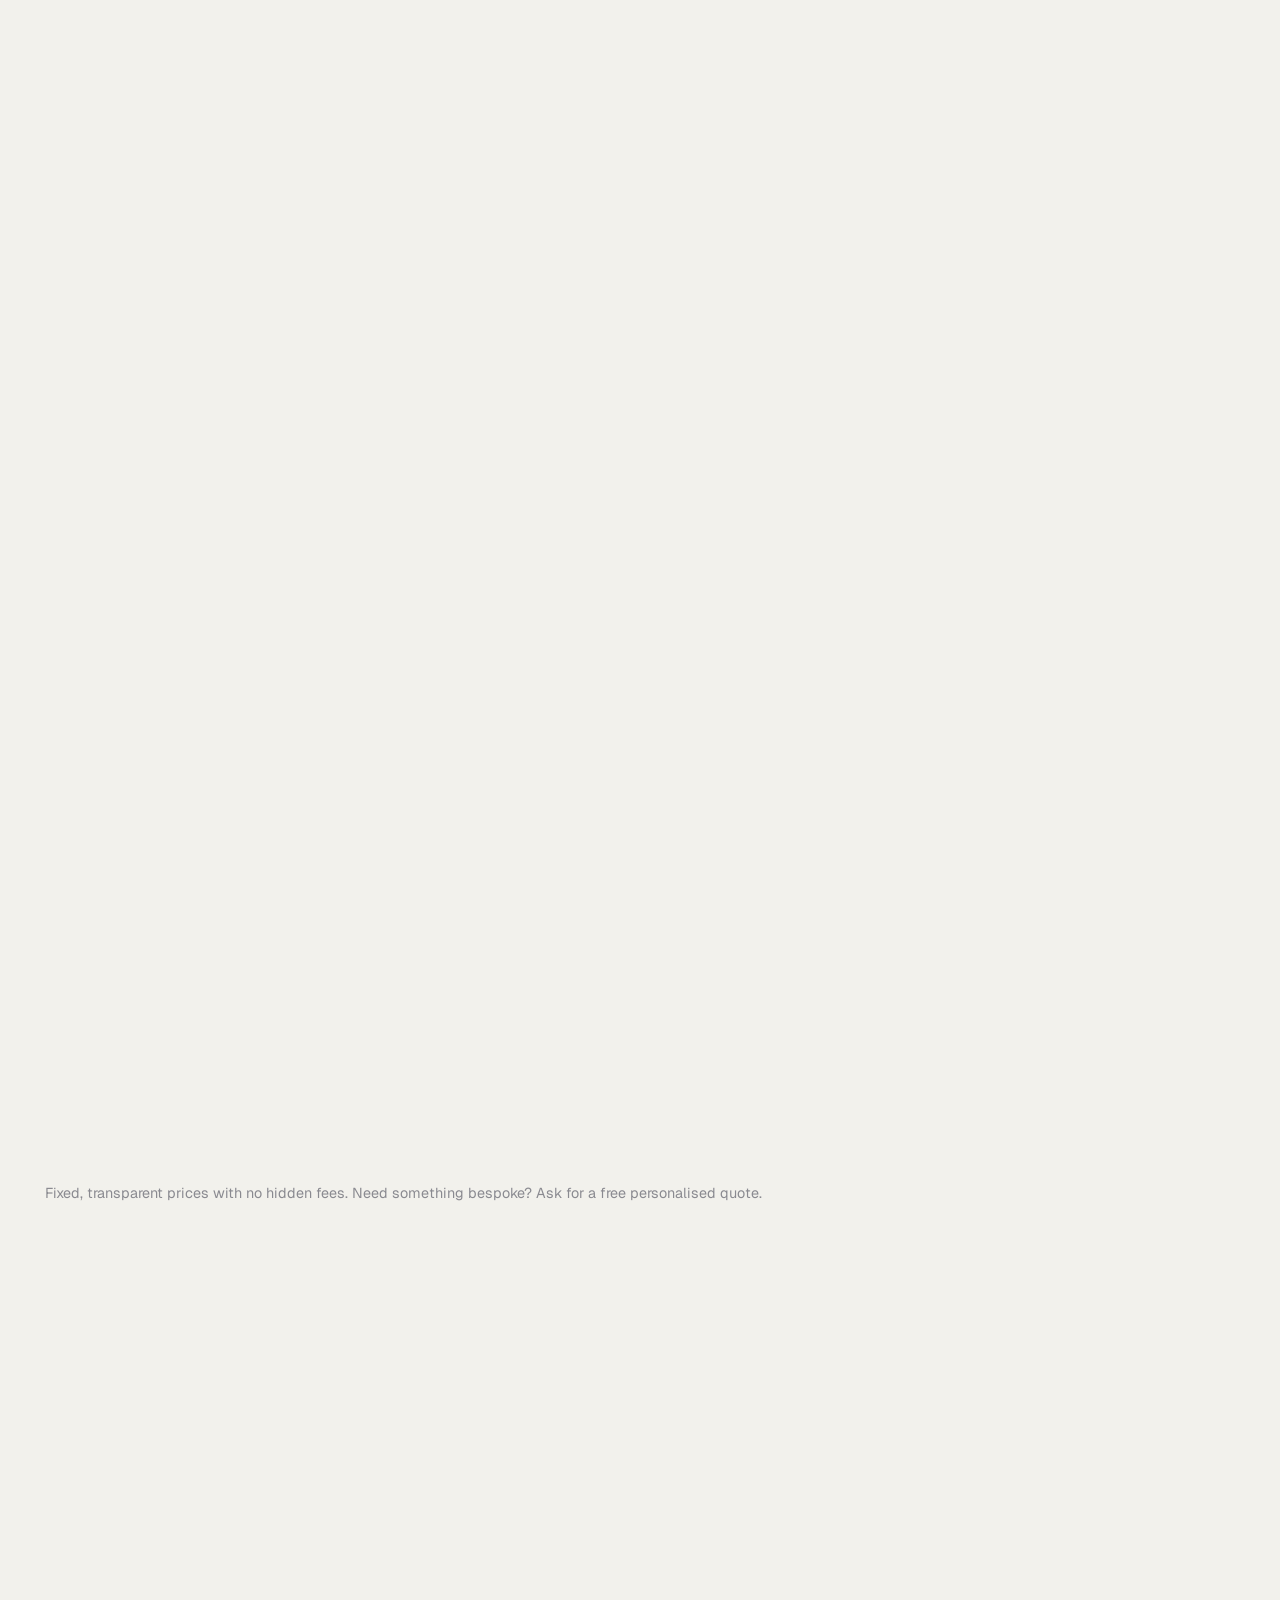
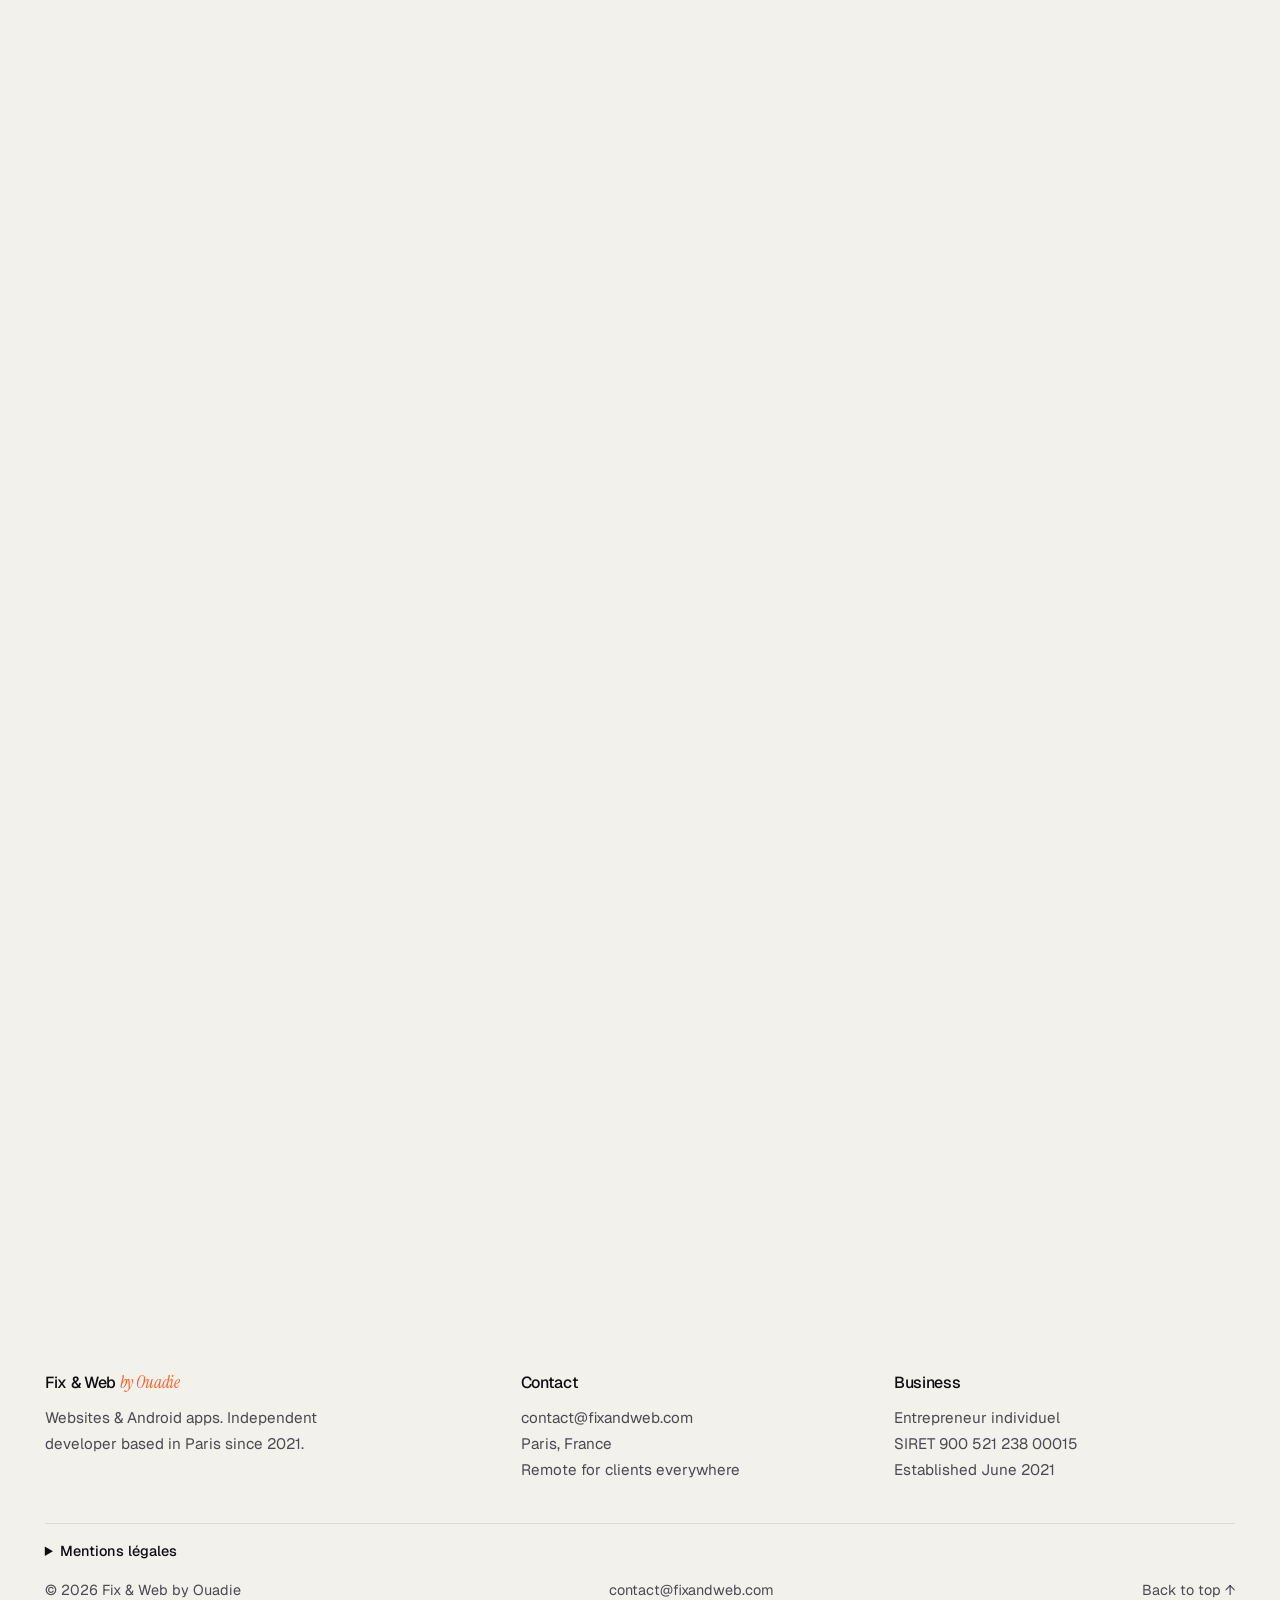
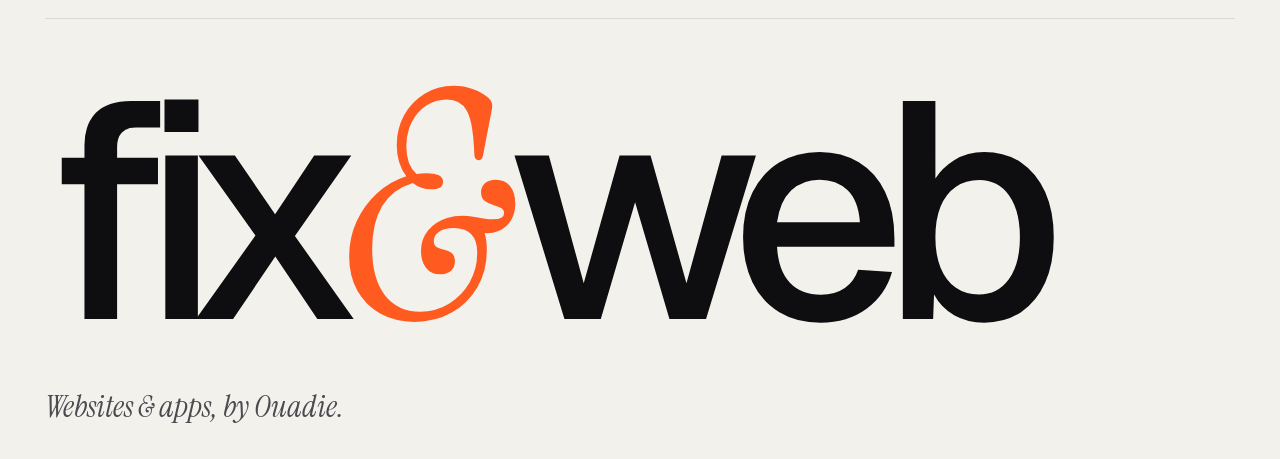
==== commit eb7444f3: "Deploy 6c7234cfddf3bfe6466ef3432cfaa33a8c103aff hakim2023/fix-and-web@6c7234cfddf3bfe6466ef3432cfaa3" ====
--- a/index.html
+++ b/index.html
@@ -3,7 +3,7 @@
 <head>
   <meta charset="UTF-8" />
   <meta name="viewport" content="width=device-width, initial-scale=1, viewport-fit=cover" />
-  <meta name="theme-color" content="#e6e0d2" />
+  <meta name="theme-color" content="#f2f1ec" />
   <!-- icons: browsers, iOS/iPadOS, Android/PWA, Windows -->
   <link rel="icon" href="/favicon.ico" sizes="48x48" />
   <link rel="icon" href="/favicon.svg" type="image/svg+xml" />
@@ -13,185 +13,260 @@
   <meta name="application-name" content="Fix & Web" />
   <meta name="msapplication-TileColor" content="#0e0e10" />
   <meta name="msapplication-config" content="/browserconfig.xml" />
+  <title>Fix & Web by Ouadie — Websites & Android apps in Paris from 35 €</title>
+  <meta name="description" content="Websites and Android apps built in Paris by Ouadie at fixed prices from 35 €, ready in 2 to 7 days: business sites, portfolios, QR menus, birthday and event sites. Free quote within 48 hours." />
+  <link rel="canonical" href="https://hakim2023.github.io/" />
+  <meta name="robots" content="index, follow, max-image-preview:large" />
+  <meta name="author" content="Ouadie" />
+  <meta name="geo.region" content="FR-75" />
+  <meta name="geo.placename" content="Paris" />
   <!-- social sharing preview -->
   <meta property="og:type" content="website" />
+  <meta property="og:locale" content="en_GB" />
   <meta property="og:site_name" content="Fix & Web by Ouadie" />
-  <meta property="og:title" content="Fix & Web by Ouadie — Websites & Android apps at fixed prices" />
-  <meta property="og:description" content="Websites and Android apps built in Paris by one developer, at fixed prices from 35 €, ready in days." />
+  <meta property="og:title" content="Fix & Web by Ouadie — Websites & Android apps from 35 €" />
+  <meta property="og:description" content="Websites and Android apps built in Paris at fixed prices, ready in 2 to 7 days." />
   <meta property="og:url" content="https://hakim2023.github.io/" />
   <meta property="og:image" content="https://hakim2023.github.io/og-image.png" />
   <meta property="og:image:width" content="1200" />
   <meta property="og:image:height" content="630" />
+  <meta property="og:image:alt" content="Fix & Web: websites and apps people love to tap and share" />
   <meta name="twitter:card" content="summary_large_image" />
-  <title>Fix & Web by Ouadie — Websites & Android apps at fixed prices</title>
-  <meta name="description" content="Fix & Web by Ouadie builds websites and Android apps in Paris at fixed prices from 35 €, ready in two to seven days: business sites, portfolios, QR menus, birthday and event sites." />
-  <script type="application/ld+json">
-  {
-    "@context": "https://schema.org",
-    "@type": "ProfessionalService",
-    "name": "Fix & Web by Ouadie",
-    "foundingDate": "2021-06-16",
-    "areaServed": "FR",
-    "address": { "@type": "PostalAddress", "addressLocality": "Paris", "addressCountry": "FR" },
-    "priceRange": "35 € – 65 €",
-    "description": "Websites and Android apps for businesses and individuals, at fixed prices."
-  }
-  </script>
-  <link rel="preconnect" href="https://api.fontshare.com" />
-  <link rel="preconnect" href="https://cdn.fontshare.com" crossorigin />
-  <link href="https://api.fontshare.com/v2/css?f[]=switzer@400,500,600&display=swap" rel="stylesheet" />
-  <script type="module" crossorigin src="/assets/index-nFFxKIsl.js"></script>
-  <link rel="stylesheet" crossorigin href="/assets/index-CWjVmdv6.css">
+  <meta name="twitter:title" content="Fix & Web by Ouadie — Websites & Android apps from 35 €" />
+  <meta name="twitter:description" content="Websites and Android apps built in Paris at fixed prices, ready in 2 to 7 days." />
+  <meta name="twitter:image" content="https://hakim2023.github.io/og-image.png" />
+  <script type="application/ld+json">{"@context":"https://schema.org","@type":"ProfessionalService","@id":"https://hakim2023.github.io/#business","name":"Fix & Web by Ouadie","url":"https://hakim2023.github.io/","logo":"https://hakim2023.github.io/logo.svg","image":"https://hakim2023.github.io/og-image.png","description":"Websites and Android apps for businesses and individuals in Paris, at fixed prices from 35 €, delivered in 2 to 7 days.","foundingDate":"2021-06-16","priceRange":"€35 – €65","areaServed":[{"@type":"City","name":"Paris"},{"@type":"Country","name":"France"}],"address":{"@type":"PostalAddress","addressLocality":"Paris","addressCountry":"FR"},"founder":{"@type":"Person","name":"Ouadie","url":"https://ouadie.net/"},"sameAs":["https://ouadie.net/","https://github.com/hakim2023"],"knowsLanguage":["fr","en","ar"],"hasOfferCatalog":{"@type":"OfferCatalog","name":"Fixed-price packages","itemListElement":[{"@type":"Offer","name":"QR Menu & Link Page","description":"A sleek single page for your menu, links or socials. Perfect for restaurants, cafés and creators.","price":35,"priceCurrency":"EUR","itemOffered":{"@type":"Service","name":"QR Menu & Link Page"}},{"@type":"Offer","name":"Birthday & Event Site","description":"A personal microsite for a birthday, wedding or anniversary. A unique gift they will never forget.","price":45,"priceCurrency":"EUR","itemOffered":{"@type":"Service","name":"Birthday & Event Site"}},{"@type":"Offer","name":"Portfolio Website","description":"A modern portfolio that shows your work at its best, for designers, photographers, developers and artists.","price":50,"priceCurrency":"EUR","itemOffered":{"@type":"Service","name":"Portfolio Website"}},{"@type":"Offer","name":"Business Website","description":"A professional showcase site that builds trust and turns visitors into customers.","price":55,"priceCurrency":"EUR","itemOffered":{"@type":"Service","name":"Business Website"}},{"@type":"Offer","name":"Android App","description":"Your own app on Android phones, for your business, an event or a special someone.","price":65,"priceCurrency":"EUR","itemOffered":{"@type":"Service","name":"Android App"}}]}}</script>
+  <script type="application/ld+json">{"@context":"https://schema.org","@type":"FAQPage","mainEntity":[{"@type":"Question","name":"Who will I be working with?","acceptedAnswer":{"@type":"Answer","text":"Me, Ouadie. I have run Fix & Web as an independent developer in Paris since 2021, so you deal directly with the person designing and building your project."}},{"@type":"Question","name":"How long does a project take?","acceptedAnswer":{"@type":"Answer","text":"Most projects are delivered in 2 to 7 days, depending on the package. You get a clear delivery date before we start."}},{"@type":"Question","name":"Can I edit the content myself?","acceptedAnswer":{"@type":"Answer","text":"Yes. Sites are built on WordPress, so you can change text, images and products without touching code."}},{"@type":"Question","name":"Can you fix my existing website?","acceptedAnswer":{"@type":"Answer","text":"Yes. Bugs, slow loading, broken layouts on phones, hacked WordPress sites: send me the link and I will tell you what is wrong for free."}},{"@type":"Question","name":"How do payments work?","acceptedAnswer":{"@type":"Answer","text":"Half upfront, half on launch, with a proper invoice. Shops can accept cards and wallets via Stripe or PayPal."}},{"@type":"Question","name":"Can you make a birthday app as a surprise?","acceptedAnswer":{"@type":"Answer","text":"Absolutely. Send me photos and messages, and I deliver a private link or APK ready for the big day."}}]}</script>
+  <link rel="preconnect" href="https://fonts.googleapis.com" />
+  <link rel="preconnect" href="https://fonts.gstatic.com" crossorigin />
+  <link href="https://fonts.googleapis.com/css2?family=Geist:wght@400;500;600&family=Instrument+Serif:ital@0;1&display=swap" rel="stylesheet" />
+  <script type="module" crossorigin src="/assets/index-Bzjd9ndQ.js"></script>
+  <link rel="stylesheet" crossorigin href="/assets/index-CxapkLg-.css">
 </head>
 <body>
-  <a class="skip" href="#work">Skip to the work</a>
-
-  <!-- ===== Header: takes the colours of the chapter beneath it ===== -->
-  <header class="nav" id="nav" data-field="bone">
-    <div class="frame nav__in">
-      <a href="#top" class="brand" aria-label="Fix & Web, back to top">
-        <img src="/logo.svg" width="32" height="32" alt="" />
-        <span>Fix &amp; Web</span>
-      </a>
-      <nav aria-label="Main">
-        <ul class="nav__links" id="navLinks">
-          <li><a href="#work">Work</a></li>
-          <li><a href="#prices">Prices</a></li>
-          <li><a href="#contact">Contact</a></li>
-        </ul>
-      </nav>
-      <div class="nav__end">
-        <a href="#prices" class="btn btn--ink nav__cta">Get a price</a>
-        <button class="nav__menu" id="navMenu" type="button" aria-expanded="false" aria-controls="navLinks">Menu</button>
-      </div>
+  <div class="loader" id="loader" aria-live="polite">
+    <div class="loader__top"><span class="loader__brand"><img src="/logo.svg" width="28" height="28" alt="" />Fix &amp; Web</span></div>
+    <div class="loader__count"><span id="loaderCount">0</span><sup>%</sup></div>
+    <div class="loader__bar"><i id="loaderBar"></i></div>
+  </div>
+
+  <header class="nav" id="nav">
+    <a href="#top" class="nav__logo pill" aria-label="Fix & Web by Ouadie, back to top"><img class="nav__mark" src="/logo.svg" width="34" height="34" alt="" />fix<em>&amp;</em>web<small>by ouadie</small></a>
+    <nav class="nav__links pill" aria-label="Primary">
+      <a href="#services">Services</a>
+      <a href="#work">Work</a>
+      <a href="#process">Process</a>
+      <a href="#pricing">Pricing</a>
+      <a href="#faq">FAQ</a>
+    </nav>
+    <a href="#contact" class="btn btn--accent nav__cta">Start a project <b>→</b></a>
+    <button class="burger pill" id="burger" aria-controls="menu" aria-expanded="false" aria-label="Open menu">
+      <span class="burger__label" id="burgerLabel">Menu</span>
+      <span class="burger__lines" aria-hidden="true"><i></i><i></i></span>
+    </button>
+  </header>
+
+  <div class="menu" id="menu" aria-hidden="true" inert>
+    <nav class="menu__links" aria-label="Mobile">
+      <a href="#services"><small>01</small>Services</a>
+      <a href="#work"><small>02</small>Work</a>
+      <a href="#process"><small>03</small>Process</a>
+      <a href="#pricing"><small>04</small>Pricing</a>
+      <a href="#faq"><small>05</small>FAQ</a>
+      <a href="#contact"><small>06</small>Contact</a>
+    </nav>
+    <div class="menu__foot">
+      <a href="mailto:contact@fixandweb.com">contact@fixandweb.com</a>
+      <a href="#contact" class="btn btn--accent">Start a project <b>→</b></a>
     </div>
-  </header>
+  </div>
 
   <main>
-    <!-- ===== Hero: two fields, the headline across the seam ===== -->
-    <section class="hero" id="top" aria-labelledby="hero-title">
-      <div class="hero__fields" aria-hidden="true"><div class="hero__upper" data-field="bone"></div><div class="hero__lower" data-field="orange"></div></div>
-      <div class="hero__title">
-        <h1 id="hero-title" class="hero__h1">Your site,<br />this week.</h1>
-      </div>
-      <p class="hero__sub">Fix &amp; Web builds websites and Android apps in Paris, at fixed prices from 35&nbsp;€.</p>
-
-      <!-- below the fold, still on the orange field: real client sites in 3D -->
-      <figure class="hero__stage" data-field="orange">
-        <canvas id="hero-canvas" aria-label="Bako-72's website in a browser window and Tawfik Dépannage's website on a phone, turning in 3D" role="img"></canvas>
-        <figcaption>Bako-72 and Tawfik Dépannage, two sites built this year and live today.</figcaption>
-      </figure>
-    </section>
-
-    <!-- ===== Work: the uneven wall of real screens ===== -->
-    <section class="chapter chapter--ink work" id="work" data-field="ink" aria-labelledby="work-title">
-      <div class="frame">
-        <div class="work__head">
-          <h2 id="work-title" class="display">Work</h2>
-          <a class="work__more" href="https://bako-72.netlify.app/">See a live site ↗</a>
+    <section class="hero" id="top">
+      <div class="hero__card">
+        <div class="hero__copy">
+          <p class="tag" data-reveal><span class="live"></span>Ouadie · independent developer in Paris · available now</p>
+          <h1 class="hero__title">
+            <span class="line"><span>Websites &amp; apps</span></span>
+            <span class="line"><span>people <em>love</em> to</span></span>
+            <span class="line"><span>tap and share.</span></span>
+          </h1>
+          <p class="hero__lead" data-reveal>I build, and fix, websites and Android apps for businesses, creators and anyone with a brand, a birthday or a big idea.</p>
+          <div class="hero__actions" data-reveal>
+            <a href="#contact" class="btn btn--accent">Start a project <b>→</b></a>
+            <a href="#work" class="btn btn--ghost">See our work</a>
+          </div>
+          <ul class="hero__stats" id="stats" data-reveal><li><b>1:1</b>you talk to the developer</li><li><b>48h</b>reply &amp; fixed quote</li><li><b>2021</b>in business since</li></ul>
         </div>
-        <div class="wall" id="wall">
-          <div class="wall__row" style="--h: 300px">
-            <a class="tile" style="--r: 1.6" href="https://bako-72.netlify.app/"><img src="/work/bako-desktop.webp" width="1440" height="900" alt="Bako-72 home page: West African restaurant in Saint-Denis" /><span class="tile__cap"><span>Bako-72, restaurant</span><span>2026</span></span></a>
-            <a class="tile" style="--r: 0.462" href="https://bako-72.netlify.app/"><img src="/work/bako-phone.webp" width="780" height="1688" alt="Bako-72 on a phone" loading="lazy" /><span class="tile__cap"><span>On a phone</span><span>2026</span></span></a>
-            <a class="tile" style="--r: 1.6" href="https://hakim2023.github.io/tawfik-depannage/"><img src="/work/tawfik-desktop.webp" width="1440" height="900" alt="Tawfik Dépannage home page: towing and garage" loading="lazy" /><span class="tile__cap"><span>Tawfik Dépannage, towing</span><span>2026</span></span></a>
-          </div>
-          <div class="wall__row" style="--h: 360px">
-            <a class="tile" style="--r: 0.462" href="https://hakim2023.github.io/tawfik-depannage/"><img src="/work/tawfik-phone.webp" width="780" height="1688" alt="Tawfik Dépannage on a phone, with a call button" loading="lazy" /><span class="tile__cap"><span>Call in one tap</span><span>2026</span></span></a>
-            <a class="tile" style="--r: 0.763" href="https://bako-72.netlify.app/menu.html"><img src="/work/bako-print.webp" width="900" height="1180" alt="Bako-72 printable menu with a QR code" loading="lazy" /><span class="tile__cap"><span>Printable QR menu</span><span>2026</span></span></a>
-            <a class="tile" style="--r: 1.6" href="https://ouadie.net/"><img src="/work/ouadie-desktop.webp" width="1440" height="900" alt="ouadie.net portfolio home page" loading="lazy" /><span class="tile__cap"><span>ouadie.net, portfolio</span><span>2026</span></span></a>
-          </div>
+        <div class="hero__stage">
+          <canvas id="hero-canvas" aria-hidden="true"></canvas>
         </div>
       </div>
     </section>
 
-    <!-- ===== Prices: pick a job, the ticket prints it (the live thing) ===== -->
-    <section class="chapter chapter--yellow prices" id="prices" data-field="yellow" aria-labelledby="prices-title">
-      <div class="frame">
-        <h2 id="prices-title" class="head">Fixed prices, real dates</h2>
-        <fieldset class="picker" id="picker">
-          <legend>Pick what you need</legend>
-          <!-- options filled from src/data/content.ts; this markup is the no-script fallback -->
-          <label><input type="radio" name="plan" value="qr" /><span>QR menu &amp; link page · 35 €</span></label>
-          <label><input type="radio" name="plan" value="event" /><span>Birthday &amp; event site · 45 €</span></label>
-          <label><input type="radio" name="plan" value="portfolio" /><span>Portfolio website · 50 €</span></label>
-          <label><input type="radio" name="plan" value="business" checked /><span>Business website · 55 €</span></label>
-          <label><input type="radio" name="plan" value="android" /><span>Android app · 65 €</span></label>
-        </fieldset>
-
-        <article class="ticket" id="ticket" aria-live="polite">
-          <div class="ticket__main">
-            <p class="ticket__title head" id="ticketTitle">Business website</p>
-            <p class="ticket__desc" id="ticketDesc">A professional showcase site that builds trust and turns visitors into customers.</p>
-            <ul class="ticket__lines" id="ticketLines">
-              <li>Up to 5 pages</li><li>Services, reviews &amp; map</li><li>WhatsApp &amp; contact buttons</li><li>Google-friendly setup</li>
-            </ul>
-            <p class="ticket__date" id="ticketDate">Ready in 5 days from your go-ahead.</p>
-          </div>
-          <div class="ticket__stub">
-            <p class="ticket__price head"><span id="ticketPrice">55</span> €</p>
-            <p class="ticket__once">one-time price</p>
-            <a class="btn btn--ink ticket__cta" id="ticketCta" href="mailto:hakim.ouadie@gmail.com?subject=Business%20website%20%E2%80%94%2055%20%E2%82%AC">Book this</a>
-          </div>
-          <span class="ticket__notch ticket__notch--top" aria-hidden="true"></span>
-          <span class="ticket__notch ticket__notch--bottom" aria-hidden="true"></span>
-        </article>
-        <p class="prices__note">Half to start, half on launch. Anything bigger: ask for a quote.</p>
-      </div>
-    </section>
-
-    <!-- ===== About: one person ===== -->
-    <section class="chapter chapter--orange about" id="about" data-field="orange" aria-labelledby="about-title">
-      <div class="about__panel">
-        <h2 id="about-title" class="head about__h">One person, start to finish.</h2>
-        <div class="about__text">
-          <p>I'm Ouadie, an independent web developer in Paris. Since 2021 I design, build and put every Fix &amp; Web site online myself, so you always talk to the person doing the work.</p>
-          <a href="#contact" class="btn btn--accent">Start a project</a>
+    <section class="marquee" aria-hidden="true">
+      <div class="marquee__track" id="marquee"><span>Websites</span><span>Android apps</span><span>Online shops</span><span>Portfolios</span><span>Birthday apps</span><span>Wedding sites</span><span>QR menus</span><span>Landing pages</span><span aria-hidden="true">Websites</span><span aria-hidden="true">Android apps</span><span aria-hidden="true">Online shops</span><span aria-hidden="true">Portfolios</span><span aria-hidden="true">Birthday apps</span><span aria-hidden="true">Wedding sites</span><span aria-hidden="true">QR menus</span><span aria-hidden="true">Landing pages</span></div>
+    </section>
+
+    <section class="section" id="services">
+      <header class="section__head">
+        <p class="eyebrow">Services</p>
+        <h2>One developer for your <em>site</em>, your <em>shop</em> and your <em>app</em>.</h2>
+      </header>
+      <ul class="bento" id="servicesList"><li class="is-dark is-wide">
+      <span class="n">01</span><span class="arrow" aria-hidden="true">→</span>
+      <h3>Business websites</h3><p>Fast, clear sites that turn visitors into enquiries. Built for phones first, editable by you.</p>
+      <div class="tags"><span>WordPress</span><span>SEO</span><span>Booking</span></div></li><li class="">
+      <span class="n">02</span><span class="arrow" aria-hidden="true">→</span>
+      <h3>Online shops</h3><p>Catalogue, cart and secure checkout with stock you manage yourself.</p>
+      <div class="tags"><span>WooCommerce</span><span>Stripe</span><span>PayPal</span></div></li><li class="">
+      <span class="n">03</span><span class="arrow" aria-hidden="true">→</span>
+      <h3>Portfolios</h3><p>For designers, photographers, developers and artists: your work, shown properly.</p>
+      <div class="tags"><span>Gallery</span><span>CV</span><span>Blog</span></div></li><li class="is-accent is-wide">
+      <span class="n">04</span><span class="arrow" aria-hidden="true">→</span>
+      <h3>Birthday, wedding &amp; event apps</h3><p>A personal app or microsite with photos, countdown, music and a guestbook. The gift people remember.</p>
+      <div class="tags"><span>Countdown</span><span>Photo wall</span><span>RSVP</span></div></li><li class="">
+      <span class="n">05</span><span class="arrow" aria-hidden="true">→</span>
+      <h3>Android apps</h3><p>Native-feeling apps for your business or idea, published on Google Play.</p>
+      <div class="tags"><span>Play Store</span><span>Notifications</span></div></li><li class="">
+      <span class="n">06</span><span class="arrow" aria-hidden="true">→</span>
+      <h3>Landing pages &amp; QR menus</h3><p>One-page launches, restaurant menus and link-in-bio pages, live in days.</p>
+      <div class="tags"><span>Launch</span><span>QR</span></div></li><li class="">
+      <span class="n">07</span><span class="arrow" aria-hidden="true">→</span>
+      <h3>Website fixes &amp; care</h3><p>Broken, slow or hacked site? I fix it, then keep it updated, backed up and secure.</p>
+      <div class="tags"><span>Bug fixes</span><span>Speed</span><span>Updates</span></div></li></ul>
+    </section>
+
+    <section class="section section--work" id="work">
+      <header class="section__head section__head--row">
+        <div>
+          <p class="eyebrow">Selected work</p>
+          <h2>Recent <em>builds</em>.</h2>
         </div>
-        <img class="about__photo" src="/work/photo.webp" width="1600" height="1600" alt="Illustrated portrait of Ouadie" loading="lazy" />
-      </div>
-    </section>
-
-    <!-- ===== Contact: the coupon ===== -->
-    <section class="chapter chapter--ink contact" id="contact" data-field="ink" aria-labelledby="contact-title">
-      <div class="frame">
-        <form class="coupon" id="contactForm" novalidate>
-          <div class="coupon__left">
-            <h2 id="contact-title" class="head">Start your project</h2>
-            <p>Tell me what you need. I reply within 48 hours with a fixed price.</p>
-          </div>
-          <div class="coupon__right">
-            <label class="sr" for="fName">Your name</label>
-            <input id="fName" name="name" placeholder="Your name" autocomplete="name" required />
-            <label class="sr" for="fEmail">Your email</label>
-            <input id="fEmail" name="email" type="email" placeholder="Your email" autocomplete="email" required />
-                        <label class="sr" for="fMsg">Your message</label>
-            <textarea id="fMsg" name="message" rows="3" placeholder="What do you need?" required></textarea>
-            <button class="coupon__send" type="submit">Send to Ouadie</button>
-            <p class="coupon__status" id="formStatus" role="status"></p>
-          </div>
-          <span class="coupon__notch coupon__notch--top" aria-hidden="true"></span>
-          <span class="coupon__notch coupon__notch--bottom" aria-hidden="true"></span>
+        <p class="hint">Swipe →</p>
+      </header>
+      <div class="work" id="workTrack"><a class="card card--web" href="https://bako-72.netlify.app/" target="_blank" rel="noopener">
+      <div class="card__art" style="--c:#4f9a68"><div class="mock mock--web"><div class="mock__bar"><i></i><i></i><i></i><span></span></div><img class="mock__shot" src="/work/bako-desktop.webp" width="1440" height="900" alt="Bako-72 restaurant website home page" loading="lazy" decoding="async" /></div><span class="card__view">Visit the site <b>↗</b></span></div>
+      <div class="card__meta"><div><h3>Bako-72</h3><span>Restaurant website + menu admin</span></div><span class="live-tag">Live</span></div></a><a class="card card--app" href="https://hakim2023.github.io/tawfik-depannage/" target="_blank" rel="noopener">
+      <div class="card__art" style="--c:#ffc400"><div class="mock mock--app"><i class="mock__notch"></i><img class="mock__shot" src="/work/tawfik-phone.webp" width="780" height="1688" alt="Tawfik Dépannage website on a phone, with call and WhatsApp buttons" loading="lazy" decoding="async" /></div><span class="card__view">Visit the site <b>↗</b></span></div>
+      <div class="card__meta"><div><h3>Tawfik Dépannage</h3><span>Towing &amp; garage website</span></div><span class="live-tag">Live</span></div></a><a class="card card--web" href="https://bako-72.netlify.app/menu.html" target="_blank" rel="noopener">
+      <div class="card__art" style="--c:#e3a13b"><div class="mock mock--web"><div class="mock__bar"><i></i><i></i><i></i><span></span></div><img class="mock__shot" src="/work/bako-print.webp" width="1440" height="900" alt="Bako-72 printable A4 menu with a QR code" loading="lazy" decoding="async" /></div><span class="card__view">Visit the site <b>↗</b></span></div>
+      <div class="card__meta"><div><h3>Bako-72 QR menu</h3><span>Printable menu with QR code</span></div><span class="live-tag">Live</span></div></a><a class="card card--web" href="https://ouadie.net/" target="_blank" rel="noopener">
+      <div class="card__art" style="--c:#d9d4c7"><div class="mock mock--web"><div class="mock__bar"><i></i><i></i><i></i><span></span></div><img class="mock__shot" src="/work/ouadie-desktop.webp" width="1440" height="900" alt="ouadie.net developer portfolio home page" loading="lazy" decoding="async" /></div><span class="card__view">Visit the site <b>↗</b></span></div>
+      <div class="card__meta"><div><h3>ouadie.net</h3><span>Developer portfolio</span></div><span class="live-tag">Live</span></div></a><a class="card card--web" href="https://ouadie-kasa.netlify.app/" target="_blank" rel="noopener">
+      <div class="card__art" style="--c:#ff6060"><div class="mock mock--web"><div class="mock__bar"><i></i><i></i><i></i><span></span></div><img class="mock__shot" src="/work/kasa.webp" width="1440" height="900" alt="Kasa, a rental web app built with React" loading="lazy" decoding="async" /></div><span class="card__view">Visit the site <b>↗</b></span></div>
+      <div class="card__meta"><div><h3>Kasa</h3><span>Rental app in React</span></div><span>Training</span></div></a></div>
+    </section>
+
+    <section class="section" id="process">
+      <header class="section__head">
+        <p class="eyebrow">Process</p>
+        <h2>From first hello to <em>live</em> in days.</h2>
+      </header>
+      <ol class="steps" id="stepsList"><li><span class="n">01</span><h3>Brief</h3><p>A short call to understand your goals, audience and budget.</p></li><li><span class="n">02</span><h3>Design</h3><p>You see real screens in days, not vague mood boards.</p></li><li><span class="n">03</span><h3>Build</h3><p>Clean, fast code with weekly previews you can tap through.</p></li><li><span class="n">04</span><h3>Launch</h3><p>I publish, test on real devices and show you how to manage it.</p></li></ol>
+    </section>
+
+    <section class="section" id="pricing">
+      <header class="section__head">
+        <p class="eyebrow">Packages</p>
+        <h2>Premium work. <em>Affordable</em> prices.</h2>
+      </header>
+      <div class="plans" id="plansList"><article class="plan">
+      <div class="plan__top"><span class="plan__time">Ready in 48h</span><span class="badge">Most affordable</span></div>
+      <h3>QR Menu &amp; Link Page</h3>
+      <div class="price">35<span>€</span><small>one-time</small></div><p class="desc">A sleek single page for your menu, links or socials. Perfect for restaurants, cafés and creators.</p>
+      <ul><li>Custom-designed single page</li><li>Printable QR code included</li><li>Instant loading on any phone</li><li>1 round of revisions</li></ul>
+      <a class="btn btn--outline" href="#contact">Get started <b>→</b></a></article><article class="plan">
+      <div class="plan__top"><span class="plan__time">Ready in 3 days</span></div>
+      <h3>Birthday &amp; Event Site</h3>
+      <div class="price">45<span>€</span><small>one-time</small></div><p class="desc">A personal microsite for a birthday, wedding or anniversary. A unique gift they will never forget.</p>
+      <ul><li>Live countdown &amp; photo gallery</li><li>Music, messages &amp; guestbook</li><li>Private shareable link</li><li>2 rounds of revisions</li></ul>
+      <a class="btn btn--outline" href="#contact">Get started <b>→</b></a></article><article class="plan">
+      <div class="plan__top"><span class="plan__time">Ready in 4 days</span><span class="badge">Best value</span></div>
+      <h3>Portfolio Website</h3>
+      <div class="price">50<span>€</span><small>one-time</small></div><p class="desc">A modern portfolio that shows your work at its best, for designers, photographers, developers and artists.</p>
+      <ul><li>Up to 4 sections</li><li>Project gallery &amp; CV</li><li>Contact form</li><li>SEO-ready &amp; mobile-first</li></ul>
+      <a class="btn btn--outline" href="#contact">Get started <b>→</b></a></article><article class="plan plan--featured">
+      <div class="plan__top"><span class="plan__time">Ready in 5 days</span><span class="badge">Most popular</span></div>
+      <h3>Business Website</h3>
+      <div class="price">55<span>€</span><small>one-time</small></div><p class="desc">A professional showcase site that builds trust and turns visitors into customers.</p>
+      <ul><li>Up to 5 pages</li><li>Services, reviews &amp; map</li><li>WhatsApp &amp; contact buttons</li><li>Google-friendly SEO setup</li></ul>
+      <a class="btn btn--accent" href="#contact">Get started <b>→</b></a></article><article class="plan">
+      <div class="plan__top"><span class="plan__time">Ready in 7 days</span><span class="badge">Premium</span></div>
+      <h3>Android App</h3>
+      <div class="price">65<span>€</span><small>one-time</small></div><p class="desc">Your own app on Android phones, for your business, an event or a special someone.</p>
+      <ul><li>Custom app design &amp; icon</li><li>Up to 5 screens</li><li>Installable APK file</li><li>Google Play publishing guidance</li></ul>
+      <a class="btn btn--outline" href="#contact">Get started <b>→</b></a></article></div>
+      <p class="note">Fixed, transparent prices with no hidden fees. Need something bespoke? Ask for a free personalised quote.</p>
+    </section>
+
+    <section class="section faq-wrap" id="faq">
+      <header class="section__head">
+        <p class="eyebrow">FAQ</p>
+        <h2>Good to <em>know</em>.</h2>
+      </header>
+      <div class="faq" id="faqList"><details><summary>Who will I be working with?</summary><p>Me, Ouadie. I have run Fix &amp; Web as an independent developer in Paris since 2021, so you deal directly with the person designing and building your project.</p></details><details><summary>How long does a project take?</summary><p>Most projects are delivered in 2 to 7 days, depending on the package. You get a clear delivery date before we start.</p></details><details><summary>Can I edit the content myself?</summary><p>Yes. Sites are built on WordPress, so you can change text, images and products without touching code.</p></details><details><summary>Can you fix my existing website?</summary><p>Yes. Bugs, slow loading, broken layouts on phones, hacked WordPress sites: send me the link and I will tell you what is wrong for free.</p></details><details><summary>How do payments work?</summary><p>Half upfront, half on launch, with a proper invoice. Shops can accept cards and wallets via Stripe or PayPal.</p></details><details><summary>Can you make a birthday app as a surprise?</summary><p>Absolutely. Send me photos and messages, and I deliver a private link or APK ready for the big day.</p></details></div>
+    </section>
+
+    <section class="section" id="contact">
+      <div class="contact">
+        <header class="section__head">
+          <p class="eyebrow">Contact</p>
+          <h2>Tell us what you're <em>dreaming up</em>.</h2>
+          <p class="contact__sub">I reply within 48 hours with a clear, fixed quote.</p>
+        </header>
+        <form class="form" id="contactForm" novalidate>
+          <label>Your name<input name="name" required autocomplete="name" placeholder="Jane Doe" /></label>
+          <label>Email<input name="email" type="email" required autocomplete="email" placeholder="jane@email.com" /></label>
+          <fieldset class="form__wide chips">
+            <legend>I need</legend>
+            <label><input type="radio" name="type" value="website" checked /><span>Website</span></label>
+            <label><input type="radio" name="type" value="shop" /><span>Online shop</span></label>
+            <label><input type="radio" name="type" value="portfolio" /><span>Portfolio</span></label>
+            <label><input type="radio" name="type" value="android" /><span>Android app</span></label>
+            <label><input type="radio" name="type" value="event" /><span>Birthday / event</span></label>
+            <label><input type="radio" name="type" value="other" /><span>Something else</span></label>
+          </fieldset>
+          <label class="form__wide">Tell us a bit about it<textarea name="msg" rows="4" placeholder="A few lines about your project, timing and budget"></textarea></label>
+          <button class="btn btn--accent" type="submit">Send message <b>→</b></button>
+          <p class="form__status" id="formStatus" role="status"></p>
         </form>
       </div>
     </section>
   </main>
 
-  <!-- ===== Footer: the contact is the headline ===== -->
-  <footer class="chapter chapter--yellow footer" data-field="yellow">
-    <div class="frame">
-      <div class="footer__top">
-        <p>Fix &amp; Web by Ouadie<br />Websites and Android apps, Paris</p>
-        <p>Entrepreneur individuel<br />SIRET 900 521 238 00015</p>
-        <a href="#top" class="footer__up">Back to top ↑</a>
-      </div>
-      <a class="footer__mail" href="mailto:hakim.ouadie@gmail.com"><span>hakim.ouadie</span><span>@gmail.com</span></a>
-      <div class="footer__meta">
-        <span><a href="https://ouadie.net/">ouadie.net</a></span>
-        <span>Built by hand, hosted on GitHub Pages</span>
-        <span>Paris, <span id="year">2026</span></span>
+  <footer class="footer">
+    <div class="footer__grid">
+      <div>
+        <h4>Fix &amp; Web <em>by Ouadie</em></h4>
+        <p>Websites &amp; Android apps. Independent developer based in Paris since 2021.</p>
+      </div>
+      <div>
+        <h4>Contact</h4>
+        <p><a href="mailto:contact@fixandweb.com">contact@fixandweb.com</a><br />Paris, France<br />Remote for clients everywhere</p>
+      </div>
+      <div>
+        <h4>Business</h4>
+        <p>Entrepreneur individuel<br />SIRET 900 521 238 00015<br />Established June 2021</p>
       </div>
     </div>
+    <details class="legal">
+      <summary>Mentions légales</summary>
+      <dl>
+        <dt>Éditeur</dt><dd>Entrepreneur individuel, enseigne « Fix &amp; Web by Ouadie »</dd>
+        <dt>SIREN / SIRET</dt><dd>900 521 238 / 900 521 238 00015</dd>
+        <dt>Code NAF</dt><dd>73.11Z</dd>
+        <dt>Contact</dt><dd><a href="mailto:contact@fixandweb.com">contact@fixandweb.com</a></dd>
+        <dt>Hébergeur</dt><dd>À compléter (nom, adresse et téléphone de l'hébergeur)</dd>
+      </dl>
+    </details>
+    <div class="footer__row">
+      <span>© <span id="year"></span> Fix &amp; Web by Ouadie</span>
+      <a href="mailto:contact@fixandweb.com">contact@fixandweb.com</a>
+      <a href="#top">Back to top ↑</a>
+    </div>
+    <div class="footer__big">fix<em>&amp;</em>web</div>
+    <p class="footer__by">Websites &amp; apps, by Ouadie.</p>
   </footer>
 
 </body>
--- a/assets/index-CxapkLg-.css
+++ b/assets/index-CxapkLg-.css
@@ -0,0 +1 @@
+:root{--bg: #f2f1ec;--surface: #ffffff;--ink: #0e0e10;--ink-2: #1a1a1d;--ink-soft: #4a4a50;--muted: #8a8a90;--line: rgba(14, 14, 16, .1);--on-dark: #f2f1ec;--on-dark-muted: #9a9aa0;--line-dark: rgba(242, 241, 236, .12);--accent: #ff5a1f;--sans: "Geist", system-ui, -apple-system, sans-serif;--serif: "Instrument Serif", Georgia, serif;--gutter: clamp(1rem, 3.5vw, 3rem);--radius: clamp(20px, 2.4vw, 32px);--ease: cubic-bezier(.22, 1, .36, 1)}*,*:before,*:after{box-sizing:border-box;margin:0}html{-webkit-text-size-adjust:100%}html.lenis,html.lenis body{height:auto}.lenis.lenis-smooth{scroll-behavior:auto!important}.lenis.lenis-stopped{overflow:hidden}body{background:var(--bg);color:var(--ink);font:400 clamp(1rem,.96rem + .2vw,1.0625rem) / 1.6 var(--sans);overflow-x:hidden;-webkit-font-smoothing:antialiased}body.is-loading,body.menu-open{overflow:hidden}a{color:inherit;text-decoration:none}ul,ol{list-style:none;padding:0}button,input,select,textarea{font:inherit;color:inherit}:focus-visible{outline:2px solid var(--accent);outline-offset:3px;border-radius:6px}::selection{background:var(--accent);color:#fff}h1,h2,h3{font-weight:500;letter-spacing:-.045em;line-height:.98}h2{font-size:clamp(2.2rem,5.2vw,4.75rem);max-width:18ch}em{font:italic 400 1.04em/1 var(--serif);letter-spacing:-.01em}h2 em,.footer__big em{color:var(--accent)}.eyebrow{display:inline-flex;align-items:center;gap:.55rem;font-size:.82rem;font-weight:500;color:var(--ink-soft)}.eyebrow:before{content:"";width:7px;height:7px;border-radius:50%;background:var(--accent)}.btn{display:inline-flex;align-items:center;justify-content:center;gap:.6rem;min-height:48px;padding:0 1.4rem;border:1px solid transparent;border-radius:999px;cursor:pointer;font-weight:500;font-size:.95rem;white-space:nowrap;transition:transform .4s var(--ease),background .3s,color .3s,border-color .3s}.btn b{font-weight:500;transition:transform .4s var(--ease)}.btn:hover{transform:translateY(-2px)}.btn:hover b{transform:translate(4px)}.btn--accent{background:var(--accent);color:#fff}.btn--dark{background:var(--ink);color:var(--on-dark)}.btn--ghost{border-color:var(--line-dark);color:var(--on-dark)}.btn--ghost:hover{border-color:var(--on-dark)}.btn--outline{border-color:var(--line)}.btn--outline:hover{border-color:var(--ink)}.pill{background:#fffffff0;backdrop-filter:blur(16px) saturate(1.4);-webkit-backdrop-filter:blur(16px) saturate(1.4);border:1px solid rgba(255,255,255,.6);border-radius:999px;box-shadow:0 8px 24px -12px #0e0e1040}.loader{position:fixed;top:0;right:0;bottom:0;left:0;z-index:100;background:var(--ink);color:var(--on-dark);display:grid;grid-template-rows:auto 1fr auto;padding:var(--gutter)}.loader__top{display:flex;justify-content:space-between;align-items:center;font-size:.85rem;color:var(--on-dark-muted)}.loader__brand{display:inline-flex;align-items:center;gap:.6rem;color:var(--on-dark);font-weight:500}.loader__brand img{border-radius:7px;box-shadow:0 0 0 1px var(--line-dark)}.loader__count{align-self:end;font:500 clamp(6rem,26vw,20rem) / .8 var(--sans);letter-spacing:-.07em;font-variant-numeric:tabular-nums;padding-bottom:1.5rem}.loader__count sup{font:italic 400 .3em var(--serif);color:var(--accent);vertical-align:top;margin-left:.1em}.loader__bar{height:2px;background:var(--line-dark);border-radius:2px;overflow:hidden}.loader__bar i{display:block;height:100%;background:var(--accent);transform:scaleX(0);transform-origin:left}.nav{position:fixed;inset:0 0 auto 0;z-index:70;padding:14px calc(var(--gutter) + 6px);display:flex;align-items:center;justify-content:space-between;gap:1rem;pointer-events:none;transition:transform .6s var(--ease)}.nav>*{pointer-events:auto}.nav.is-hidden{transform:translateY(-120%)}.nav__logo{display:inline-flex;align-items:center;height:48px;padding:0 1.1rem 0 7px;font-weight:600;font-size:1.15rem;letter-spacing:-.04em}.nav__mark{width:34px;height:34px;margin-right:.55rem;border-radius:9px}.nav__logo em{color:var(--accent);margin:0 .05em;font-size:1.25em;line-height:0}.nav__logo small{margin-left:.4rem;padding-left:.55rem;border-left:1px solid var(--line);font-size:.78rem;font-weight:400;letter-spacing:0;color:var(--muted)}@media (max-width: 400px){.nav__logo small{display:none}}.nav__links{display:flex;gap:.2rem;padding:5px;position:absolute;left:50%;translate:-50% 0}.nav__links a{padding:.55rem 1rem;border-radius:999px;font-size:.92rem;font-weight:500;transition:background .3s}.nav__links a:hover{background:#0e0e1012}.burger{display:none;align-items:center;gap:.7rem;height:48px;padding:0 .55rem 0 1.1rem;cursor:pointer;font-weight:500;font-size:.92rem}.burger__lines{position:relative;width:36px;height:36px;border-radius:50%;background:var(--ink)}.burger__lines i{position:absolute;left:11px;right:11px;height:1.5px;background:#fff;border-radius:2px;transition:transform .5s var(--ease),top .5s var(--ease)}.burger__lines i:first-child{top:14px}.burger__lines i:last-child{top:20px}.burger[aria-expanded=true] .burger__lines{background:var(--accent)}.burger[aria-expanded=true] .burger__lines i:first-child{top:17px;transform:rotate(45deg)}.burger[aria-expanded=true] .burger__lines i:last-child{top:17px;transform:rotate(-45deg)}@media (max-width: 960px){.nav__links,.nav__cta{display:none}.burger{display:inline-flex}}.menu{position:fixed;top:0;right:0;bottom:0;left:0;z-index:60;background:var(--ink);color:var(--on-dark);display:flex;flex-direction:column;justify-content:space-between;padding:96px calc(var(--gutter) + 6px) calc(28px + env(safe-area-inset-bottom));clip-path:inset(0 0 100% 0 round 0 0 32px 32px);transition:clip-path .75s var(--ease);visibility:hidden}.menu.is-open{clip-path:inset(0 0 0 0 round 0);visibility:visible}.menu__links{display:grid}.menu__links a{display:flex;align-items:baseline;gap:1rem;padding:.55rem 0;border-bottom:1px solid var(--line-dark);font-size:clamp(2.2rem,10vw,4rem);font-weight:500;letter-spacing:-.05em;line-height:1.05;opacity:0;transform:translateY(24px);transition:opacity .5s,transform .6s var(--ease),color .3s}.menu__links a small{font-size:.8rem;letter-spacing:0;color:var(--accent);font-weight:500;min-width:1.6rem}.menu__links a:hover{color:var(--accent)}.menu.is-open .menu__links a{opacity:1;transform:none}.menu.is-open .menu__links a:nth-child(1){transition-delay:.15s}.menu.is-open .menu__links a:nth-child(2){transition-delay:.2s}.menu.is-open .menu__links a:nth-child(3){transition-delay:.25s}.menu.is-open .menu__links a:nth-child(4){transition-delay:.3s}.menu.is-open .menu__links a:nth-child(5){transition-delay:.35s}.menu.is-open .menu__links a:nth-child(6){transition-delay:.4s}.menu__foot{display:flex;flex-wrap:wrap;justify-content:space-between;align-items:center;gap:1rem;color:var(--on-dark-muted);font-size:.95rem}@media (min-width: 961px){.menu{display:none}}.hero{padding:10px}.hero__card{position:relative;overflow:hidden;border-radius:var(--radius);background:var(--ink);color:var(--on-dark);min-height:calc(100svh - 20px);display:grid;grid-template-columns:1.05fr 1fr;background-image:radial-gradient(60% 70% at 78% 40%,rgba(255,90,31,.16),transparent 70%)}.hero__copy{display:flex;flex-direction:column;justify-content:flex-end;gap:1.6rem;padding:120px 0 clamp(2rem,4vw,3.5rem) clamp(1.5rem,4vw,3.5rem);position:relative;z-index:2}.hero__stage{position:relative;min-height:420px}#hero-canvas{position:absolute;top:0;right:0;bottom:0;left:0;width:100%;height:100%;display:block}.tag{display:inline-flex;align-items:center;gap:.6rem;align-self:flex-start;padding:.45rem .9rem;border:1px solid var(--line-dark);border-radius:999px;font-size:.82rem;color:#cfcfd3}.live{width:8px;height:8px;border-radius:50%;background:#3ddc84;box-shadow:0 0 #3ddc8499;animation:pulse 2s infinite}@keyframes pulse{70%{box-shadow:0 0 0 8px #3ddc8400}to{box-shadow:0 0 #3ddc8400}}.hero__title{font-size:clamp(2.6rem,5.4vw,5.75rem);font-weight:500;letter-spacing:-.055em;line-height:.96}.hero__title em{color:var(--accent)}.line{display:block;overflow:hidden;padding-bottom:.1em;margin-bottom:-.1em}.line>span{display:block}.hero__lead{max-width:40ch;color:#b9b9be;font-size:clamp(1rem,.95rem + .3vw,1.15rem)}.hero__actions{display:flex;flex-wrap:wrap;gap:.7rem}.hero__stats{display:flex;gap:clamp(1.2rem,3vw,2.6rem);padding-top:1.4rem;border-top:1px solid var(--line-dark);flex-wrap:wrap}.hero__stats li{display:grid;font-size:.82rem;color:var(--on-dark-muted)}.hero__stats b{font-size:1.5rem;font-weight:500;letter-spacing:-.04em;color:var(--on-dark)}@media (max-width: 960px){.hero__card{grid-template-columns:1fr;grid-template-rows:auto auto;min-height:0;background-image:radial-gradient(90% 40% at 50% 22%,rgba(255,90,31,.18),transparent 70%)}.hero__stage{order:-1;min-height:0;height:clamp(280px,46svh,460px);margin-top:76px}.hero__copy{padding:.5rem 1.4rem 1.8rem;gap:1.3rem}}.marquee{overflow:hidden;padding:clamp(1.6rem,4vw,2.6rem) 0}.marquee__track{display:flex;width:max-content;gap:2.4rem;font-size:clamp(1.6rem,3.6vw,3rem);font-weight:500;letter-spacing:-.045em;white-space:nowrap;animation:slide 45s linear infinite}.marquee__track span{display:inline-flex;align-items:center;gap:2.4rem}.marquee__track span:nth-child(2n){font:italic 400 1.1em var(--serif);letter-spacing:-.01em;color:var(--ink-soft)}.marquee__track span:after{content:"";width:.35em;height:.35em;border-radius:50%;background:var(--accent)}@keyframes slide{to{transform:translate(-50%)}}.section{padding:clamp(4rem,9vw,8rem) var(--gutter)}.section__head{display:grid;gap:1rem;margin-bottom:clamp(2rem,5vw,4rem)}.section__head--row{display:flex;justify-content:space-between;align-items:flex-end;gap:1rem;flex-wrap:wrap}.section__head--row>div{display:grid;gap:1rem}.hint{color:var(--muted);font-size:.9rem}.bento{display:grid;gap:12px;grid-template-columns:1fr}.bento li{position:relative;display:flex;flex-direction:column;gap:.9rem;min-height:260px;padding:clamp(1.4rem,2.6vw,2.2rem);background:var(--surface);border-radius:var(--radius);border:1px solid var(--line);overflow:hidden;transition:transform .5s var(--ease),box-shadow .5s var(--ease)}.bento li:hover{transform:translateY(-4px);box-shadow:0 24px 50px -28px #0e0e1059}.bento .n{font-size:.85rem;color:var(--muted);font-weight:500}.bento .arrow{position:absolute;top:clamp(1.2rem,2.4vw,2rem);right:clamp(1.2rem,2.4vw,2rem);width:40px;height:40px;border-radius:50%;display:grid;place-items:center;border:1px solid var(--line);transition:transform .5s var(--ease),background .3s,color .3s}.bento li:hover .arrow{transform:rotate(-45deg);background:var(--accent);color:#fff;border-color:var(--accent)}.bento h3{margin-top:auto;font-size:clamp(1.6rem,2.6vw,2.3rem);max-width:16ch}.bento p{color:var(--ink-soft);max-width:44ch}.bento .tags{display:flex;flex-wrap:wrap;gap:.4rem}.bento .tags span{font-size:.78rem;padding:.3rem .7rem;border-radius:999px;background:var(--bg);color:var(--ink-soft)}.bento .is-dark{background:var(--ink);color:var(--on-dark);border-color:var(--ink)}.bento .is-dark p{color:#b9b9be}.bento .is-dark .tags span{background:var(--ink-2);color:#cfcfd3}.bento .is-dark .arrow{border-color:var(--line-dark)}.bento .is-accent{background:var(--accent);color:#fff;border-color:var(--accent)}.bento .is-accent p,.bento .is-accent .n{color:#ffffffd9}.bento .is-accent .tags span{background:#ffffff2e;color:#fff}.bento .is-accent .arrow{border-color:#fff6}.bento .is-accent:hover .arrow{background:#fff;color:var(--accent);border-color:#fff}@media (min-width: 640px){.bento{grid-template-columns:repeat(2,1fr)}.bento .is-wide{grid-column:span 2}}@media (min-width: 1024px){.bento{grid-template-columns:repeat(3,1fr)}.bento li{min-height:300px}}.section--work{padding-inline:0}.section--work .section__head{padding-inline:var(--gutter)}.work{display:flex;gap:12px;padding:0 var(--gutter) 1rem;overflow-x:auto;scroll-snap-type:x mandatory;scrollbar-width:none;overscroll-behavior-x:contain}.work::-webkit-scrollbar{display:none}.card{flex:0 0 min(84vw,420px);scroll-snap-align:start;scroll-margin-left:var(--gutter)}.card__art{position:relative;height:clamp(340px,92vw,440px);border-radius:var(--radius);background:var(--c);overflow:hidden;display:flex;align-items:flex-end;justify-content:center}.card__view{position:absolute;top:14px;right:14px;display:inline-flex;gap:.4rem;padding:.5rem .9rem;border-radius:999px;background:var(--ink);color:#fff;font-size:.82rem;font-weight:500;opacity:0;transform:translateY(-6px);transition:opacity .4s,transform .5s var(--ease)}.card:hover .card__view{opacity:1;transform:none}.mock{position:relative;background:var(--ink);color:var(--on-dark);box-shadow:0 30px 60px -24px #00000080;transform:translateY(5%);transition:transform .7s var(--ease)}.card:hover .mock{transform:translateY(1%)}.mock__body{display:flex;flex-direction:column;gap:.7rem}.mock small{font-size:.72rem;color:var(--c);letter-spacing:.02em}.mock strong{font-weight:500;letter-spacing:-.05em;line-height:.95}.mock__cta{width:88px;height:26px;border-radius:999px;background:var(--c)}.mock__row{display:grid;grid-template-columns:repeat(3,1fr);gap:8px}.mock__row b{height:64px;border-radius:10px;background:#222226}.mock__row b:nth-child(2){background:var(--c);opacity:.85}.mock--web{width:86%;height:80%;border-radius:14px 14px 0 0}.mock__bar{display:flex;align-items:center;gap:6px;height:30px;padding:0 12px;border-bottom:1px solid rgba(255,255,255,.07)}.mock__bar i{width:8px;height:8px;border-radius:50%;background:#3a3a3f}.mock__bar span{width:38%;height:12px;margin:0 auto;border-radius:99px;background:#26262a}.mock--web .mock__body{padding:9% 8%;height:calc(100% - 30px)}.mock--web strong{font-size:clamp(1.8rem,8vw,3.2rem)}.mock--web .mock__row{margin-top:auto}.mock--app{width:min(62%,250px);height:86%;border-radius:34px 34px 0 0;border:6px solid #1f1f23;border-bottom:0}.mock__notch{position:absolute;top:9px;left:50%;translate:-50% 0;width:32%;height:14px;border-radius:99px;background:#1f1f23}.mock--app .mock__body{padding:36px 9% 0}.mock--app strong{font-size:clamp(1.5rem,6vw,2rem)}.mock__tile{height:90px;border-radius:16px;background:var(--c)}.mock--app .mock__row b{height:46px}.mock--app .mock__cta{width:100%;height:30px;background:var(--on-dark)}.card__meta{display:flex;justify-content:space-between;align-items:flex-start;gap:1rem;padding:1rem .3rem 0}.card__meta h3{font-size:1.3rem;letter-spacing:-.035em}.card__meta span{color:var(--muted);font-size:.9rem}.card__meta .live-tag{display:inline-flex;align-items:center;gap:.4rem;padding:.25rem .65rem;border-radius:999px;background:#e3f7ea;color:#13803d;font-size:.78rem;font-weight:500}.live-tag:before{content:"";width:6px;height:6px;border-radius:50%;background:#1fae55}@media (hover: none){.card[href] .card__view{opacity:1;transform:none}}@media (min-width: 900px){.hint{display:none}.work{display:grid;grid-template-columns:repeat(12,1fr);gap:2.4rem 14px;overflow:visible;padding-bottom:0}.card:nth-child(1){grid-column:span 7}.card:nth-child(2){grid-column:span 5}.card:nth-child(n+3){grid-column:span 4}.card:nth-child(-n+2) .card__art{height:clamp(380px,38vw,540px)}.card:nth-child(n+3) .card__art{height:clamp(320px,28vw,420px)}.mock--web strong{font-size:clamp(1.8rem,3.2vw,3.4rem)}.card:nth-child(n+3) .mock--web strong{font-size:clamp(1.4rem,2vw,2.2rem)}.mock--app strong{font-size:clamp(1.4rem,1.8vw,2rem)}}.steps{display:grid;gap:12px}.steps li{display:grid;gap:.7rem;padding:1.6rem 0;border-top:1px solid var(--ink)}.steps .n{font:italic 400 2.8rem/1 var(--serif);color:var(--accent)}.steps h3{font-size:1.7rem}.steps p{color:var(--ink-soft);max-width:32ch}@media (min-width: 800px){.steps{grid-template-columns:repeat(4,1fr);gap:2rem}}.plans{display:grid;gap:12px}.plan{display:flex;flex-direction:column;gap:1.2rem;padding:clamp(1.5rem,3vw,2.4rem);background:var(--surface);border:1px solid var(--line);border-radius:var(--radius)}.plan--featured{background:var(--ink);color:var(--on-dark);border-color:var(--ink)}.plan__top{display:flex;justify-content:space-between;align-items:center}.plan h3{font-size:1.35rem;letter-spacing:-.03em;line-height:1.1}.plan__top{min-height:26px;gap:.5rem}.plan__time{font-size:.8rem;color:var(--muted);white-space:nowrap}.plan--featured .plan__time{color:var(--on-dark-muted)}.badge{font-size:.72rem;font-weight:500;padding:.3rem .7rem;border-radius:999px;background:var(--accent);color:#fff;white-space:nowrap}.plan .price{display:flex;align-items:baseline;gap:.15rem;font-size:clamp(3rem,4.4vw,3.8rem);font-weight:500;letter-spacing:-.06em;line-height:1}.plan .price span{font-size:.55em;letter-spacing:0}.plan .price small{margin-left:.5rem;font-size:.8rem;font-weight:400;letter-spacing:0;color:var(--muted)}.plan .desc{color:var(--muted)}.plan ul{display:grid;gap:.6rem;margin-bottom:.6rem}.plan li{display:flex;gap:.6rem;font-size:.95rem}.plan li:before{content:"✓";color:var(--accent);font-weight:600}.plan .btn{margin-top:auto;width:100%}.plan--featured .btn--outline{border-color:var(--line-dark)}.note{margin-top:1.4rem;color:var(--muted);font-size:.9rem}@media (min-width: 640px){.plans{grid-template-columns:repeat(2,minmax(0,1fr))}.plan:last-child{grid-column:1 / -1}}@media (min-width: 1000px){.plans{grid-template-columns:repeat(6,minmax(0,1fr))}.plan{grid-column:span 2}.plan:nth-child(4),.plan:nth-child(5){grid-column:span 3}}@media (min-width: 1700px){.plans{grid-template-columns:repeat(5,minmax(0,1fr))}.plan,.plan:nth-child(4),.plan:nth-child(5){grid-column:auto}}.faq-wrap{display:grid;gap:2rem}.faq-wrap .section__head{margin-bottom:0;align-content:start}.faq{display:grid;gap:8px}.faq details{background:var(--surface);border:1px solid var(--line);border-radius:20px;padding:0 1.4rem;transition:background .3s}.faq summary{cursor:pointer;list-style:none;display:flex;justify-content:space-between;align-items:center;gap:1rem;padding:1.25rem 0;font-size:1.1rem;font-weight:500;letter-spacing:-.02em}.faq summary::-webkit-details-marker{display:none}.faq summary:after{content:"+";flex:none;width:32px;height:32px;border-radius:50%;display:grid;place-items:center;background:var(--bg);font-size:1.2rem;transition:transform .4s var(--ease),background .3s,color .3s}.faq details[open] summary:after{transform:rotate(45deg);background:var(--accent);color:#fff}.faq p{color:var(--ink-soft);padding-bottom:1.3rem;max-width:60ch}@media (min-width: 900px){.faq-wrap{grid-template-columns:1fr 1.4fr;gap:4rem}}.contact{background:var(--ink);color:var(--on-dark);border-radius:var(--radius);padding:clamp(1.6rem,5vw,4.5rem);display:grid;gap:2rem;background-image:radial-gradient(50% 60% at 100% 0%,rgba(255,90,31,.2),transparent 70%)}.contact .section__head{margin-bottom:0}.contact .eyebrow,.contact__sub{color:var(--on-dark-muted)}.form{display:grid;gap:1.2rem}.form>label,.form legend{display:grid;gap:.5rem;font-size:.85rem;color:var(--on-dark-muted)}.form input:not([type=radio]),.form textarea{width:100%;background:var(--ink-2);border:1px solid var(--line-dark);border-radius:14px;padding:.95rem 1.1rem;font-size:1rem;color:var(--on-dark);resize:vertical;transition:border-color .3s}.form ::placeholder{color:#5f5f66}.form input:focus,.form textarea:focus{outline:0;border-color:var(--accent)}.chips{border:0;padding:0;display:flex;flex-wrap:wrap;gap:.5rem}.chips legend{margin-bottom:.5rem}.chips label{cursor:pointer}.chips input{position:absolute;opacity:0;pointer-events:none}.chips span{display:inline-block;padding:.6rem 1rem;border-radius:999px;border:1px solid var(--line-dark);font-size:.92rem;transition:background .3s,border-color .3s,color .3s}.chips label:hover span{border-color:var(--on-dark-muted)}.chips input:checked+span{background:var(--on-dark);color:var(--ink);border-color:var(--on-dark)}.chips input:focus-visible+span{outline:2px solid var(--accent);outline-offset:2px}.form .btn{justify-self:start}.form__status{color:var(--accent);min-height:1.5em}@media (min-width: 800px){.form{grid-template-columns:1fr 1fr}.form__wide,.form .btn,.form__status{grid-column:1 / -1}}@media (min-width: 1100px){.contact{grid-template-columns:.9fr 1.1fr;gap:4rem}}.footer{padding:2rem var(--gutter) 0;overflow:hidden}.footer__grid{display:grid;gap:2rem;padding:1rem 0 2.5rem}.footer__grid h4{font-size:1rem;font-weight:500;letter-spacing:-.02em;margin-bottom:.6rem}.footer__grid h4 em{color:var(--accent)}.footer__grid p{color:var(--ink-soft);font-size:.95rem;line-height:1.7;max-width:34ch}.footer__grid a:hover{color:var(--accent)}@media (min-width: 800px){.footer__grid{grid-template-columns:1.3fr 1fr 1fr}}.legal{border-top:1px solid var(--line);padding:1rem 0;font-size:.9rem;color:var(--ink-soft)}.legal summary{cursor:pointer;width:fit-content;font-weight:500;color:var(--ink)}.legal dl{display:grid;grid-template-columns:max-content 1fr;gap:.4rem 1.5rem;padding-top:1rem}.legal dt{color:var(--muted)}@media (max-width: 600px){.legal dl{grid-template-columns:1fr}.legal dd{margin-bottom:.5rem}}.footer__row{display:flex;flex-wrap:wrap;justify-content:space-between;gap:1rem;color:var(--ink-soft);font-size:.9rem;padding-bottom:1rem;border-bottom:1px solid var(--line)}.footer__row a:hover{color:var(--accent)}.footer__big{font-size:clamp(5rem,24vw,24rem);font-weight:500;letter-spacing:-.08em;line-height:.8;padding-top:2rem;white-space:nowrap}.footer__by{padding:1rem 0 2rem;color:var(--ink-soft);font:italic 400 clamp(1.2rem,2.4vw,2rem) var(--serif)}.js [data-reveal]{opacity:0;transform:translateY(24px)}@media (prefers-reduced-motion: reduce){.marquee__track,.live{animation:none}*,*:before,*:after{transition-duration:.01ms!important}}.mock{overflow:hidden}.mock__shot{display:block;width:100%;height:calc(100% - 30px);object-fit:cover;object-position:left top;background:#f2f1ec}.mock--app .mock__shot{height:100%;border-radius:28px 28px 0 0}.card:hover .mock__shot{transform:scale(1.02)}.mock__shot{transition:transform .7s var(--ease);transform-origin:top left}
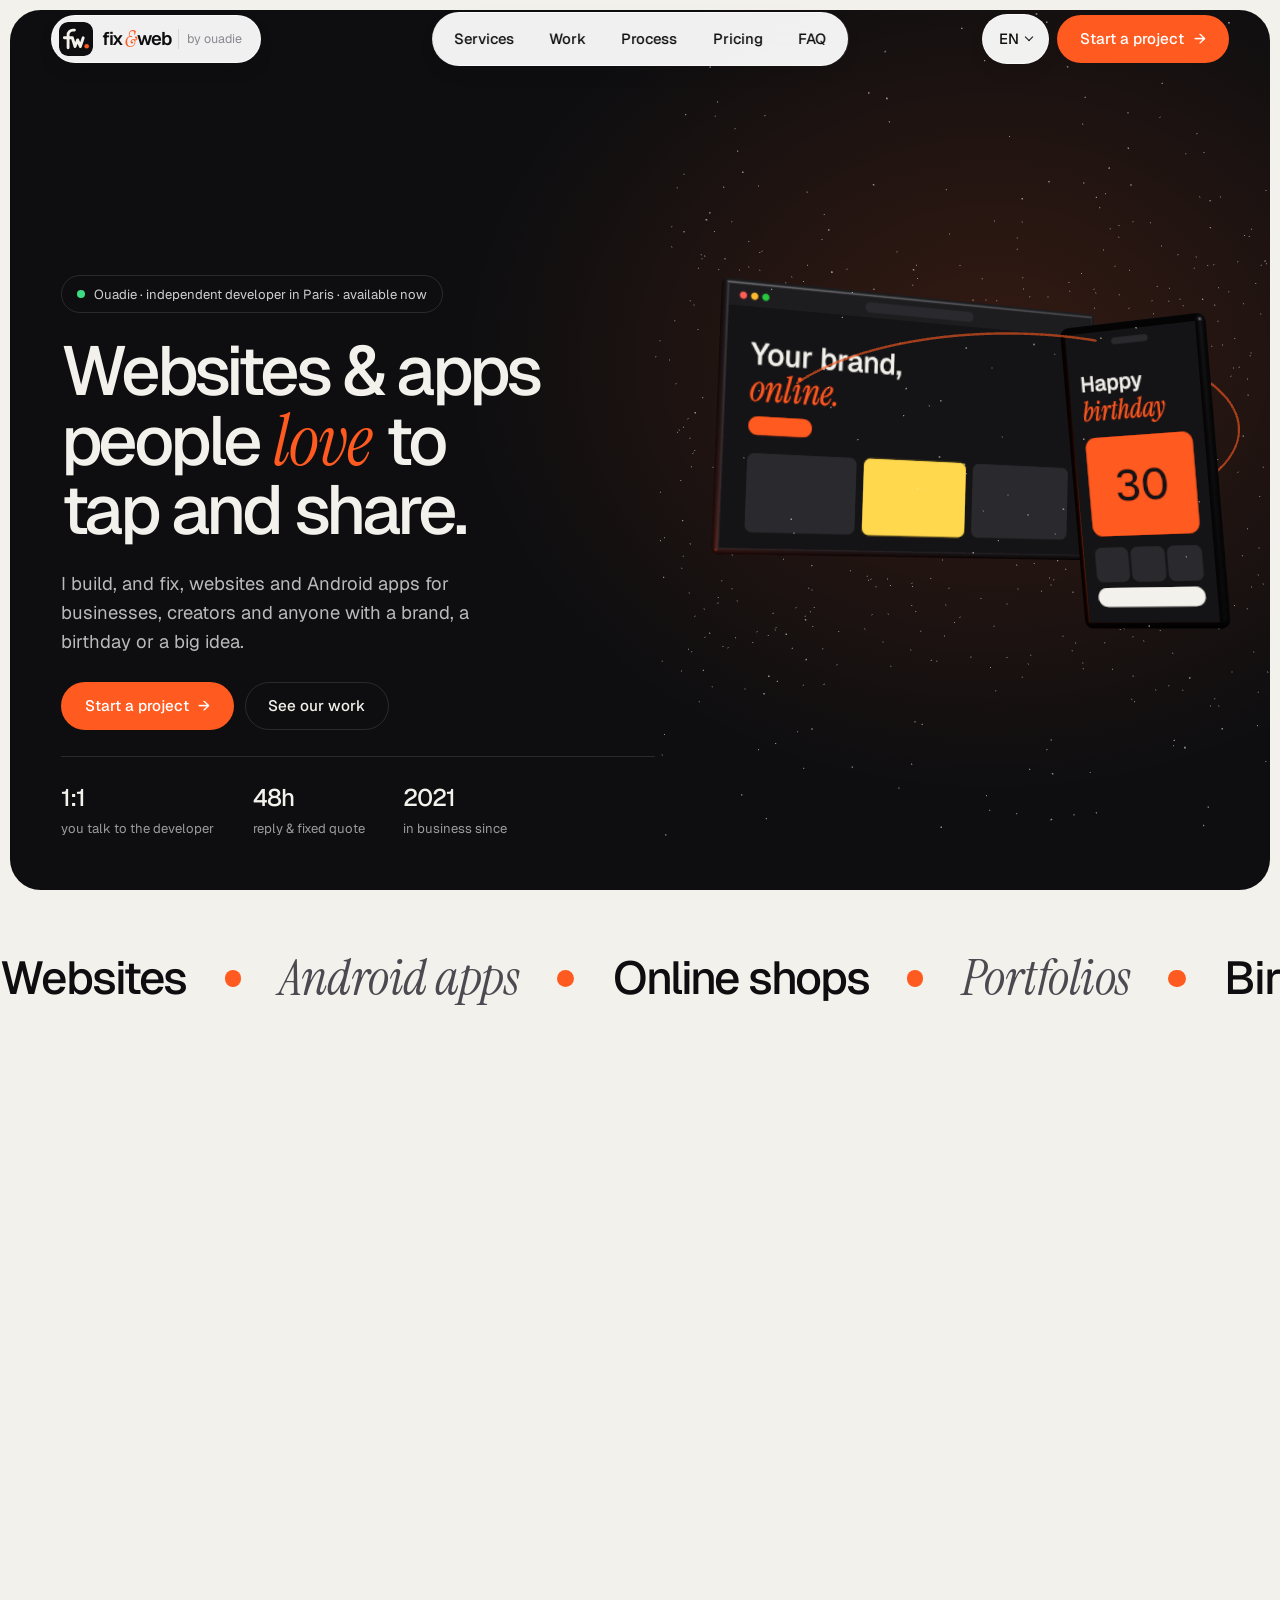
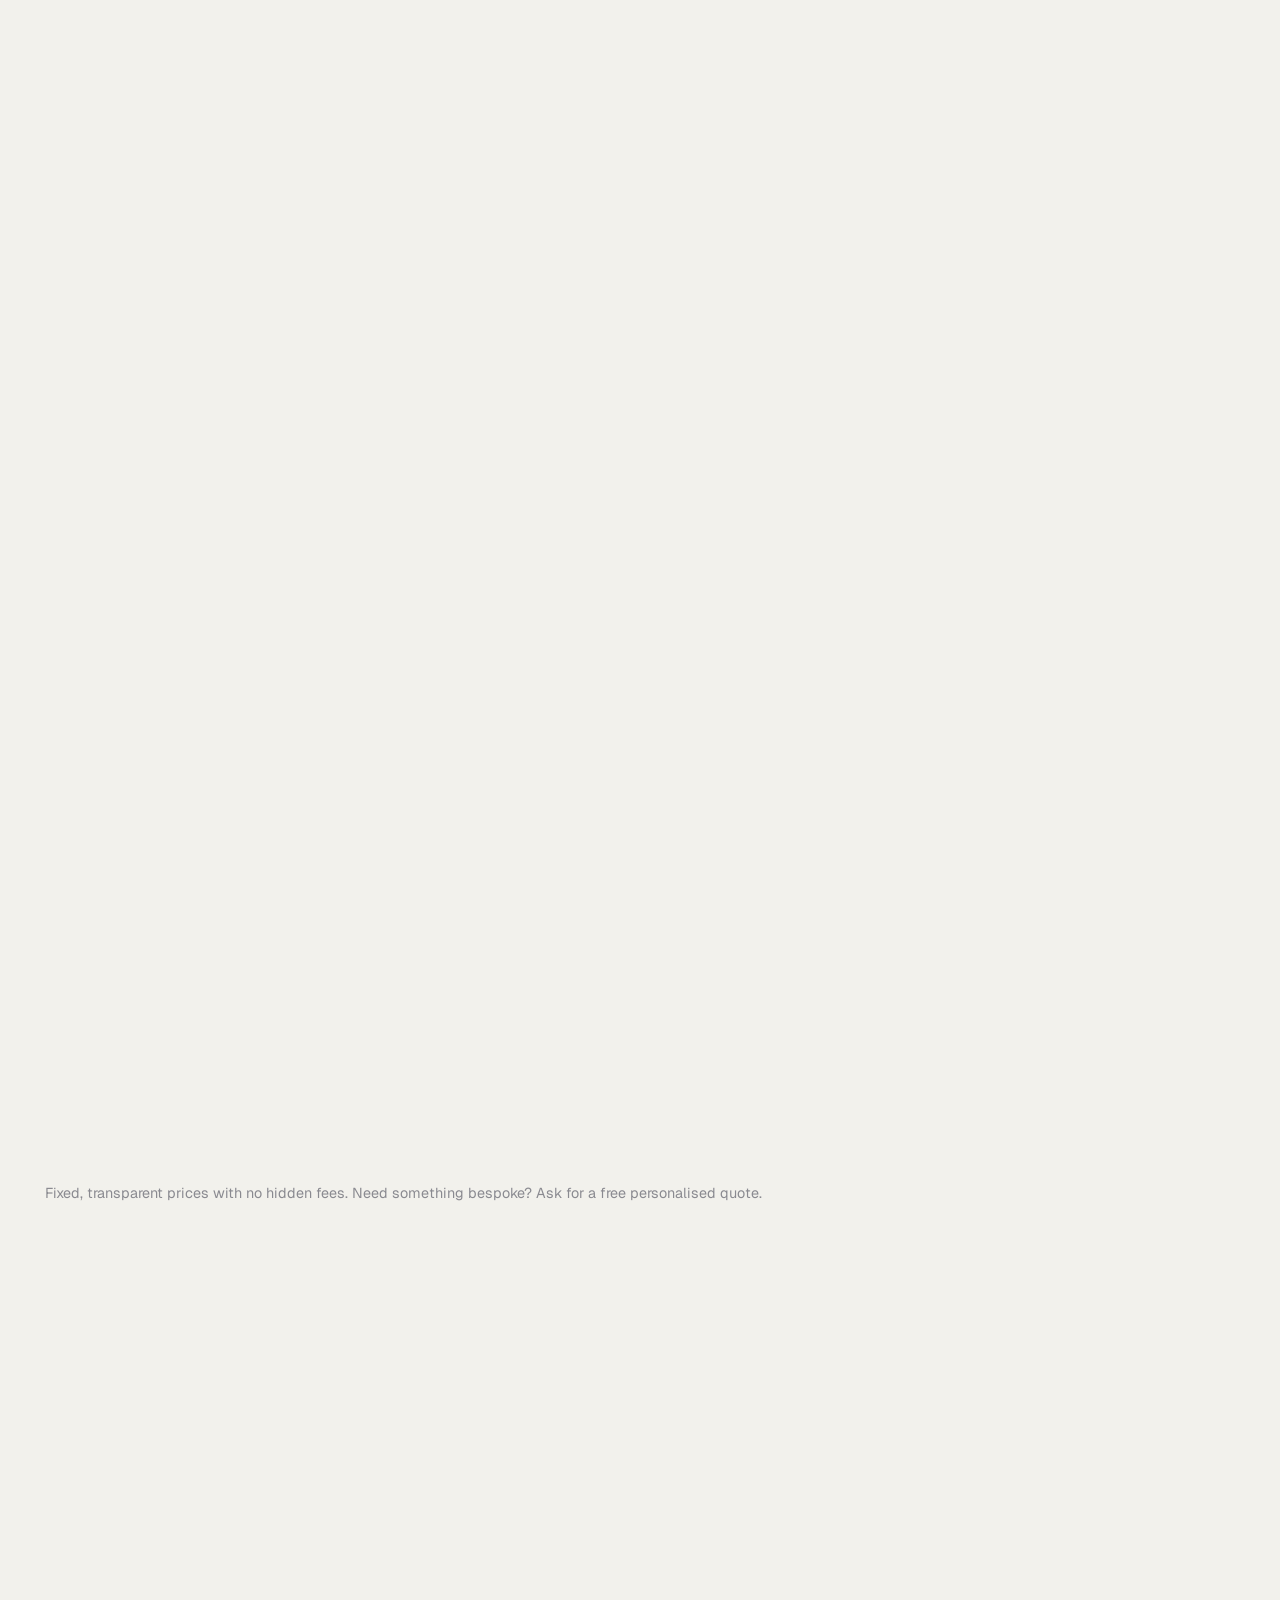
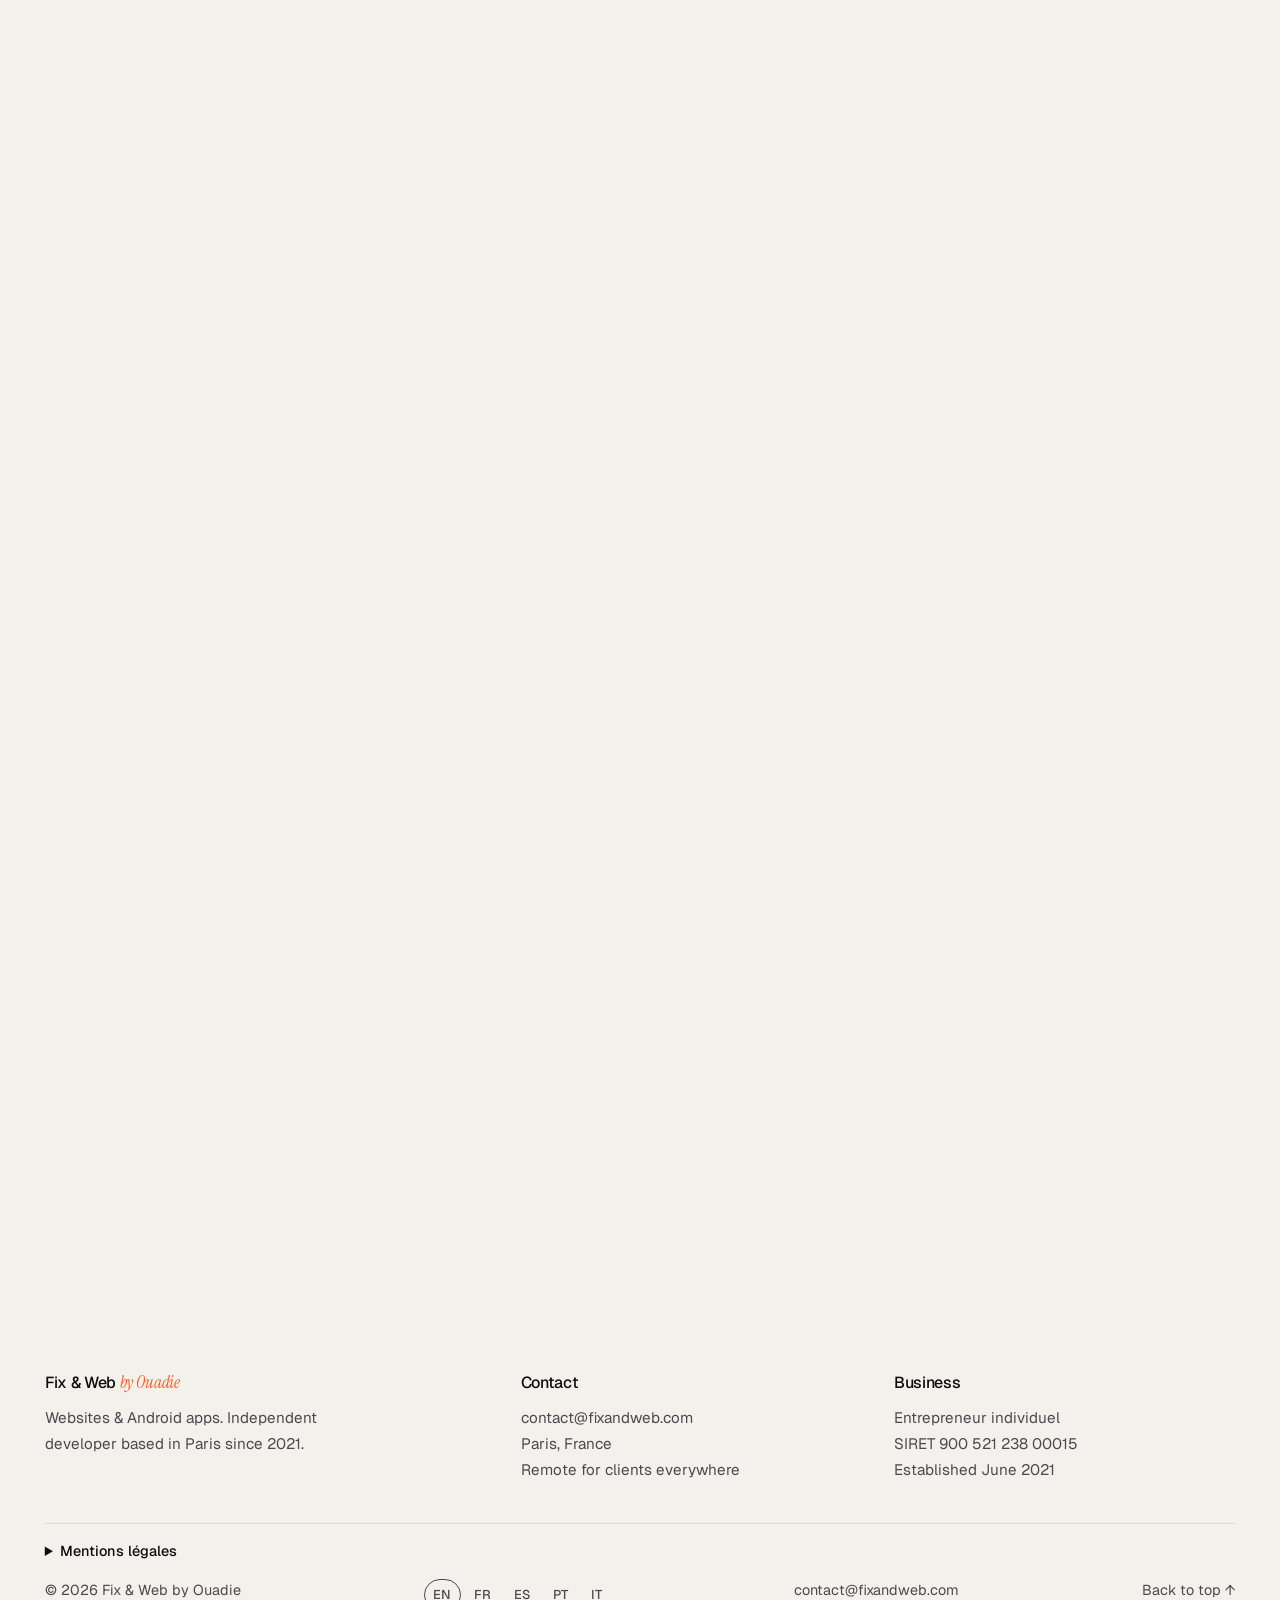
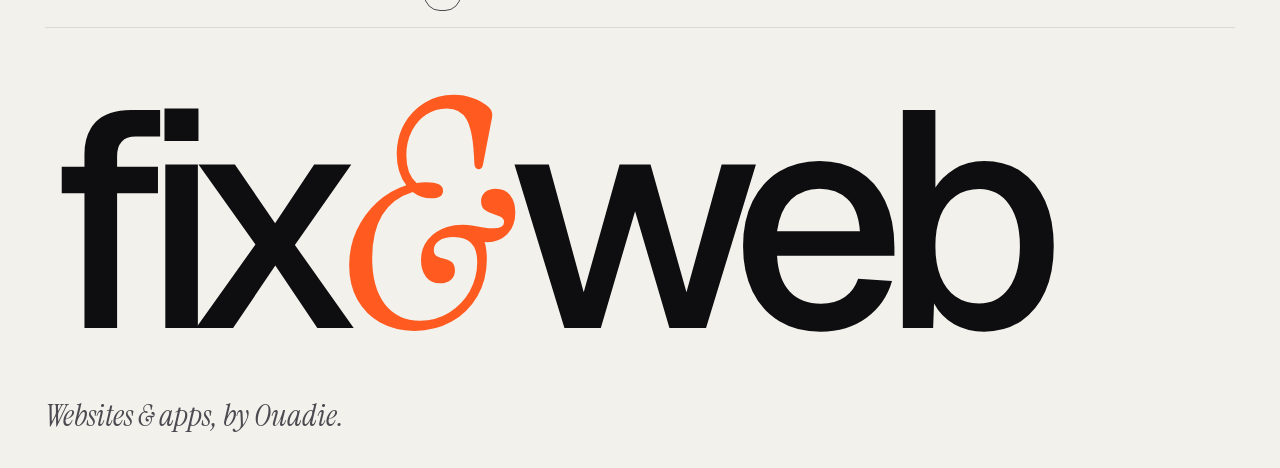
==== commit 0f55047e: "Deploy 6c3034120f6d7518662090824d9d72779d701d8d hakim2023/fix-and-web@6c3034120f6d7518662090824d9d72" ====
--- a/index.html
+++ b/index.html
@@ -4,6 +4,7 @@
   <meta charset="UTF-8" />
   <meta name="viewport" content="width=device-width, initial-scale=1, viewport-fit=cover" />
   <meta name="theme-color" content="#f2f1ec" />
+  <script>try{if(!localStorage.getItem('lang')){var l=(navigator.languages||[navigator.language]).map(function(x){return String(x).slice(0,2)}).filter(function(x){return ["en","fr","es","pt","it"].indexOf(x)>-1})[0];if(l&&l!=='en')location.replace('/'+l+'/'+location.hash)}}catch(e){}</script>
   <!-- icons: browsers, iOS/iPadOS, Android/PWA, Windows -->
   <link rel="icon" href="/favicon.ico" sizes="48x48" />
   <link rel="icon" href="/favicon.svg" type="image/svg+xml" />
@@ -16,6 +17,12 @@
   <title>Fix & Web by Ouadie — Websites & Android apps in Paris from 35 €</title>
   <meta name="description" content="Websites and Android apps built in Paris by Ouadie at fixed prices from 35 €, ready in 2 to 7 days: business sites, portfolios, QR menus, birthday and event sites. Free quote within 48 hours." />
   <link rel="canonical" href="https://hakim2023.github.io/" />
+  <link rel="alternate" hreflang="en" href="https://hakim2023.github.io/" />
+  <link rel="alternate" hreflang="fr" href="https://hakim2023.github.io/fr/" />
+  <link rel="alternate" hreflang="es" href="https://hakim2023.github.io/es/" />
+  <link rel="alternate" hreflang="pt" href="https://hakim2023.github.io/pt/" />
+  <link rel="alternate" hreflang="it" href="https://hakim2023.github.io/it/" />
+  <link rel="alternate" hreflang="x-default" href="https://hakim2023.github.io/" />
   <meta name="robots" content="index, follow, max-image-preview:large" />
   <meta name="author" content="Ouadie" />
   <meta name="geo.region" content="FR-75" />
@@ -35,13 +42,13 @@
   <meta name="twitter:title" content="Fix & Web by Ouadie — Websites & Android apps from 35 €" />
   <meta name="twitter:description" content="Websites and Android apps built in Paris at fixed prices, ready in 2 to 7 days." />
   <meta name="twitter:image" content="https://hakim2023.github.io/og-image.png" />
-  <script type="application/ld+json">{"@context":"https://schema.org","@type":"ProfessionalService","@id":"https://hakim2023.github.io/#business","name":"Fix & Web by Ouadie","url":"https://hakim2023.github.io/","logo":"https://hakim2023.github.io/logo.svg","image":"https://hakim2023.github.io/og-image.png","description":"Websites and Android apps for businesses and individuals in Paris, at fixed prices from 35 €, delivered in 2 to 7 days.","foundingDate":"2021-06-16","priceRange":"€35 – €65","areaServed":[{"@type":"City","name":"Paris"},{"@type":"Country","name":"France"}],"address":{"@type":"PostalAddress","addressLocality":"Paris","addressCountry":"FR"},"founder":{"@type":"Person","name":"Ouadie","url":"https://ouadie.net/"},"sameAs":["https://ouadie.net/","https://github.com/hakim2023"],"knowsLanguage":["fr","en","ar"],"hasOfferCatalog":{"@type":"OfferCatalog","name":"Fixed-price packages","itemListElement":[{"@type":"Offer","name":"QR Menu & Link Page","description":"A sleek single page for your menu, links or socials. Perfect for restaurants, cafés and creators.","price":35,"priceCurrency":"EUR","itemOffered":{"@type":"Service","name":"QR Menu & Link Page"}},{"@type":"Offer","name":"Birthday & Event Site","description":"A personal microsite for a birthday, wedding or anniversary. A unique gift they will never forget.","price":45,"priceCurrency":"EUR","itemOffered":{"@type":"Service","name":"Birthday & Event Site"}},{"@type":"Offer","name":"Portfolio Website","description":"A modern portfolio that shows your work at its best, for designers, photographers, developers and artists.","price":50,"priceCurrency":"EUR","itemOffered":{"@type":"Service","name":"Portfolio Website"}},{"@type":"Offer","name":"Business Website","description":"A professional showcase site that builds trust and turns visitors into customers.","price":55,"priceCurrency":"EUR","itemOffered":{"@type":"Service","name":"Business Website"}},{"@type":"Offer","name":"Android App","description":"Your own app on Android phones, for your business, an event or a special someone.","price":65,"priceCurrency":"EUR","itemOffered":{"@type":"Service","name":"Android App"}}]}}</script>
-  <script type="application/ld+json">{"@context":"https://schema.org","@type":"FAQPage","mainEntity":[{"@type":"Question","name":"Who will I be working with?","acceptedAnswer":{"@type":"Answer","text":"Me, Ouadie. I have run Fix & Web as an independent developer in Paris since 2021, so you deal directly with the person designing and building your project."}},{"@type":"Question","name":"How long does a project take?","acceptedAnswer":{"@type":"Answer","text":"Most projects are delivered in 2 to 7 days, depending on the package. You get a clear delivery date before we start."}},{"@type":"Question","name":"Can I edit the content myself?","acceptedAnswer":{"@type":"Answer","text":"Yes. Sites are built on WordPress, so you can change text, images and products without touching code."}},{"@type":"Question","name":"Can you fix my existing website?","acceptedAnswer":{"@type":"Answer","text":"Yes. Bugs, slow loading, broken layouts on phones, hacked WordPress sites: send me the link and I will tell you what is wrong for free."}},{"@type":"Question","name":"How do payments work?","acceptedAnswer":{"@type":"Answer","text":"Half upfront, half on launch, with a proper invoice. Shops can accept cards and wallets via Stripe or PayPal."}},{"@type":"Question","name":"Can you make a birthday app as a surprise?","acceptedAnswer":{"@type":"Answer","text":"Absolutely. Send me photos and messages, and I deliver a private link or APK ready for the big day."}}]}</script>
+  <script type="application/ld+json">{"@context":"https://schema.org","@type":"ProfessionalService","@id":"https://hakim2023.github.io/#business","name":"Fix & Web by Ouadie","url":"https://hakim2023.github.io/","logo":"https://hakim2023.github.io/logo.svg","image":"https://hakim2023.github.io/og-image.png","description":"Websites and Android apps for businesses and individuals in Paris, at fixed prices from 35 €, delivered in 2 to 7 days.","inLanguage":"en","foundingDate":"2021-06-16","priceRange":"€35 – €65","areaServed":[{"@type":"City","name":"Paris"},{"@type":"Country","name":"France"}],"address":{"@type":"PostalAddress","addressLocality":"Paris","addressCountry":"FR"},"founder":{"@type":"Person","name":"Ouadie"},"sameAs":["https://github.com/hakim2023"],"availableLanguage":["fr","en","es","pt","it"],"hasOfferCatalog":{"@type":"OfferCatalog","name":"Fixed-price packages","itemListElement":[{"@type":"Offer","name":"QR Menu & Link Page","description":"A sleek single page for your menu, links or socials. Perfect for restaurants, cafés and creators.","price":35,"priceCurrency":"EUR","itemOffered":{"@type":"Service","name":"QR Menu & Link Page"}},{"@type":"Offer","name":"Birthday & Event Site","description":"A personal microsite for a birthday, wedding or anniversary. A unique gift they will never forget.","price":45,"priceCurrency":"EUR","itemOffered":{"@type":"Service","name":"Birthday & Event Site"}},{"@type":"Offer","name":"Portfolio Website","description":"A modern portfolio that shows your work at its best, for designers, photographers, developers and artists.","price":50,"priceCurrency":"EUR","itemOffered":{"@type":"Service","name":"Portfolio Website"}},{"@type":"Offer","name":"Business Website","description":"A professional showcase site that builds trust and turns visitors into customers.","price":55,"priceCurrency":"EUR","itemOffered":{"@type":"Service","name":"Business Website"}},{"@type":"Offer","name":"Android App","description":"Your own app on Android phones, for your business, an event or a special someone.","price":65,"priceCurrency":"EUR","itemOffered":{"@type":"Service","name":"Android App"}}]}}</script>
+  <script type="application/ld+json">{"@context":"https://schema.org","@type":"FAQPage","inLanguage":"en","mainEntity":[{"@type":"Question","name":"Who will I be working with?","acceptedAnswer":{"@type":"Answer","text":"Me, Ouadie. I have run Fix & Web as an independent developer in Paris since 2021, so you deal directly with the person designing and building your project."}},{"@type":"Question","name":"How long does a project take?","acceptedAnswer":{"@type":"Answer","text":"Most projects are delivered in 2 to 7 days, depending on the package. You get a clear delivery date before we start."}},{"@type":"Question","name":"Can I edit the content myself?","acceptedAnswer":{"@type":"Answer","text":"Yes. Sites are built on WordPress, so you can change text, images and products without touching code."}},{"@type":"Question","name":"Can you fix my existing website?","acceptedAnswer":{"@type":"Answer","text":"Yes. Bugs, slow loading, broken layouts on phones, hacked WordPress sites: send me the link and I will tell you what is wrong for free."}},{"@type":"Question","name":"How do payments work?","acceptedAnswer":{"@type":"Answer","text":"Half upfront, half on launch, with a proper invoice. Shops can accept cards and wallets via Stripe or PayPal."}},{"@type":"Question","name":"Can you make a birthday app as a surprise?","acceptedAnswer":{"@type":"Answer","text":"Absolutely. Send me photos and messages, and I deliver a private link or APK ready for the big day."}}]}</script>
   <link rel="preconnect" href="https://fonts.googleapis.com" />
   <link rel="preconnect" href="https://fonts.gstatic.com" crossorigin />
   <link href="https://fonts.googleapis.com/css2?family=Geist:wght@400;500;600&family=Instrument+Serif:ital@0;1&display=swap" rel="stylesheet" />
-  <script type="module" crossorigin src="/assets/index-Bzjd9ndQ.js"></script>
-  <link rel="stylesheet" crossorigin href="/assets/index-CxapkLg-.css">
+  <script type="module" crossorigin src="/assets/index-BwhEghra.js"></script>
+  <link rel="stylesheet" crossorigin href="/assets/index-fDBwT7q0.css">
 </head>
 <body>
   <div class="loader" id="loader" aria-live="polite">
@@ -59,11 +66,14 @@
       <a href="#pricing">Pricing</a>
       <a href="#faq">FAQ</a>
     </nav>
-    <a href="#contact" class="btn btn--accent nav__cta">Start a project <b>→</b></a>
-    <button class="burger pill" id="burger" aria-controls="menu" aria-expanded="false" aria-label="Open menu">
-      <span class="burger__label" id="burgerLabel">Menu</span>
-      <span class="burger__lines" aria-hidden="true"><i></i><i></i></span>
-    </button>
+    <div class="nav__end">
+      <details class="lang pill" id="langMenu"><summary aria-label="Language: English">en</summary><ul><li><a href="/" hreflang="en" lang="en" data-lang="en" aria-current="page">English<small>en</small></a></li><li><a href="/fr/" hreflang="fr" lang="fr" data-lang="fr">Français<small>fr</small></a></li><li><a href="/es/" hreflang="es" lang="es" data-lang="es">Español<small>es</small></a></li><li><a href="/pt/" hreflang="pt" lang="pt" data-lang="pt">Português<small>pt</small></a></li><li><a href="/it/" hreflang="it" lang="it" data-lang="it">Italiano<small>it</small></a></li></ul></details>
+      <a href="#contact" class="btn btn--accent nav__cta">Start a project <b>→</b></a>
+      <button class="burger pill" id="burger" aria-controls="menu" aria-expanded="false" aria-label="Open menu" data-open="Open menu" data-close="Close menu" data-menu="Menu" data-closed="Close">
+        <span class="burger__label" id="burgerLabel">Menu</span>
+        <span class="burger__lines" aria-hidden="true"><i></i><i></i></span>
+      </button>
+    </div>
   </header>
 
   <div class="menu" id="menu" aria-hidden="true" inert>
@@ -76,6 +86,7 @@
       <a href="#contact"><small>06</small>Contact</a>
     </nav>
     <div class="menu__foot">
+      <nav class="langs" aria-label="Language"><a href="/" hreflang="en" lang="en" data-lang="en" title="English" aria-current="page">en</a><a href="/fr/" hreflang="fr" lang="fr" data-lang="fr" title="Français">fr</a><a href="/es/" hreflang="es" lang="es" data-lang="es" title="Español">es</a><a href="/pt/" hreflang="pt" lang="pt" data-lang="pt" title="Português">pt</a><a href="/it/" hreflang="it" lang="it" data-lang="it" title="Italiano">it</a></nav>
       <a href="mailto:contact@fixandweb.com">contact@fixandweb.com</a>
       <a href="#contact" class="btn btn--accent">Start a project <b>→</b></a>
     </div>
@@ -99,7 +110,7 @@
           <ul class="hero__stats" id="stats" data-reveal><li><b>1:1</b>you talk to the developer</li><li><b>48h</b>reply &amp; fixed quote</li><li><b>2021</b>in business since</li></ul>
         </div>
         <div class="hero__stage">
-          <canvas id="hero-canvas" aria-hidden="true"></canvas>
+          <canvas id="hero-canvas" aria-hidden="true" data-screens="Happy|birthday|Your brand,|online."></canvas>
         </div>
       </div>
     </section>
@@ -151,9 +162,7 @@
       <div class="card__art" style="--c:#ffc400"><div class="mock mock--app"><i class="mock__notch"></i><img class="mock__shot" src="/work/tawfik-phone.webp" width="780" height="1688" alt="Tawfik Dépannage website on a phone, with call and WhatsApp buttons" loading="lazy" decoding="async" /></div><span class="card__view">Visit the site <b>↗</b></span></div>
       <div class="card__meta"><div><h3>Tawfik Dépannage</h3><span>Towing &amp; garage website</span></div><span class="live-tag">Live</span></div></a><a class="card card--web" href="https://bako-72.netlify.app/menu.html" target="_blank" rel="noopener">
       <div class="card__art" style="--c:#e3a13b"><div class="mock mock--web"><div class="mock__bar"><i></i><i></i><i></i><span></span></div><img class="mock__shot" src="/work/bako-print.webp" width="1440" height="900" alt="Bako-72 printable A4 menu with a QR code" loading="lazy" decoding="async" /></div><span class="card__view">Visit the site <b>↗</b></span></div>
-      <div class="card__meta"><div><h3>Bako-72 QR menu</h3><span>Printable menu with QR code</span></div><span class="live-tag">Live</span></div></a><a class="card card--web" href="https://ouadie.net/" target="_blank" rel="noopener">
-      <div class="card__art" style="--c:#d9d4c7"><div class="mock mock--web"><div class="mock__bar"><i></i><i></i><i></i><span></span></div><img class="mock__shot" src="/work/ouadie-desktop.webp" width="1440" height="900" alt="ouadie.net developer portfolio home page" loading="lazy" decoding="async" /></div><span class="card__view">Visit the site <b>↗</b></span></div>
-      <div class="card__meta"><div><h3>ouadie.net</h3><span>Developer portfolio</span></div><span class="live-tag">Live</span></div></a><a class="card card--web" href="https://ouadie-kasa.netlify.app/" target="_blank" rel="noopener">
+      <div class="card__meta"><div><h3>Bako-72 QR menu</h3><span>Printable menu with QR code</span></div><span class="live-tag">Live</span></div></a><a class="card card--web" href="https://ouadie-kasa.netlify.app/" target="_blank" rel="noopener">
       <div class="card__art" style="--c:#ff6060"><div class="mock mock--web"><div class="mock__bar"><i></i><i></i><i></i><span></span></div><img class="mock__shot" src="/work/kasa.webp" width="1440" height="900" alt="Kasa, a rental web app built with React" loading="lazy" decoding="async" /></div><span class="card__view">Visit the site <b>↗</b></span></div>
       <div class="card__meta"><div><h3>Kasa</h3><span>Rental app in React</span></div><span>Training</span></div></a></div>
     </section>
@@ -215,7 +224,7 @@
           <h2>Tell us what you're <em>dreaming up</em>.</h2>
           <p class="contact__sub">I reply within 48 hours with a clear, fixed quote.</p>
         </header>
-        <form class="form" id="contactForm" novalidate>
+        <form class="form" id="contactForm" novalidate data-invalid="Please add your name and a valid email." data-sent="Thanks! We will reply within one working day.">
           <label>Your name<input name="name" required autocomplete="name" placeholder="Jane Doe" /></label>
           <label>Email<input name="email" type="email" required autocomplete="email" placeholder="jane@email.com" /></label>
           <fieldset class="form__wide chips">
@@ -257,11 +266,11 @@
         <dt>SIREN / SIRET</dt><dd>900 521 238 / 900 521 238 00015</dd>
         <dt>Code NAF</dt><dd>73.11Z</dd>
         <dt>Contact</dt><dd><a href="mailto:contact@fixandweb.com">contact@fixandweb.com</a></dd>
-        <dt>Hébergeur</dt><dd>À compléter (nom, adresse et téléphone de l'hébergeur)</dd>
       </dl>
     </details>
     <div class="footer__row">
       <span>© <span id="year"></span> Fix &amp; Web by Ouadie</span>
+      <nav class="langs" aria-label="Language"><a href="/" hreflang="en" lang="en" data-lang="en" title="English" aria-current="page">en</a><a href="/fr/" hreflang="fr" lang="fr" data-lang="fr" title="Français">fr</a><a href="/es/" hreflang="es" lang="es" data-lang="es" title="Español">es</a><a href="/pt/" hreflang="pt" lang="pt" data-lang="pt" title="Português">pt</a><a href="/it/" hreflang="it" lang="it" data-lang="it" title="Italiano">it</a></nav>
       <a href="mailto:contact@fixandweb.com">contact@fixandweb.com</a>
       <a href="#top">Back to top ↑</a>
     </div>
--- a/assets/index-fDBwT7q0.css
+++ b/assets/index-fDBwT7q0.css
@@ -0,0 +1 @@
+:root{--bg: #f2f1ec;--surface: #ffffff;--ink: #0e0e10;--ink-2: #1a1a1d;--ink-soft: #4a4a50;--muted: #8a8a90;--line: rgba(14, 14, 16, .1);--on-dark: #f2f1ec;--on-dark-muted: #9a9aa0;--line-dark: rgba(242, 241, 236, .12);--accent: #ff5a1f;--sans: "Geist", system-ui, -apple-system, sans-serif;--serif: "Instrument Serif", Georgia, serif;--gutter: clamp(1rem, 3.5vw, 3rem);--radius: clamp(20px, 2.4vw, 32px);--ease: cubic-bezier(.22, 1, .36, 1)}*,*:before,*:after{box-sizing:border-box;margin:0}html{-webkit-text-size-adjust:100%}html.lenis,html.lenis body{height:auto}.lenis.lenis-smooth{scroll-behavior:auto!important}.lenis.lenis-stopped{overflow:hidden}body{background:var(--bg);color:var(--ink);font:400 clamp(1rem,.96rem + .2vw,1.0625rem) / 1.6 var(--sans);overflow-x:hidden;-webkit-font-smoothing:antialiased}body.is-loading,body.menu-open{overflow:hidden}a{color:inherit;text-decoration:none}ul,ol{list-style:none;padding:0}button,input,select,textarea{font:inherit;color:inherit}:focus-visible{outline:2px solid var(--accent);outline-offset:3px;border-radius:6px}::selection{background:var(--accent);color:#fff}h1,h2,h3{font-weight:500;letter-spacing:-.045em;line-height:.98}h2{font-size:clamp(2.2rem,5.2vw,4.75rem);max-width:18ch}em{font:italic 400 1.04em/1 var(--serif);letter-spacing:-.01em}h2 em,.footer__big em{color:var(--accent)}.eyebrow{display:inline-flex;align-items:center;gap:.55rem;font-size:.82rem;font-weight:500;color:var(--ink-soft)}.eyebrow:before{content:"";width:7px;height:7px;border-radius:50%;background:var(--accent)}.btn{display:inline-flex;align-items:center;justify-content:center;gap:.6rem;min-height:48px;padding:0 1.4rem;border:1px solid transparent;border-radius:999px;cursor:pointer;font-weight:500;font-size:.95rem;white-space:nowrap;transition:transform .4s var(--ease),background .3s,color .3s,border-color .3s}.btn b{font-weight:500;transition:transform .4s var(--ease)}.btn:hover{transform:translateY(-2px)}.btn:hover b{transform:translate(4px)}.btn--accent{background:var(--accent);color:#fff}.btn--dark{background:var(--ink);color:var(--on-dark)}.btn--ghost{border-color:var(--line-dark);color:var(--on-dark)}.btn--ghost:hover{border-color:var(--on-dark)}.btn--outline{border-color:var(--line)}.btn--outline:hover{border-color:var(--ink)}.pill{background:#fffffff0;backdrop-filter:blur(16px) saturate(1.4);-webkit-backdrop-filter:blur(16px) saturate(1.4);border:1px solid rgba(255,255,255,.6);border-radius:999px;box-shadow:0 8px 24px -12px #0e0e1040}.loader{position:fixed;top:0;right:0;bottom:0;left:0;z-index:100;background:var(--ink);color:var(--on-dark);display:grid;grid-template-rows:auto 1fr auto;padding:var(--gutter)}.loader__top{display:flex;justify-content:space-between;align-items:center;font-size:.85rem;color:var(--on-dark-muted)}.loader__brand{display:inline-flex;align-items:center;gap:.6rem;color:var(--on-dark);font-weight:500}.loader__brand img{border-radius:7px;box-shadow:0 0 0 1px var(--line-dark)}.loader__count{align-self:end;font:500 clamp(6rem,26vw,20rem) / .8 var(--sans);letter-spacing:-.07em;font-variant-numeric:tabular-nums;padding-bottom:1.5rem}.loader__count sup{font:italic 400 .3em var(--serif);color:var(--accent);vertical-align:top;margin-left:.1em}.loader__bar{height:2px;background:var(--line-dark);border-radius:2px;overflow:hidden}.loader__bar i{display:block;height:100%;background:var(--accent);transform:scaleX(0);transform-origin:left}.nav{position:fixed;inset:0 0 auto 0;z-index:70;padding:14px calc(var(--gutter) + 6px);display:flex;align-items:center;justify-content:space-between;gap:1rem;pointer-events:none;transition:transform .6s var(--ease)}.nav>*{pointer-events:auto}.nav.is-hidden{transform:translateY(-120%)}.nav__logo{display:inline-flex;align-items:center;height:48px;padding:0 1.1rem 0 7px;font-weight:600;font-size:1.15rem;letter-spacing:-.04em}.nav__mark{width:34px;height:34px;margin-right:.55rem;border-radius:9px}.nav__logo em{color:var(--accent);margin:0 .05em;font-size:1.25em;line-height:0}.nav__logo small{margin-left:.4rem;padding-left:.55rem;border-left:1px solid var(--line);font-size:.78rem;font-weight:400;letter-spacing:0;color:var(--muted)}@media (max-width: 400px){.nav__logo small{display:none}}.nav__links{display:flex;gap:.2rem;padding:5px;position:absolute;left:50%;translate:-50% 0}.nav__links a{padding:.55rem 1rem;border-radius:999px;font-size:.92rem;font-weight:500;transition:background .3s}.nav__links a:hover{background:#0e0e1012}.burger{display:none;align-items:center;gap:.7rem;height:48px;padding:0 .55rem 0 1.1rem;cursor:pointer;font-weight:500;font-size:.92rem}.burger__lines{position:relative;width:36px;height:36px;border-radius:50%;background:var(--ink)}.burger__lines i{position:absolute;left:11px;right:11px;height:1.5px;background:#fff;border-radius:2px;transition:transform .5s var(--ease),top .5s var(--ease)}.burger__lines i:first-child{top:14px}.burger__lines i:last-child{top:20px}.burger[aria-expanded=true] .burger__lines{background:var(--accent)}.burger[aria-expanded=true] .burger__lines i:first-child{top:17px;transform:rotate(45deg)}.burger[aria-expanded=true] .burger__lines i:last-child{top:17px;transform:rotate(-45deg)}@media (max-width: 960px){.nav__links,.nav__cta{display:none}.burger{display:inline-flex}}.menu{position:fixed;top:0;right:0;bottom:0;left:0;z-index:60;background:var(--ink);color:var(--on-dark);display:flex;flex-direction:column;justify-content:space-between;padding:96px calc(var(--gutter) + 6px) calc(28px + env(safe-area-inset-bottom));clip-path:inset(0 0 100% 0 round 0 0 32px 32px);transition:clip-path .75s var(--ease);visibility:hidden}.menu.is-open{clip-path:inset(0 0 0 0 round 0);visibility:visible}.menu__links{display:grid}.menu__links a{display:flex;align-items:baseline;gap:1rem;padding:.55rem 0;border-bottom:1px solid var(--line-dark);font-size:clamp(2.2rem,10vw,4rem);font-weight:500;letter-spacing:-.05em;line-height:1.05;opacity:0;transform:translateY(24px);transition:opacity .5s,transform .6s var(--ease),color .3s}.menu__links a small{font-size:.8rem;letter-spacing:0;color:var(--accent);font-weight:500;min-width:1.6rem}.menu__links a:hover{color:var(--accent)}.menu.is-open .menu__links a{opacity:1;transform:none}.menu.is-open .menu__links a:nth-child(1){transition-delay:.15s}.menu.is-open .menu__links a:nth-child(2){transition-delay:.2s}.menu.is-open .menu__links a:nth-child(3){transition-delay:.25s}.menu.is-open .menu__links a:nth-child(4){transition-delay:.3s}.menu.is-open .menu__links a:nth-child(5){transition-delay:.35s}.menu.is-open .menu__links a:nth-child(6){transition-delay:.4s}.menu__foot{display:flex;flex-wrap:wrap;justify-content:space-between;align-items:center;gap:1rem;color:var(--on-dark-muted);font-size:.95rem}@media (min-width: 961px){.menu{display:none}}.hero{padding:10px}.hero__card{position:relative;overflow:hidden;border-radius:var(--radius);background:var(--ink);color:var(--on-dark);min-height:calc(100svh - 20px);display:grid;grid-template-columns:1.05fr 1fr;background-image:radial-gradient(60% 70% at 78% 40%,rgba(255,90,31,.16),transparent 70%)}.hero__copy{display:flex;flex-direction:column;justify-content:flex-end;gap:1.6rem;padding:120px 0 clamp(2rem,4vw,3.5rem) clamp(1.5rem,4vw,3.5rem);position:relative;z-index:2}.hero__stage{position:relative;min-height:420px}#hero-canvas{position:absolute;top:0;right:0;bottom:0;left:0;width:100%;height:100%;display:block}.tag{display:inline-flex;align-items:center;gap:.6rem;align-self:flex-start;padding:.45rem .9rem;border:1px solid var(--line-dark);border-radius:999px;font-size:.82rem;color:#cfcfd3}.live{width:8px;height:8px;border-radius:50%;background:#3ddc84;box-shadow:0 0 #3ddc8499;animation:pulse 2s infinite}@keyframes pulse{70%{box-shadow:0 0 0 8px #3ddc8400}to{box-shadow:0 0 #3ddc8400}}.hero__title{font-size:clamp(2.6rem,5.4vw,5.75rem);font-weight:500;letter-spacing:-.055em;line-height:.96}.hero__title em{color:var(--accent)}.line{display:block;overflow:hidden;padding-bottom:.1em;margin-bottom:-.1em}.line>span{display:block}.hero__lead{max-width:40ch;color:#b9b9be;font-size:clamp(1rem,.95rem + .3vw,1.15rem)}.hero__actions{display:flex;flex-wrap:wrap;gap:.7rem}.hero__stats{display:flex;gap:clamp(1.2rem,3vw,2.6rem);padding-top:1.4rem;border-top:1px solid var(--line-dark);flex-wrap:wrap}.hero__stats li{display:grid;font-size:.82rem;color:var(--on-dark-muted)}.hero__stats b{font-size:1.5rem;font-weight:500;letter-spacing:-.04em;color:var(--on-dark)}@media (max-width: 960px){.hero__card{grid-template-columns:1fr;grid-template-rows:auto auto;min-height:0;background-image:radial-gradient(90% 40% at 50% 22%,rgba(255,90,31,.18),transparent 70%)}.hero__stage{order:-1;min-height:0;height:clamp(280px,46svh,460px);margin-top:76px}.hero__copy{padding:.5rem 1.4rem 1.8rem;gap:1.3rem}}.marquee{overflow:hidden;padding:clamp(1.6rem,4vw,2.6rem) 0}.marquee__track{display:flex;width:max-content;gap:2.4rem;font-size:clamp(1.6rem,3.6vw,3rem);font-weight:500;letter-spacing:-.045em;white-space:nowrap;animation:slide 45s linear infinite}.marquee__track span{display:inline-flex;align-items:center;gap:2.4rem}.marquee__track span:nth-child(2n){font:italic 400 1.1em var(--serif);letter-spacing:-.01em;color:var(--ink-soft)}.marquee__track span:after{content:"";width:.35em;height:.35em;border-radius:50%;background:var(--accent)}@keyframes slide{to{transform:translate(-50%)}}.section{padding:clamp(4rem,9vw,8rem) var(--gutter)}.section__head{display:grid;gap:1rem;margin-bottom:clamp(2rem,5vw,4rem)}.section__head--row{display:flex;justify-content:space-between;align-items:flex-end;gap:1rem;flex-wrap:wrap}.section__head--row>div{display:grid;gap:1rem}.hint{color:var(--muted);font-size:.9rem}.bento{display:grid;gap:12px;grid-template-columns:1fr}.bento li{position:relative;display:flex;flex-direction:column;gap:.9rem;min-height:260px;padding:clamp(1.4rem,2.6vw,2.2rem);background:var(--surface);border-radius:var(--radius);border:1px solid var(--line);overflow:hidden;transition:transform .5s var(--ease),box-shadow .5s var(--ease)}.bento li:hover{transform:translateY(-4px);box-shadow:0 24px 50px -28px #0e0e1059}.bento .n{font-size:.85rem;color:var(--muted);font-weight:500}.bento .arrow{position:absolute;top:clamp(1.2rem,2.4vw,2rem);right:clamp(1.2rem,2.4vw,2rem);width:40px;height:40px;border-radius:50%;display:grid;place-items:center;border:1px solid var(--line);transition:transform .5s var(--ease),background .3s,color .3s}.bento li:hover .arrow{transform:rotate(-45deg);background:var(--accent);color:#fff;border-color:var(--accent)}.bento h3{margin-top:auto;font-size:clamp(1.6rem,2.6vw,2.3rem);max-width:16ch}.bento p{color:var(--ink-soft);max-width:44ch}.bento .tags{display:flex;flex-wrap:wrap;gap:.4rem}.bento .tags span{font-size:.78rem;padding:.3rem .7rem;border-radius:999px;background:var(--bg);color:var(--ink-soft)}.bento .is-dark{background:var(--ink);color:var(--on-dark);border-color:var(--ink)}.bento .is-dark p{color:#b9b9be}.bento .is-dark .tags span{background:var(--ink-2);color:#cfcfd3}.bento .is-dark .arrow{border-color:var(--line-dark)}.bento .is-accent{background:var(--accent);color:#fff;border-color:var(--accent)}.bento .is-accent p,.bento .is-accent .n{color:#ffffffd9}.bento .is-accent .tags span{background:#ffffff2e;color:#fff}.bento .is-accent .arrow{border-color:#fff6}.bento .is-accent:hover .arrow{background:#fff;color:var(--accent);border-color:#fff}@media (min-width: 640px){.bento{grid-template-columns:repeat(2,1fr)}.bento .is-wide{grid-column:span 2}}@media (min-width: 1024px){.bento{grid-template-columns:repeat(3,1fr)}.bento li{min-height:300px}}.section--work{padding-inline:0}.section--work .section__head{padding-inline:var(--gutter)}.work{display:flex;gap:12px;padding:0 var(--gutter) 1rem;overflow-x:auto;scroll-snap-type:x mandatory;scrollbar-width:none;overscroll-behavior-x:contain}.work::-webkit-scrollbar{display:none}.card{flex:0 0 min(84vw,420px);scroll-snap-align:start;scroll-margin-left:var(--gutter)}.card__art{position:relative;height:clamp(340px,92vw,440px);border-radius:var(--radius);background:var(--c);overflow:hidden;display:flex;align-items:flex-end;justify-content:center}.card__view{position:absolute;top:14px;right:14px;display:inline-flex;gap:.4rem;padding:.5rem .9rem;border-radius:999px;background:var(--ink);color:#fff;font-size:.82rem;font-weight:500;opacity:0;transform:translateY(-6px);transition:opacity .4s,transform .5s var(--ease)}.card:hover .card__view{opacity:1;transform:none}.mock{position:relative;background:var(--ink);color:var(--on-dark);box-shadow:0 30px 60px -24px #00000080;transform:translateY(5%);transition:transform .7s var(--ease)}.card:hover .mock{transform:translateY(1%)}.mock__body{display:flex;flex-direction:column;gap:.7rem}.mock small{font-size:.72rem;color:var(--c);letter-spacing:.02em}.mock strong{font-weight:500;letter-spacing:-.05em;line-height:.95}.mock__cta{width:88px;height:26px;border-radius:999px;background:var(--c)}.mock__row{display:grid;grid-template-columns:repeat(3,1fr);gap:8px}.mock__row b{height:64px;border-radius:10px;background:#222226}.mock__row b:nth-child(2){background:var(--c);opacity:.85}.mock--web{width:86%;height:80%;border-radius:14px 14px 0 0}.mock__bar{display:flex;align-items:center;gap:6px;height:30px;padding:0 12px;border-bottom:1px solid rgba(255,255,255,.07)}.mock__bar i{width:8px;height:8px;border-radius:50%;background:#3a3a3f}.mock__bar span{width:38%;height:12px;margin:0 auto;border-radius:99px;background:#26262a}.mock--web .mock__body{padding:9% 8%;height:calc(100% - 30px)}.mock--web strong{font-size:clamp(1.8rem,8vw,3.2rem)}.mock--web .mock__row{margin-top:auto}.mock--app{width:min(62%,250px);height:86%;border-radius:34px 34px 0 0;border:6px solid #1f1f23;border-bottom:0}.mock__notch{position:absolute;top:9px;left:50%;translate:-50% 0;width:32%;height:14px;border-radius:99px;background:#1f1f23}.mock--app .mock__body{padding:36px 9% 0}.mock--app strong{font-size:clamp(1.5rem,6vw,2rem)}.mock__tile{height:90px;border-radius:16px;background:var(--c)}.mock--app .mock__row b{height:46px}.mock--app .mock__cta{width:100%;height:30px;background:var(--on-dark)}.card__meta{display:flex;justify-content:space-between;align-items:flex-start;gap:1rem;padding:1rem .3rem 0}.card__meta h3{font-size:1.3rem;letter-spacing:-.035em}.card__meta span{color:var(--muted);font-size:.9rem}.card__meta .live-tag{display:inline-flex;align-items:center;gap:.4rem;padding:.25rem .65rem;border-radius:999px;background:#e3f7ea;color:#13803d;font-size:.78rem;font-weight:500}.live-tag:before{content:"";width:6px;height:6px;border-radius:50%;background:#1fae55}@media (hover: none){.card[href] .card__view{opacity:1;transform:none}}@media (min-width: 900px){.hint{display:none}.work{display:grid;grid-template-columns:repeat(12,1fr);gap:2.4rem 14px;overflow:visible;padding-bottom:0}.card:nth-child(1){grid-column:span 7}.card:nth-child(2){grid-column:span 5}.card:nth-child(n+3){grid-column:span 4}.card:nth-child(-n+2) .card__art{height:clamp(380px,38vw,540px)}.card:nth-child(n+3) .card__art{height:clamp(320px,28vw,420px)}.mock--web strong{font-size:clamp(1.8rem,3.2vw,3.4rem)}.card:nth-child(n+3) .mock--web strong{font-size:clamp(1.4rem,2vw,2.2rem)}.mock--app strong{font-size:clamp(1.4rem,1.8vw,2rem)}}.steps{display:grid;gap:12px}.steps li{display:grid;gap:.7rem;padding:1.6rem 0;border-top:1px solid var(--ink)}.steps .n{font:italic 400 2.8rem/1 var(--serif);color:var(--accent)}.steps h3{font-size:1.7rem}.steps p{color:var(--ink-soft);max-width:32ch}@media (min-width: 800px){.steps{grid-template-columns:repeat(4,1fr);gap:2rem}}.plans{display:grid;gap:12px}.plan{display:flex;flex-direction:column;gap:1.2rem;padding:clamp(1.5rem,3vw,2.4rem);background:var(--surface);border:1px solid var(--line);border-radius:var(--radius)}.plan--featured{background:var(--ink);color:var(--on-dark);border-color:var(--ink)}.plan__top{display:flex;justify-content:space-between;align-items:center}.plan h3{font-size:1.35rem;letter-spacing:-.03em;line-height:1.1}.plan__top{min-height:26px;gap:.5rem}.plan__time{font-size:.8rem;color:var(--muted);white-space:nowrap}.plan--featured .plan__time{color:var(--on-dark-muted)}.badge{font-size:.72rem;font-weight:500;padding:.3rem .7rem;border-radius:999px;background:var(--accent);color:#fff;white-space:nowrap}.plan .price{display:flex;align-items:baseline;gap:.15rem;font-size:clamp(3rem,4.4vw,3.8rem);font-weight:500;letter-spacing:-.06em;line-height:1}.plan .price span{font-size:.55em;letter-spacing:0}.plan .price small{margin-left:.5rem;font-size:.8rem;font-weight:400;letter-spacing:0;color:var(--muted)}.plan .desc{color:var(--muted)}.plan ul{display:grid;gap:.6rem;margin-bottom:.6rem}.plan li{display:flex;gap:.6rem;font-size:.95rem}.plan li:before{content:"✓";color:var(--accent);font-weight:600}.plan .btn{margin-top:auto;width:100%}.plan--featured .btn--outline{border-color:var(--line-dark)}.note{margin-top:1.4rem;color:var(--muted);font-size:.9rem}@media (min-width: 640px){.plans{grid-template-columns:repeat(2,minmax(0,1fr))}.plan:last-child{grid-column:1 / -1}}@media (min-width: 1000px){.plans{grid-template-columns:repeat(6,minmax(0,1fr))}.plan{grid-column:span 2}.plan:nth-child(4),.plan:nth-child(5){grid-column:span 3}}@media (min-width: 1700px){.plans{grid-template-columns:repeat(5,minmax(0,1fr))}.plan,.plan:nth-child(4),.plan:nth-child(5){grid-column:auto}}.faq-wrap{display:grid;gap:2rem}.faq-wrap .section__head{margin-bottom:0;align-content:start}.faq{display:grid;gap:8px}.faq details{background:var(--surface);border:1px solid var(--line);border-radius:20px;padding:0 1.4rem;transition:background .3s}.faq summary{cursor:pointer;list-style:none;display:flex;justify-content:space-between;align-items:center;gap:1rem;padding:1.25rem 0;font-size:1.1rem;font-weight:500;letter-spacing:-.02em}.faq summary::-webkit-details-marker{display:none}.faq summary:after{content:"+";flex:none;width:32px;height:32px;border-radius:50%;display:grid;place-items:center;background:var(--bg);font-size:1.2rem;transition:transform .4s var(--ease),background .3s,color .3s}.faq details[open] summary:after{transform:rotate(45deg);background:var(--accent);color:#fff}.faq p{color:var(--ink-soft);padding-bottom:1.3rem;max-width:60ch}@media (min-width: 900px){.faq-wrap{grid-template-columns:1fr 1.4fr;gap:4rem}}.contact{background:var(--ink);color:var(--on-dark);border-radius:var(--radius);padding:clamp(1.6rem,5vw,4.5rem);display:grid;gap:2rem;background-image:radial-gradient(50% 60% at 100% 0%,rgba(255,90,31,.2),transparent 70%)}.contact .section__head{margin-bottom:0}.contact .eyebrow,.contact__sub{color:var(--on-dark-muted)}.form{display:grid;gap:1.2rem}.form>label,.form legend{display:grid;gap:.5rem;font-size:.85rem;color:var(--on-dark-muted)}.form input:not([type=radio]),.form textarea{width:100%;background:var(--ink-2);border:1px solid var(--line-dark);border-radius:14px;padding:.95rem 1.1rem;font-size:1rem;color:var(--on-dark);resize:vertical;transition:border-color .3s}.form ::placeholder{color:#5f5f66}.form input:focus,.form textarea:focus{outline:0;border-color:var(--accent)}.chips{border:0;padding:0;display:flex;flex-wrap:wrap;gap:.5rem}.chips legend{margin-bottom:.5rem}.chips label{cursor:pointer}.chips input{position:absolute;opacity:0;pointer-events:none}.chips span{display:inline-block;padding:.6rem 1rem;border-radius:999px;border:1px solid var(--line-dark);font-size:.92rem;transition:background .3s,border-color .3s,color .3s}.chips label:hover span{border-color:var(--on-dark-muted)}.chips input:checked+span{background:var(--on-dark);color:var(--ink);border-color:var(--on-dark)}.chips input:focus-visible+span{outline:2px solid var(--accent);outline-offset:2px}.form .btn{justify-self:start}.form__status{color:var(--accent);min-height:1.5em}@media (min-width: 800px){.form{grid-template-columns:1fr 1fr}.form__wide,.form .btn,.form__status{grid-column:1 / -1}}@media (min-width: 1100px){.contact{grid-template-columns:.9fr 1.1fr;gap:4rem}}.footer{padding:2rem var(--gutter) 0;overflow:hidden}.footer__grid{display:grid;gap:2rem;padding:1rem 0 2.5rem}.footer__grid h4{font-size:1rem;font-weight:500;letter-spacing:-.02em;margin-bottom:.6rem}.footer__grid h4 em{color:var(--accent)}.footer__grid p{color:var(--ink-soft);font-size:.95rem;line-height:1.7;max-width:34ch}.footer__grid a:hover{color:var(--accent)}@media (min-width: 800px){.footer__grid{grid-template-columns:1.3fr 1fr 1fr}}.legal{border-top:1px solid var(--line);padding:1rem 0;font-size:.9rem;color:var(--ink-soft)}.legal summary{cursor:pointer;width:fit-content;font-weight:500;color:var(--ink)}.legal dl{display:grid;grid-template-columns:max-content 1fr;gap:.4rem 1.5rem;padding-top:1rem}.legal dt{color:var(--muted)}@media (max-width: 600px){.legal dl{grid-template-columns:1fr}.legal dd{margin-bottom:.5rem}}.footer__row{display:flex;flex-wrap:wrap;justify-content:space-between;gap:1rem;color:var(--ink-soft);font-size:.9rem;padding-bottom:1rem;border-bottom:1px solid var(--line)}.footer__row a:hover{color:var(--accent)}.footer__big{font-size:clamp(5rem,24vw,24rem);font-weight:500;letter-spacing:-.08em;line-height:.8;padding-top:2rem;white-space:nowrap}.footer__by{padding:1rem 0 2rem;color:var(--ink-soft);font:italic 400 clamp(1.2rem,2.4vw,2rem) var(--serif)}.js [data-reveal]{opacity:0;transform:translateY(24px)}@media (prefers-reduced-motion: reduce){.marquee__track,.live{animation:none}*,*:before,*:after{transition-duration:.01ms!important}}.mock{overflow:hidden}.mock__shot{display:block;width:100%;height:calc(100% - 30px);object-fit:cover;object-position:left top;background:#f2f1ec}.mock--app .mock__shot{height:100%;border-radius:28px 28px 0 0}.card:hover .mock__shot{transform:scale(1.02)}.mock__shot{transition:transform .7s var(--ease);transform-origin:top left}.nav__end{display:flex;align-items:center;gap:.5rem}.lang{position:relative}.lang summary{display:flex;align-items:center;gap:.45rem;height:48px;padding:0 1rem;list-style:none;cursor:pointer;font-weight:500;font-size:.92rem;text-transform:uppercase}.lang summary::-webkit-details-marker{display:none}.lang summary:after{content:"";width:6px;height:6px;border:solid currentColor;border-width:0 1.5px 1.5px 0;transform:translateY(-2px) rotate(45deg);transition:transform .3s var(--ease)}.lang[open] summary:after{transform:translateY(1px) rotate(-135deg)}.lang ul{position:absolute;right:0;top:calc(100% + 8px);min-width:180px;margin:0;padding:6px;list-style:none;background:#fff;border:1px solid var(--line);border-radius:22px;box-shadow:0 18px 40px -18px #0e0e1059}.lang a{display:flex;justify-content:space-between;align-items:center;gap:1rem;padding:.6rem .85rem;border-radius:16px;font-size:.92rem;font-weight:500}.lang a small{font-size:.75rem;color:var(--muted);text-transform:uppercase}.lang a:hover{background:#0e0e100f}.lang a[aria-current] small{color:var(--accent)}@media (max-width: 960px){.lang{display:none}}.langs{display:flex;flex-wrap:wrap;gap:.2rem}.langs a{padding:.3rem .55rem;border:1px solid transparent;border-radius:999px;font-size:.8rem;font-weight:500;text-transform:uppercase}.langs a[aria-current]{border-color:currentColor}.langs a:hover{color:var(--accent)}.menu__foot .langs{flex-basis:100%;margin:0 0 .25rem -.55rem}@media (min-width: 961px) and (max-width: 1240px){.nav__links{position:static;translate:none}.nav__links a{padding:.55rem .75rem}}
